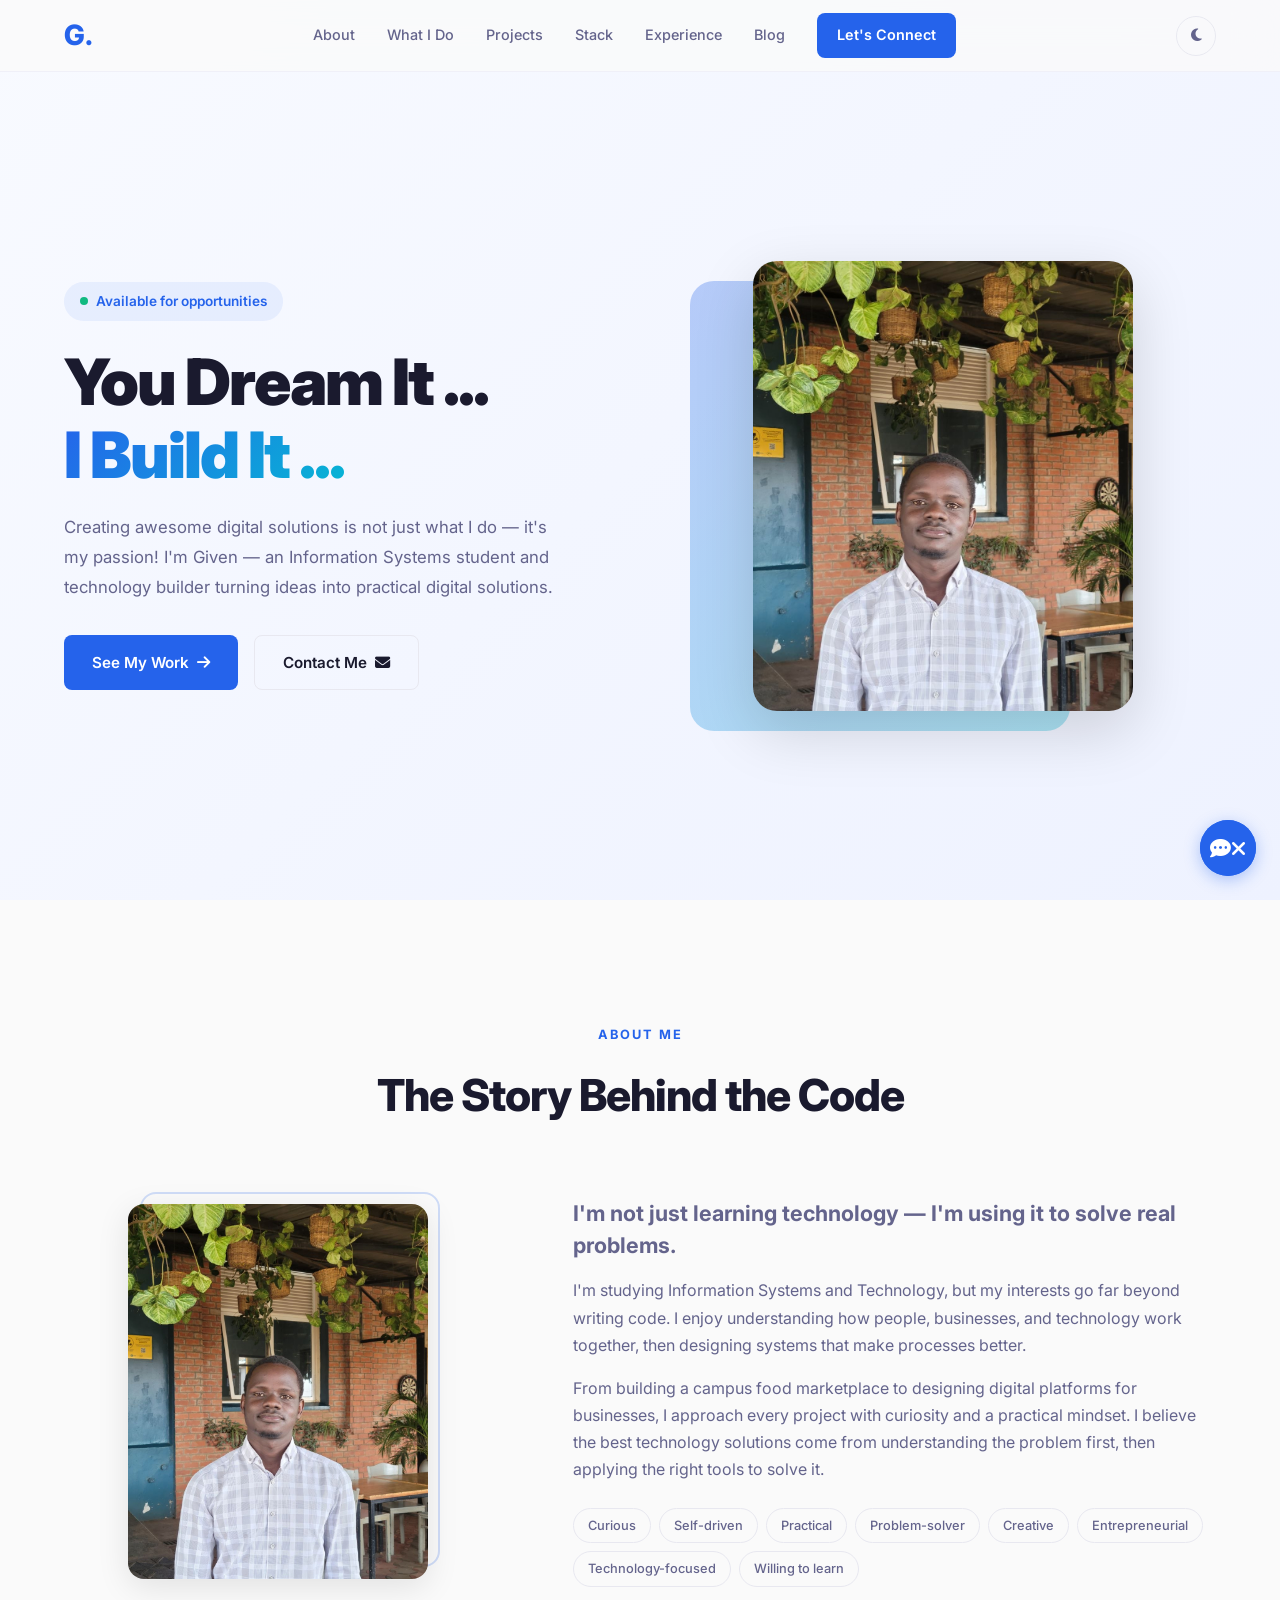
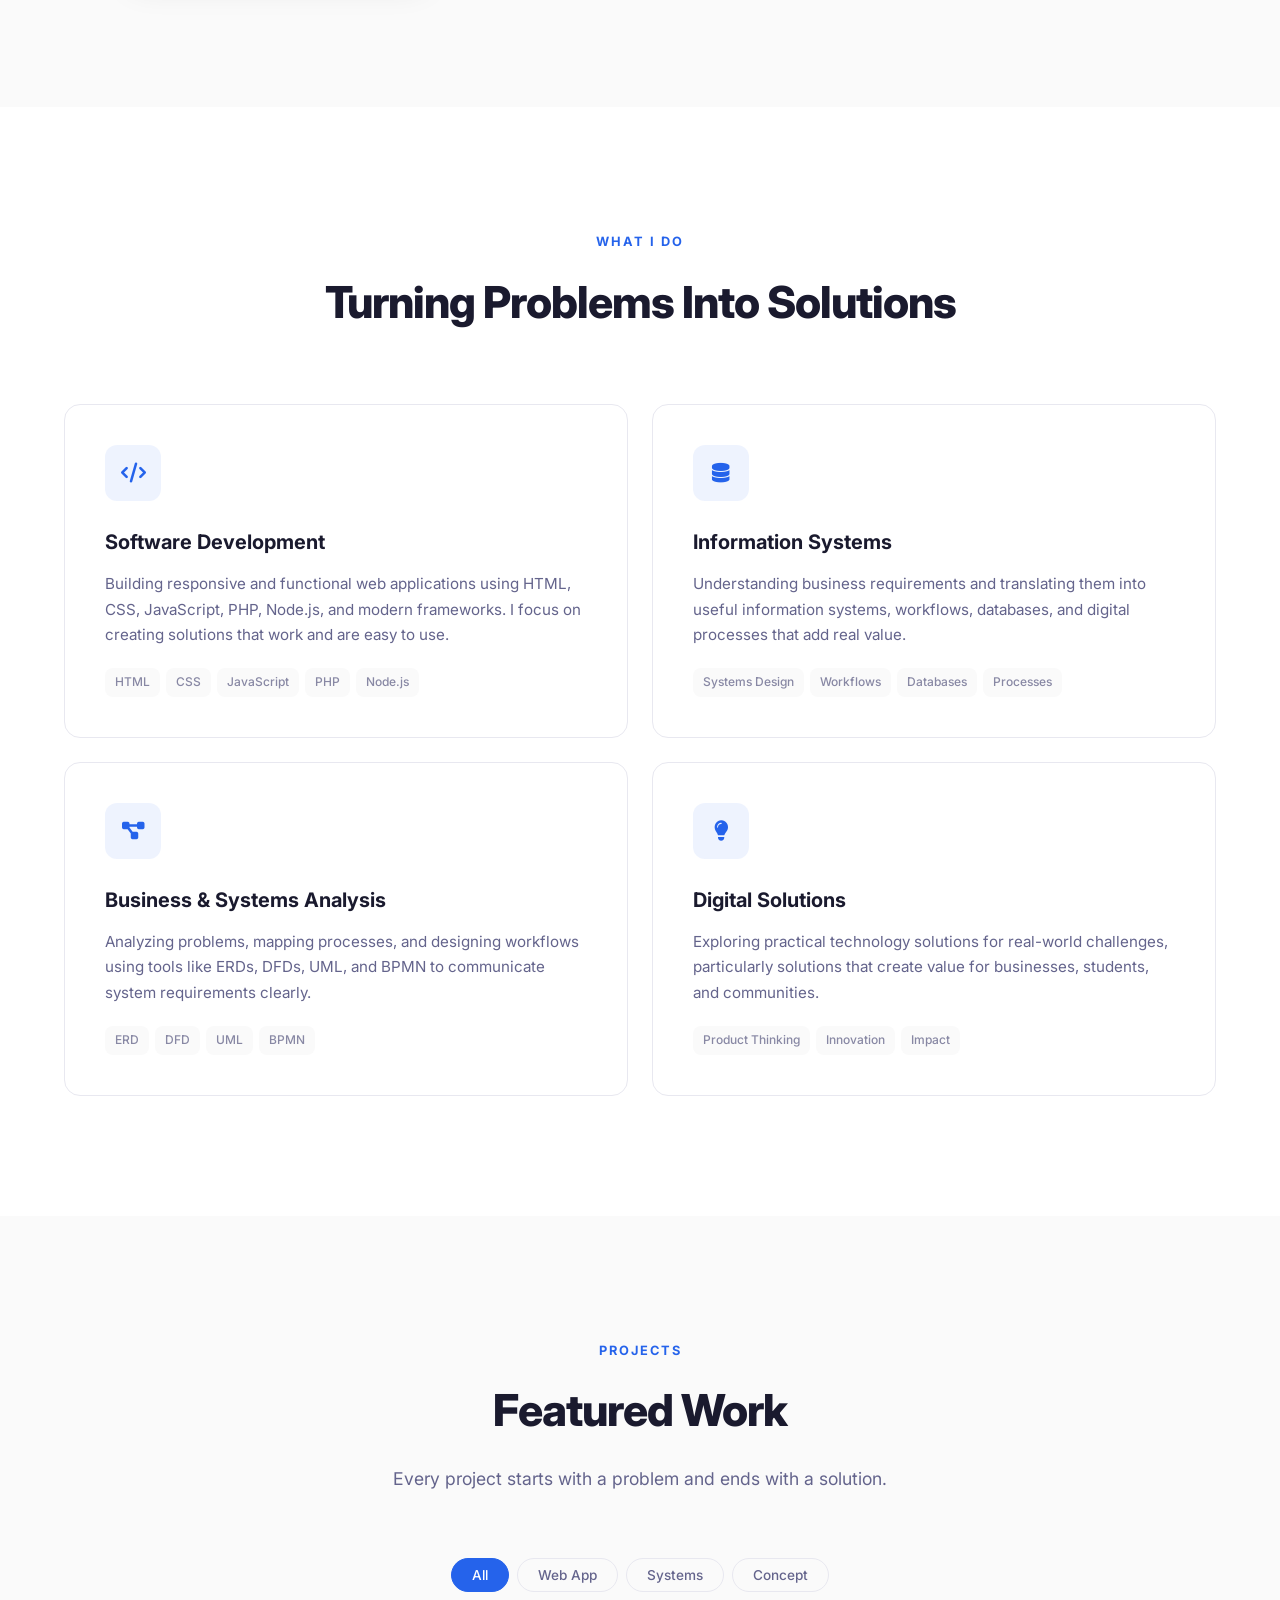
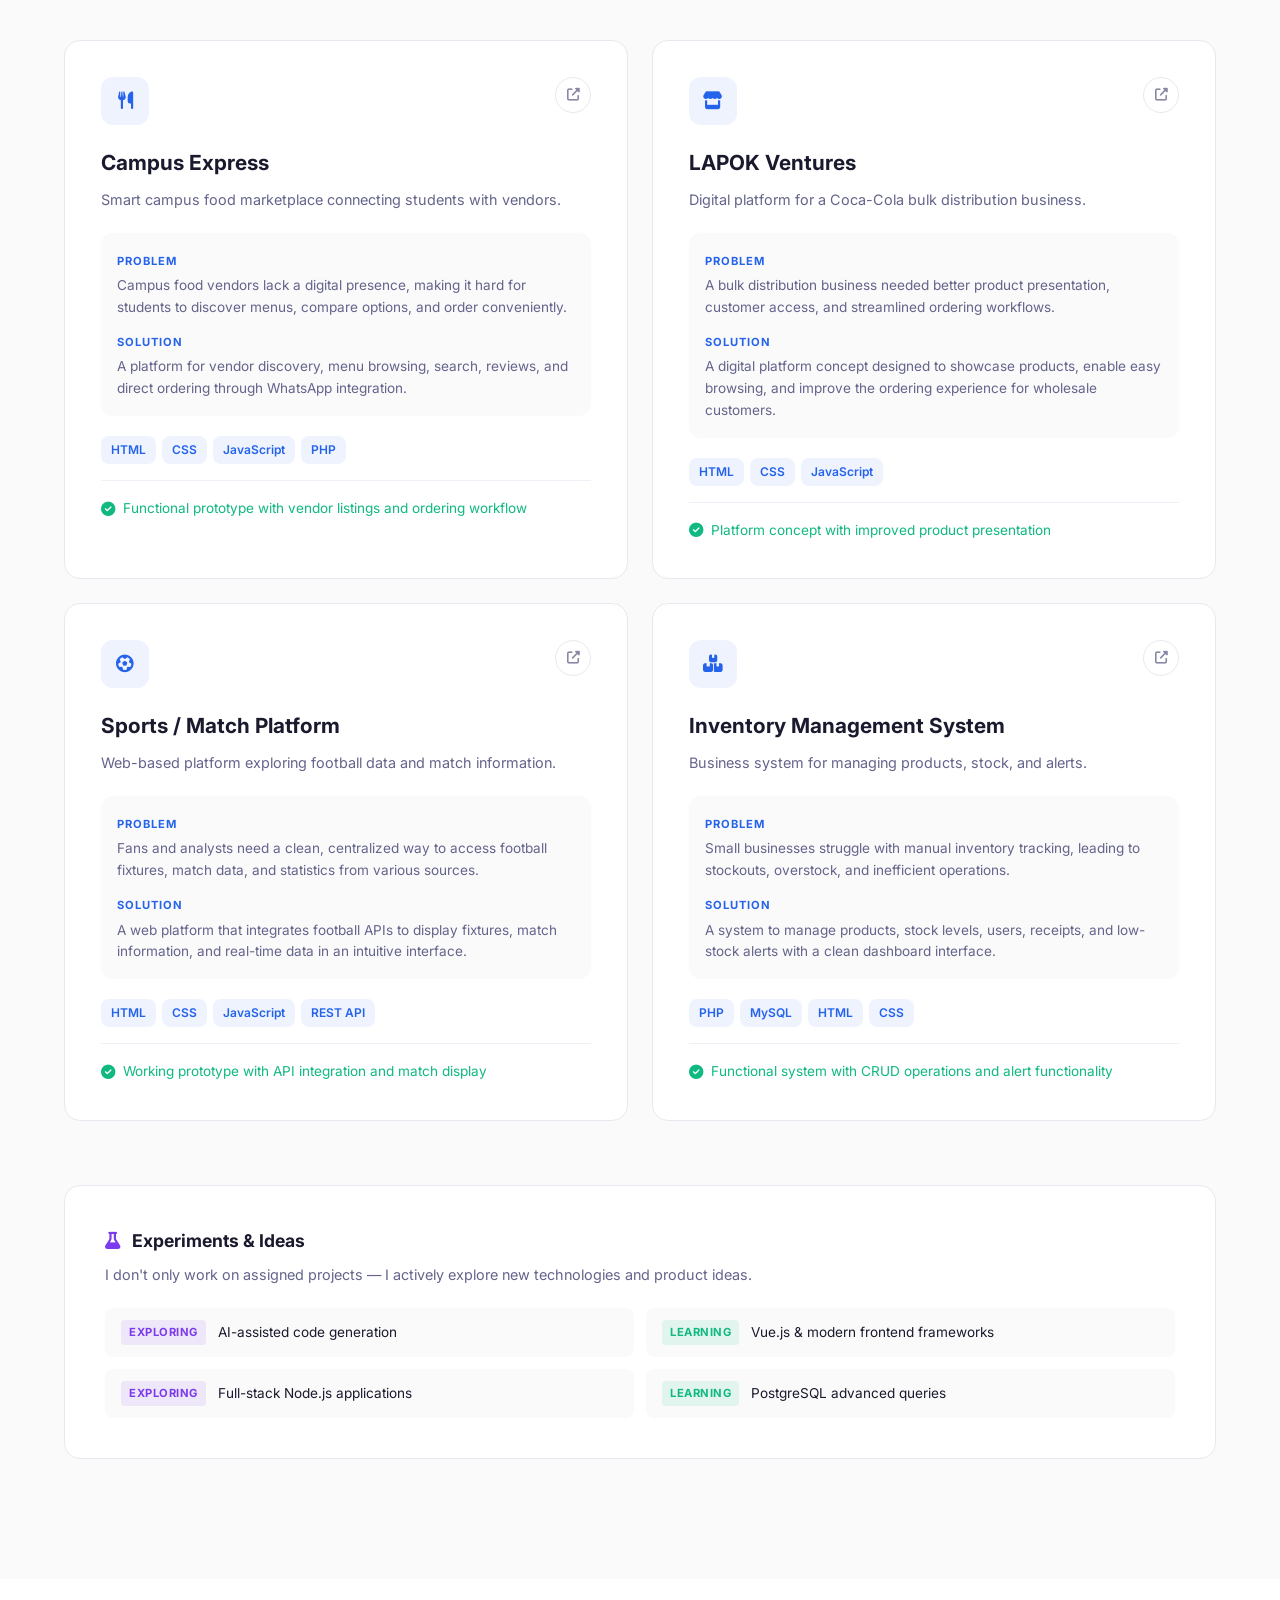
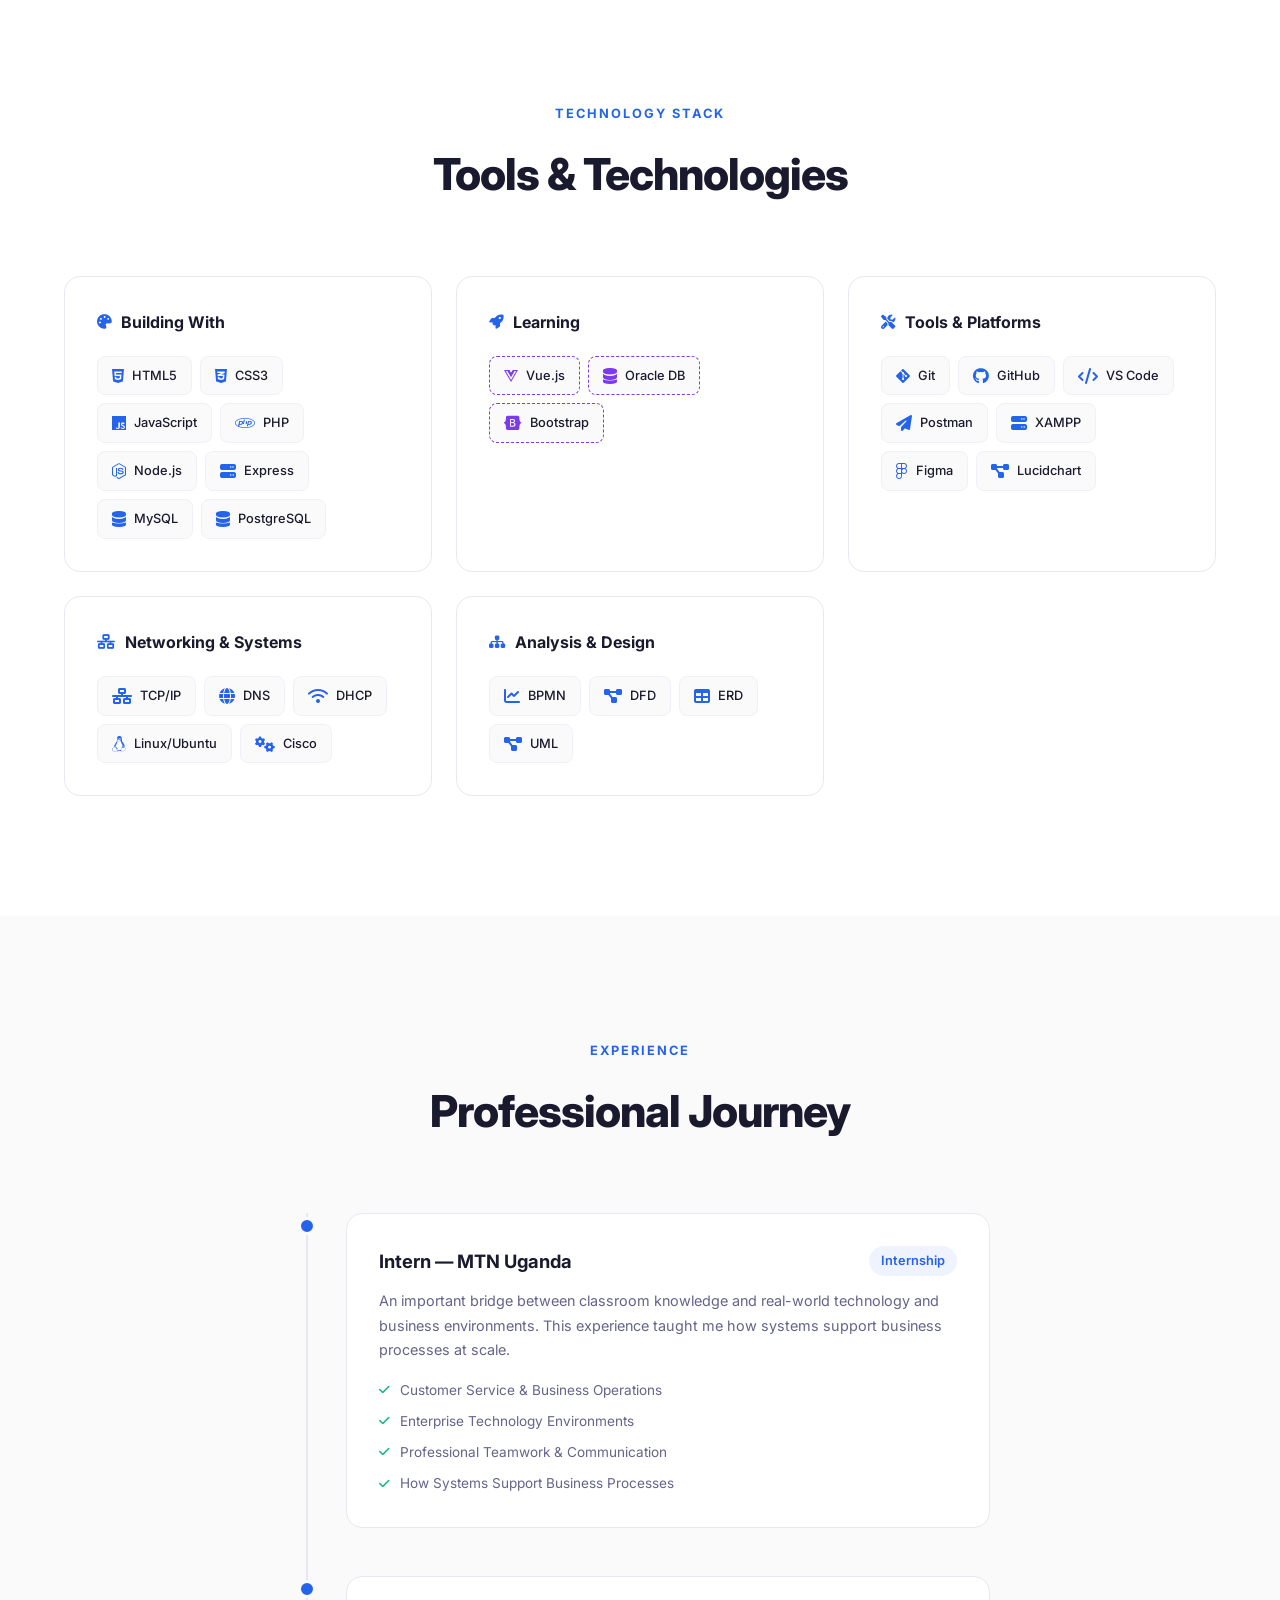
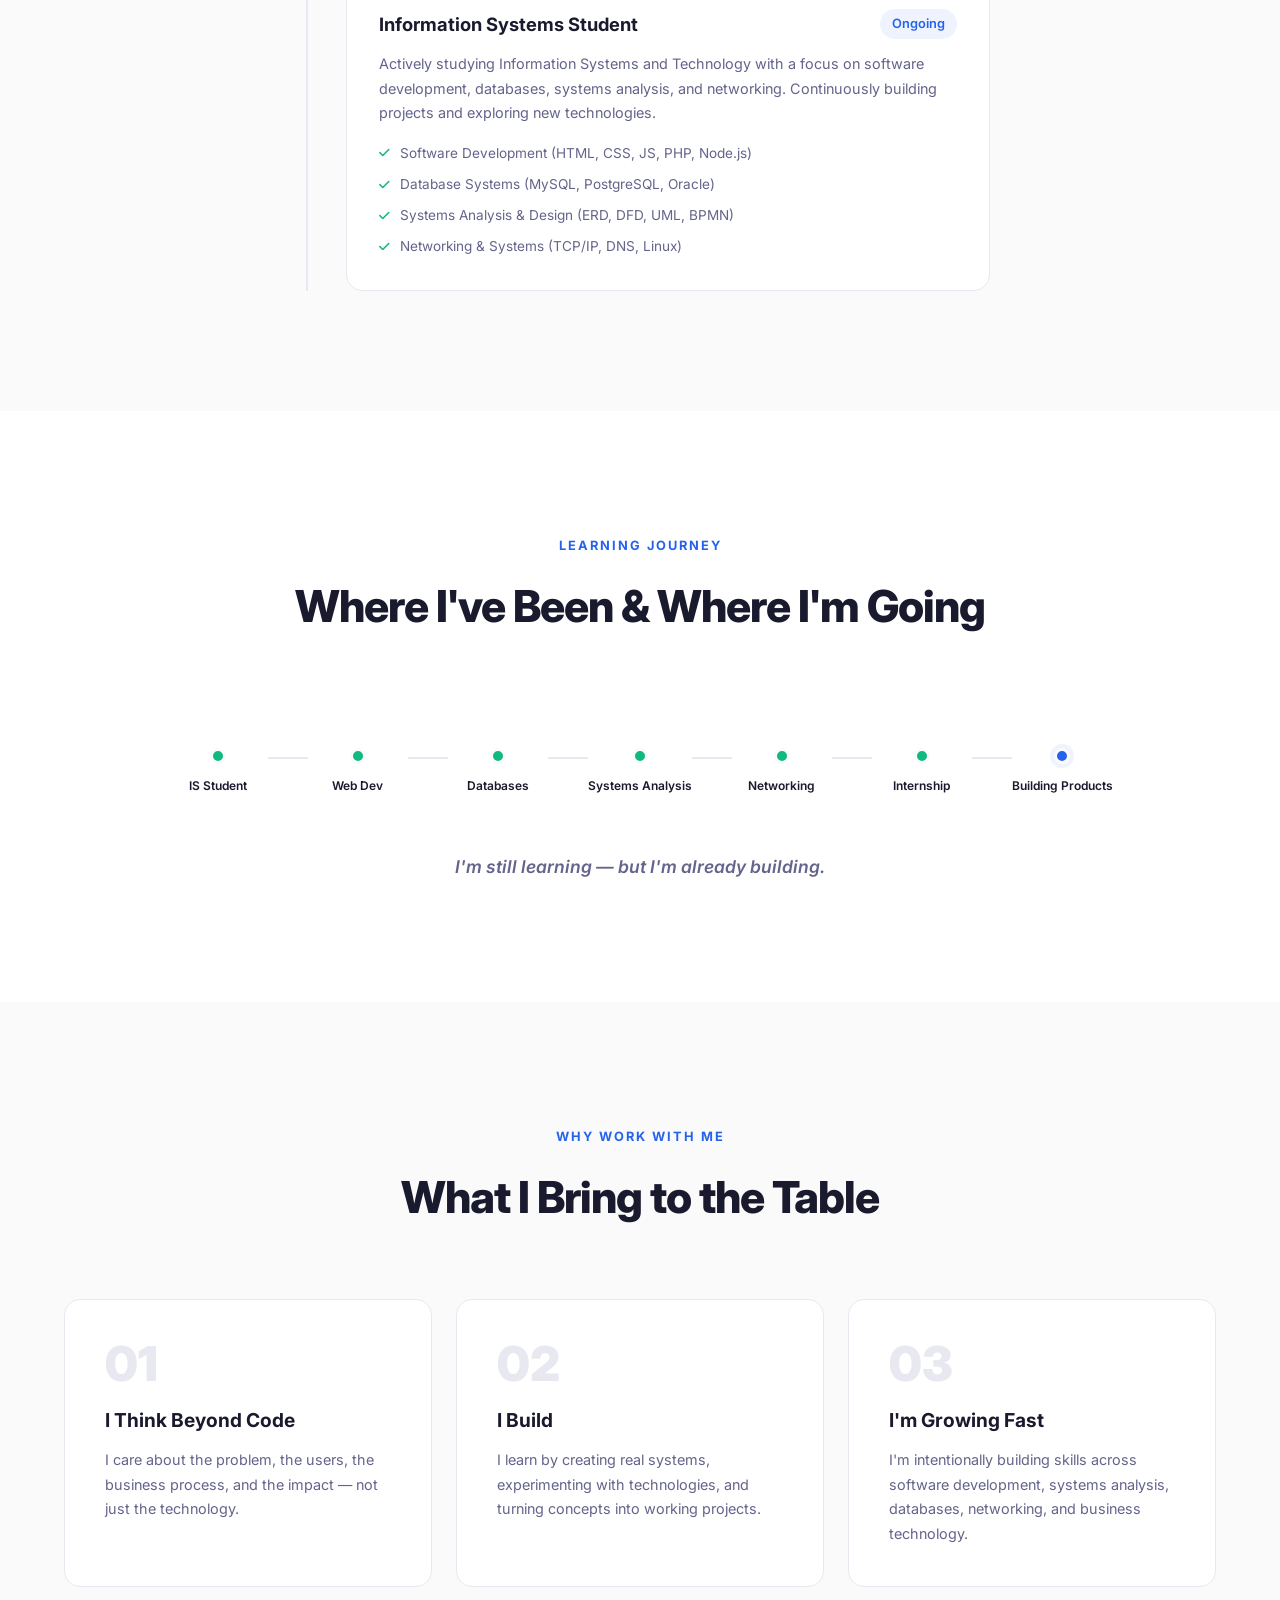
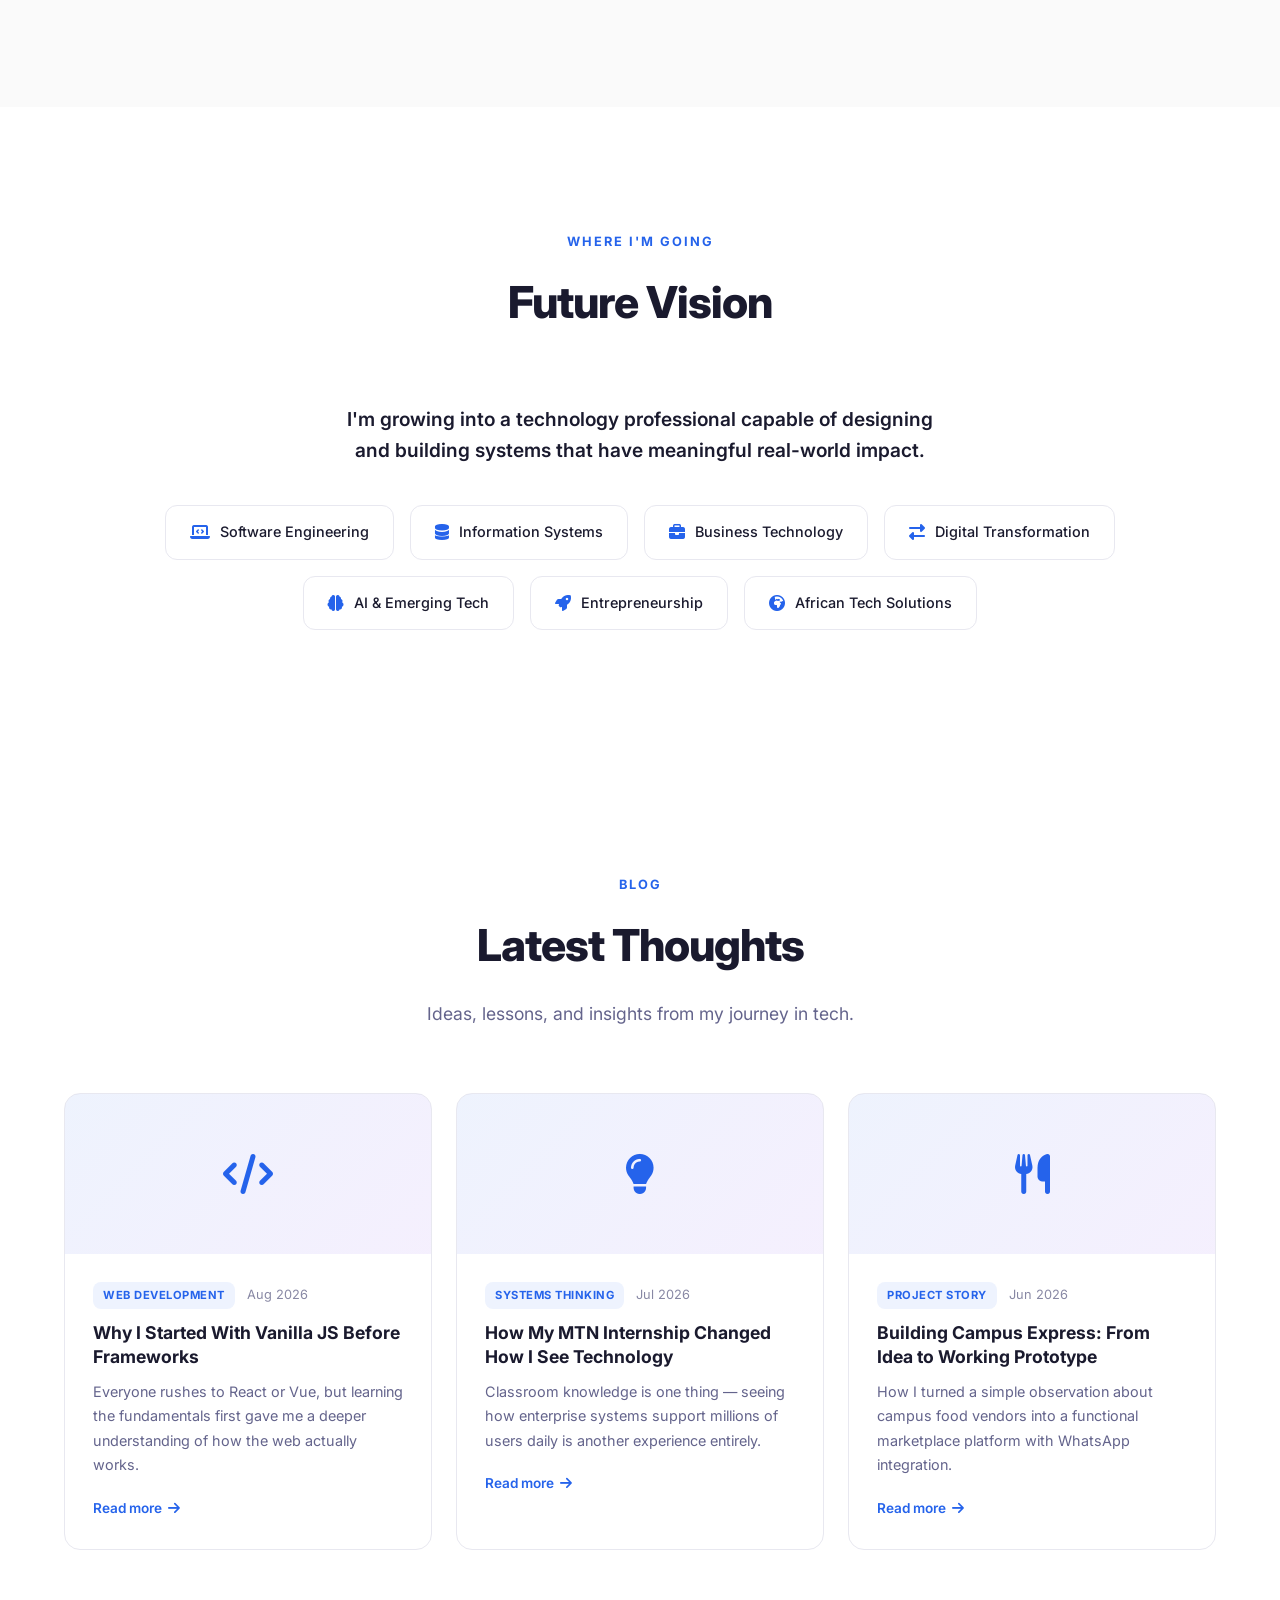
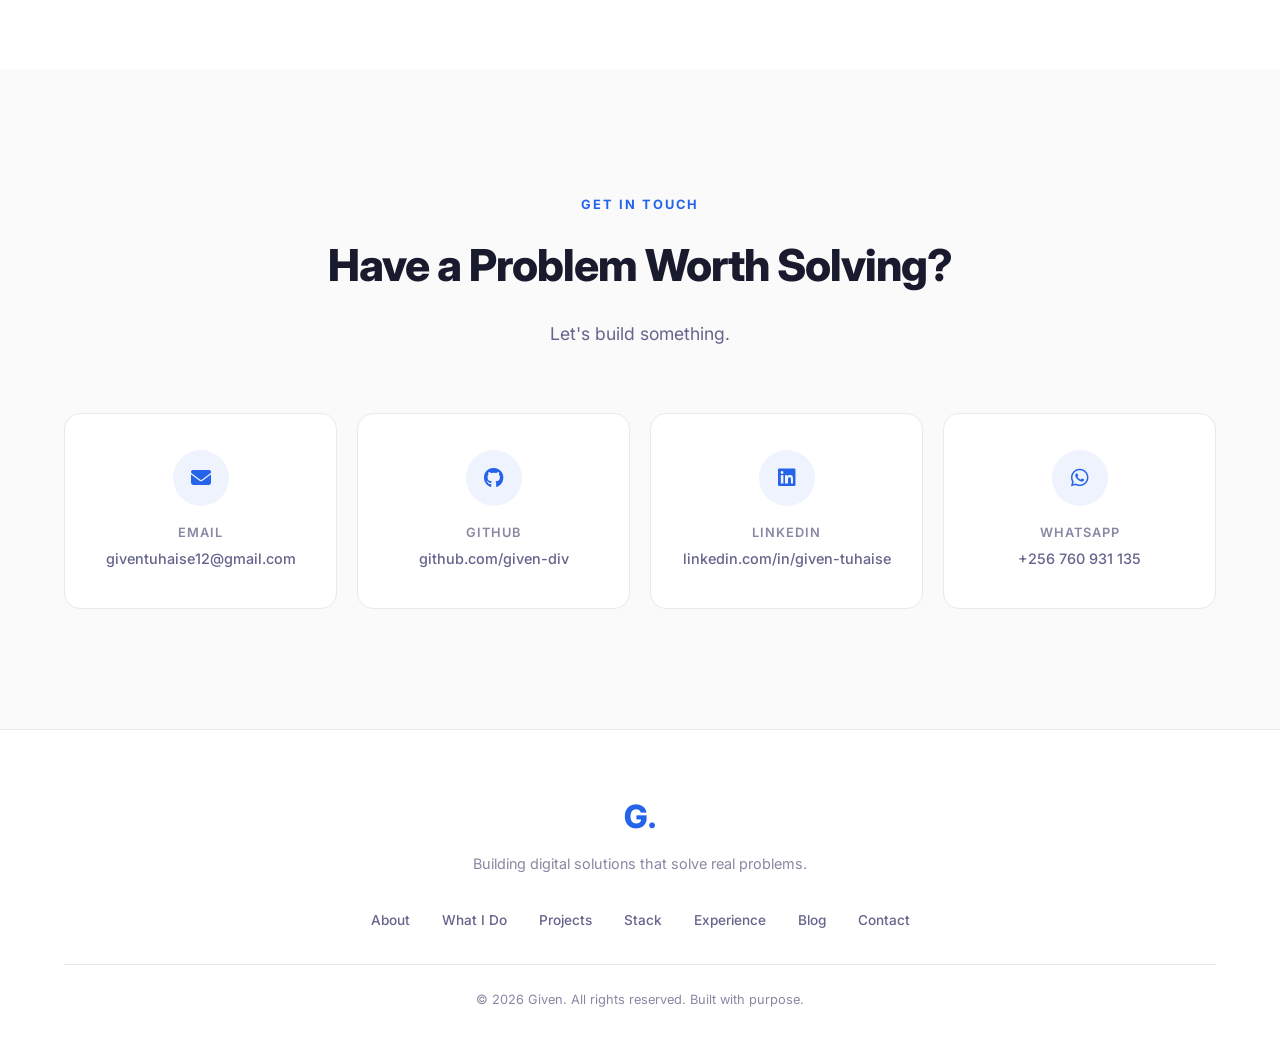
==== index.html @ a67cc923 "feat: optimize mobile layout for phones with touch-friendly improvements" ====
<!DOCTYPE html>
<html lang="en">
<head>
  <meta charset="UTF-8">
  <meta name="viewport" content="width=device-width, initial-scale=1.0, maximum-scale=5.0">
  <title>Given — Technology Builder & Digital Solutions Creator</title>
  <meta name="description" content="Given is an Information Systems student, aspiring software developer, and technology builder passionate about turning ideas into practical digital solutions.">
  <link rel="stylesheet" href="css/style.css">
  <link rel="preconnect" href="https://fonts.googleapis.com">
  <link rel="preconnect" href="https://fonts.gstatic.com" crossorigin>
  <link href="https://fonts.googleapis.com/css2?family=Inter:wght@300;400;500;600;700;800;900&display=swap" rel="stylesheet">
  <link rel="stylesheet" href="https://cdnjs.cloudflare.com/ajax/libs/font-awesome/6.5.0/css/all.min.css">
</head>
<body>

  <!-- Navigation -->
  <nav class="navbar" id="navbar">
    <div class="nav-container">
      <a href="#" class="nav-logo">G.</a>
      <div class="nav-links" id="nav-links">
        <a href="#about" class="nav-link">About</a>
        <a href="#capabilities" class="nav-link">What I Do</a>
        <a href="#projects" class="nav-link">Projects</a>
        <a href="#stack" class="nav-link">Stack</a>
        <a href="#experience" class="nav-link">Experience</a>
        <a href="#blog" class="nav-link">Blog</a>
        <a href="#contact" class="nav-link nav-link--cta">Let's Connect</a>
      </div>
      <button class="nav-toggle" id="nav-toggle" aria-label="Toggle navigation">
        <span></span><span></span><span></span>
      </button>
      <button class="theme-toggle" id="theme-toggle" aria-label="Toggle theme">
        <i class="fas fa-moon"></i>
      </button>
    </div>
  </nav>

  <!-- Hero Section -->
  <section class="hero" id="hero">
    <div class="container hero-container">
      <div class="hero-content">
        <div class="hero-badge">
          <span class="hero-badge-dot"></span>
          Available for opportunities
        </div>
        <h1 class="hero-title">
          You Dream It ...<br>
          <span class="hero-title-accent">I Build It ...</span>
        </h1>
        <p class="hero-subtitle">
          Creating awesome digital solutions is not just what I do — it's my passion!
          I'm Given — an Information Systems student and technology builder turning ideas
          into practical digital solutions.
        </p>
        <div class="hero-actions">
          <a href="#projects" class="btn btn-primary">
            See My Work
            <i class="fas fa-arrow-right"></i>
          </a>
          <a href="#contact" class="btn btn-outline">
            Contact Me
            <i class="fas fa-envelope"></i>
          </a>
        </div>
      </div>
      <div class="hero-image">
        <div class="hero-image-wrapper">
          <img src="images/profile.jpg" alt="Given - Technology Builder">
        </div>
        <div class="hero-image-bg"></div>
      </div>
    </div>
  </section>

  <!-- About Section -->
  <section class="section about" id="about">
    <div class="container">
      <div class="section-header">
        <span class="section-label">About Me</span>
        <h2 class="section-title">The Story Behind the Code</h2>
      </div>
      <div class="about-grid">
        <div class="about-image">
          <div class="about-image-wrapper">
            <img src="images/profile.jpg" alt="Given - Technology Builder" class="about-photo">
          </div>
          <div class="about-image-accent"></div>
        </div>
        <div class="about-content">
          <p class="about-lead">
            I'm not just learning technology — I'm using it to solve real problems.
          </p>
          <p>
            I'm studying Information Systems and Technology, but my interests go far beyond writing code.
            I enjoy understanding how people, businesses, and technology work together, then designing systems
            that make processes better.
          </p>
          <p>
            From building a campus food marketplace to designing digital platforms for businesses, I approach
            every project with curiosity and a practical mindset. I believe the best technology solutions come
            from understanding the problem first, then applying the right tools to solve it.
          </p>
          <div class="about-traits">
            <span class="trait">Curious</span>
            <span class="trait">Self-driven</span>
            <span class="trait">Practical</span>
            <span class="trait">Problem-solver</span>
            <span class="trait">Creative</span>
            <span class="trait">Entrepreneurial</span>
            <span class="trait">Technology-focused</span>
            <span class="trait">Willing to learn</span>
          </div>
        </div>
      </div>
    </div>
  </section>

  <!-- Capabilities Section -->
  <section class="section capabilities" id="capabilities">
    <div class="container">
      <div class="section-header">
        <span class="section-label">What I Do</span>
        <h2 class="section-title">Turning Problems Into Solutions</h2>
      </div>
      <div class="capabilities-grid">
        <div class="capability-card" data-aos="fade-up">
          <div class="capability-icon">
            <i class="fas fa-code"></i>
          </div>
          <h3 class="capability-title">Software Development</h3>
          <p class="capability-desc">
            Building responsive and functional web applications using HTML, CSS, JavaScript, PHP, Node.js,
            and modern frameworks. I focus on creating solutions that work and are easy to use.
          </p>
          <div class="capability-tags">
            <span>HTML</span>
            <span>CSS</span>
            <span>JavaScript</span>
            <span>PHP</span>
            <span>Node.js</span>
          </div>
        </div>

        <div class="capability-card" data-aos="fade-up">
          <div class="capability-icon">
            <i class="fas fa-database"></i>
          </div>
          <h3 class="capability-title">Information Systems</h3>
          <p class="capability-desc">
            Understanding business requirements and translating them into useful information systems, workflows,
            databases, and digital processes that add real value.
          </p>
          <div class="capability-tags">
            <span>Systems Design</span>
            <span>Workflows</span>
            <span>Databases</span>
            <span>Processes</span>
          </div>
        </div>

        <div class="capability-card" data-aos="fade-up">
          <div class="capability-icon">
            <i class="fas fa-project-diagram"></i>
          </div>
          <h3 class="capability-title">Business & Systems Analysis</h3>
          <p class="capability-desc">
            Analyzing problems, mapping processes, and designing workflows using tools like ERDs, DFDs, UML,
            and BPMN to communicate system requirements clearly.
          </p>
          <div class="capability-tags">
            <span>ERD</span>
            <span>DFD</span>
            <span>UML</span>
            <span>BPMN</span>
          </div>
        </div>

        <div class="capability-card" data-aos="fade-up">
          <div class="capability-icon">
            <i class="fas fa-lightbulb"></i>
          </div>
          <h3 class="capability-title">Digital Solutions</h3>
          <p class="capability-desc">
            Exploring practical technology solutions for real-world challenges, particularly solutions that
            create value for businesses, students, and communities.
          </p>
          <div class="capability-tags">
            <span>Product Thinking</span>
            <span>Innovation</span>
            <span>Impact</span>
          </div>
        </div>
      </div>
    </div>
  </section>

  <!-- Projects Section -->
  <section class="section projects" id="projects">
    <div class="container">
      <div class="section-header">
        <span class="section-label">Projects</span>
        <h2 class="section-title">Featured Work</h2>
        <p class="section-subtitle">Every project starts with a problem and ends with a solution.</p>
      </div>

      <div class="projects-filter">
        <button class="filter-btn active" data-filter="all">All</button>
        <button class="filter-btn" data-filter="web">Web App</button>
        <button class="filter-btn" data-filter="systems">Systems</button>
        <button class="filter-btn" data-filter="concept">Concept</button>
      </div>

      <div class="projects-grid">
        <!-- Project 1: Campus Express -->
        <article class="project-card" data-category="web">
          <div class="project-card-header">
            <div class="project-icon">
              <i class="fas fa-utensils"></i>
            </div>
            <div class="project-links">
              <a href="project-1.html" class="project-link" aria-label="View project"><i class="fas fa-external-link-alt"></i></a>
            </div>
          </div>
          <h3 class="project-title">Campus Express</h3>
          <p class="project-tagline">Smart campus food marketplace connecting students with vendors.</p>
          <div class="project-story">
            <div class="project-step">
              <span class="step-label">Problem</span>
              <p>Campus food vendors lack a digital presence, making it hard for students to discover menus, compare options, and order conveniently.</p>
            </div>
            <div class="project-step">
              <span class="step-label">Solution</span>
              <p>A platform for vendor discovery, menu browsing, search, reviews, and direct ordering through WhatsApp integration.</p>
            </div>
          </div>
          <div class="project-tech">
            <span>HTML</span>
            <span>CSS</span>
            <span>JavaScript</span>
            <span>PHP</span>
          </div>
          <div class="project-result">
            <i class="fas fa-check-circle"></i>
            <span>Functional prototype with vendor listings and ordering workflow</span>
          </div>
        </article>

        <!-- Project 2: LAPOK Ventures -->
        <article class="project-card" data-category="web">
          <div class="project-card-header">
            <div class="project-icon">
              <i class="fas fa-store"></i>
            </div>
            <div class="project-links">
              <a href="project-2.html" class="project-link" aria-label="View project"><i class="fas fa-external-link-alt"></i></a>
            </div>
          </div>
          <h3 class="project-title">LAPOK Ventures</h3>
          <p class="project-tagline">Digital platform for a Coca-Cola bulk distribution business.</p>
          <div class="project-story">
            <div class="project-step">
              <span class="step-label">Problem</span>
              <p>A bulk distribution business needed better product presentation, customer access, and streamlined ordering workflows.</p>
            </div>
            <div class="project-step">
              <span class="step-label">Solution</span>
              <p>A digital platform concept designed to showcase products, enable easy browsing, and improve the ordering experience for wholesale customers.</p>
            </div>
          </div>
          <div class="project-tech">
            <span>HTML</span>
            <span>CSS</span>
            <span>JavaScript</span>
          </div>
          <div class="project-result">
            <i class="fas fa-check-circle"></i>
            <span>Platform concept with improved product presentation</span>
          </div>
        </article>

        <!-- Project 3: Sports Platform -->
        <article class="project-card" data-category="web">
          <div class="project-card-header">
            <div class="project-icon">
              <i class="fas fa-futbol"></i>
            </div>
            <div class="project-links">
              <a href="project-3.html" class="project-link" aria-label="View project"><i class="fas fa-external-link-alt"></i></a>
            </div>
          </div>
          <h3 class="project-title">Sports / Match Platform</h3>
          <p class="project-tagline">Web-based platform exploring football data and match information.</p>
          <div class="project-story">
            <div class="project-step">
              <span class="step-label">Problem</span>
              <p>Fans and analysts need a clean, centralized way to access football fixtures, match data, and statistics from various sources.</p>
            </div>
            <div class="project-step">
              <span class="step-label">Solution</span>
              <p>A web platform that integrates football APIs to display fixtures, match information, and real-time data in an intuitive interface.</p>
            </div>
          </div>
          <div class="project-tech">
            <span>HTML</span>
            <span>CSS</span>
            <span>JavaScript</span>
            <span>REST API</span>
          </div>
          <div class="project-result">
            <i class="fas fa-check-circle"></i>
            <span>Working prototype with API integration and match display</span>
          </div>
        </article>

        <!-- Project 4: Inventory Management -->
        <article class="project-card" data-category="systems">
          <div class="project-card-header">
            <div class="project-icon">
              <i class="fas fa-boxes"></i>
            </div>
            <div class="project-links">
              <a href="project-4.html" class="project-link" aria-label="View project"><i class="fas fa-external-link-alt"></i></a>
            </div>
          </div>
          <h3 class="project-title">Inventory Management System</h3>
          <p class="project-tagline">Business system for managing products, stock, and alerts.</p>
          <div class="project-story">
            <div class="project-step">
              <span class="step-label">Problem</span>
              <p>Small businesses struggle with manual inventory tracking, leading to stockouts, overstock, and inefficient operations.</p>
            </div>
            <div class="project-step">
              <span class="step-label">Solution</span>
              <p>A system to manage products, stock levels, users, receipts, and low-stock alerts with a clean dashboard interface.</p>
            </div>
          </div>
          <div class="project-tech">
            <span>PHP</span>
            <span>MySQL</span>
            <span>HTML</span>
            <span>CSS</span>
          </div>
          <div class="project-result">
            <i class="fas fa-check-circle"></i>
            <span>Functional system with CRUD operations and alert functionality</span>
          </div>
        </article>
      </div>

      <!-- Experiments Section -->
      <div class="experiments">
        <div class="experiments-header">
          <i class="fas fa-flask"></i>
          <h3>Experiments & Ideas</h3>
        </div>
        <p>I don't only work on assigned projects — I actively explore new technologies and product ideas.</p>
        <div class="experiments-grid">
          <div class="experiment-item">
            <span class="experiment-status exploring">Exploring</span>
            <span>AI-assisted code generation</span>
          </div>
          <div class="experiment-item">
            <span class="experiment-status learning">Learning</span>
            <span>Vue.js & modern frontend frameworks</span>
          </div>
          <div class="experiment-item">
            <span class="experiment-status exploring">Exploring</span>
            <span>Full-stack Node.js applications</span>
          </div>
          <div class="experiment-item">
            <span class="experiment-status learning">Learning</span>
            <span>PostgreSQL advanced queries</span>
          </div>
        </div>
      </div>
    </div>
  </section>

  <!-- Technology Stack Section -->
  <section class="section stack" id="stack">
    <div class="container">
      <div class="section-header">
        <span class="section-label">Technology Stack</span>
        <h2 class="section-title">Tools & Technologies</h2>
      </div>
      <div class="stack-grid">
        <div class="stack-category">
          <h3 class="stack-category-title">
            <i class="fas fa-palette"></i>
            Building With
          </h3>
          <div class="stack-items">
            <div class="stack-item">
              <i class="fab fa-html5"></i>
              <span>HTML5</span>
            </div>
            <div class="stack-item">
              <i class="fab fa-css3-alt"></i>
              <span>CSS3</span>
            </div>
            <div class="stack-item">
              <i class="fab fa-js"></i>
              <span>JavaScript</span>
            </div>
            <div class="stack-item">
              <i class="fab fa-php"></i>
              <span>PHP</span>
            </div>
            <div class="stack-item">
              <i class="fab fa-node-js"></i>
              <span>Node.js</span>
            </div>
            <div class="stack-item">
              <i class="fas fa-server"></i>
              <span>Express</span>
            </div>
            <div class="stack-item">
              <i class="fas fa-database"></i>
              <span>MySQL</span>
            </div>
            <div class="stack-item">
              <i class="fas fa-database"></i>
              <span>PostgreSQL</span>
            </div>
          </div>
        </div>

        <div class="stack-category">
          <h3 class="stack-category-title">
            <i class="fas fa-rocket"></i>
            Learning
          </h3>
          <div class="stack-items">
            <div class="stack-item learning">
              <i class="fab fa-vuejs"></i>
              <span>Vue.js</span>
            </div>
            <div class="stack-item learning">
              <i class="fas fa-database"></i>
              <span>Oracle DB</span>
            </div>
            <div class="stack-item learning">
              <i class="fab fa-bootstrap"></i>
              <span>Bootstrap</span>
            </div>
          </div>
        </div>

        <div class="stack-category">
          <h3 class="stack-category-title">
            <i class="fas fa-tools"></i>
            Tools & Platforms
          </h3>
          <div class="stack-items">
            <div class="stack-item">
              <i class="fab fa-git-alt"></i>
              <span>Git</span>
            </div>
            <div class="stack-item">
              <i class="fab fa-github"></i>
              <span>GitHub</span>
            </div>
            <div class="stack-item">
              <i class="fas fa-code"></i>
              <span>VS Code</span>
            </div>
            <div class="stack-item">
              <i class="fas fa-paper-plane"></i>
              <span>Postman</span>
            </div>
            <div class="stack-item">
              <i class="fas fa-server"></i>
              <span>XAMPP</span>
            </div>
            <div class="stack-item">
              <i class="fab fa-figma"></i>
              <span>Figma</span>
            </div>
            <div class="stack-item">
              <i class="fas fa-project-diagram"></i>
              <span>Lucidchart</span>
            </div>
          </div>
        </div>

        <div class="stack-category">
          <h3 class="stack-category-title">
            <i class="fas fa-network-wired"></i>
            Networking & Systems
          </h3>
          <div class="stack-items">
            <div class="stack-item">
              <i class="fas fa-network-wired"></i>
              <span>TCP/IP</span>
            </div>
            <div class="stack-item">
              <i class="fas fa-globe"></i>
              <span>DNS</span>
            </div>
            <div class="stack-item">
              <i class="fas fa-wifi"></i>
              <span>DHCP</span>
            </div>
            <div class="stack-item">
              <i class="fab fa-linux"></i>
              <span>Linux/Ubuntu</span>
            </div>
            <div class="stack-item">
              <i class="fas fa-cogs"></i>
              <span>Cisco</span>
            </div>
          </div>
        </div>

        <div class="stack-category">
          <h3 class="stack-category-title">
            <i class="fas fa-sitemap"></i>
            Analysis & Design
          </h3>
          <div class="stack-items">
            <div class="stack-item">
              <i class="fas fa-chart-line"></i>
              <span>BPMN</span>
            </div>
            <div class="stack-item">
              <i class="fas fa-project-diagram"></i>
              <span>DFD</span>
            </div>
            <div class="stack-item">
              <i class="fas fa-table"></i>
              <span>ERD</span>
            </div>
            <div class="stack-item">
              <i class="fas fa-diagram-project"></i>
              <span>UML</span>
            </div>
          </div>
        </div>
      </div>
    </div>
  </section>

  <!-- Experience Section -->
  <section class="section experience" id="experience">
    <div class="container">
      <div class="section-header">
        <span class="section-label">Experience</span>
        <h2 class="section-title">Professional Journey</h2>
      </div>
      <div class="timeline">
        <div class="timeline-item">
          <div class="timeline-dot"></div>
          <div class="timeline-content">
            <div class="timeline-header">
              <h3>Intern — MTN Uganda</h3>
              <span class="timeline-date">Internship</span>
            </div>
            <p>
              An important bridge between classroom knowledge and real-world technology and business environments.
              This experience taught me how systems support business processes at scale.
            </p>
            <div class="timeline-learnings">
              <div class="learning-item">
                <i class="fas fa-check"></i>
                <span>Customer Service & Business Operations</span>
              </div>
              <div class="learning-item">
                <i class="fas fa-check"></i>
                <span>Enterprise Technology Environments</span>
              </div>
              <div class="learning-item">
                <i class="fas fa-check"></i>
                <span>Professional Teamwork & Communication</span>
              </div>
              <div class="learning-item">
                <i class="fas fa-check"></i>
                <span>How Systems Support Business Processes</span>
              </div>
            </div>
          </div>
        </div>

        <div class="timeline-item">
          <div class="timeline-dot"></div>
          <div class="timeline-content">
            <div class="timeline-header">
              <h3>Information Systems Student</h3>
              <span class="timeline-date">Ongoing</span>
            </div>
            <p>
              Actively studying Information Systems and Technology with a focus on software development, databases,
              systems analysis, and networking. Continuously building projects and exploring new technologies.
            </p>
            <div class="timeline-learnings">
              <div class="learning-item">
                <i class="fas fa-check"></i>
                <span>Software Development (HTML, CSS, JS, PHP, Node.js)</span>
              </div>
              <div class="learning-item">
                <i class="fas fa-check"></i>
                <span>Database Systems (MySQL, PostgreSQL, Oracle)</span>
              </div>
              <div class="learning-item">
                <i class="fas fa-check"></i>
                <span>Systems Analysis & Design (ERD, DFD, UML, BPMN)</span>
              </div>
              <div class="learning-item">
                <i class="fas fa-check"></i>
                <span>Networking & Systems (TCP/IP, DNS, Linux)</span>
              </div>
            </div>
          </div>
        </div>
      </div>
    </div>
  </section>

  <!-- Learning Journey Section -->
  <section class="section journey">
    <div class="container">
      <div class="section-header">
        <span class="section-label">Learning Journey</span>
        <h2 class="section-title">Where I've Been & Where I'm Going</h2>
      </div>
      <div class="journey-track">
        <div class="journey-step completed">
          <div class="journey-dot"></div>
          <span>IS Student</span>
        </div>
        <div class="journey-line"></div>
        <div class="journey-step completed">
          <div class="journey-dot"></div>
          <span>Web Dev</span>
        </div>
        <div class="journey-line"></div>
        <div class="journey-step completed">
          <div class="journey-dot"></div>
          <span>Databases</span>
        </div>
        <div class="journey-line"></div>
        <div class="journey-step completed">
          <div class="journey-dot"></div>
          <span>Systems Analysis</span>
        </div>
        <div class="journey-line"></div>
        <div class="journey-step completed">
          <div class="journey-dot"></div>
          <span>Networking</span>
        </div>
        <div class="journey-line"></div>
        <div class="journey-step completed">
          <div class="journey-dot"></div>
          <span>Internship</span>
        </div>
        <div class="journey-line"></div>
        <div class="journey-step active">
          <div class="journey-dot"></div>
          <span>Building Products</span>
        </div>
      </div>
      <p class="journey-message">I'm still learning — but I'm already building.</p>
    </div>
  </section>

  <!-- Why Work With Me Section -->
  <section class="section why-me" id="why-me">
    <div class="container">
      <div class="section-header">
        <span class="section-label">Why Work With Me</span>
        <h2 class="section-title">What I Bring to the Table</h2>
      </div>
      <div class="why-grid">
        <div class="why-card">
          <div class="why-number">01</div>
          <h3>I Think Beyond Code</h3>
          <p>I care about the problem, the users, the business process, and the impact — not just the technology.</p>
        </div>
        <div class="why-card">
          <div class="why-number">02</div>
          <h3>I Build</h3>
          <p>I learn by creating real systems, experimenting with technologies, and turning concepts into working projects.</p>
        </div>
        <div class="why-card">
          <div class="why-number">03</div>
          <h3>I'm Growing Fast</h3>
          <p>I'm intentionally building skills across software development, systems analysis, databases, networking, and business technology.</p>
        </div>
      </div>
    </div>
  </section>

  <!-- Future Vision Section -->
  <section class="section vision">
    <div class="container">
      <div class="section-header">
        <span class="section-label">Where I'm Going</span>
        <h2 class="section-title">Future Vision</h2>
      </div>
      <div class="vision-content">
        <p class="vision-lead">
          I'm growing into a technology professional capable of designing and building systems that have meaningful real-world impact.
        </p>
        <div class="vision-interests">
          <div class="vision-item">
            <i class="fas fa-laptop-code"></i>
            <span>Software Engineering</span>
          </div>
          <div class="vision-item">
            <i class="fas fa-database"></i>
            <span>Information Systems</span>
          </div>
          <div class="vision-item">
            <i class="fas fa-briefcase"></i>
            <span>Business Technology</span>
          </div>
          <div class="vision-item">
            <i class="fas fa-exchange-alt"></i>
            <span>Digital Transformation</span>
          </div>
          <div class="vision-item">
            <i class="fas fa-brain"></i>
            <span>AI & Emerging Tech</span>
          </div>
          <div class="vision-item">
            <i class="fas fa-rocket"></i>
            <span>Entrepreneurship</span>
          </div>
          <div class="vision-item">
            <i class="fas fa-globe-africa"></i>
            <span>African Tech Solutions</span>
          </div>
        </div>
      </div>
    </div>
  </section>

  <!-- Blog Section -->
  <section class="section blog" id="blog">
    <div class="container">
      <div class="section-header">
        <span class="section-label">Blog</span>
        <h2 class="section-title">Latest Thoughts</h2>
        <p class="section-subtitle">Ideas, lessons, and insights from my journey in tech.</p>
      </div>
      <div class="blog-grid">
        <article class="blog-card">
          <div class="blog-card-image">
            <i class="fas fa-code"></i>
          </div>
          <div class="blog-card-content">
            <div class="blog-card-meta">
              <span class="blog-card-category">Web Development</span>
              <span class="blog-card-date">Aug 2026</span>
            </div>
            <h3 class="blog-card-title">Why I Started With Vanilla JS Before Frameworks</h3>
            <p class="blog-card-excerpt">Everyone rushes to React or Vue, but learning the fundamentals first gave me a deeper understanding of how the web actually works.</p>
            <a href="#" class="blog-card-link">
              Read more <i class="fas fa-arrow-right"></i>
            </a>
          </div>
        </article>

        <article class="blog-card">
          <div class="blog-card-image">
            <i class="fas fa-lightbulb"></i>
          </div>
          <div class="blog-card-content">
            <div class="blog-card-meta">
              <span class="blog-card-category">Systems Thinking</span>
              <span class="blog-card-date">Jul 2026</span>
            </div>
            <h3 class="blog-card-title">How My MTN Internship Changed How I See Technology</h3>
            <p class="blog-card-excerpt">Classroom knowledge is one thing — seeing how enterprise systems support millions of users daily is another experience entirely.</p>
            <a href="#" class="blog-card-link">
              Read more <i class="fas fa-arrow-right"></i>
            </a>
          </div>
        </article>

        <article class="blog-card">
          <div class="blog-card-image">
            <i class="fas fa-utensils"></i>
          </div>
          <div class="blog-card-content">
            <div class="blog-card-meta">
              <span class="blog-card-category">Project Story</span>
              <span class="blog-card-date">Jun 2026</span>
            </div>
            <h3 class="blog-card-title">Building Campus Express: From Idea to Working Prototype</h3>
            <p class="blog-card-excerpt">How I turned a simple observation about campus food vendors into a functional marketplace platform with WhatsApp integration.</p>
            <a href="#" class="blog-card-link">
              Read more <i class="fas fa-arrow-right"></i>
            </a>
          </div>
        </article>
      </div>
    </div>
  </section>

  <!-- Contact Section -->
  <section class="section contact" id="contact">
    <div class="container">
      <div class="section-header">
        <span class="section-label">Get In Touch</span>
        <h2 class="section-title">Have a Problem Worth Solving?</h2>
        <p class="section-subtitle">Let's build something.</p>
      </div>
      <div class="contact-grid">
        <a href="mailto:giventuhaise12@gmail.com" class="contact-card">
          <div class="contact-icon">
            <i class="fas fa-envelope"></i>
          </div>
          <span class="contact-label">Email</span>
          <span class="contact-value">giventuhaise12@gmail.com</span>
        </a>
        <a href="https://github.com/given-div" target="_blank" class="contact-card">
          <div class="contact-icon">
            <i class="fab fa-github"></i>
          </div>
          <span class="contact-label">GitHub</span>
          <span class="contact-value">github.com/given-div</span>
        </a>
        <a href="https://linkedin.com/in/given-tuhaise" target="_blank" class="contact-card">
          <div class="contact-icon">
            <i class="fab fa-linkedin"></i>
          </div>
          <span class="contact-label">LinkedIn</span>
          <span class="contact-value">linkedin.com/in/given-tuhaise</span>
        </a>
        <a href="https://wa.me/256760931135" target="_blank" class="contact-card">
          <div class="contact-icon">
            <i class="fab fa-whatsapp"></i>
          </div>
          <span class="contact-label">WhatsApp</span>
          <span class="contact-value">+256 760 931 135</span>
        </a>
      </div>
    </div>
  </section>

  <!-- Footer -->
  <footer class="footer">
    <div class="container footer-content">
      <div class="footer-brand">
        <span class="footer-logo">G.</span>
        <p>Building digital solutions that solve real problems.</p>
      </div>
      <div class="footer-links">
        <a href="#about">About</a>
        <a href="#capabilities">What I Do</a>
        <a href="#projects">Projects</a>
        <a href="#stack">Stack</a>
        <a href="#experience">Experience</a>
        <a href="#blog">Blog</a>
        <a href="#contact">Contact</a>
      </div>
      <div class="footer-bottom">
        <p>&copy; 2026 Given. All rights reserved. Built with purpose.</p>
      </div>
    </div>
  </footer>

  <!-- Chatbot -->
  <div class="chatbot" id="chatbot">
    <button class="chatbot-toggle" id="chatbot-toggle" aria-label="Open chat">
      <i class="fas fa-comment-dots chatbot-icon-open"></i>
      <i class="fas fa-times chatbot-icon-close"></i>
    </button>
    <div class="chatbot-window" id="chatbot-window">
      <div class="chatbot-header">
        <div class="chatbot-header-info">
          <div class="chatbot-avatar">
            <span>G.</span>
          </div>
          <div>
            <h4>Given's Assistant</h4>
            <span class="chatbot-status">Ask me anything</span>
          </div>
        </div>
        <button class="chatbot-close" id="chatbot-close" aria-label="Close chat">
          <i class="fas fa-times"></i>
        </button>
      </div>
      <div class="chatbot-messages" id="chatbot-messages">
        <div class="chatbot-message bot">
          <div class="chatbot-message-avatar"><span>G.</span></div>
          <div class="chatbot-message-content">
            <p>Hi there! I'm Given's virtual assistant. Ask me about his skills, projects, experience, or how to get in touch.</p>
          </div>
        </div>
      </div>
      <div class="chatbot-suggestions" id="chatbot-suggestions">
        <button class="chatbot-suggestion" data-question="What are your skills?">Skills</button>
        <button class="chatbot-suggestion" data-question="Tell me about your projects">Projects</button>
        <button class="chatbot-suggestion" data-question="What is your experience?">Experience</button>
        <button class="chatbot-suggestion" data-question="How can I contact you?">Contact</button>
      </div>
      <form class="chatbot-input" id="chatbot-form">
        <input type="text" id="chatbot-input" placeholder="Type a message..." autocomplete="off">
        <button type="submit" aria-label="Send">
          <i class="fas fa-paper-plane"></i>
        </button>
      </form>
    </div>
  </div>

  <script src="js/main.js"></script>
</body>
</html>
---- css/style.css ----
/* ============================================
   GIVEN PORTFOLIO - Premium Modern Styles
   ============================================ */

/* CSS Variables */
:root {
  --color-bg: #fafafa;
  --color-bg-alt: #ffffff;
  --color-bg-card: #ffffff;
  --color-text: #1a1a2e;
  --color-text-secondary: #64648c;
  --color-text-muted: #8888a4;
  --color-primary: #2563eb;
  --color-primary-hover: #1d4ed8;
  --color-primary-light: rgba(37, 99, 235, 0.08);
  --color-accent: #7c3aed;
  --color-accent-light: rgba(124, 58, 237, 0.08);
  --color-border: #e8e8f0;
  --color-border-light: #f0f0f8;
  --color-success: #10b981;
  --color-warning: #f59e0b;
  --color-card-shadow: 0 1px 3px rgba(0,0,0,0.04), 0 4px 12px rgba(0,0,0,0.03);
  --color-card-shadow-hover: 0 4px 12px rgba(0,0,0,0.06), 0 12px 32px rgba(0,0,0,0.06);
  --radius-sm: 8px;
  --radius-md: 12px;
  --radius-lg: 16px;
  --radius-xl: 24px;
  --font-family: 'Inter', -apple-system, BlinkMacSystemFont, sans-serif;
  --transition: 0.3s cubic-bezier(0.4, 0, 0.2, 1);
  --transition-fast: 0.15s ease;
  --max-width: 1200px;
  --nav-height: 72px;
}

[data-theme="dark"] {
  --color-bg: #0a0a14;
  --color-bg-alt: #12121e;
  --color-bg-card: #16162a;
  --color-text: #e8e8f4;
  --color-text-secondary: #a0a0c0;
  --color-text-muted: #6a6a8c;
  --color-border: #1e1e36;
  --color-border-light: #1a1a30;
  --color-card-shadow: 0 1px 3px rgba(0,0,0,0.2), 0 4px 12px rgba(0,0,0,0.15);
  --color-card-shadow-hover: 0 4px 12px rgba(0,0,0,0.3), 0 12px 32px rgba(0,0,0,0.25);
}

/* Reset */
*, *::before, *::after {
  box-sizing: border-box;
  margin: 0;
  padding: 0;
}

html {
  scroll-behavior: smooth;
  scroll-padding-top: var(--nav-height);
}

body {
  font-family: var(--font-family);
  background-color: var(--color-bg);
  color: var(--color-text);
  line-height: 1.7;
  -webkit-font-smoothing: antialiased;
  transition: background-color var(--transition), color var(--transition);
}

.container {
  max-width: var(--max-width);
  margin: 0 auto;
  padding: 0 24px;
}

/* ============================================
   NAVIGATION
   ============================================ */
.navbar {
  position: fixed;
  top: 0;
  left: 0;
  right: 0;
  height: var(--nav-height);
  background: rgba(250, 250, 250, 0.8);
  backdrop-filter: blur(20px);
  -webkit-backdrop-filter: blur(20px);
  border-bottom: 1px solid var(--color-border-light);
  z-index: 1000;
  transition: background var(--transition), border-color var(--transition);
}

[data-theme="dark"] .navbar {
  background: rgba(10, 10, 20, 0.8);
}

.nav-container {
  max-width: var(--max-width);
  margin: 0 auto;
  padding: 0 24px;
  height: 100%;
  display: flex;
  align-items: center;
  justify-content: space-between;
}

.nav-logo {
  font-size: 1.75rem;
  font-weight: 800;
  color: var(--color-primary);
  text-decoration: none;
  letter-spacing: -0.5px;
}

.nav-links {
  display: flex;
  align-items: center;
  gap: 32px;
}

.nav-link {
  font-size: 0.9rem;
  font-weight: 500;
  color: var(--color-text-secondary);
  text-decoration: none;
  transition: color var(--transition-fast);
  position: relative;
}

.nav-link:hover {
  color: var(--color-text);
}

.nav-link::after {
  content: '';
  position: absolute;
  bottom: -4px;
  left: 0;
  width: 0;
  height: 2px;
  background: var(--color-primary);
  transition: width var(--transition);
}

.nav-link:hover::after {
  width: 100%;
}

.nav-link--cta {
  background: var(--color-primary);
  color: #ffffff !important;
  padding: 10px 20px;
  border-radius: var(--radius-sm);
  font-weight: 600;
}

.nav-link--cta::after {
  display: none;
}

.nav-link--cta:hover {
  background: var(--color-primary-hover);
  color: #ffffff !important;
}

.nav-toggle {
  display: none;
  flex-direction: column;
  gap: 5px;
  background: none;
  border: none;
  cursor: pointer;
  padding: 4px;
}

.nav-toggle span {
  width: 22px;
  height: 2px;
  background: var(--color-text);
  transition: var(--transition);
  border-radius: 2px;
}

.theme-toggle {
  background: none;
  border: 1px solid var(--color-border);
  border-radius: 50%;
  width: 40px;
  height: 40px;
  display: flex;
  align-items: center;
  justify-content: center;
  cursor: pointer;
  color: var(--color-text-secondary);
  transition: var(--transition);
  font-size: 0.9rem;
}

.theme-toggle:hover {
  border-color: var(--color-primary);
  color: var(--color-primary);
}

/* ============================================
   HERO SECTION
   ============================================ */
.hero {
  min-height: 100vh;
  display: flex;
  align-items: center;
  position: relative;
  overflow: hidden;
  padding-top: var(--nav-height);
  background: linear-gradient(135deg, #f8faff 0%, #eef2ff 100%);
}

[data-theme="dark"] .hero {
  background: linear-gradient(135deg, #0a0a14 0%, #0f1629 100%);
}

.hero-container {
  display: grid;
  grid-template-columns: 1fr 1fr;
  gap: 60px;
  align-items: center;
  width: 100%;
  padding: 60px 24px;
}

.hero-content {
  position: relative;
  z-index: 2;
}

.hero-badge {
  display: inline-flex;
  align-items: center;
  gap: 8px;
  background: var(--color-primary-light);
  color: var(--color-primary);
  padding: 8px 16px;
  border-radius: 100px;
  font-size: 0.85rem;
  font-weight: 600;
  margin-bottom: 24px;
}

.hero-badge-dot {
  width: 8px;
  height: 8px;
  background: var(--color-success);
  border-radius: 50%;
  animation: pulse 2s ease-in-out infinite;
}

@keyframes pulse {
  0%, 100% { opacity: 1; }
  50% { opacity: 0.4; }
}

.hero-title {
  font-size: clamp(2.5rem, 5vw, 4rem);
  font-weight: 900;
  line-height: 1.15;
  letter-spacing: -2px;
  margin-bottom: 20px;
  color: var(--color-text);
}

.hero-title-accent {
  background: linear-gradient(135deg, var(--color-primary), #06b6d4);
  -webkit-background-clip: text;
  -webkit-text-fill-color: transparent;
  background-clip: text;
}

.hero-subtitle {
  font-size: 1.05rem;
  color: var(--color-text-secondary);
  max-width: 500px;
  line-height: 1.8;
  margin-bottom: 32px;
}

.hero-actions {
  display: flex;
  gap: 16px;
  flex-wrap: wrap;
}

.btn {
  display: inline-flex;
  align-items: center;
  gap: 8px;
  padding: 14px 28px;
  border-radius: var(--radius-sm);
  font-size: 0.95rem;
  font-weight: 600;
  text-decoration: none;
  transition: var(--transition);
  border: none;
  cursor: pointer;
}

.btn-primary {
  background: var(--color-primary);
  color: #ffffff;
}

.btn-primary:hover {
  background: var(--color-primary-hover);
  transform: translateY(-2px);
  box-shadow: 0 8px 24px rgba(37, 99, 235, 0.3);
}

.btn-outline {
  background: transparent;
  color: var(--color-text);
  border: 1.5px solid var(--color-border);
}

.btn-outline:hover {
  border-color: var(--color-primary);
  color: var(--color-primary);
  transform: translateY(-2px);
}

.hero-image {
  position: relative;
  display: flex;
  justify-content: center;
  align-items: center;
  z-index: 2;
}

.hero-image-wrapper {
  position: relative;
  width: 380px;
  height: 450px;
  border-radius: var(--radius-xl);
  overflow: hidden;
  box-shadow: 0 20px 60px rgba(0, 0, 0, 0.15);
  z-index: 2;
}

.hero-image-wrapper img {
  width: 100%;
  height: 100%;
  object-fit: cover;
  object-position: center top;
}

.hero-image-bg {
  position: absolute;
  top: 20px;
  left: 20px;
  width: 380px;
  height: 450px;
  border-radius: var(--radius-xl);
  background: linear-gradient(135deg, var(--color-primary), #06b6d4);
  opacity: 0.3;
  z-index: 1;
}

/* ============================================
   SECTIONS
   ============================================ */
.section {
  padding: 120px 0;
}

.section-header {
  text-align: center;
  margin-bottom: 64px;
}

.section-label {
  display: inline-block;
  font-size: 0.8rem;
  font-weight: 700;
  text-transform: uppercase;
  letter-spacing: 2px;
  color: var(--color-primary);
  margin-bottom: 12px;
}

.section-title {
  font-size: clamp(2rem, 4vw, 2.75rem);
  font-weight: 800;
  letter-spacing: -1px;
  margin-bottom: 16px;
}

.section-subtitle {
  font-size: 1.1rem;
  color: var(--color-text-secondary);
  max-width: 500px;
  margin: 0 auto;
}

/* ============================================
   ABOUT SECTION
   ============================================ */
.about-grid {
  display: grid;
  grid-template-columns: 1fr 1.5fr;
  gap: 80px;
  align-items: center;
}

.about-image {
  position: relative;
  max-width: 300px;
  margin: 0 auto;
}

.about-image-wrapper {
  position: relative;
  z-index: 1;
  border-radius: var(--radius-lg);
  overflow: hidden;
  aspect-ratio: 4/5;
  box-shadow: 0 8px 32px rgba(0,0,0,0.1);
}

.about-photo {
  width: 100%;
  height: 100%;
  object-fit: cover;
  object-position: center top;
  display: block;
}

.about-image-placeholder {
  width: 100%;
  height: 100%;
  background: linear-gradient(135deg, var(--color-primary-light), var(--color-accent-light));
  display: flex;
  align-items: center;
  justify-content: center;
  font-size: 4rem;
  color: var(--color-primary);
}

.about-image-accent {
  position: absolute;
  top: -12px;
  right: -12px;
  width: 100%;
  height: 100%;
  border: 2px solid var(--color-primary);
  border-radius: var(--radius-lg);
  opacity: 0.2;
}

.about-lead {
  font-size: 1.35rem;
  font-weight: 700;
  color: var(--color-text);
  margin-bottom: 20px;
  line-height: 1.5;
}

.about-content p {
  color: var(--color-text-secondary);
  margin-bottom: 16px;
}

.about-traits {
  display: flex;
  flex-wrap: wrap;
  gap: 8px;
  margin-top: 24px;
}

.trait {
  padding: 6px 14px;
  background: var(--color-bg);
  border: 1px solid var(--color-border);
  border-radius: 100px;
  font-size: 0.8rem;
  font-weight: 500;
  color: var(--color-text-secondary);
}

/* ============================================
   CAPABILITIES SECTION
   ============================================ */
.capabilities {
  background: var(--color-bg-alt);
}

.capabilities-grid {
  display: grid;
  grid-template-columns: repeat(2, 1fr);
  gap: 24px;
}

.capability-card {
  background: var(--color-bg-card);
  border: 1px solid var(--color-border);
  border-radius: var(--radius-lg);
  padding: 40px;
  transition: var(--transition);
}

.capability-card:hover {
  transform: translateY(-4px);
  box-shadow: var(--color-card-shadow-hover);
  border-color: var(--color-primary);
}

.capability-icon {
  width: 56px;
  height: 56px;
  border-radius: var(--radius-md);
  background: var(--color-primary-light);
  display: flex;
  align-items: center;
  justify-content: center;
  font-size: 1.25rem;
  color: var(--color-primary);
  margin-bottom: 24px;
}

.capability-title {
  font-size: 1.25rem;
  font-weight: 700;
  margin-bottom: 12px;
}

.capability-desc {
  color: var(--color-text-secondary);
  font-size: 0.95rem;
  margin-bottom: 20px;
  line-height: 1.7;
}

.capability-tags {
  display: flex;
  flex-wrap: wrap;
  gap: 6px;
}

.capability-tags span {
  padding: 4px 10px;
  background: var(--color-bg);
  border-radius: var(--radius-sm);
  font-size: 0.75rem;
  font-weight: 500;
  color: var(--color-text-muted);
}

/* ============================================
   PROJECTS SECTION
   ============================================ */
.projects-filter {
  display: flex;
  justify-content: center;
  gap: 8px;
  margin-bottom: 48px;
}

.filter-btn {
  padding: 8px 20px;
  border: 1px solid var(--color-border);
  border-radius: 100px;
  background: transparent;
  color: var(--color-text-secondary);
  font-size: 0.85rem;
  font-weight: 500;
  cursor: pointer;
  transition: var(--transition);
  font-family: var(--font-family);
}

.filter-btn:hover,
.filter-btn.active {
  background: var(--color-primary);
  color: #ffffff;
  border-color: var(--color-primary);
}

.projects-grid {
  display: grid;
  grid-template-columns: repeat(2, 1fr);
  gap: 24px;
}

.project-card {
  background: var(--color-bg-card);
  border: 1px solid var(--color-border);
  border-radius: var(--radius-lg);
  padding: 36px;
  transition: var(--transition);
  display: flex;
  flex-direction: column;
}

.project-card:hover {
  transform: translateY(-4px);
  box-shadow: var(--color-card-shadow-hover);
}

.project-card-header {
  display: flex;
  justify-content: space-between;
  align-items: flex-start;
  margin-bottom: 20px;
}

.project-icon {
  width: 48px;
  height: 48px;
  border-radius: var(--radius-md);
  background: var(--color-primary-light);
  display: flex;
  align-items: center;
  justify-content: center;
  font-size: 1.1rem;
  color: var(--color-primary);
}

.project-links {
  display: flex;
  gap: 8px;
}

.project-link {
  width: 36px;
  height: 36px;
  border-radius: 50%;
  border: 1px solid var(--color-border);
  display: flex;
  align-items: center;
  justify-content: center;
  color: var(--color-text-muted);
  text-decoration: none;
  transition: var(--transition);
  font-size: 0.8rem;
}

.project-link:hover {
  border-color: var(--color-primary);
  color: var(--color-primary);
}

.project-title {
  font-size: 1.3rem;
  font-weight: 700;
  margin-bottom: 8px;
}

.project-tagline {
  color: var(--color-text-secondary);
  font-size: 0.9rem;
  margin-bottom: 20px;
}

.project-story {
  display: flex;
  flex-direction: column;
  gap: 12px;
  margin-bottom: 20px;
  padding: 16px;
  background: var(--color-bg);
  border-radius: var(--radius-md);
}

.project-step {
  font-size: 0.85rem;
}

.step-label {
  display: inline-block;
  font-size: 0.7rem;
  font-weight: 700;
  text-transform: uppercase;
  letter-spacing: 1px;
  color: var(--color-primary);
  margin-bottom: 4px;
}

.project-step p {
  color: var(--color-text-secondary);
  font-size: 0.85rem;
  line-height: 1.6;
}

.project-tech {
  display: flex;
  flex-wrap: wrap;
  gap: 6px;
  margin-bottom: 16px;
}

.project-tech span {
  padding: 4px 10px;
  background: var(--color-primary-light);
  border-radius: var(--radius-sm);
  font-size: 0.75rem;
  font-weight: 600;
  color: var(--color-primary);
}

.project-result {
  display: flex;
  align-items: center;
  gap: 8px;
  padding-top: 16px;
  border-top: 1px solid var(--color-border-light);
  font-size: 0.85rem;
  color: var(--color-success);
}

.project-result i {
  font-size: 0.9rem;
}

/* Experiments */
.experiments {
  margin-top: 64px;
  padding: 40px;
  background: var(--color-bg-card);
  border: 1px solid var(--color-border);
  border-radius: var(--radius-lg);
}

.experiments-header {
  display: flex;
  align-items: center;
  gap: 12px;
  margin-bottom: 8px;
}

.experiments-header i {
  color: var(--color-accent);
  font-size: 1.1rem;
}

.experiments-header h3 {
  font-size: 1.1rem;
  font-weight: 700;
}

.experiments > p {
  color: var(--color-text-secondary);
  margin-bottom: 20px;
  font-size: 0.9rem;
}

.experiments-grid {
  display: grid;
  grid-template-columns: repeat(2, 1fr);
  gap: 12px;
}

.experiment-item {
  display: flex;
  align-items: center;
  gap: 12px;
  padding: 12px 16px;
  background: var(--color-bg);
  border-radius: var(--radius-sm);
  font-size: 0.85rem;
}

.experiment-status {
  padding: 3px 8px;
  border-radius: 4px;
  font-size: 0.7rem;
  font-weight: 700;
  text-transform: uppercase;
  letter-spacing: 0.5px;
  white-space: nowrap;
}

.experiment-status.exploring {
  background: rgba(124, 58, 237, 0.1);
  color: var(--color-accent);
}

.experiment-status.learning {
  background: rgba(16, 185, 129, 0.1);
  color: var(--color-success);
}

/* ============================================
   TECHNOLOGY STACK
   ============================================ */
.stack {
  background: var(--color-bg-alt);
}

.stack-grid {
  display: grid;
  grid-template-columns: repeat(3, 1fr);
  gap: 24px;
}

.stack-category {
  background: var(--color-bg-card);
  border: 1px solid var(--color-border);
  border-radius: var(--radius-lg);
  padding: 32px;
}

.stack-category-title {
  display: flex;
  align-items: center;
  gap: 10px;
  font-size: 1rem;
  font-weight: 700;
  margin-bottom: 20px;
  color: var(--color-text);
}

.stack-category-title i {
  color: var(--color-primary);
  font-size: 0.9rem;
}

.stack-items {
  display: flex;
  flex-wrap: wrap;
  gap: 8px;
}

.stack-item {
  display: flex;
  align-items: center;
  gap: 8px;
  padding: 8px 14px;
  background: var(--color-bg);
  border: 1px solid var(--color-border-light);
  border-radius: var(--radius-sm);
  font-size: 0.8rem;
  font-weight: 500;
  transition: var(--transition);
}

.stack-item i {
  font-size: 1rem;
  color: var(--color-primary);
}

.stack-item.learning {
  border-style: dashed;
  border-color: var(--color-accent);
}

.stack-item.learning i {
  color: var(--color-accent);
}

.stack-item:hover {
  border-color: var(--color-primary);
  transform: translateY(-2px);
}

/* ============================================
   EXPERIENCE / TIMELINE
   ============================================ */
.timeline {
  max-width: 700px;
  margin: 0 auto;
  position: relative;
}

.timeline::before {
  content: '';
  position: absolute;
  left: 16px;
  top: 0;
  bottom: 0;
  width: 2px;
  background: var(--color-border);
}

.timeline-item {
  position: relative;
  padding-left: 56px;
  padding-bottom: 48px;
}

.timeline-item:last-child {
  padding-bottom: 0;
}

.timeline-dot {
  position: absolute;
  left: 8px;
  top: 4px;
  width: 18px;
  height: 18px;
  border-radius: 50%;
  background: var(--color-primary);
  border: 3px solid var(--color-bg);
  z-index: 1;
}

.timeline-content {
  background: var(--color-bg-card);
  border: 1px solid var(--color-border);
  border-radius: var(--radius-lg);
  padding: 32px;
}

.timeline-header {
  display: flex;
  justify-content: space-between;
  align-items: flex-start;
  margin-bottom: 12px;
  flex-wrap: wrap;
  gap: 8px;
}

.timeline-header h3 {
  font-size: 1.15rem;
  font-weight: 700;
}

.timeline-date {
  font-size: 0.8rem;
  font-weight: 600;
  color: var(--color-primary);
  background: var(--color-primary-light);
  padding: 4px 12px;
  border-radius: 100px;
}

.timeline-content > p {
  color: var(--color-text-secondary);
  font-size: 0.9rem;
  margin-bottom: 16px;
}

.timeline-learnings {
  display: flex;
  flex-direction: column;
  gap: 8px;
}

.learning-item {
  display: flex;
  align-items: center;
  gap: 10px;
  font-size: 0.85rem;
  color: var(--color-text-secondary);
}

.learning-item i {
  color: var(--color-success);
  font-size: 0.75rem;
}

/* ============================================
   LEARNING JOURNEY
   ============================================ */
.journey {
  background: var(--color-bg-alt);
}

.journey-track {
  display: flex;
  align-items: center;
  justify-content: center;
  gap: 0;
  padding: 40px 0;
  overflow-x: auto;
}

.journey-step {
  display: flex;
  flex-direction: column;
  align-items: center;
  gap: 12px;
  min-width: 100px;
}

.journey-dot {
  width: 16px;
  height: 16px;
  border-radius: 50%;
  background: var(--color-border);
  border: 3px solid var(--color-bg);
  transition: var(--transition);
}

.journey-step.completed .journey-dot {
  background: var(--color-success);
}

.journey-step.active .journey-dot {
  background: var(--color-primary);
  box-shadow: 0 0 0 4px var(--color-primary-light);
}

.journey-step span {
  font-size: 0.75rem;
  font-weight: 600;
  color: var(--color-text-muted);
  text-align: center;
}

.journey-step.completed span,
.journey-step.active span {
  color: var(--color-text);
}

.journey-line {
  width: 40px;
  height: 2px;
  background: var(--color-border);
  margin-bottom: 28px;
}

.journey-message {
  text-align: center;
  font-size: 1.1rem;
  font-weight: 600;
  color: var(--color-text-secondary);
  margin-top: 16px;
  font-style: italic;
}

/* ============================================
   WHY WORK WITH ME
   ============================================ */
.why-grid {
  display: grid;
  grid-template-columns: repeat(3, 1fr);
  gap: 24px;
}

.why-card {
  background: var(--color-bg-card);
  border: 1px solid var(--color-border);
  border-radius: var(--radius-lg);
  padding: 40px;
  transition: var(--transition);
}

.why-card:hover {
  transform: translateY(-4px);
  box-shadow: var(--color-card-shadow-hover);
}

.why-number {
  font-size: 3rem;
  font-weight: 900;
  color: var(--color-border);
  line-height: 1;
  margin-bottom: 16px;
}

.why-card:hover .why-number {
  color: var(--color-primary);
}

.why-card h3 {
  font-size: 1.2rem;
  font-weight: 700;
  margin-bottom: 12px;
}

.why-card p {
  color: var(--color-text-secondary);
  font-size: 0.9rem;
  line-height: 1.7;
}

/* ============================================
   FUTURE VISION
   ============================================ */
.vision {
  background: var(--color-bg-alt);
}

.vision-lead {
  text-align: center;
  font-size: 1.2rem;
  font-weight: 600;
  color: var(--color-text);
  max-width: 600px;
  margin: 0 auto 40px;
  line-height: 1.6;
}

.vision-interests {
  display: flex;
  flex-wrap: wrap;
  justify-content: center;
  gap: 16px;
}

.vision-item {
  display: flex;
  align-items: center;
  gap: 10px;
  padding: 14px 24px;
  background: var(--color-bg-card);
  border: 1px solid var(--color-border);
  border-radius: var(--radius-md);
  font-size: 0.9rem;
  font-weight: 500;
  transition: var(--transition);
}

.vision-item:hover {
  border-color: var(--color-primary);
  transform: translateY(-2px);
}

.vision-item i {
  color: var(--color-primary);
  font-size: 1rem;
}

/* ============================================
   BLOG SECTION
   ============================================ */
.blog {
  background: var(--color-bg-alt);
}

.blog-grid {
  display: grid;
  grid-template-columns: repeat(3, 1fr);
  gap: 24px;
}

.blog-card {
  background: var(--color-bg-card);
  border: 1px solid var(--color-border);
  border-radius: var(--radius-lg);
  overflow: hidden;
  transition: var(--transition);
}

.blog-card:hover {
  transform: translateY(-4px);
  box-shadow: var(--color-card-shadow-hover);
}

.blog-card-image {
  height: 160px;
  background: linear-gradient(135deg, var(--color-primary-light), var(--color-accent-light));
  display: flex;
  align-items: center;
  justify-content: center;
  font-size: 2.5rem;
  color: var(--color-primary);
}

.blog-card-content {
  padding: 28px;
}

.blog-card-meta {
  display: flex;
  align-items: center;
  gap: 12px;
  margin-bottom: 12px;
}

.blog-card-category {
  padding: 4px 10px;
  background: var(--color-primary-light);
  border-radius: var(--radius-sm);
  font-size: 0.7rem;
  font-weight: 700;
  color: var(--color-primary);
  text-transform: uppercase;
  letter-spacing: 0.5px;
}

.blog-card-date {
  font-size: 0.8rem;
  color: var(--color-text-muted);
}

.blog-card-title {
  font-size: 1.1rem;
  font-weight: 700;
  margin-bottom: 10px;
  line-height: 1.4;
}

.blog-card-excerpt {
  font-size: 0.9rem;
  color: var(--color-text-secondary);
  line-height: 1.7;
  margin-bottom: 16px;
}

.blog-card-link {
  display: inline-flex;
  align-items: center;
  gap: 6px;
  font-size: 0.85rem;
  font-weight: 600;
  color: var(--color-primary);
  text-decoration: none;
  transition: var(--transition-fast);
}

.blog-card-link:hover {
  gap: 10px;
}

/* ============================================
   CONTACT SECTION
   ============================================ */
.contact-grid {
  display: grid;
  grid-template-columns: repeat(4, 1fr);
  gap: 20px;
}

.contact-card {
  display: flex;
  flex-direction: column;
  align-items: center;
  text-align: center;
  padding: 36px 24px;
  background: var(--color-bg-card);
  border: 1px solid var(--color-border);
  border-radius: var(--radius-lg);
  text-decoration: none;
  color: var(--color-text);
  transition: var(--transition);
}

.contact-card:hover {
  transform: translateY(-4px);
  box-shadow: var(--color-card-shadow-hover);
  border-color: var(--color-primary);
}

.contact-icon {
  width: 56px;
  height: 56px;
  border-radius: 50%;
  background: var(--color-primary-light);
  display: flex;
  align-items: center;
  justify-content: center;
  font-size: 1.25rem;
  color: var(--color-primary);
  margin-bottom: 16px;
}

.contact-label {
  font-size: 0.8rem;
  font-weight: 600;
  color: var(--color-text-muted);
  text-transform: uppercase;
  letter-spacing: 1px;
  margin-bottom: 4px;
}

.contact-value {
  font-size: 0.9rem;
  font-weight: 500;
  color: var(--color-text-secondary);
}

/* ============================================
   FOOTER
   ============================================ */
.footer {
  background: var(--color-bg-alt);
  border-top: 1px solid var(--color-border);
  padding: 60px 0 32px;
}

.footer-content {
  display: flex;
  flex-direction: column;
  align-items: center;
  gap: 32px;
}

.footer-brand {
  text-align: center;
}

.footer-logo {
  font-size: 2rem;
  font-weight: 800;
  color: var(--color-primary);
}

.footer-brand p {
  color: var(--color-text-muted);
  font-size: 0.9rem;
  margin-top: 8px;
}

.footer-links {
  display: flex;
  gap: 32px;
  flex-wrap: wrap;
  justify-content: center;
}

.footer-links a {
  color: var(--color-text-secondary);
  text-decoration: none;
  font-size: 0.85rem;
  font-weight: 500;
  transition: color var(--transition-fast);
}

.footer-links a:hover {
  color: var(--color-primary);
}

.footer-bottom {
  padding-top: 24px;
  border-top: 1px solid var(--color-border);
  width: 100%;
  text-align: center;
}

.footer-bottom p {
  font-size: 0.8rem;
  color: var(--color-text-muted);
}

/* ============================================
   PROJECT PAGES
   ============================================ */
.project-back {
  display: inline-flex;
  align-items: center;
  gap: 8px;
  color: var(--color-text-secondary);
  text-decoration: none;
  font-size: 0.9rem;
  font-weight: 500;
  margin-bottom: 48px;
  transition: var(--transition);
}

.project-back:hover {
  color: var(--color-primary);
}

.project-hero {
  padding-top: calc(var(--nav-height) + 48px);
  text-align: center;
}

.project-hero-content {
  max-width: 600px;
  margin: 0 auto;
}

.project-icon-large {
  width: 80px;
  height: 80px;
  border-radius: var(--radius-lg);
  background: var(--color-primary-light);
  display: flex;
  align-items: center;
  justify-content: center;
  font-size: 2rem;
  color: var(--color-primary);
  margin: 0 auto 32px;
}

.project-hero-title {
  font-size: clamp(2rem, 5vw, 3rem);
  font-weight: 800;
  letter-spacing: -1.5px;
  margin-bottom: 16px;
}

.project-hero-tagline {
  font-size: 1.15rem;
  color: var(--color-text-secondary);
  margin-bottom: 24px;
}

.project-hero-tech {
  display: flex;
  justify-content: center;
  flex-wrap: wrap;
  gap: 8px;
}

.project-hero-tech span {
  padding: 6px 14px;
  background: var(--color-primary-light);
  border-radius: var(--radius-sm);
  font-size: 0.8rem;
  font-weight: 600;
  color: var(--color-primary);
}

.project-details {
  padding-top: 0;
}

.project-detail-grid {
  display: grid;
  grid-template-columns: repeat(2, 1fr);
  gap: 24px;
  margin-bottom: 64px;
}

.project-detail-card {
  background: var(--color-bg-card);
  border: 1px solid var(--color-border);
  border-radius: var(--radius-lg);
  padding: 36px;
}

.project-detail-header {
  display: flex;
  align-items: center;
  gap: 12px;
  margin-bottom: 20px;
}

.project-detail-header i {
  font-size: 1.25rem;
  color: var(--color-primary);
}

.project-detail-header h2 {
  font-size: 1.3rem;
  font-weight: 700;
}

.project-detail-card > p {
  color: var(--color-text-secondary);
  font-size: 0.95rem;
  margin-bottom: 24px;
  line-height: 1.7;
}

.problem-points,
.solution-points {
  display: flex;
  flex-direction: column;
  gap: 12px;
}

.problem-point,
.solution-point {
  display: flex;
  align-items: center;
  gap: 10px;
  font-size: 0.9rem;
}

.problem-point i {
  color: #ef4444;
  font-size: 0.8rem;
}

.solution-point i {
  color: var(--color-success);
  font-size: 0.8rem;
}

.project-features {
  margin-bottom: 64px;
}

.project-features h2,
.project-tech-section h2 {
  font-size: 1.5rem;
  font-weight: 700;
  margin-bottom: 32px;
  text-align: center;
}

.features-grid {
  display: grid;
  grid-template-columns: repeat(2, 1fr);
  gap: 24px;
}

.feature-card {
  background: var(--color-bg-card);
  border: 1px solid var(--color-border);
  border-radius: var(--radius-lg);
  padding: 32px;
  transition: var(--transition);
}

.feature-card:hover {
  transform: translateY(-4px);
  box-shadow: var(--color-card-shadow-hover);
}

.feature-icon {
  width: 48px;
  height: 48px;
  border-radius: var(--radius-md);
  background: var(--color-primary-light);
  display: flex;
  align-items: center;
  justify-content: center;
  font-size: 1.1rem;
  color: var(--color-primary);
  margin-bottom: 20px;
}

.feature-card h3 {
  font-size: 1.1rem;
  font-weight: 700;
  margin-bottom: 8px;
}

.feature-card p {
  color: var(--color-text-secondary);
  font-size: 0.9rem;
  line-height: 1.6;
}

.project-tech-section {
  margin-bottom: 64px;
}

.tech-stack-grid {
  display: flex;
  justify-content: center;
  flex-wrap: wrap;
  gap: 16px;
}

.tech-item {
  display: flex;
  align-items: center;
  gap: 10px;
  padding: 12px 20px;
  background: var(--color-bg-card);
  border: 1px solid var(--color-border);
  border-radius: var(--radius-md);
  font-size: 0.9rem;
  font-weight: 500;
  transition: var(--transition);
}

.tech-item:hover {
  border-color: var(--color-primary);
  transform: translateY(-2px);
}

.tech-item i {
  font-size: 1.2rem;
  color: var(--color-primary);
}

.project-result-section {
  margin-bottom: 48px;
}

.result-card {
  background: var(--color-bg-card);
  border: 1px solid var(--color-border);
  border-radius: var(--radius-lg);
  padding: 40px;
  text-align: center;
  max-width: 600px;
  margin: 0 auto;
}

.result-card i {
  font-size: 2rem;
  color: var(--color-success);
  margin-bottom: 16px;
}

.result-card h3 {
  font-size: 1.2rem;
  font-weight: 700;
  margin-bottom: 12px;
}

.result-card p {
  color: var(--color-text-secondary);
  font-size: 0.95rem;
  line-height: 1.7;
}

/* ============================================
   ANIMATIONS
   ============================================ */
.fade-in {
  opacity: 0;
  transform: translateY(20px);
  transition: opacity 0.6s ease, transform 0.6s ease;
}

.fade-in.visible {
  opacity: 1;
  transform: translateY(0);
}

/* ============================================
   CHATBOT
   ============================================ */
.chatbot {
  position: fixed;
  bottom: 24px;
  right: 24px;
  z-index: 999;
  font-family: var(--font-family);
}

.chatbot-toggle {
  width: 56px;
  height: 56px;
  border-radius: 50%;
  background: var(--color-primary);
  color: #fff;
  border: none;
  cursor: pointer;
  display: flex;
  align-items: center;
  justify-content: center;
  font-size: 1.3rem;
  box-shadow: 0 4px 16px rgba(37, 99, 235, 0.35);
  transition: var(--transition);
  position: relative;
  z-index: 10;
}

.chatbot-toggle::before {
  content: '';
  position: absolute;
  width: 100%;
  height: 100%;
  border-radius: 50%;
  background: var(--color-primary);
  animation: chatbotPulse 2s ease-in-out infinite;
  z-index: -1;
}

@keyframes chatbotPulse {
  0%, 100% { transform: scale(1); opacity: 0.4; }
  50% { transform: scale(1.25); opacity: 0; }
}

.chatbot-toggle:hover {
  transform: scale(1.08);
  box-shadow: 0 6px 24px rgba(37, 99, 235, 0.45);
}

.chatbot-icon-close {
  display: none;
}

.chatbot.open .chatbot-icon-open {
  display: none;
}

.chatbot.open .chatbot-icon-close {
  display: inline;
}

.chatbot-window {
  position: absolute;
  bottom: 72px;
  right: 0;
  width: 380px;
  max-height: 520px;
  background: var(--color-bg-card);
  border: 1px solid var(--color-border);
  border-radius: var(--radius-lg);
  box-shadow: 0 12px 48px rgba(0, 0, 0, 0.15);
  display: flex;
  flex-direction: column;
  overflow: hidden;
  opacity: 0;
  visibility: hidden;
  transform: translateY(12px) scale(0.96);
  transition: var(--transition);
}

.chatbot.open .chatbot-window {
  opacity: 1;
  visibility: visible;
  transform: translateY(0) scale(1);
}

.chatbot-header {
  display: flex;
  align-items: center;
  justify-content: space-between;
  padding: 16px 20px;
  background: var(--color-primary);
  color: #fff;
}

.chatbot-header-info {
  display: flex;
  align-items: center;
  gap: 12px;
}

.chatbot-avatar {
  width: 36px;
  height: 36px;
  border-radius: 50%;
  background: rgba(255, 255, 255, 0.2);
  display: flex;
  align-items: center;
  justify-content: center;
  font-weight: 800;
  font-size: 0.85rem;
}

.chatbot-header h4 {
  font-size: 0.95rem;
  font-weight: 700;
}

.chatbot-status {
  font-size: 0.75rem;
  opacity: 0.85;
}

.chatbot-close {
  background: none;
  border: none;
  color: #fff;
  font-size: 1rem;
  cursor: pointer;
  opacity: 0.8;
  transition: var(--transition-fast);
  padding: 4px;
}

.chatbot-close:hover {
  opacity: 1;
}

.chatbot-messages {
  flex: 1;
  overflow-y: auto;
  padding: 20px;
  display: flex;
  flex-direction: column;
  gap: 16px;
  min-height: 280px;
  max-height: 320px;
}

.chatbot-messages::-webkit-scrollbar {
  width: 4px;
}

.chatbot-messages::-webkit-scrollbar-thumb {
  background: var(--color-border);
  border-radius: 4px;
}

.chatbot-message {
  display: flex;
  gap: 10px;
  max-width: 88%;
  animation: chatFadeIn 0.3s ease;
}

@keyframes chatFadeIn {
  from { opacity: 0; transform: translateY(8px); }
  to { opacity: 1; transform: translateY(0); }
}

.chatbot-message.user {
  align-self: flex-end;
  flex-direction: row-reverse;
}

.chatbot-message-avatar {
  width: 28px;
  height: 28px;
  min-width: 28px;
  border-radius: 50%;
  background: var(--color-primary-light);
  display: flex;
  align-items: center;
  justify-content: center;
  font-size: 0.65rem;
  font-weight: 800;
  color: var(--color-primary);
}

.chatbot-message.user .chatbot-message-avatar {
  background: var(--color-accent-light);
  color: var(--color-accent);
}

.chatbot-message-content {
  padding: 10px 14px;
  border-radius: var(--radius-md);
  font-size: 0.875rem;
  line-height: 1.6;
}

.chatbot-message.bot .chatbot-message-content {
  background: var(--color-bg);
  border: 1px solid var(--color-border-light);
  color: var(--color-text);
}

.chatbot-message.user .chatbot-message-content {
  background: var(--color-primary);
  color: #fff;
}

.chatbot-message-content p {
  margin: 0;
}

.chatbot-message-content ul {
  margin: 8px 0 0;
  padding-left: 16px;
}

.chatbot-message-content li {
  margin-bottom: 4px;
  font-size: 0.85rem;
}

.chatbot-message-content a {
  color: var(--color-primary);
  text-decoration: underline;
  text-underline-offset: 2px;
}

.chatbot-message-content a:hover {
  opacity: 0.8;
}

.chatbot-suggestions {
  display: flex;
  gap: 6px;
  padding: 0 20px 12px;
  flex-wrap: wrap;
}

.chatbot-suggestion {
  padding: 6px 14px;
  border: 1px solid var(--color-border);
  border-radius: 100px;
  background: var(--color-bg);
  color: var(--color-text-secondary);
  font-size: 0.78rem;
  font-weight: 500;
  cursor: pointer;
  transition: var(--transition-fast);
  font-family: var(--font-family);
}

.chatbot-suggestion:hover {
  border-color: var(--color-primary);
  color: var(--color-primary);
  background: var(--color-primary-light);
}

.chatbot-input {
  display: flex;
  gap: 8px;
  padding: 12px 16px;
  border-top: 1px solid var(--color-border-light);
}

.chatbot-input input {
  flex: 1;
  padding: 10px 14px;
  border: 1px solid var(--color-border);
  border-radius: var(--radius-sm);
  background: var(--color-bg);
  color: var(--color-text);
  font-size: 0.875rem;
  font-family: var(--font-family);
  outline: none;
  transition: border-color var(--transition-fast);
}

.chatbot-input input::placeholder {
  color: var(--color-text-muted);
}

.chatbot-input input:focus {
  border-color: var(--color-primary);
}

.chatbot-input button {
  width: 40px;
  height: 40px;
  border-radius: var(--radius-sm);
  background: var(--color-primary);
  color: #fff;
  border: none;
  cursor: pointer;
  display: flex;
  align-items: center;
  justify-content: center;
  font-size: 0.85rem;
  transition: var(--transition-fast);
}

.chatbot-input button:hover {
  background: var(--color-primary-hover);
}

/* ============================================
   RESPONSIVE DESIGN
   ============================================ */
@media (max-width: 1024px) {
  .about-grid {
    gap: 48px;
  }

  .stack-grid {
    grid-template-columns: repeat(2, 1fr);
  }

  .why-grid {
    grid-template-columns: repeat(2, 1fr);
  }

  .blog-grid {
    grid-template-columns: repeat(2, 1fr);
  }

  .hero-container {
    gap: 40px;
  }

  .hero-image-wrapper {
    width: 320px;
    height: 380px;
  }

  .hero-image-bg {
    width: 320px;
    height: 380px;
  }
}

@media (max-width: 768px) {
  .nav-links {
    position: fixed;
    top: var(--nav-height);
    left: 0;
    right: 0;
    background: var(--color-bg);
    border-bottom: 1px solid var(--color-border);
    flex-direction: column;
    padding: 24px;
    gap: 16px;
    transform: translateY(-100%);
    opacity: 0;
    pointer-events: none;
    transition: var(--transition);
    z-index: 999;
  }

  .nav-links.active {
    transform: translateY(0);
    opacity: 1;
    pointer-events: all;
  }

  .nav-toggle {
    display: flex;
  }

  .hero-container {
    grid-template-columns: 1fr;
    text-align: center;
    padding: 40px 20px;
  }

  .hero-content {
    order: 2;
  }

  .hero-image {
    order: 1;
  }

  .hero-subtitle {
    margin-left: auto;
    margin-right: auto;
  }

  .hero-actions {
    justify-content: center;
  }

  .hero-image-wrapper {
    width: 240px;
    height: 280px;
  }

  .hero-image-bg {
    width: 240px;
    height: 280px;
  }

  .about-grid {
    grid-template-columns: 1fr;
    gap: 40px;
  }

  .about-image {
    max-width: 280px;
    margin: 0 auto;
  }

  .capabilities-grid {
    grid-template-columns: 1fr;
  }

  .capability-card {
    padding: 32px;
  }

  .projects-grid {
    grid-template-columns: 1fr;
  }

  .stack-grid {
    grid-template-columns: 1fr;
  }

  .why-grid {
    grid-template-columns: 1fr;
  }

  .blog-grid {
    grid-template-columns: 1fr;
  }

  .contact-grid {
    grid-template-columns: repeat(2, 1fr);
    gap: 16px;
  }

  .experiments-grid {
    grid-template-columns: 1fr;
  }

  .project-detail-grid {
    grid-template-columns: 1fr;
  }

  .features-grid {
    grid-template-columns: 1fr;
  }

  .hero-actions {
    flex-direction: column;
    align-items: center;
  }

  .hero-actions .btn {
    width: 100%;
    max-width: 280px;
    justify-content: center;
  }
}

@media (max-width: 480px) {
  .section {
    padding: 64px 0;
  }

  .section-header {
    margin-bottom: 40px;
  }

  .section-title {
    font-size: 1.6rem;
  }

  .section-subtitle {
    font-size: 0.95rem;
  }

  .container {
    padding: 0 16px;
  }

  /* Hero Mobile */
  .hero {
    min-height: auto;
    padding-top: 100px;
    padding-bottom: 48px;
  }

  .hero-container {
    padding: 0 16px;
    gap: 32px;
  }

  .hero-badge {
    font-size: 0.75rem;
    padding: 6px 12px;
    margin-bottom: 20px;
  }

  .hero-title {
    font-size: 1.8rem;
    letter-spacing: -1px;
    margin-bottom: 16px;
  }

  .hero-subtitle {
    font-size: 0.95rem;
    line-height: 1.7;
    margin-bottom: 28px;
  }

  .hero-actions {
    flex-direction: column;
    gap: 12px;
  }

  .hero-actions .btn {
    width: 100%;
    justify-content: center;
    padding: 16px;
  }

  .hero-image-wrapper {
    width: 200px;
    height: 240px;
  }

  .hero-image-bg {
    width: 200px;
    height: 240px;
  }

  /* About Mobile */
  .about-lead {
    font-size: 1.15rem;
  }

  .about-traits {
    justify-content: center;
  }

  /* Capabilities Mobile */
  .capability-card {
    padding: 28px;
  }

  /* Projects Mobile */
  .project-card {
    padding: 24px;
  }

  .projects-filter {
    flex-wrap: wrap;
    gap: 6px;
  }

  .filter-btn {
    padding: 6px 14px;
    font-size: 0.8rem;
  }

  /* Stack Mobile */
  .stack-category {
    padding: 24px;
  }

  /* Timeline Mobile */
  .timeline-item {
    padding-left: 48px;
  }

  .timeline-content {
    padding: 24px;
  }

  /* Journey Mobile */
  .journey-track {
    padding: 24px 0;
    justify-content: flex-start;
    overflow-x: auto;
    -webkit-overflow-scrolling: touch;
    scrollbar-width: none;
  }

  .journey-track::-webkit-scrollbar {
    display: none;
  }

  .journey-step {
    min-width: 80px;
  }

  .journey-step span {
    font-size: 0.65rem;
  }

  /* Why Cards Mobile */
  .why-card {
    padding: 28px;
  }

  .why-number {
    font-size: 2.5rem;
  }

  /* Blog Mobile */
  .blog-card-image {
    height: 140px;
  }

  .blog-card-content {
    padding: 20px;
  }

  .blog-card-title {
    font-size: 1rem;
  }

  /* Vision Mobile */
  .vision-interests {
    gap: 10px;
  }

  .vision-item {
    padding: 10px 16px;
    font-size: 0.8rem;
  }

  /* Contact Mobile */
  .contact-card {
    padding: 24px 16px;
  }

  .contact-icon {
    width: 48px;
    height: 48px;
    font-size: 1.1rem;
  }

  .contact-value {
    font-size: 0.8rem;
  }

  /* Footer Mobile */
  .footer {
    padding: 40px 0 24px;
  }

  .footer-links {
    flex-direction: column;
    gap: 12px;
    text-align: center;
  }

  .footer-links a {
    font-size: 0.8rem;
  }

  .footer-bottom p {
    font-size: 0.7rem;
  }

  /* Chatbot Mobile */
  .chatbot {
    bottom: 16px;
    right: 16px;
  }

  .chatbot-toggle {
    width: 50px;
    height: 50px;
    font-size: 1.1rem;
  }

  .chatbot-window {
    position: fixed;
    bottom: 0;
    left: 0;
    right: 0;
    width: 100%;
    max-height: 85vh;
    border-radius: var(--radius-lg) var(--radius-lg) 0 0;
  }

  .chatbot-messages {
    min-height: 250px;
    max-height: 55vh;
    padding: 16px;
  }

  .chatbot-suggestions {
    padding: 0 16px 10px;
  }

  .chatbot-suggestion {
    font-size: 0.72rem;
    padding: 5px 10px;
  }

  .chatbot-input {
    padding: 10px 12px;
  }

  .chatbot-input input {
    padding: 10px 12px;
    font-size: 0.85rem;
  }

  /* Experiments Mobile */
  .experiments {
    padding: 24px;
  }

  .experiment-item {
    padding: 10px 12px;
    font-size: 0.8rem;
  }

  /* Project Pages Mobile */
  .project-hero {
    padding-top: 100px;
  }

  .project-hero-title {
    font-size: 1.8rem;
  }

  .project-detail-card {
    padding: 24px;
  }

  .feature-card {
    padding: 24px;
  }

  .result-card {
    padding: 28px;
  }
}
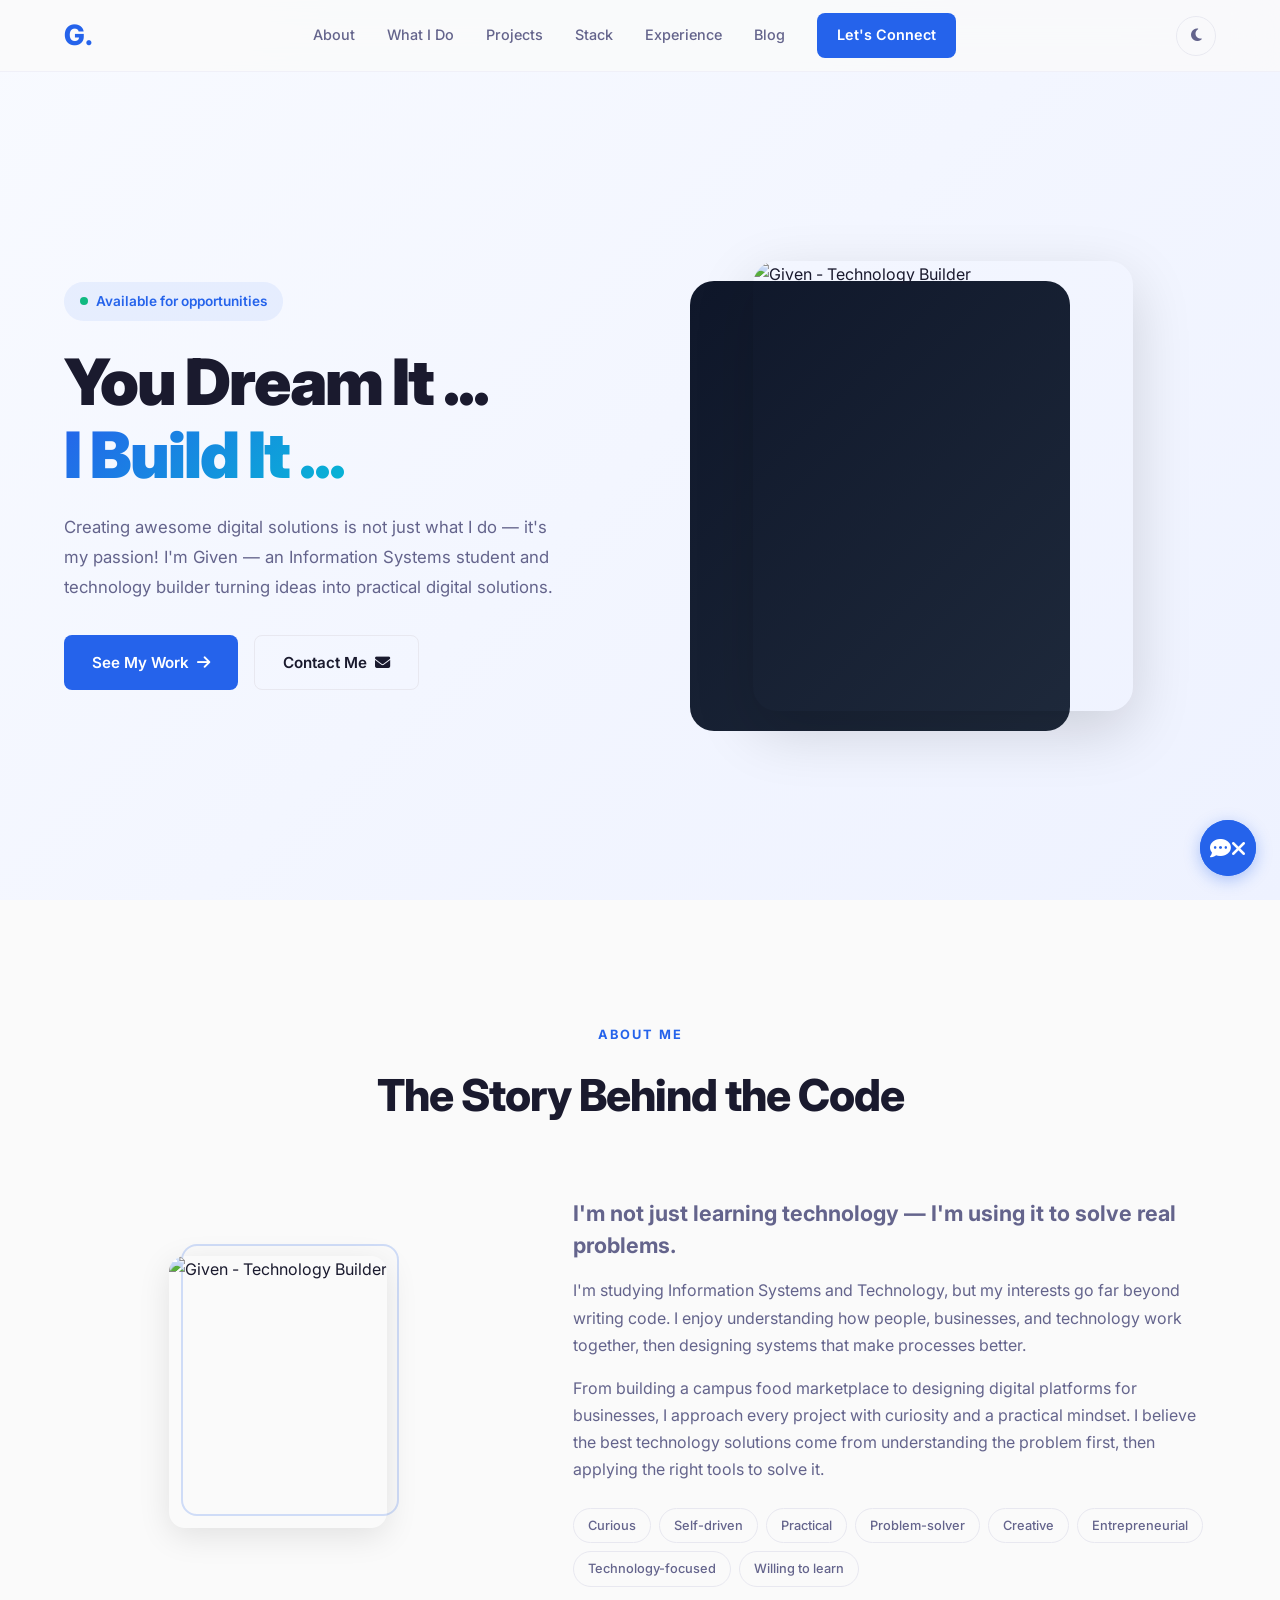
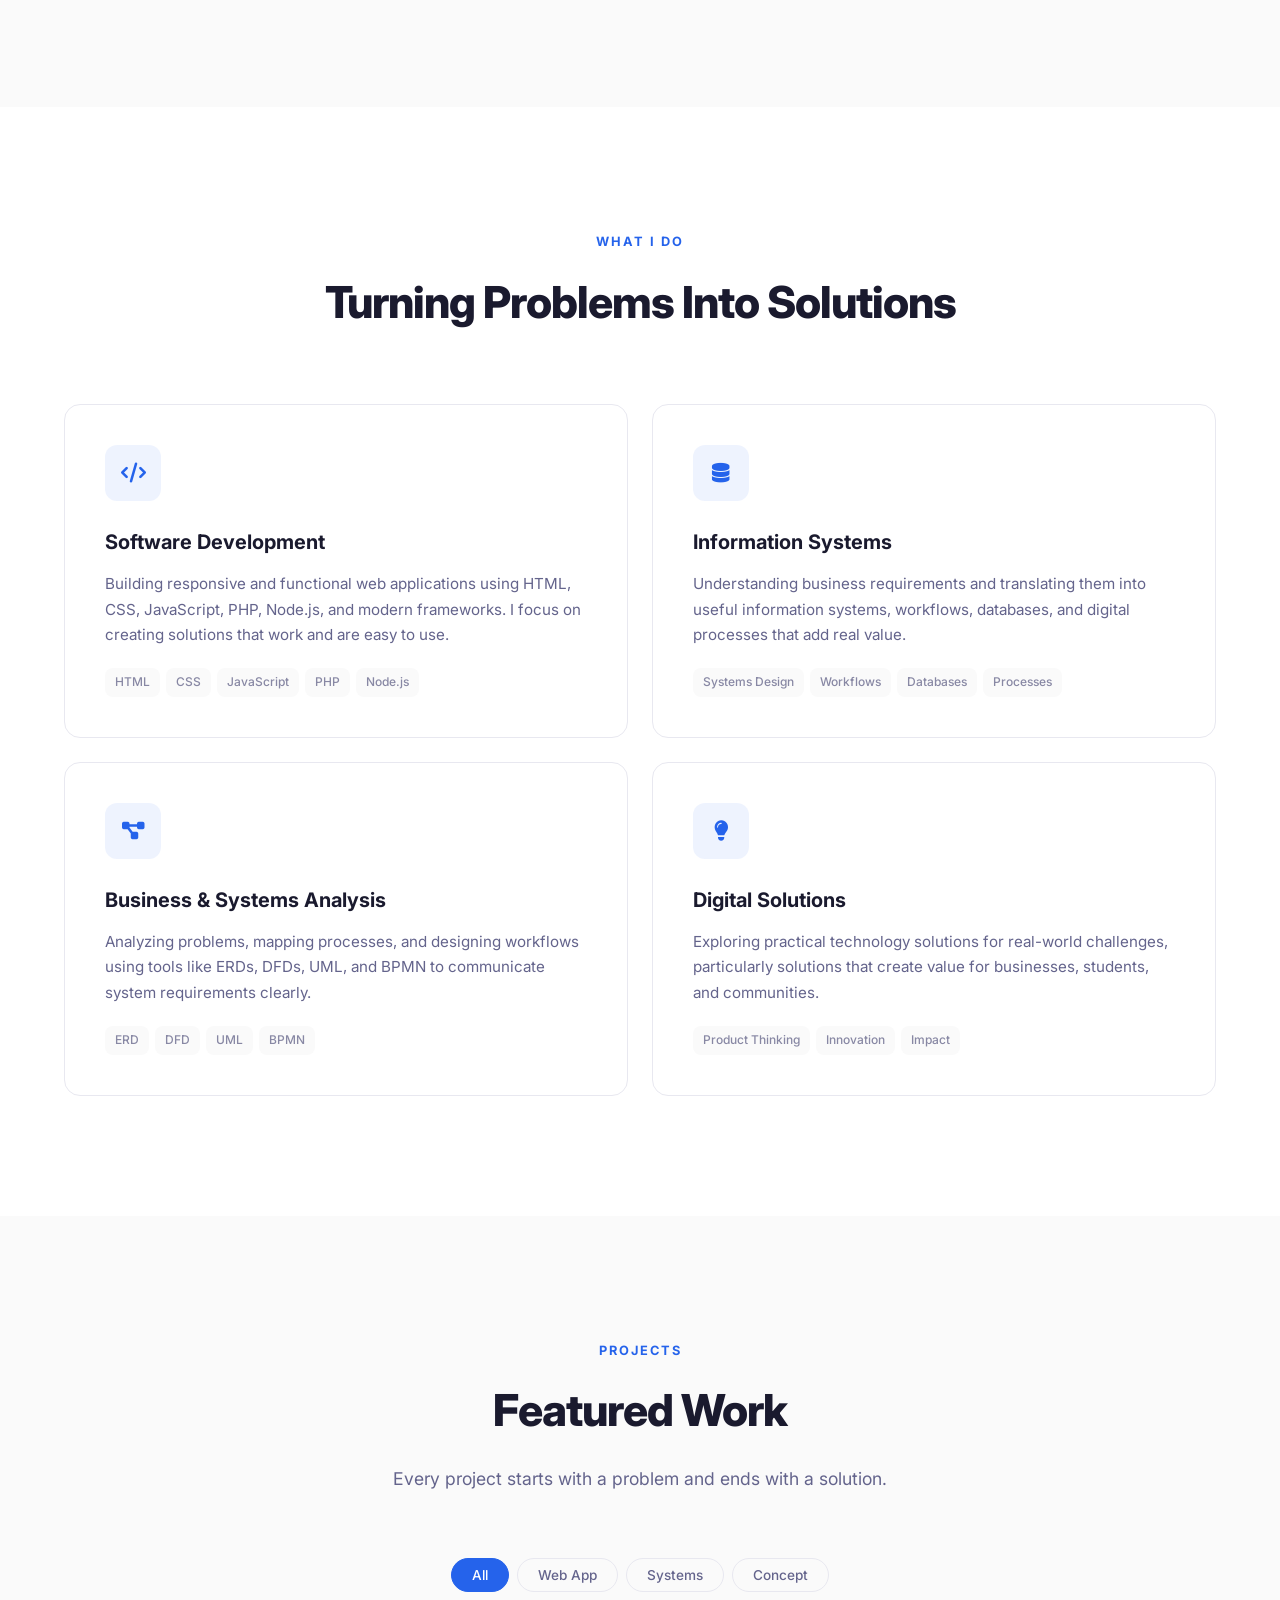
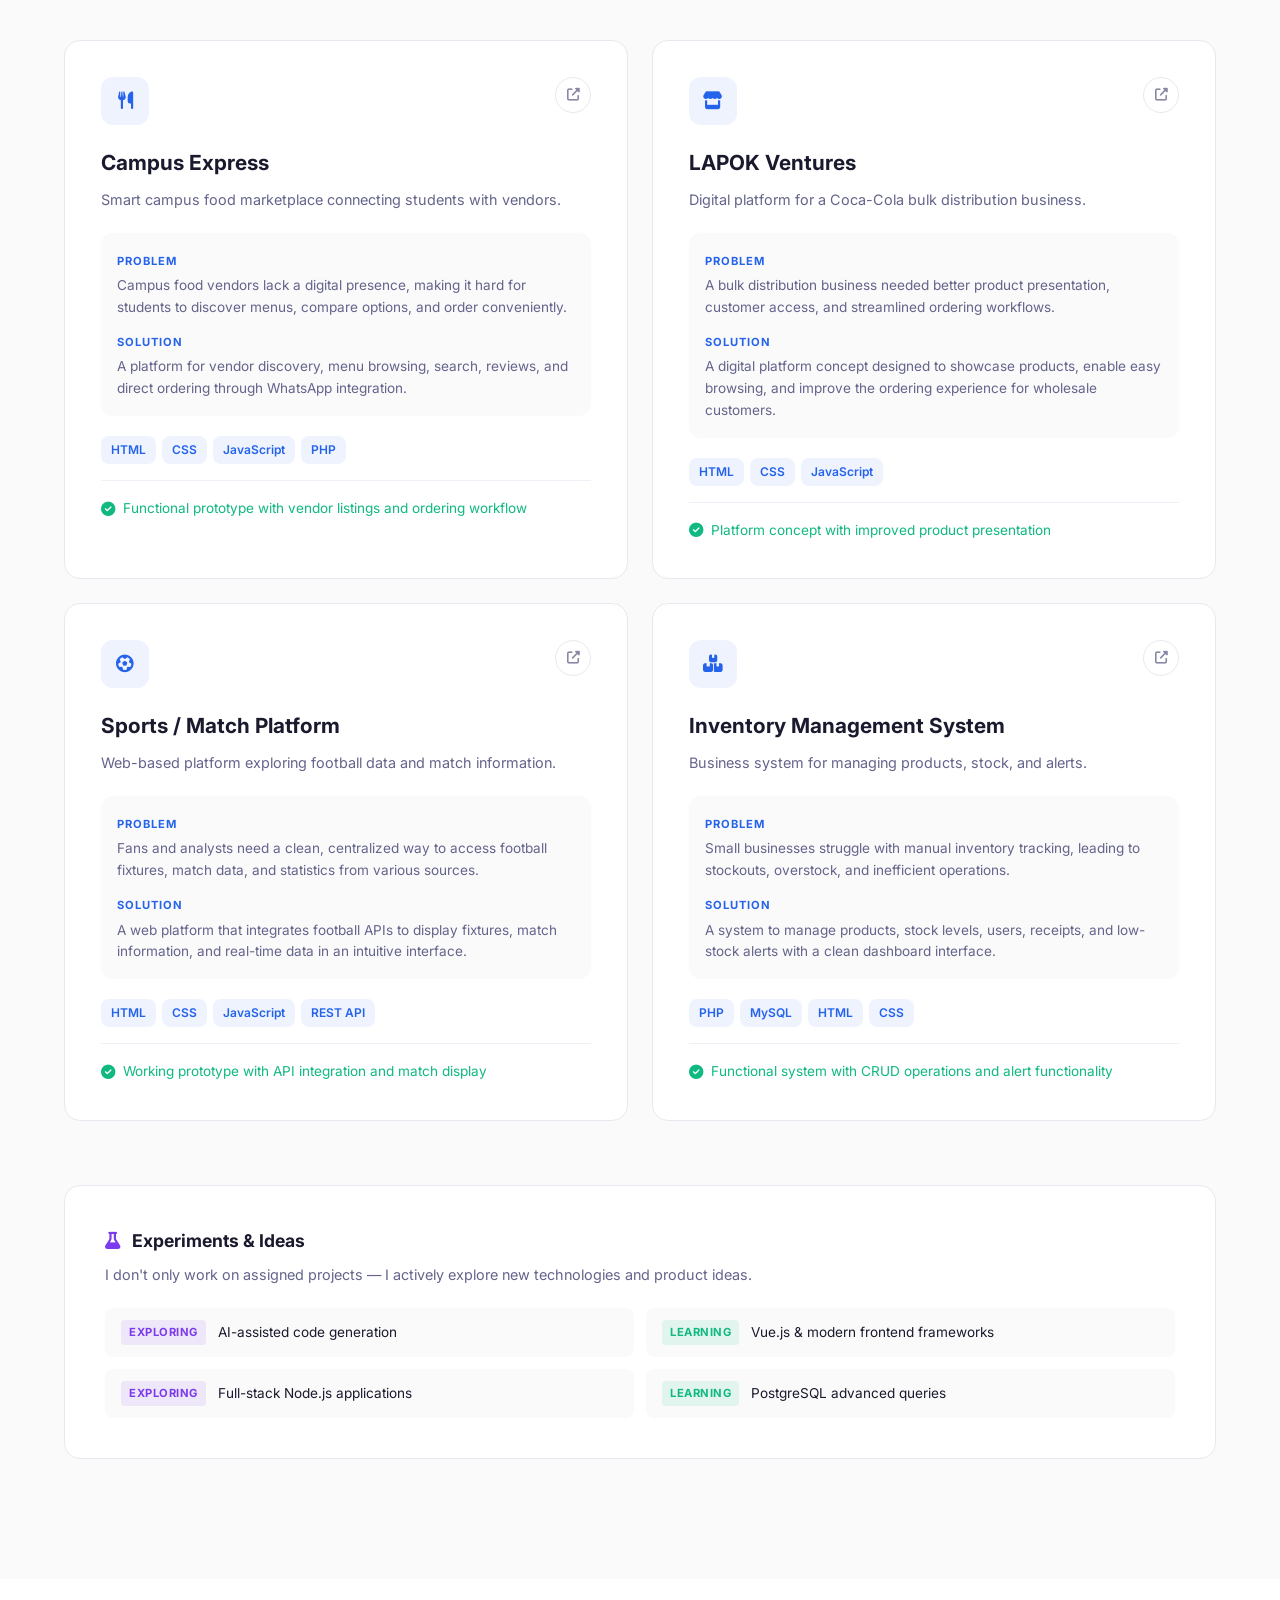
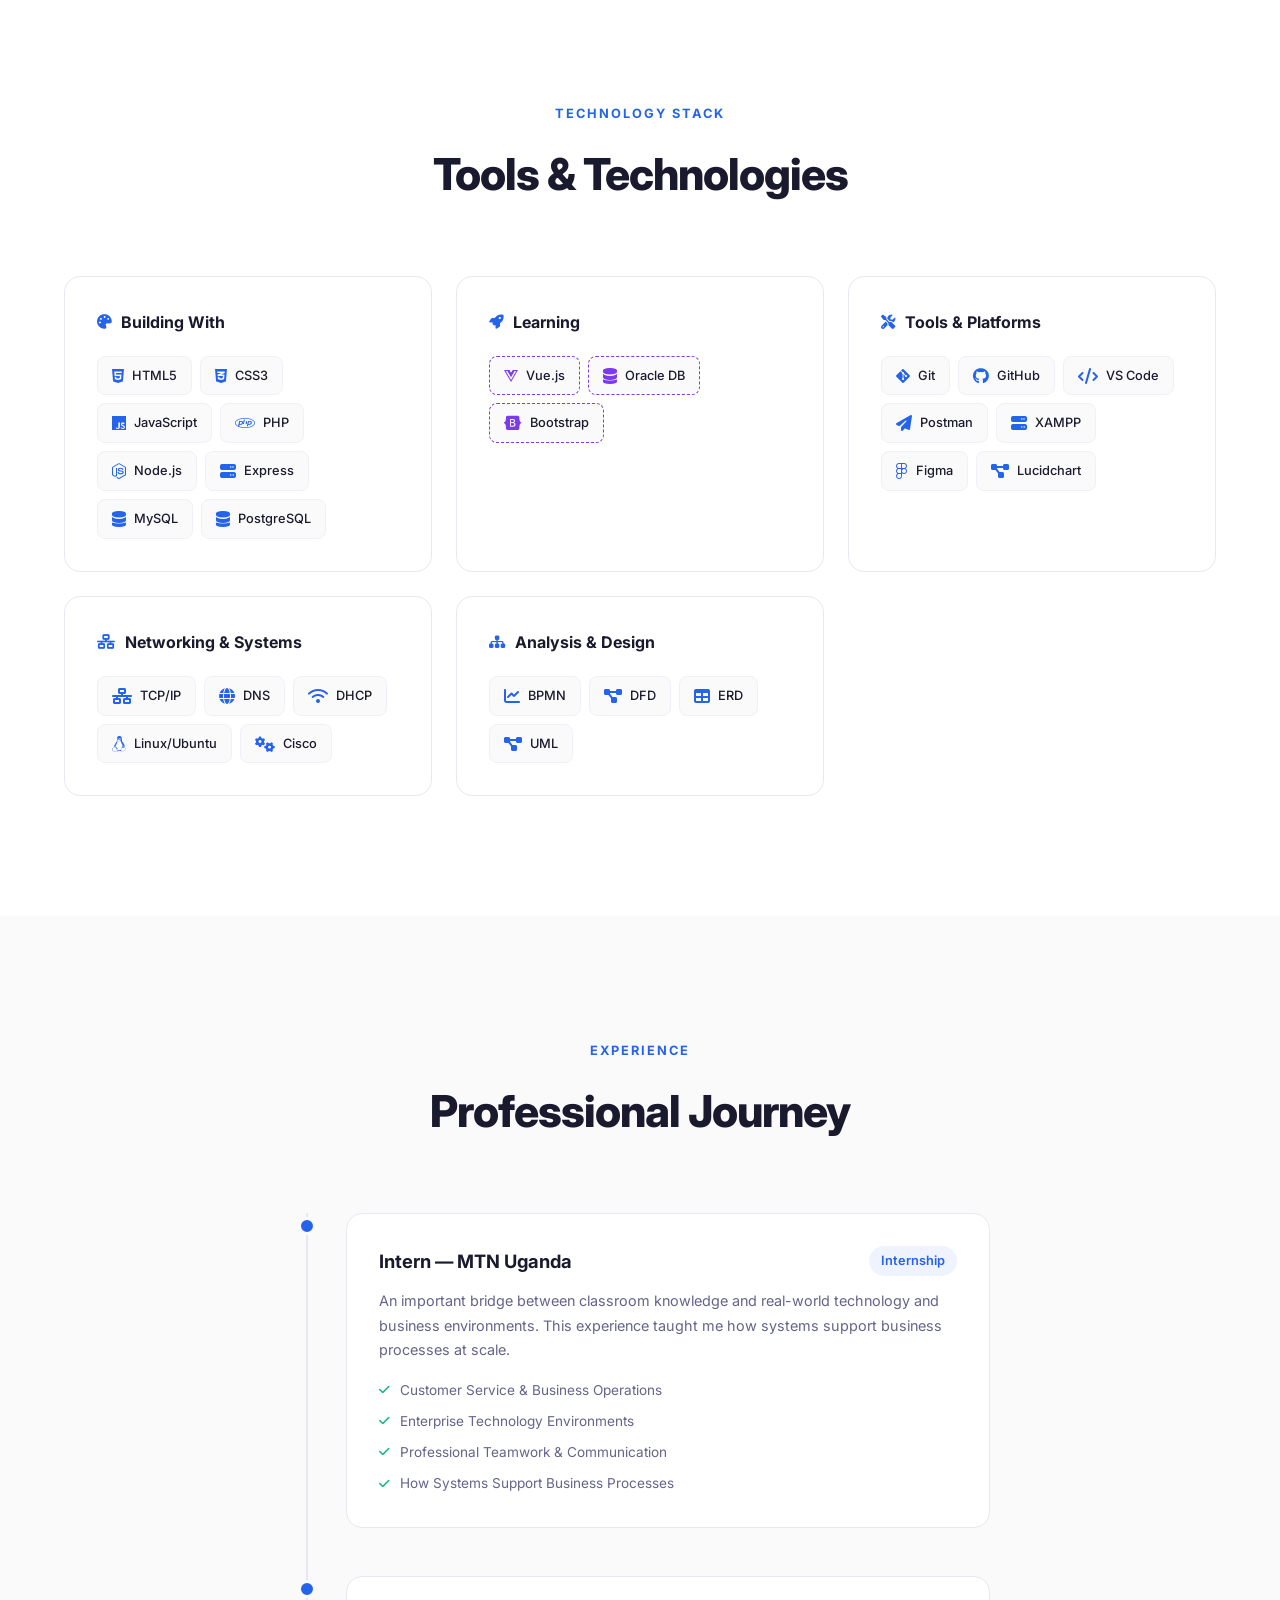
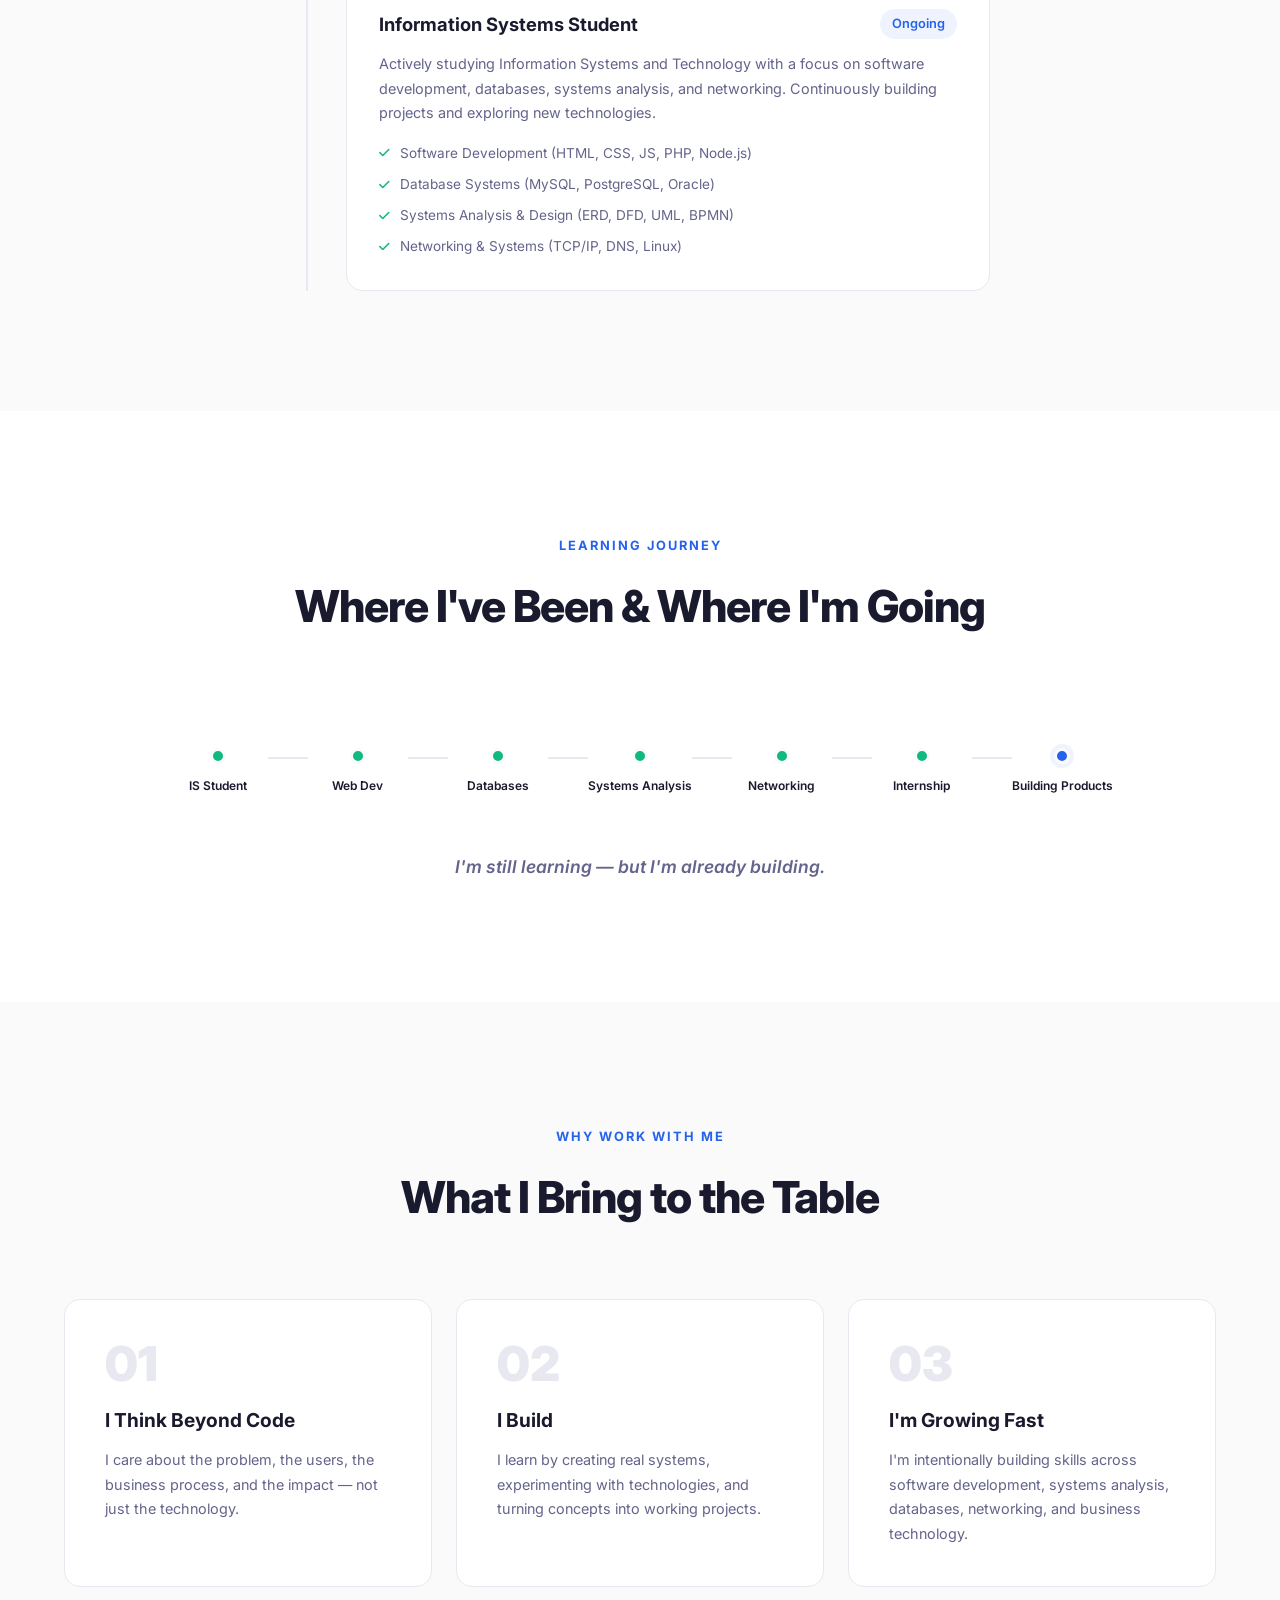
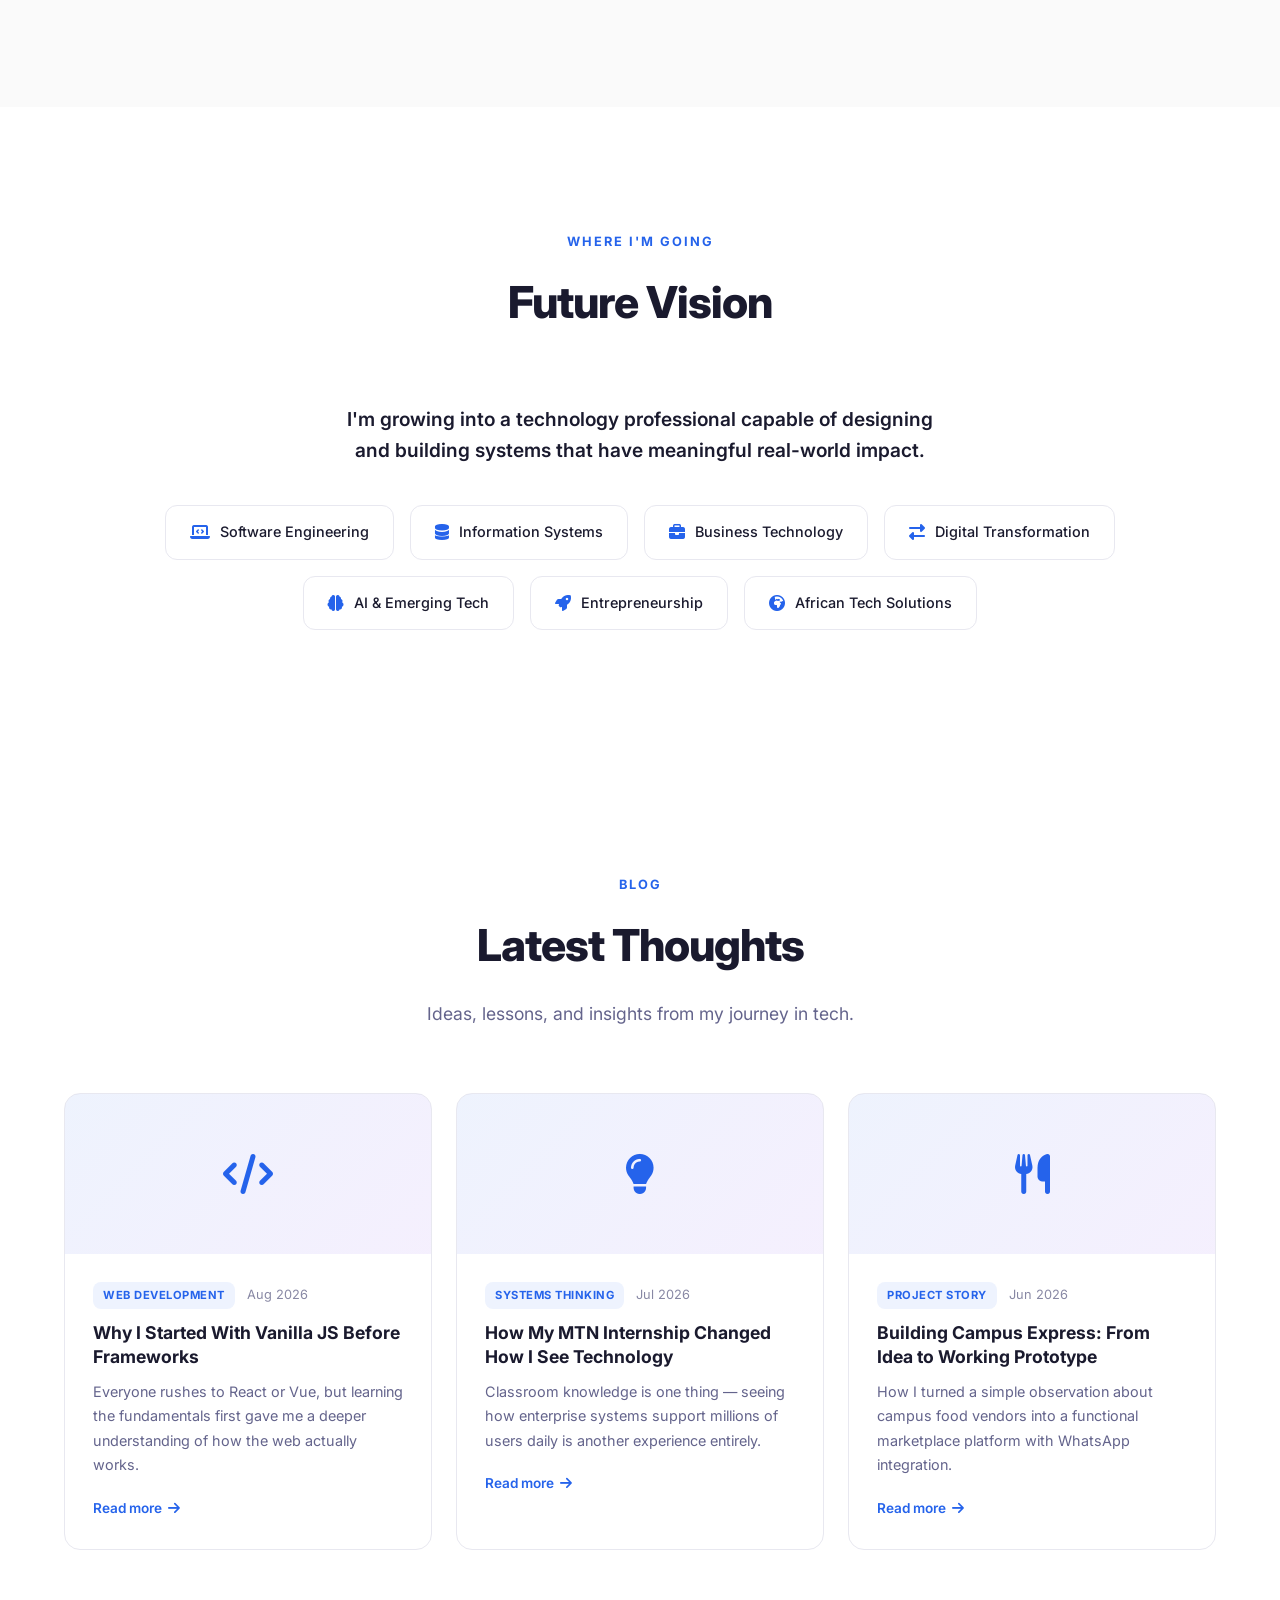
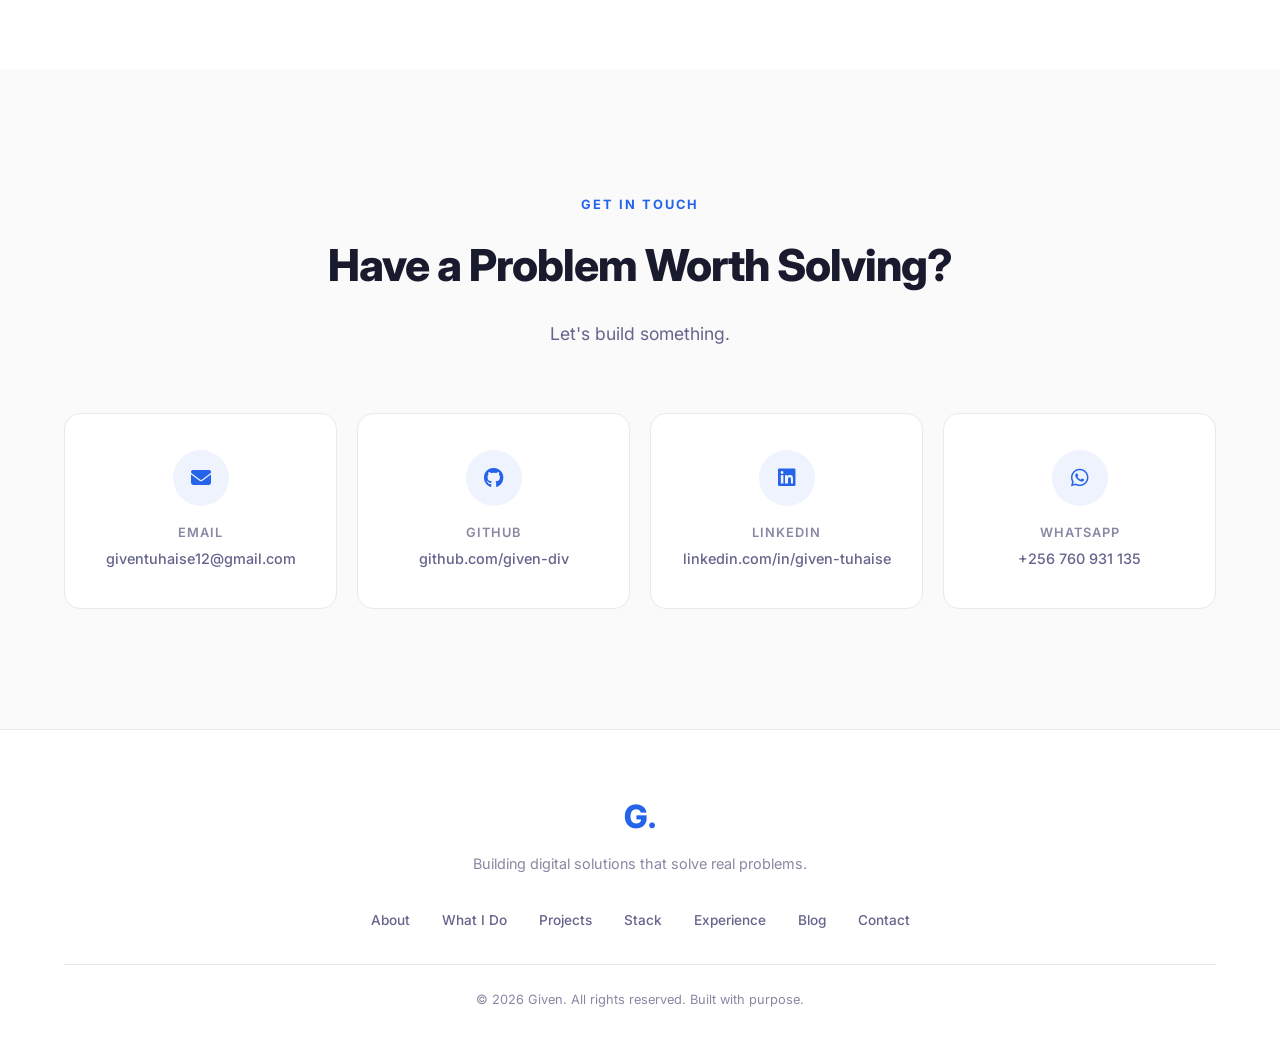
==== commit 1f2edf4d: "chore: update profile image to PNG format" ====
--- a/index.html
+++ b/index.html
@@ -65,7 +65,7 @@
       </div>
       <div class="hero-image">
         <div class="hero-image-wrapper">
-          <img src="images/profile.jpg" alt="Given - Technology Builder">
+          <img src="images/profile.png" alt="Given - Technology Builder">
         </div>
         <div class="hero-image-bg"></div>
       </div>
@@ -82,7 +82,7 @@
       <div class="about-grid">
         <div class="about-image">
           <div class="about-image-wrapper">
-            <img src="images/profile.jpg" alt="Given - Technology Builder" class="about-photo">
+            <img src="images/profile.png" alt="Given - Technology Builder" class="about-photo">
           </div>
           <div class="about-image-accent"></div>
         </div>
--- a/css/style.css
+++ b/css/style.css
@@ -356,8 +356,7 @@
   width: 380px;
   height: 450px;
   border-radius: var(--radius-xl);
-  background: linear-gradient(135deg, var(--color-primary), #06b6d4);
-  opacity: 0.3;
+  background: linear-gradient(135deg, #0f172a, #1e293b);
   z-index: 1;
 }
 
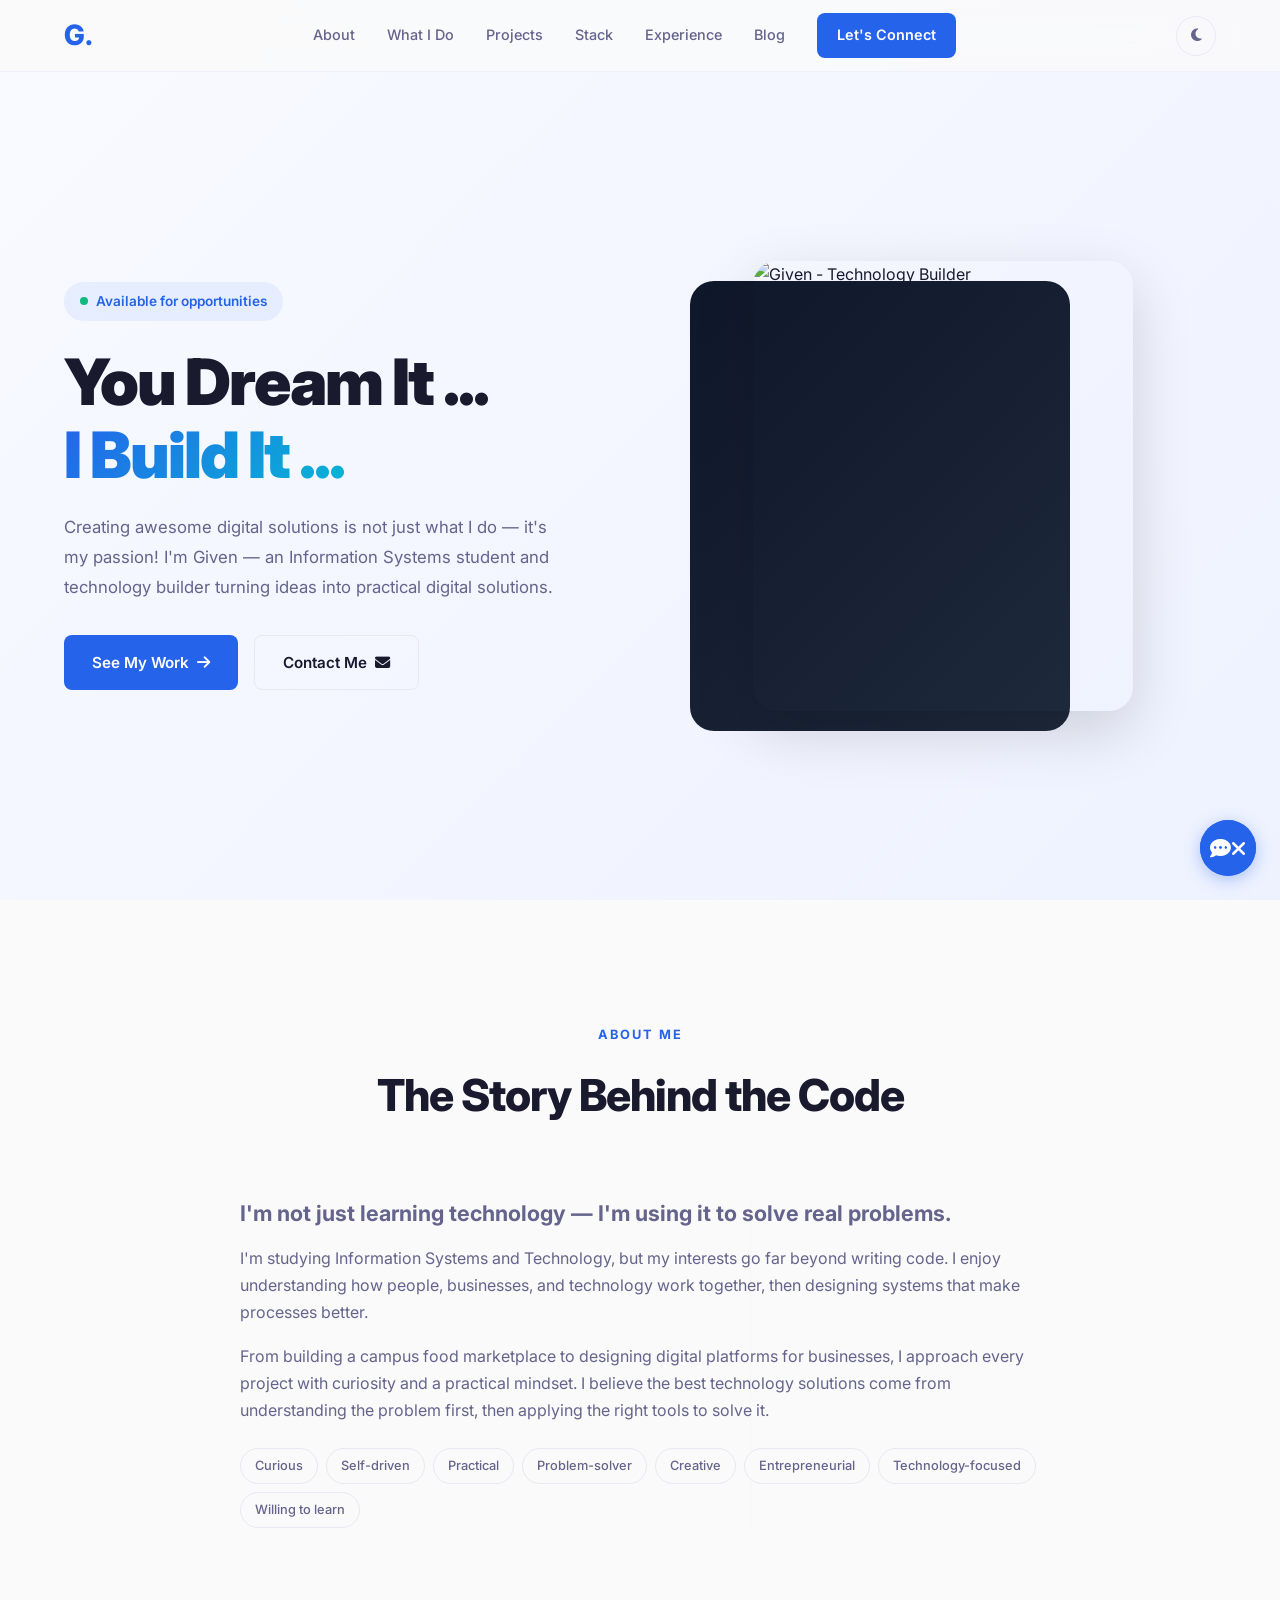
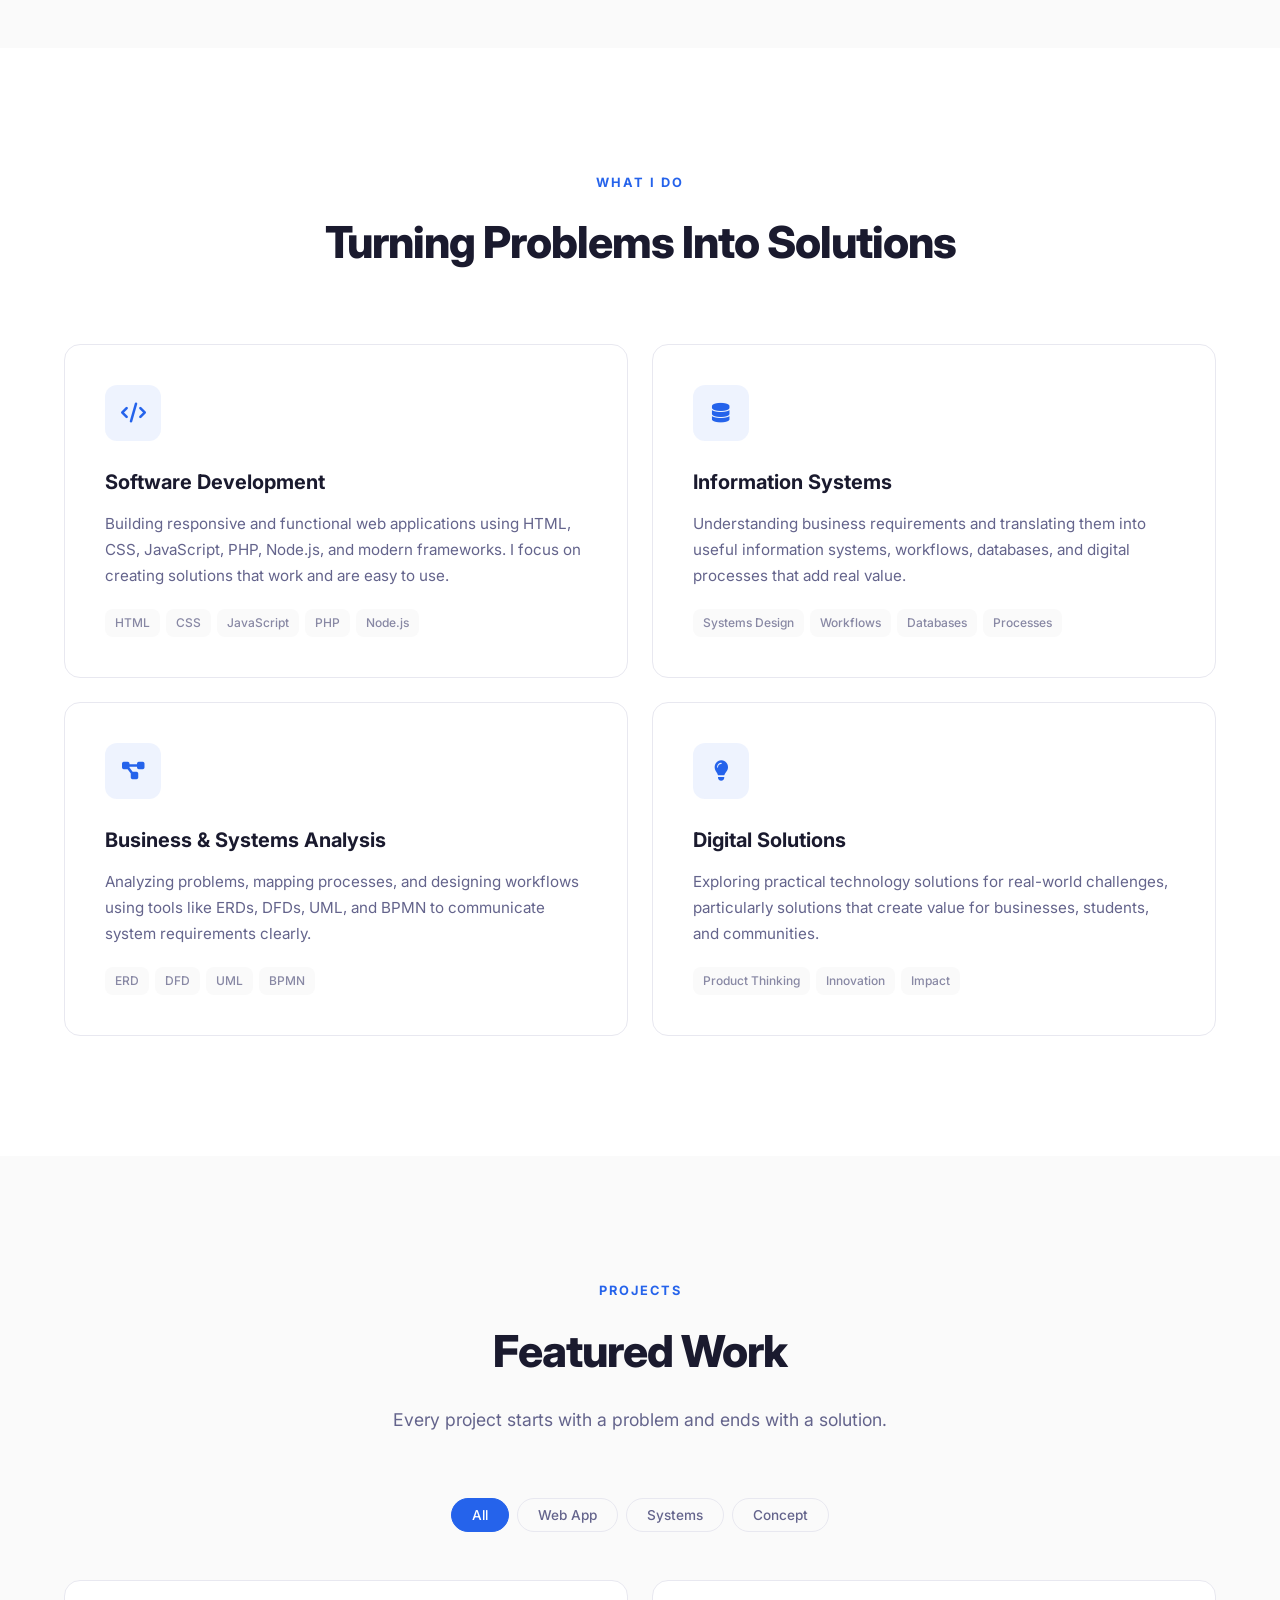
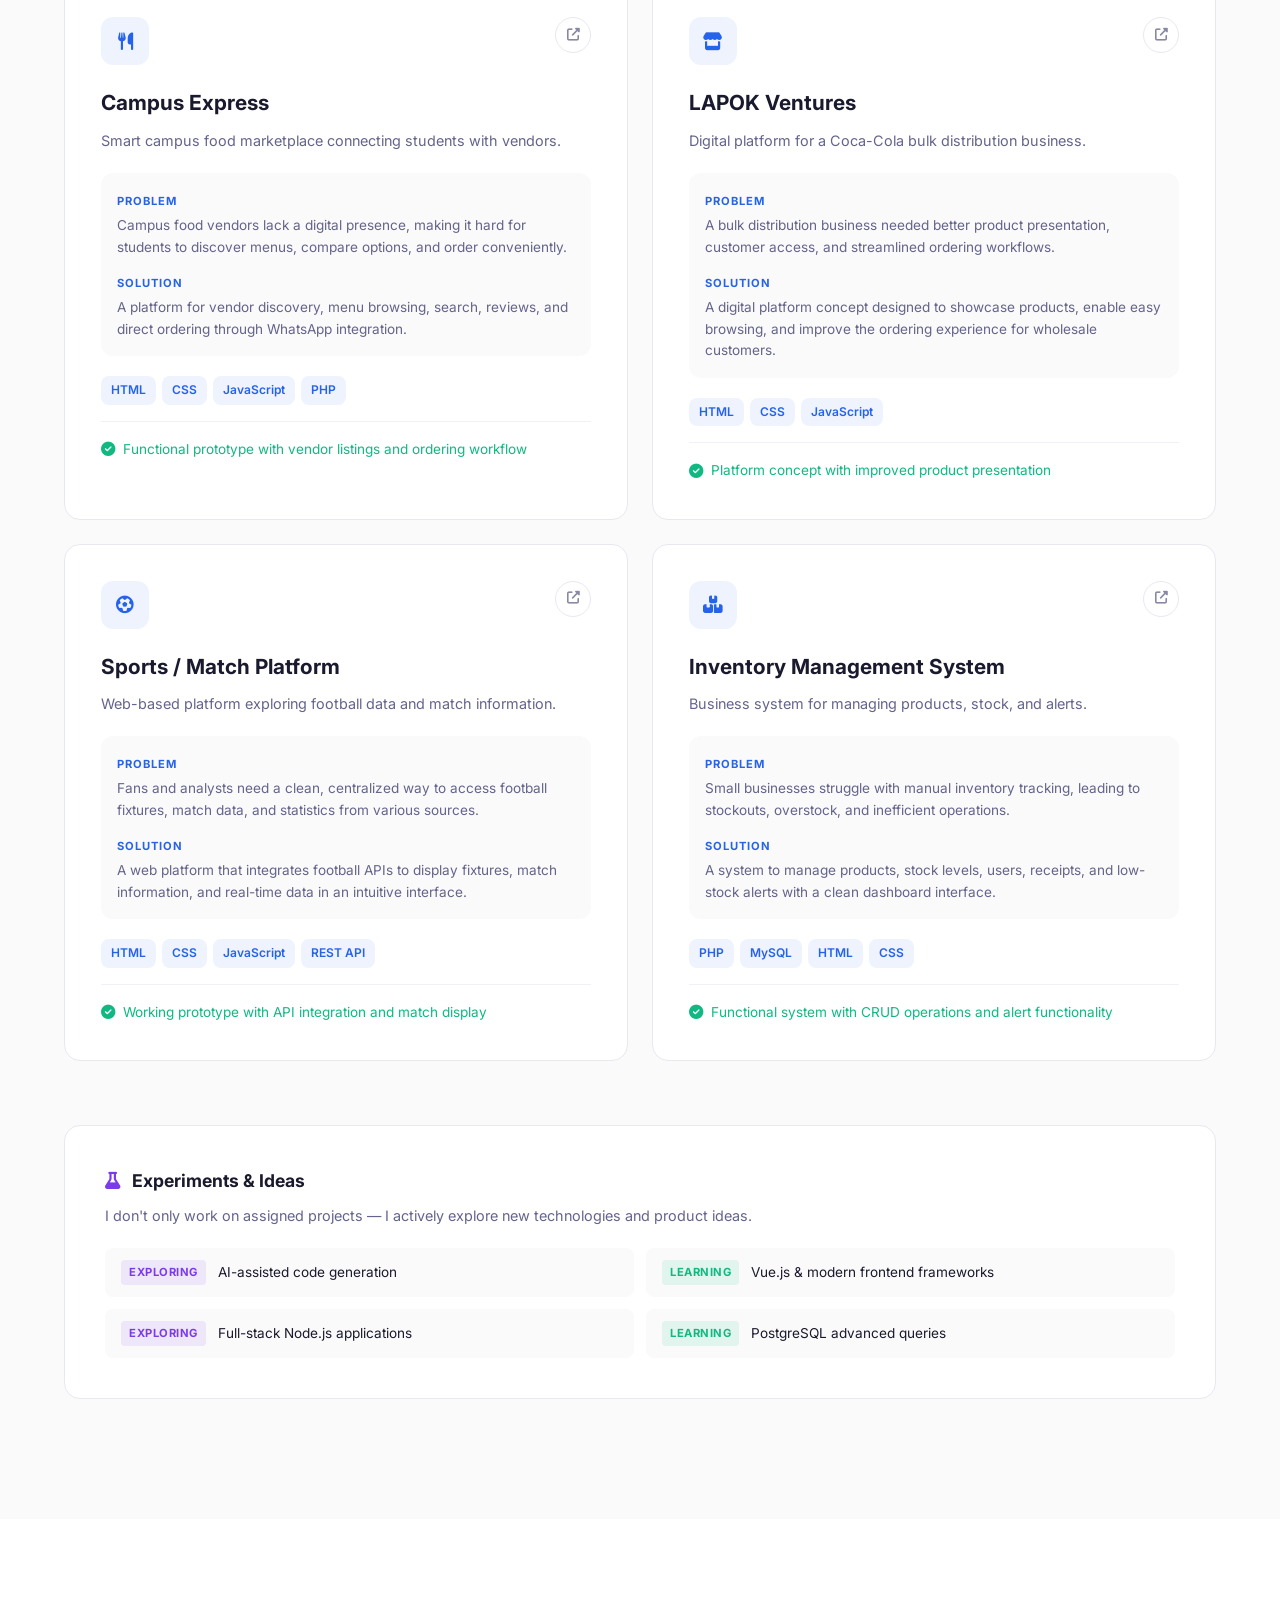
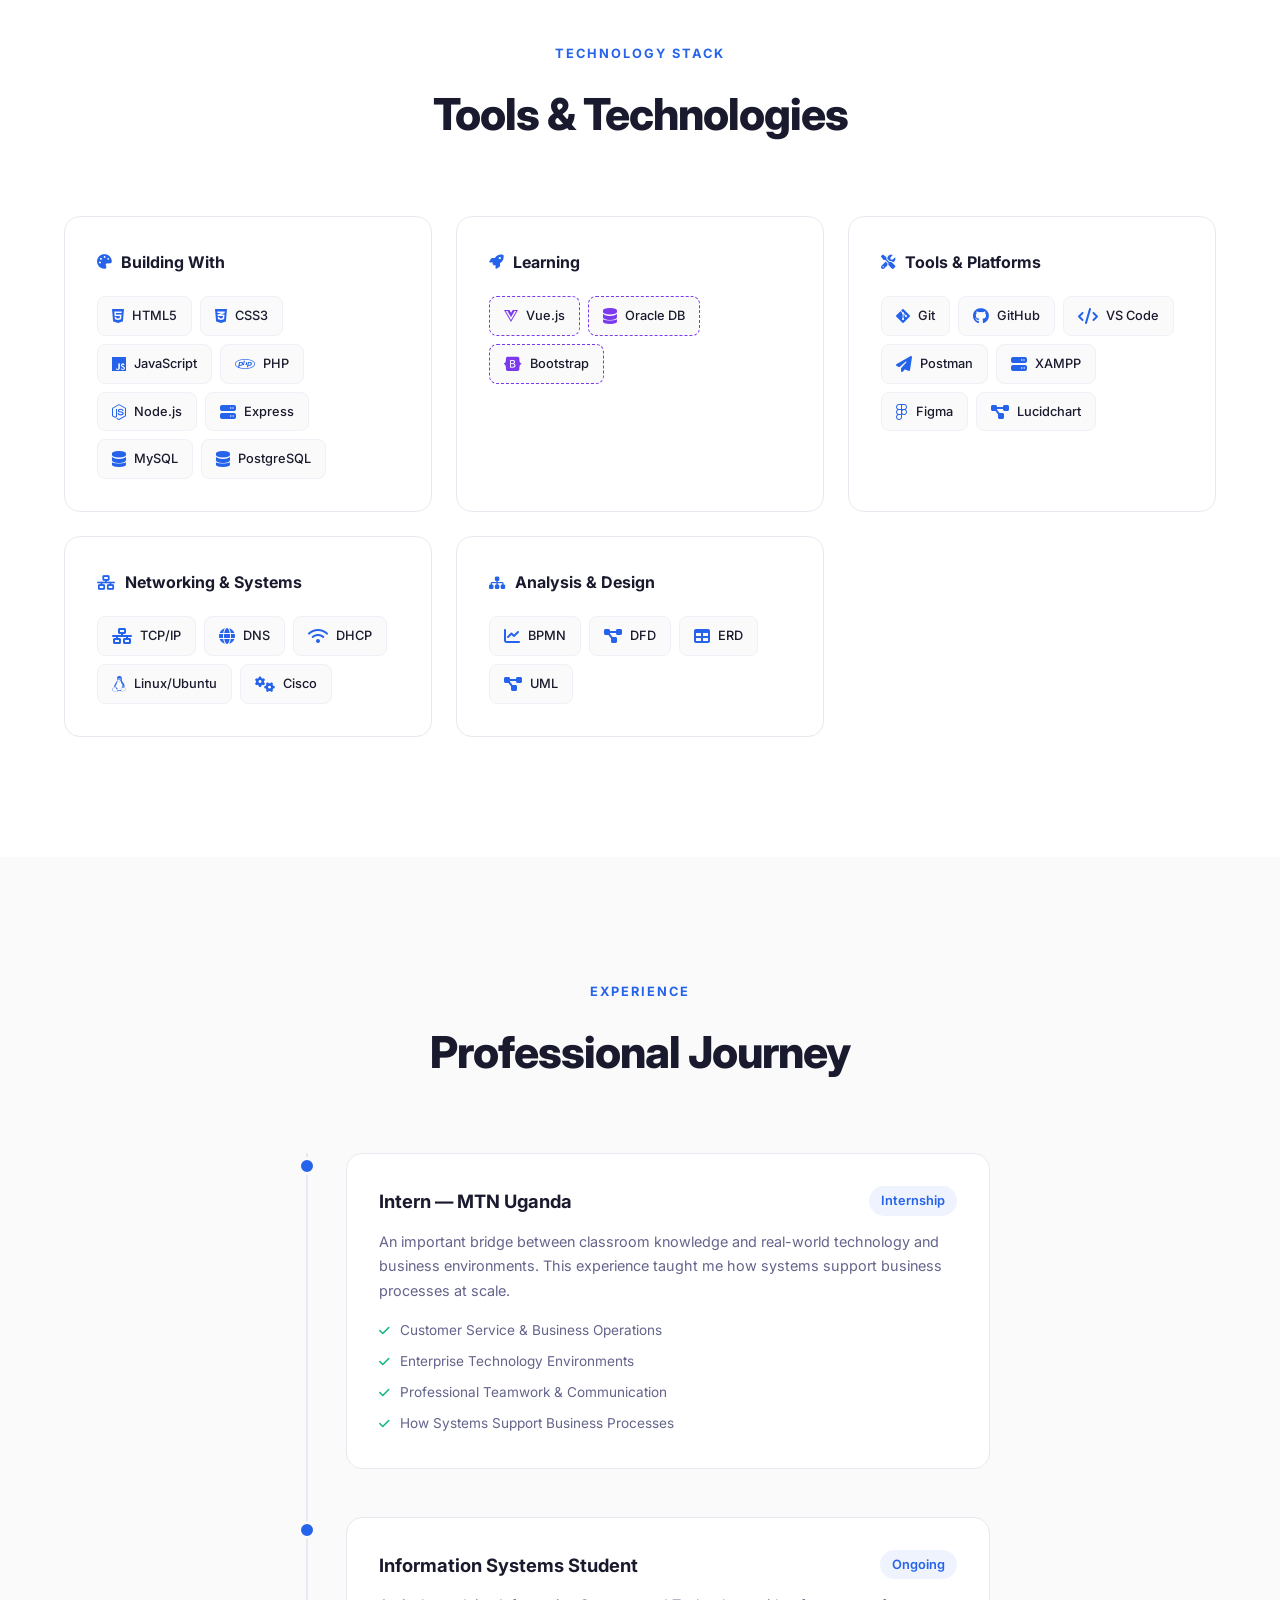
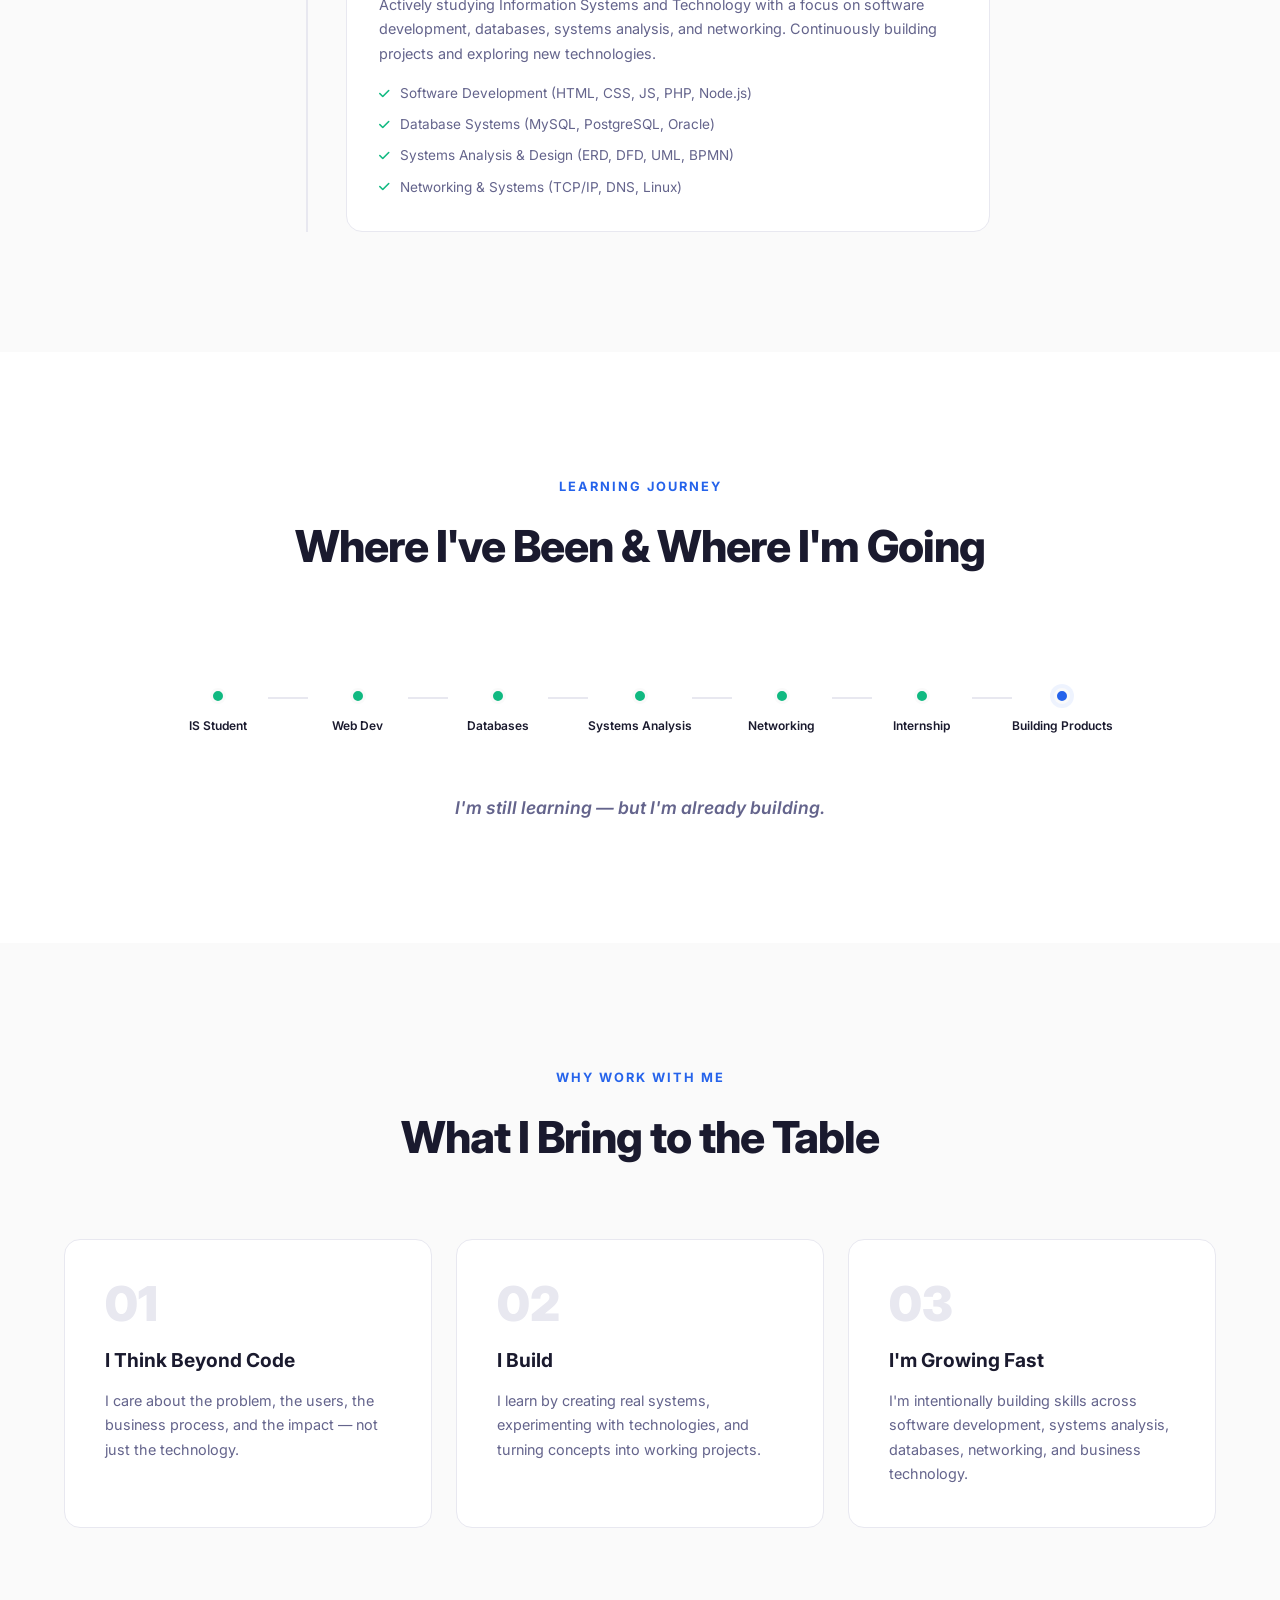
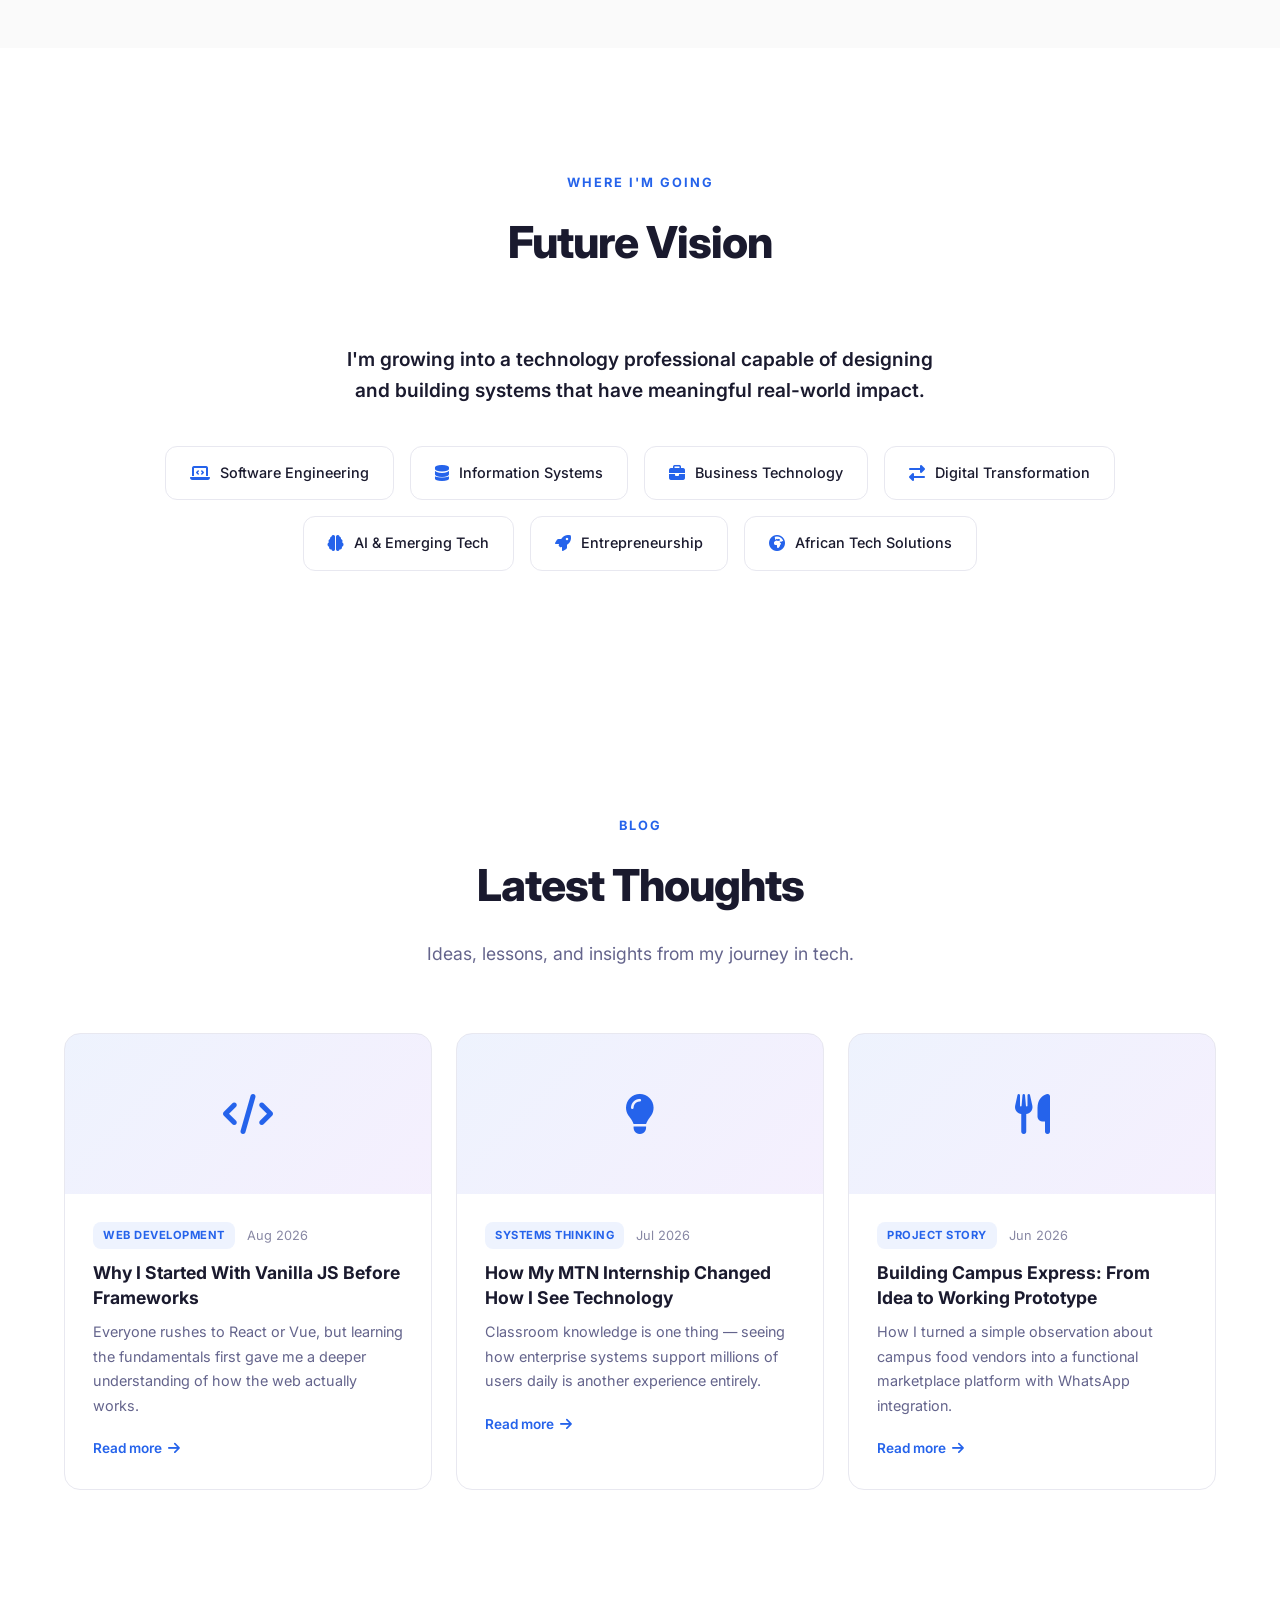
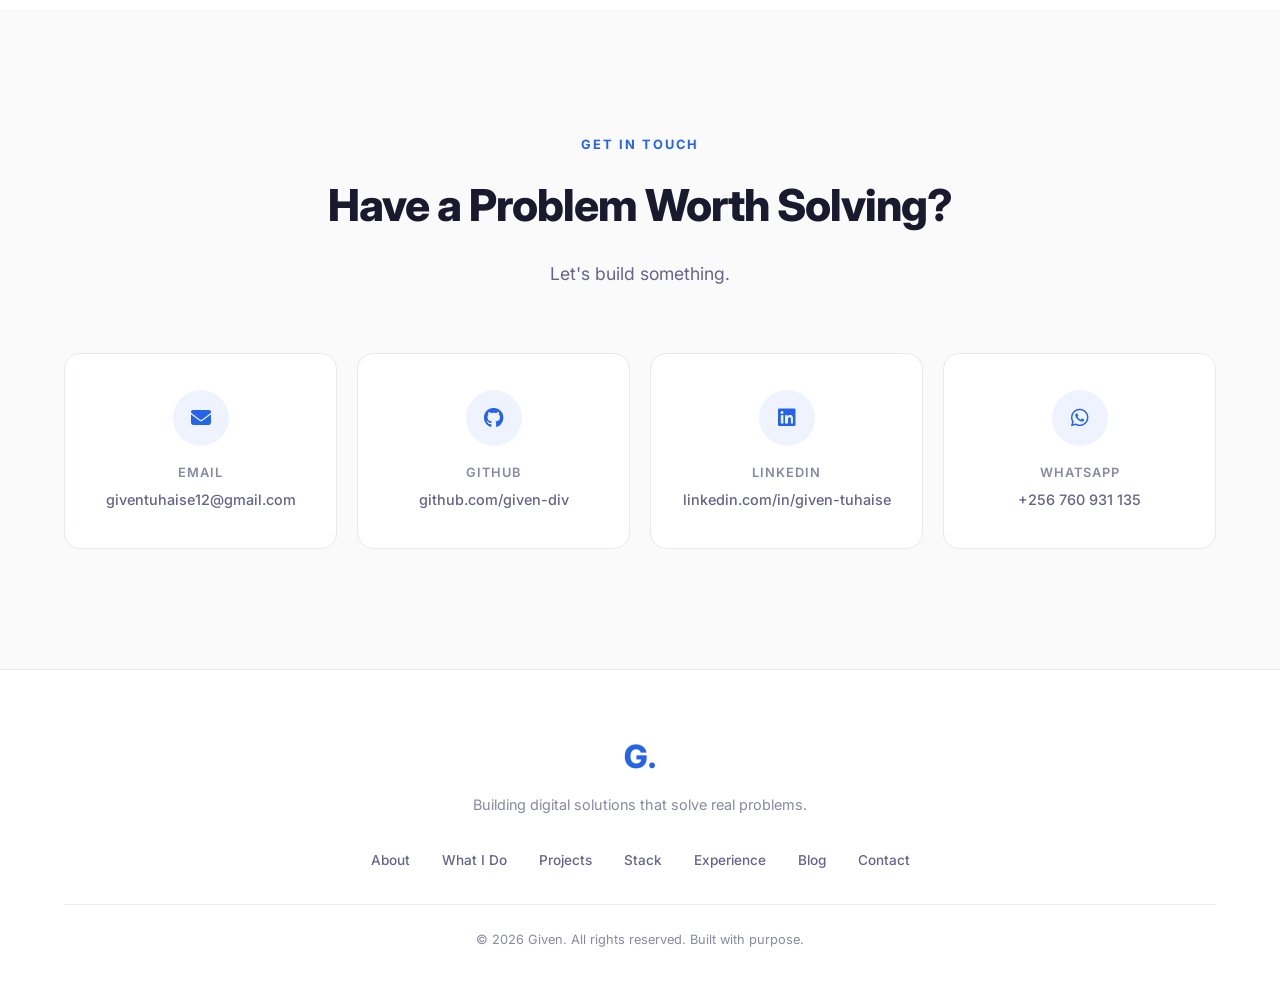
==== commit c14c0234: "style: replace about photo with transparent watermark background" ====
--- a/index.html
+++ b/index.html
@@ -79,12 +79,9 @@
         <span class="section-label">About Me</span>
         <h2 class="section-title">The Story Behind the Code</h2>
       </div>
-      <div class="about-grid">
-        <div class="about-image">
-          <div class="about-image-wrapper">
-            <img src="images/profile.png" alt="Given - Technology Builder" class="about-photo">
-          </div>
-          <div class="about-image-accent"></div>
+      <div class="about-content-wrapper">
+        <div class="about-watermark">
+          <img src="images/profile.png" alt="" aria-hidden="true">
         </div>
         <div class="about-content">
           <p class="about-lead">
--- a/css/style.css
+++ b/css/style.css
@@ -399,56 +399,39 @@
 /* ============================================
    ABOUT SECTION
    ============================================ */
-.about-grid {
-  display: grid;
-  grid-template-columns: 1fr 1.5fr;
-  gap: 80px;
-  align-items: center;
-}
-
-.about-image {
+.about-content-wrapper {
   position: relative;
-  max-width: 300px;
+  max-width: 800px;
   margin: 0 auto;
-}
-
-.about-image-wrapper {
-  position: relative;
-  z-index: 1;
-  border-radius: var(--radius-lg);
   overflow: hidden;
-  aspect-ratio: 4/5;
-  box-shadow: 0 8px 32px rgba(0,0,0,0.1);
-}
-
-.about-photo {
+}
+
+.about-watermark {
+  position: absolute;
+  right: -60px;
+  top: 50%;
+  transform: translateY(-50%);
+  width: 350px;
+  height: 420px;
+  opacity: 0.06;
+  pointer-events: none;
+  z-index: 0;
+}
+
+.about-watermark img {
   width: 100%;
   height: 100%;
   object-fit: cover;
   object-position: center top;
-  display: block;
-}
-
-.about-image-placeholder {
-  width: 100%;
-  height: 100%;
-  background: linear-gradient(135deg, var(--color-primary-light), var(--color-accent-light));
-  display: flex;
-  align-items: center;
-  justify-content: center;
-  font-size: 4rem;
-  color: var(--color-primary);
-}
-
-.about-image-accent {
-  position: absolute;
-  top: -12px;
-  right: -12px;
-  width: 100%;
-  height: 100%;
-  border: 2px solid var(--color-primary);
-  border-radius: var(--radius-lg);
-  opacity: 0.2;
+}
+
+[data-theme="dark"] .about-watermark {
+  opacity: 0.08;
+}
+
+.about-content {
+  position: relative;
+  z-index: 1;
 }
 
 .about-lead {
@@ -1915,10 +1898,6 @@
    RESPONSIVE DESIGN
    ============================================ */
 @media (max-width: 1024px) {
-  .about-grid {
-    gap: 48px;
-  }
-
   .stack-grid {
     grid-template-columns: repeat(2, 1fr);
   }
@@ -2007,14 +1986,11 @@
     height: 280px;
   }
 
-  .about-grid {
-    grid-template-columns: 1fr;
-    gap: 40px;
-  }
-
-  .about-image {
-    max-width: 280px;
-    margin: 0 auto;
+  .about-watermark {
+    width: 250px;
+    height: 300px;
+    right: -40px;
+    opacity: 0.05;
   }
 
   .capabilities-grid {
@@ -2145,6 +2121,13 @@
   /* About Mobile */
   .about-lead {
     font-size: 1.15rem;
+  }
+
+  .about-watermark {
+    width: 200px;
+    height: 240px;
+    right: -30px;
+    opacity: 0.04;
   }
 
   .about-traits {
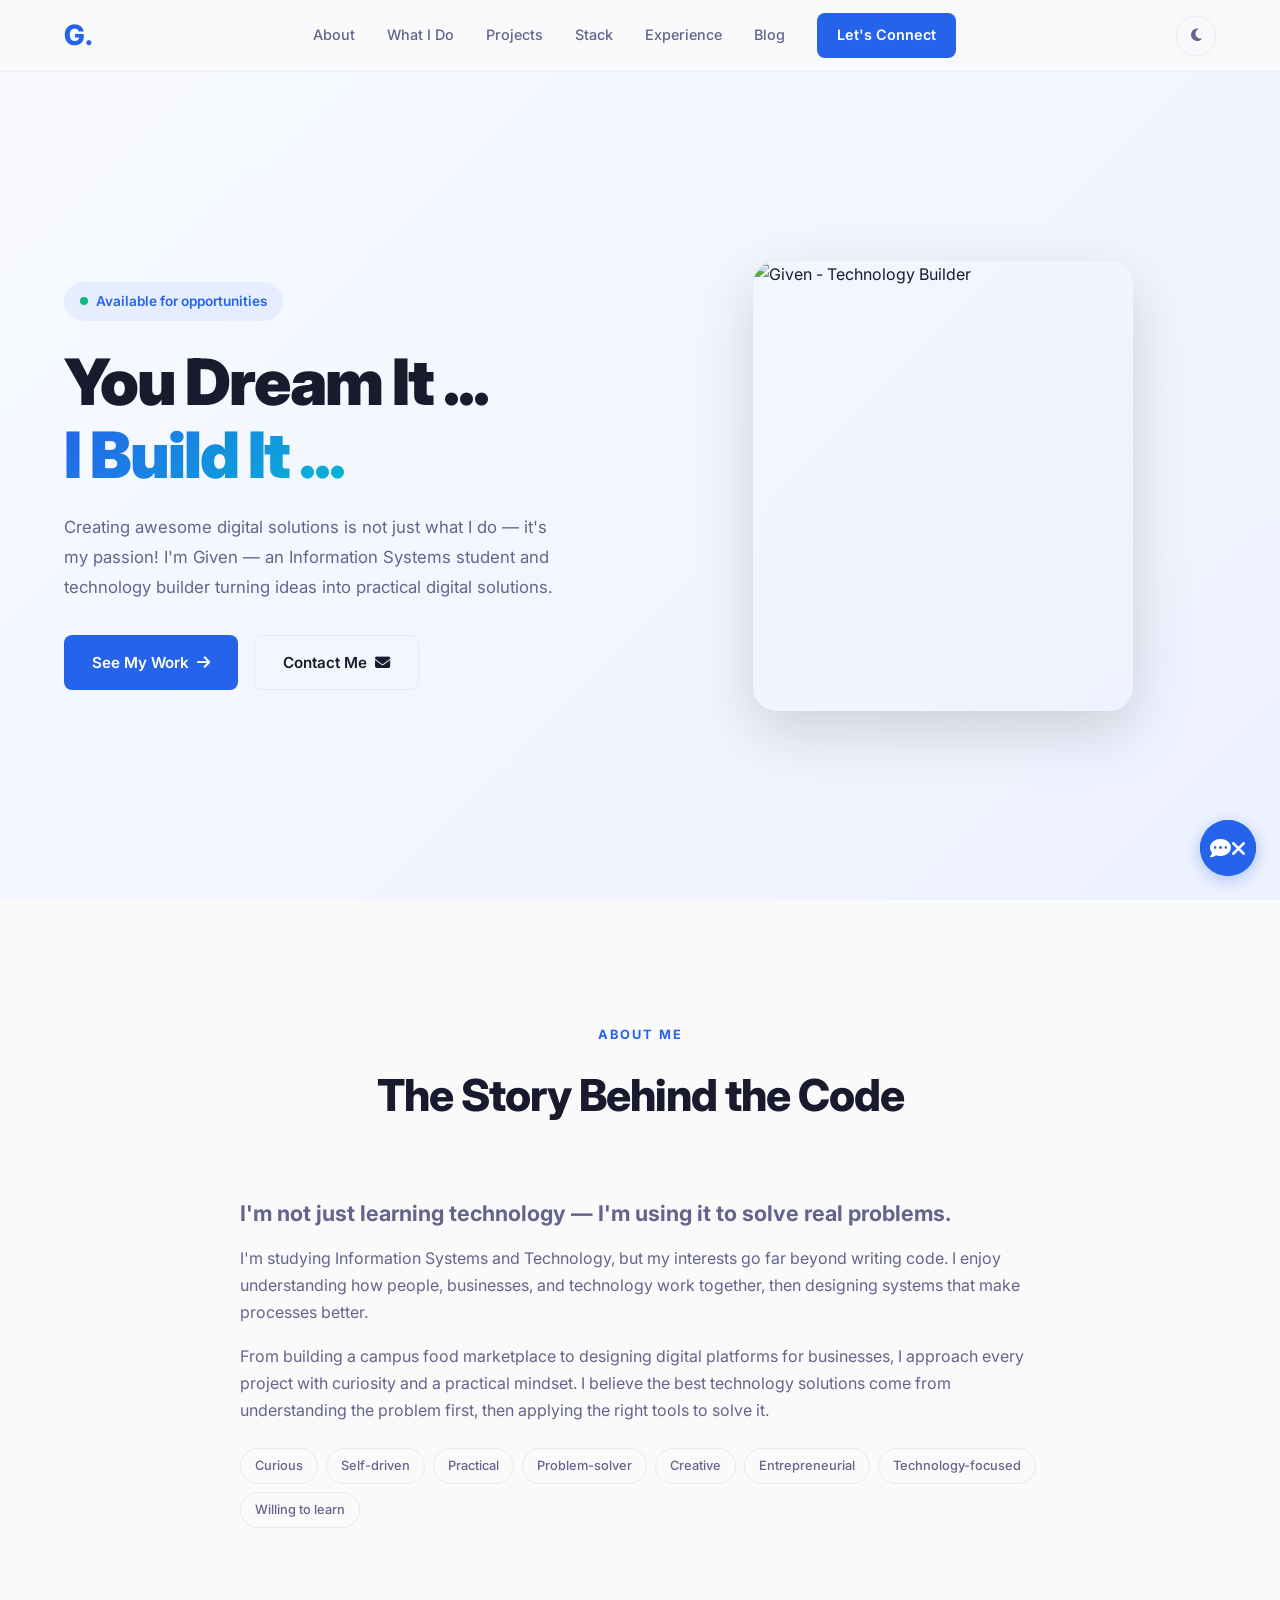
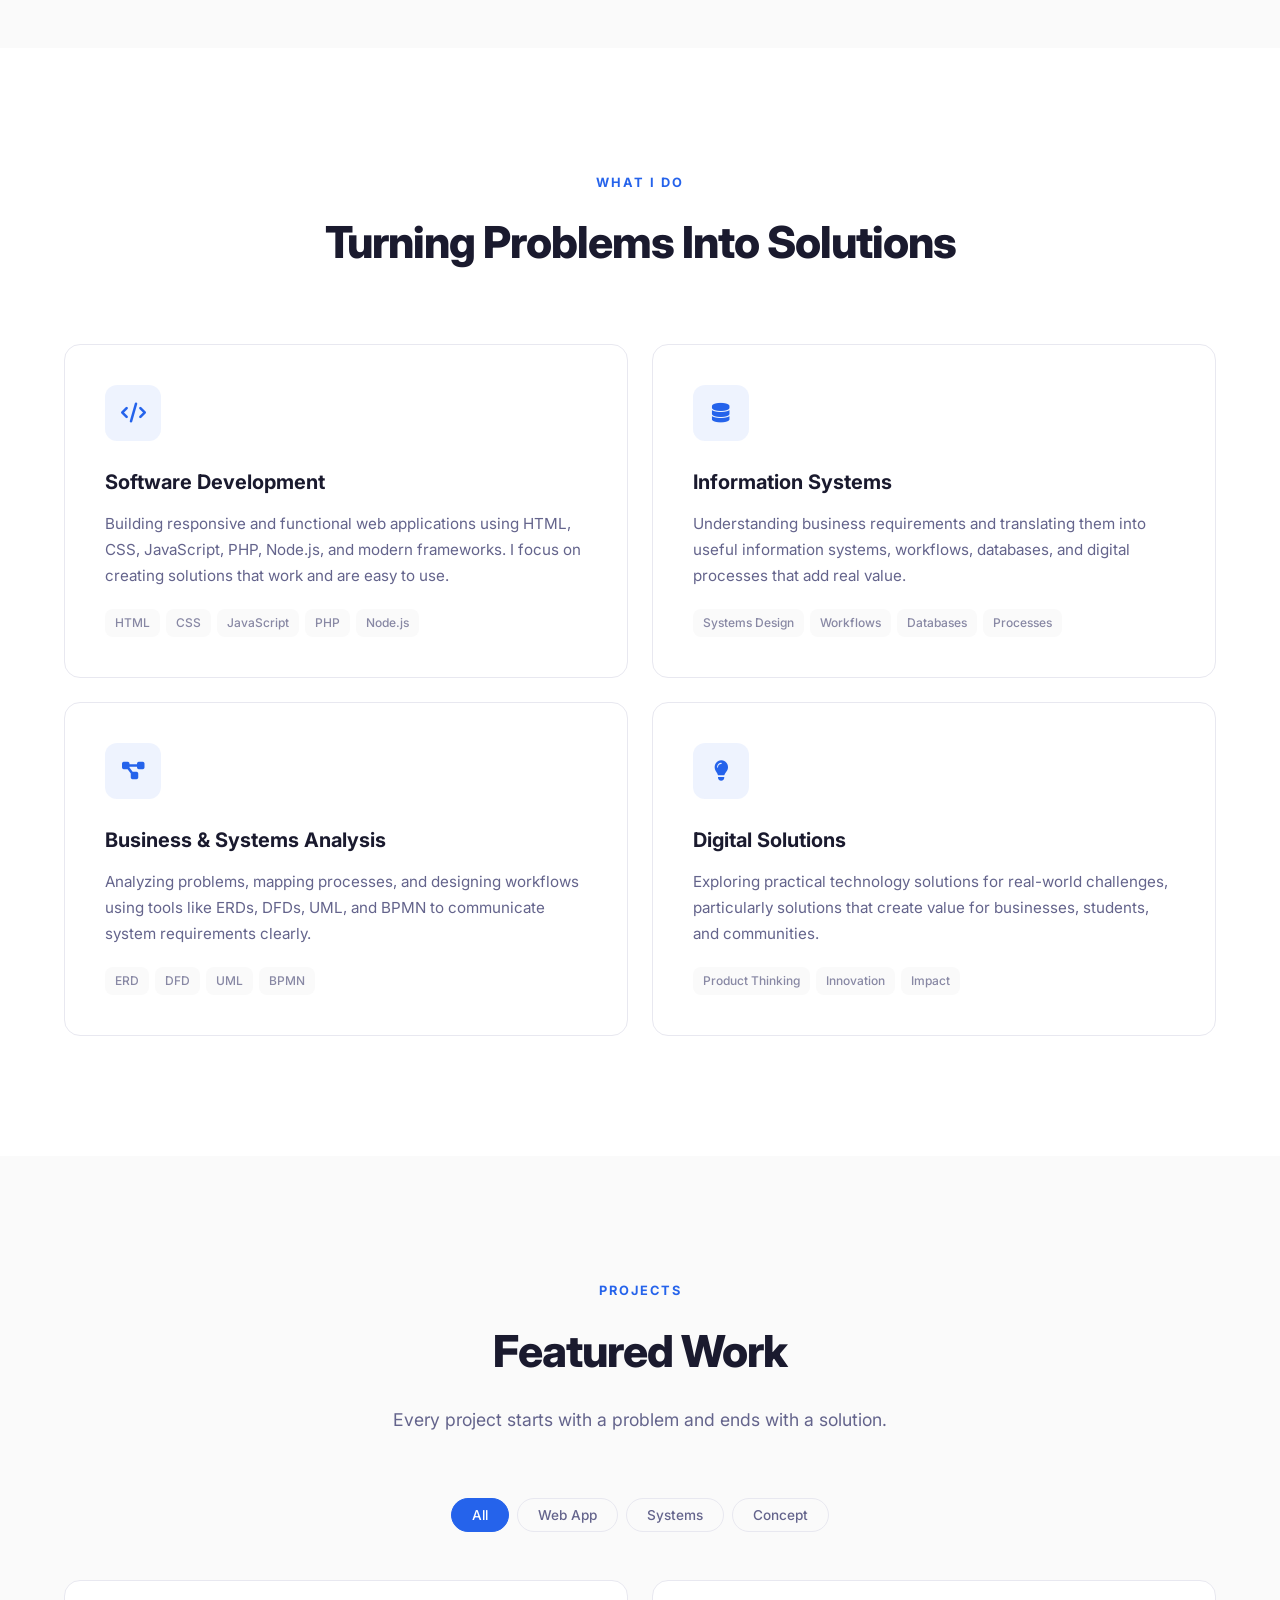
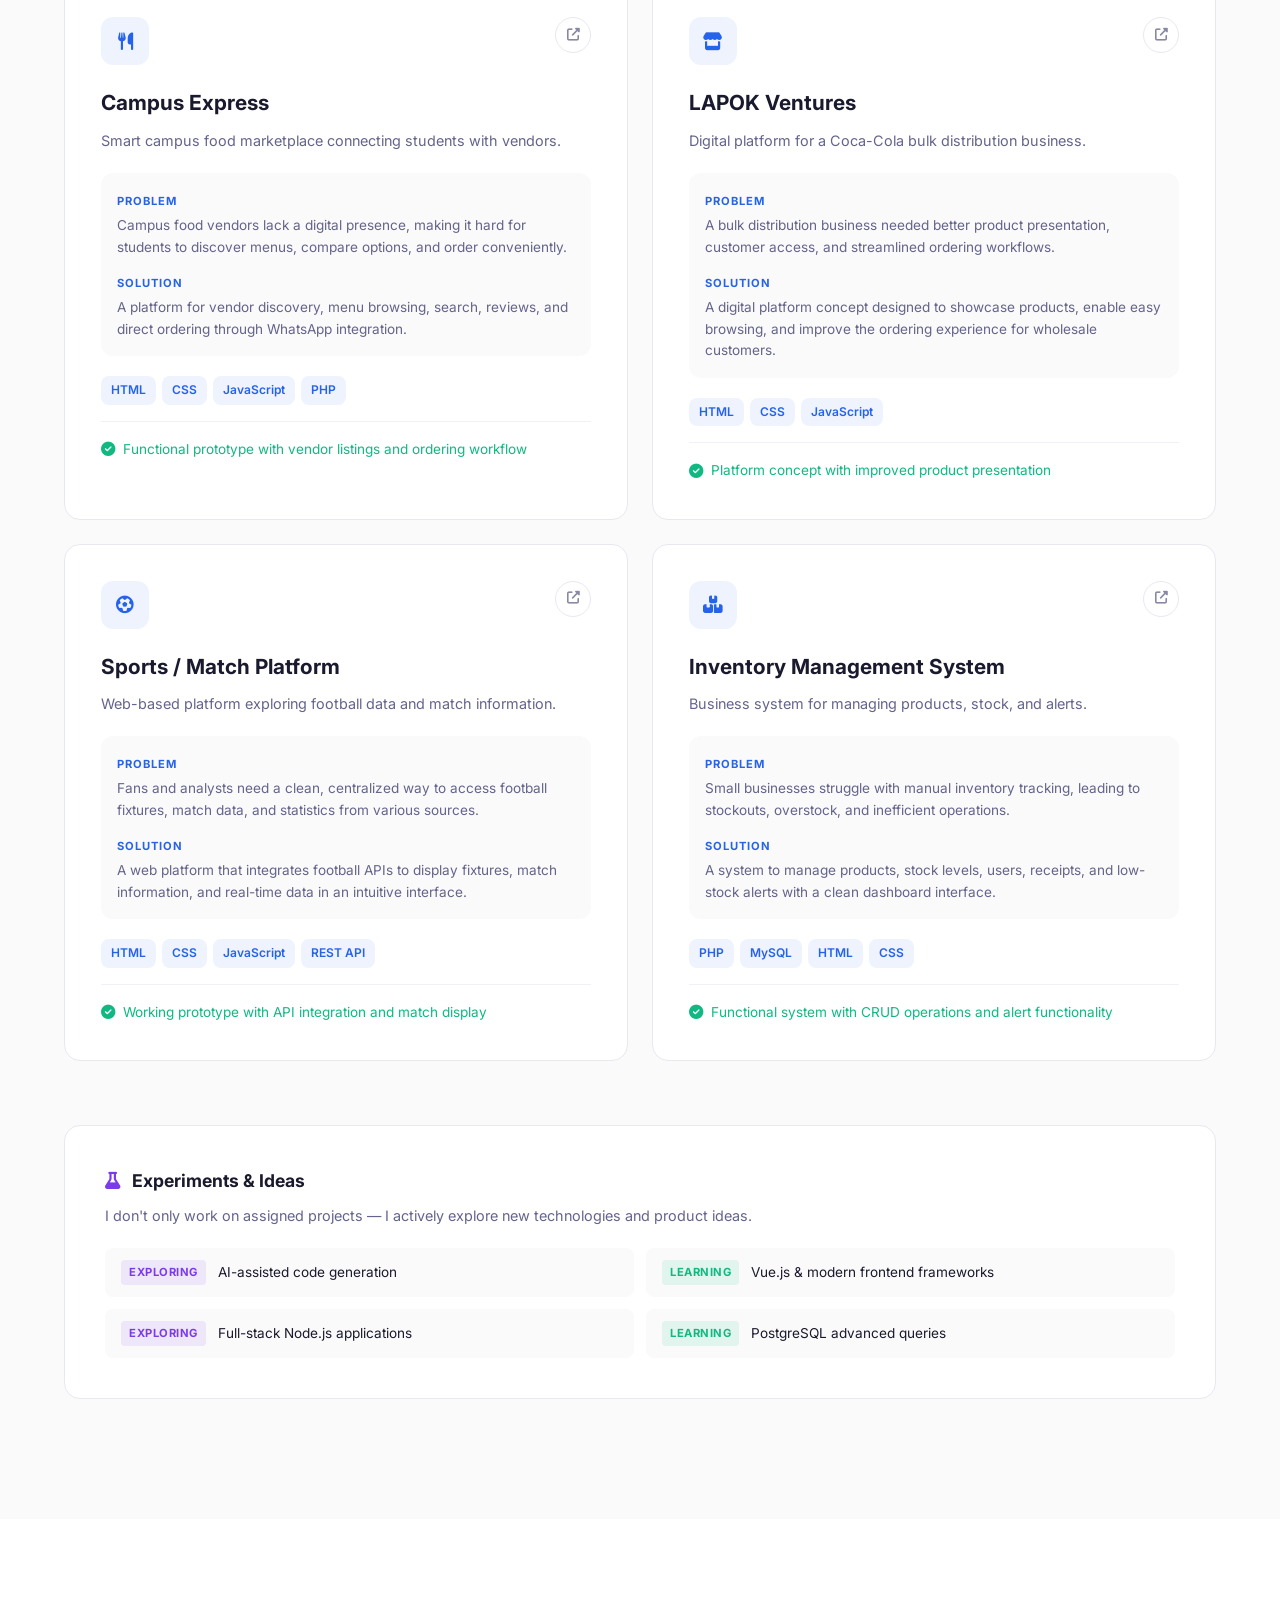
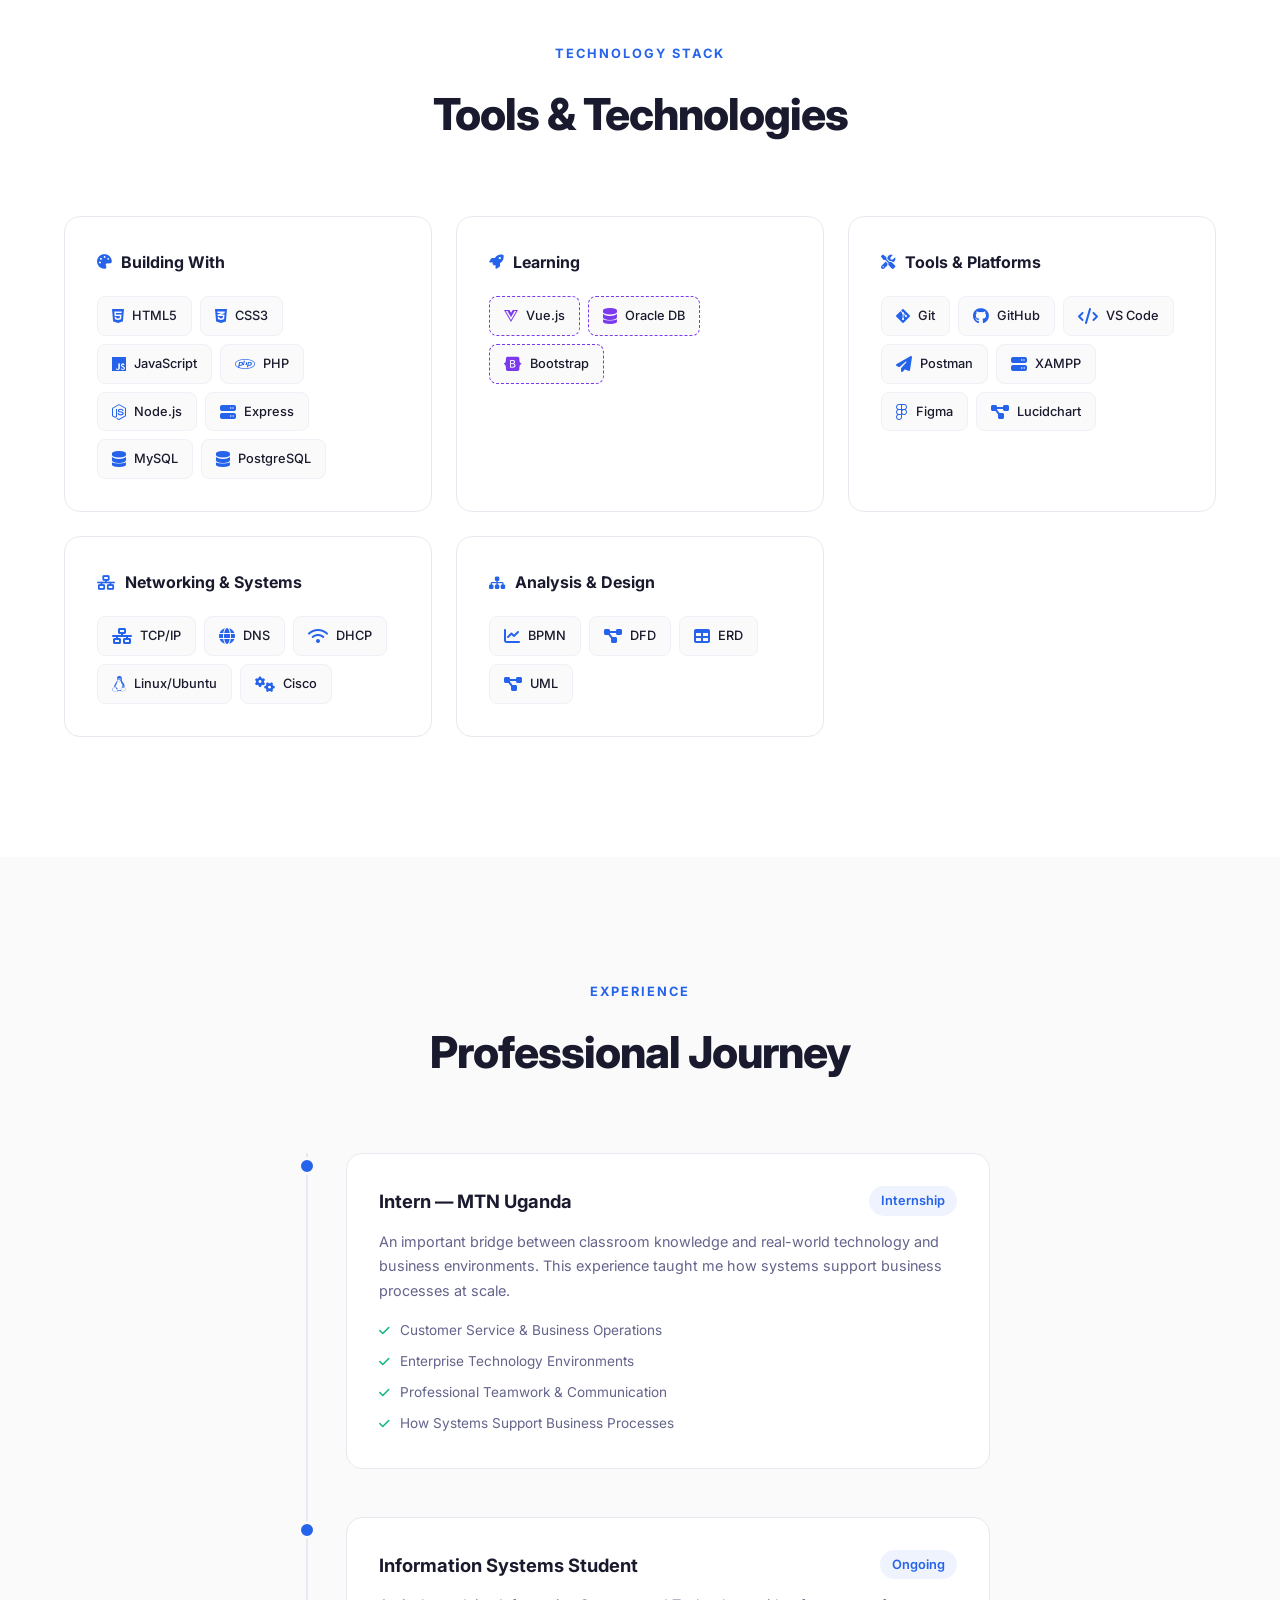
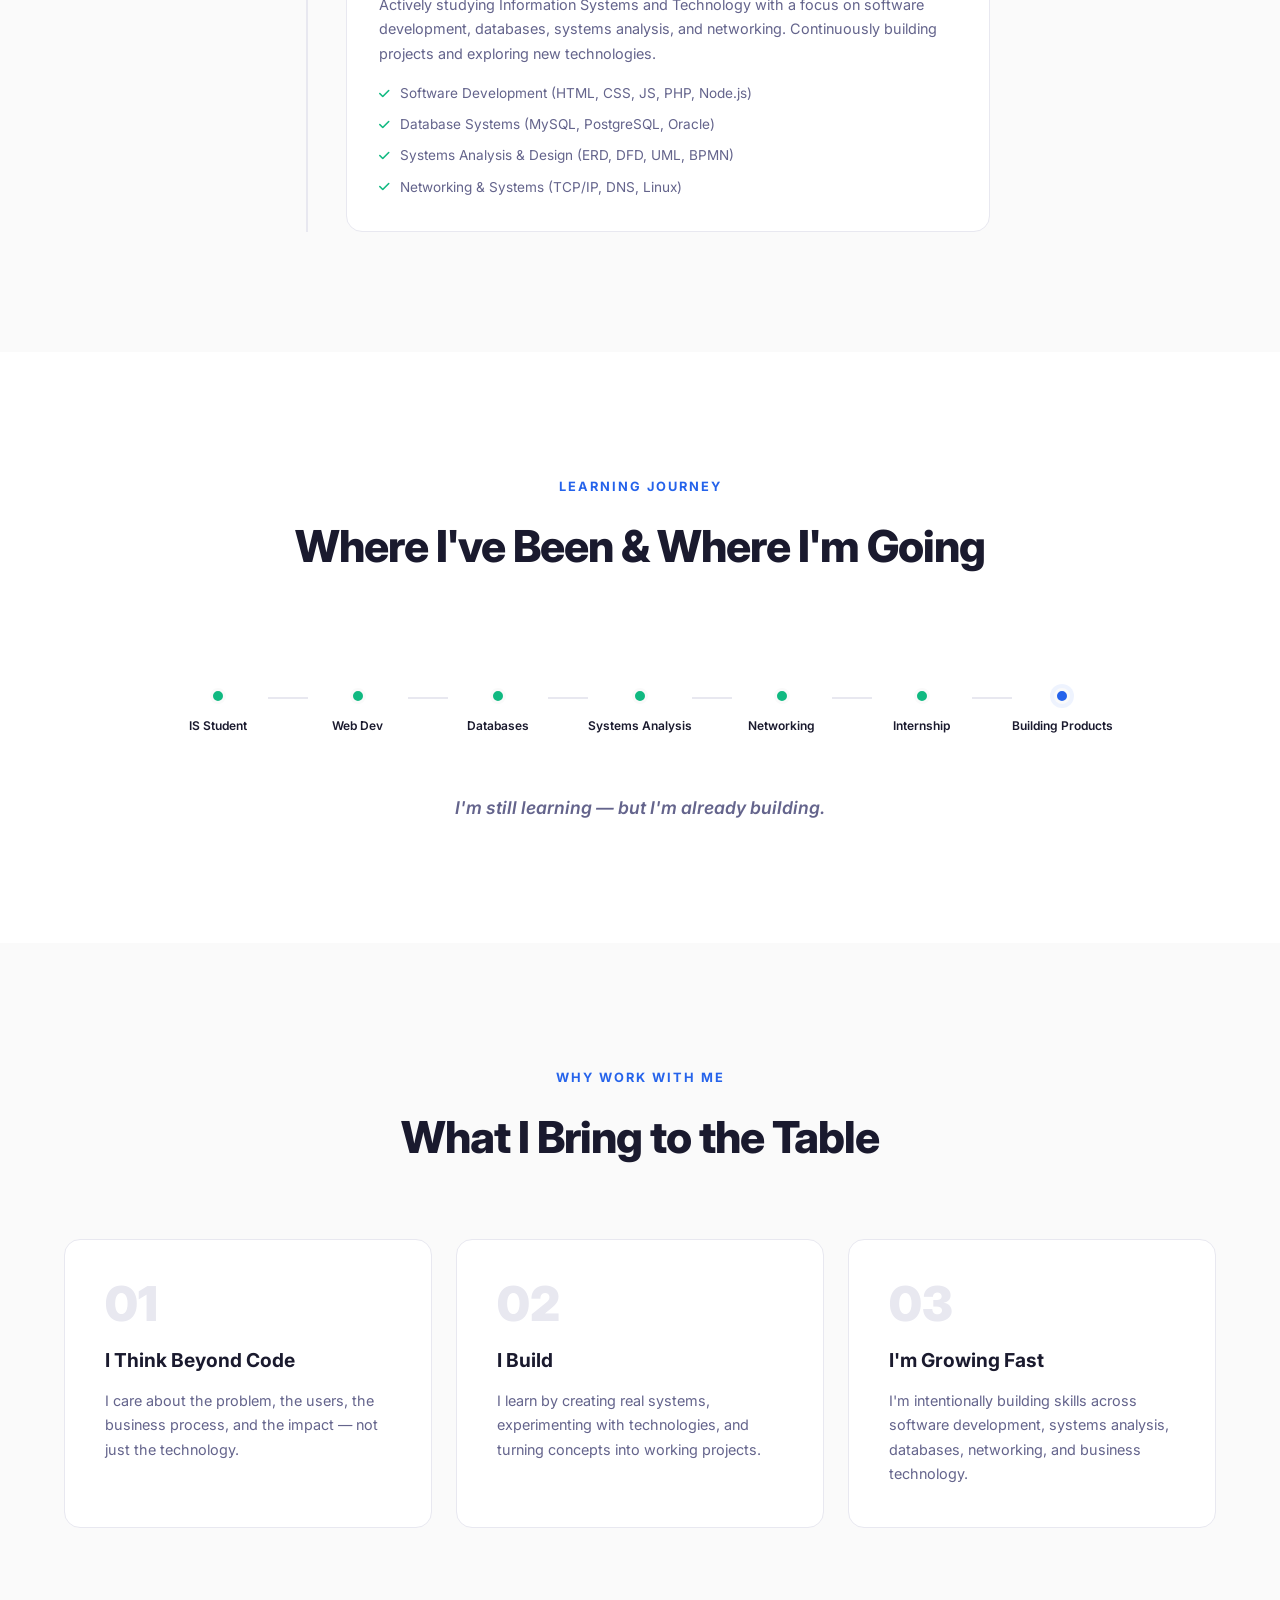
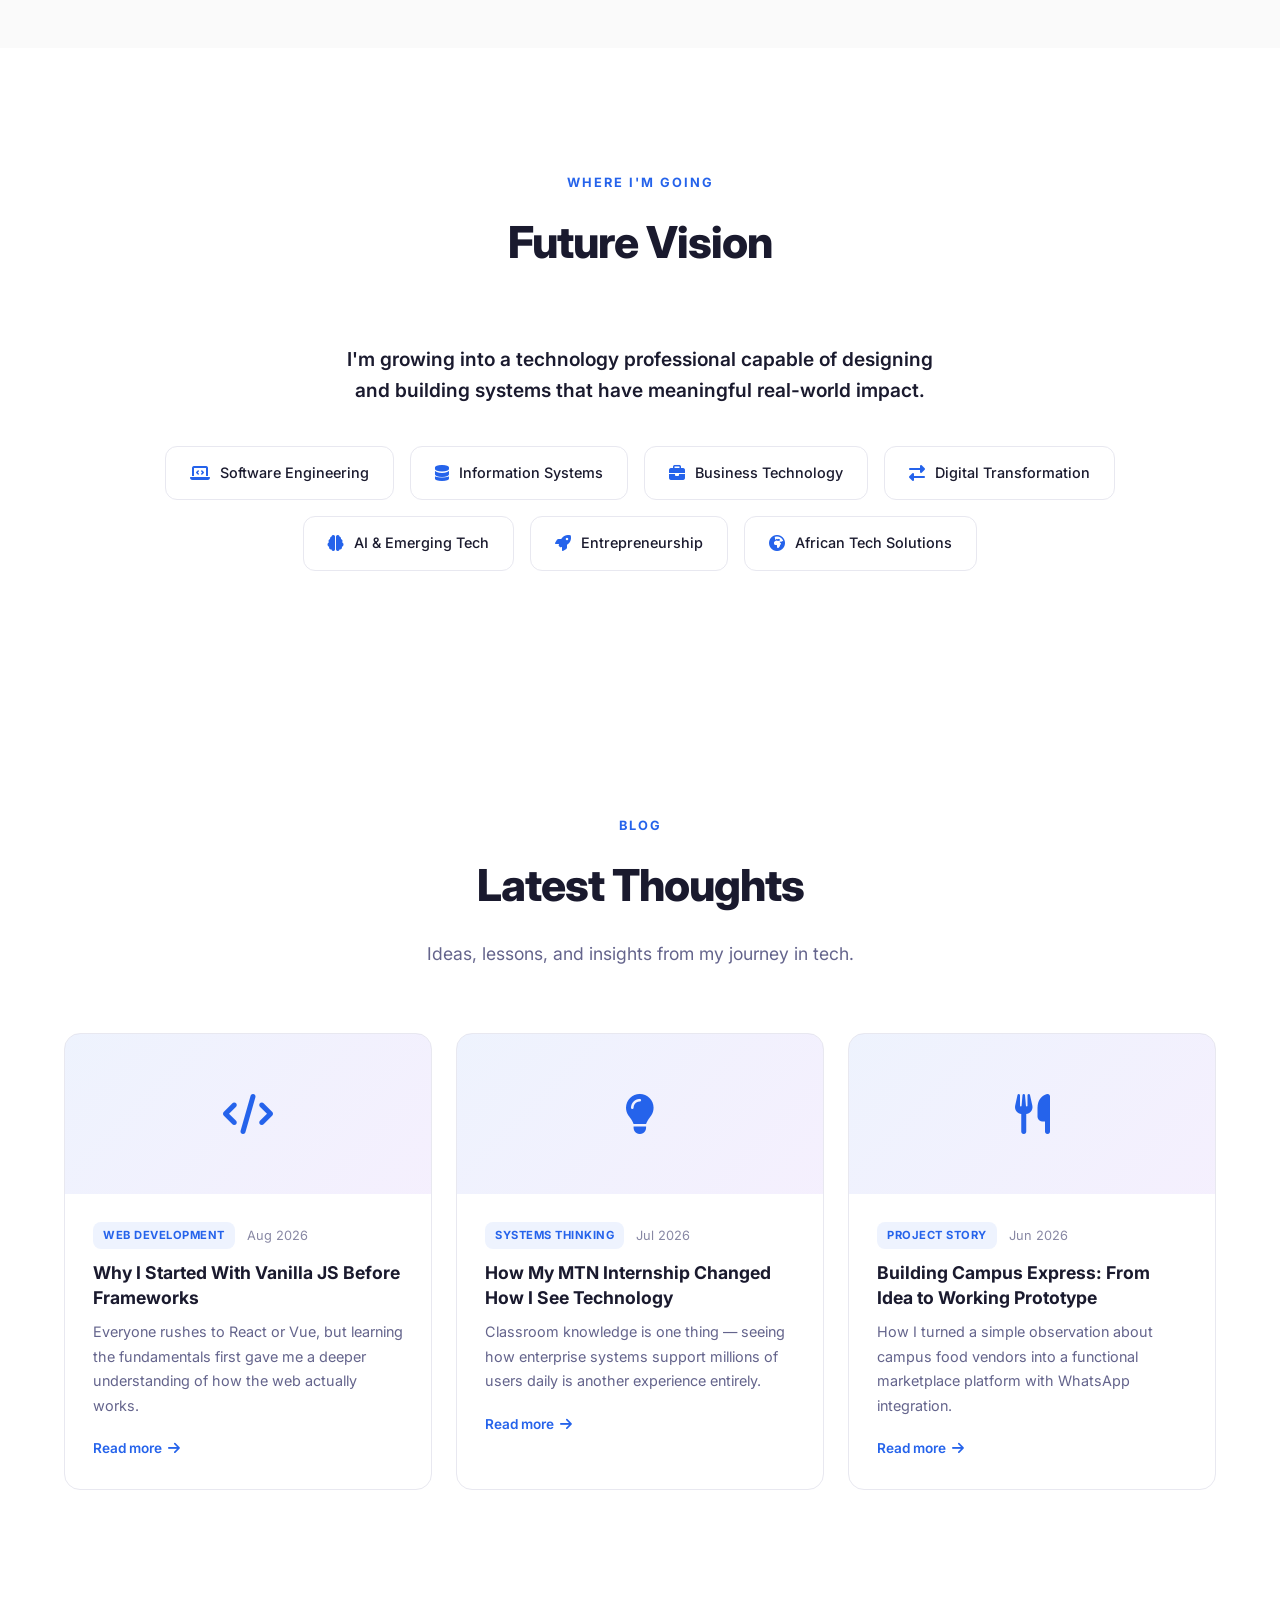
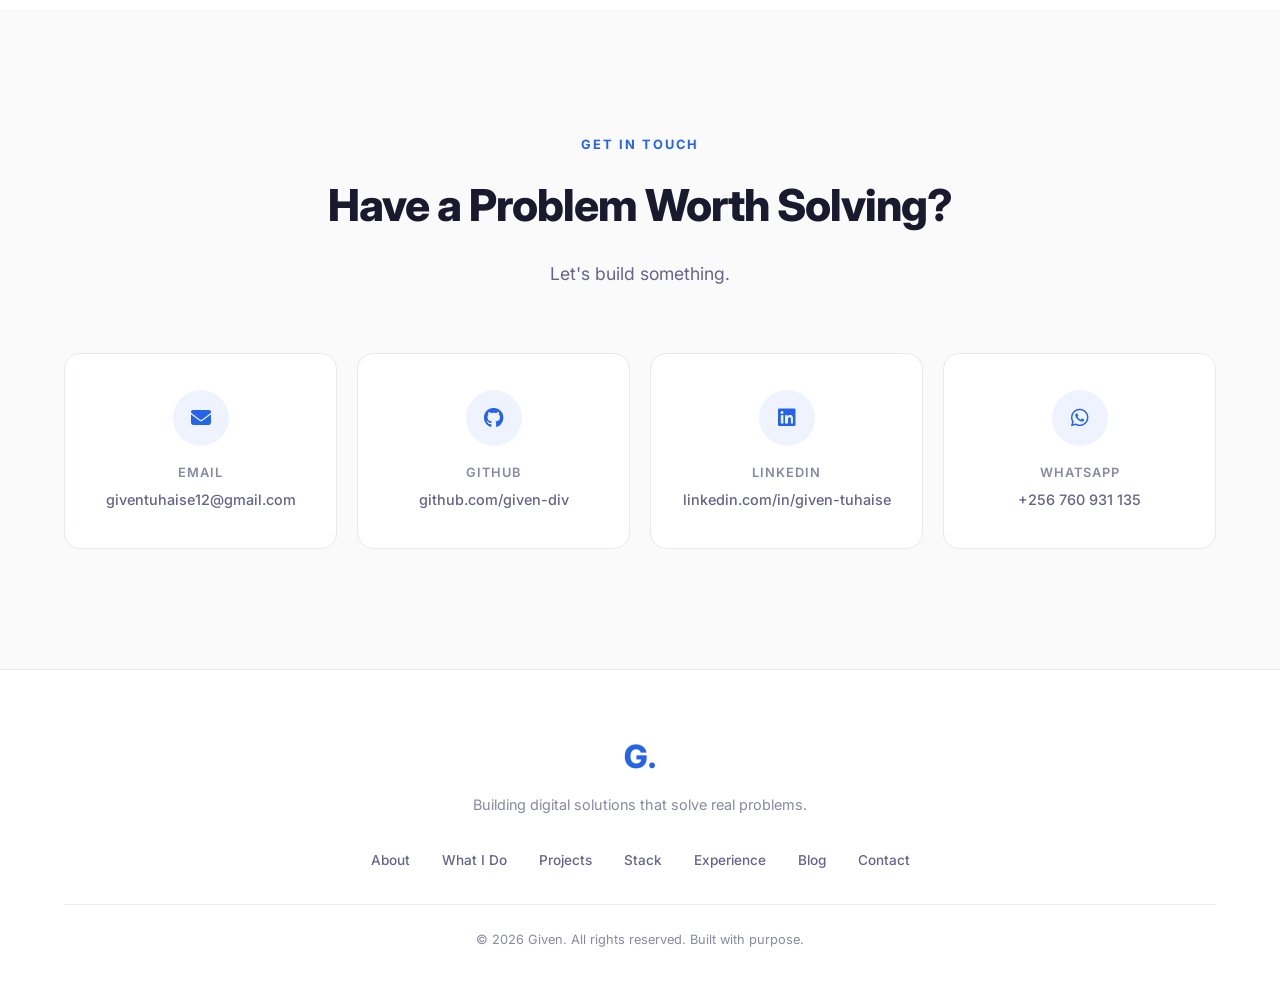
==== commit 48ba9e9f: "style: remove dark background from hero profile photo" ====
--- a/index.html
+++ b/index.html
@@ -67,7 +67,6 @@
         <div class="hero-image-wrapper">
           <img src="images/profile.png" alt="Given - Technology Builder">
         </div>
-        <div class="hero-image-bg"></div>
       </div>
     </div>
   </section>
--- a/css/style.css
+++ b/css/style.css
@@ -349,17 +349,6 @@
   object-position: center top;
 }
 
-.hero-image-bg {
-  position: absolute;
-  top: 20px;
-  left: 20px;
-  width: 380px;
-  height: 450px;
-  border-radius: var(--radius-xl);
-  background: linear-gradient(135deg, #0f172a, #1e293b);
-  z-index: 1;
-}
-
 /* ============================================
    SECTIONS
    ============================================ */
@@ -1915,11 +1904,6 @@
   }
 
   .hero-image-wrapper {
-    width: 320px;
-    height: 380px;
-  }
-
-  .hero-image-bg {
     width: 320px;
     height: 380px;
   }
@@ -1981,11 +1965,6 @@
     height: 280px;
   }
 
-  .hero-image-bg {
-    width: 240px;
-    height: 280px;
-  }
-
   .about-watermark {
     width: 250px;
     height: 300px;
@@ -2109,11 +2088,6 @@
   }
 
   .hero-image-wrapper {
-    width: 200px;
-    height: 240px;
-  }
-
-  .hero-image-bg {
     width: 200px;
     height: 240px;
   }
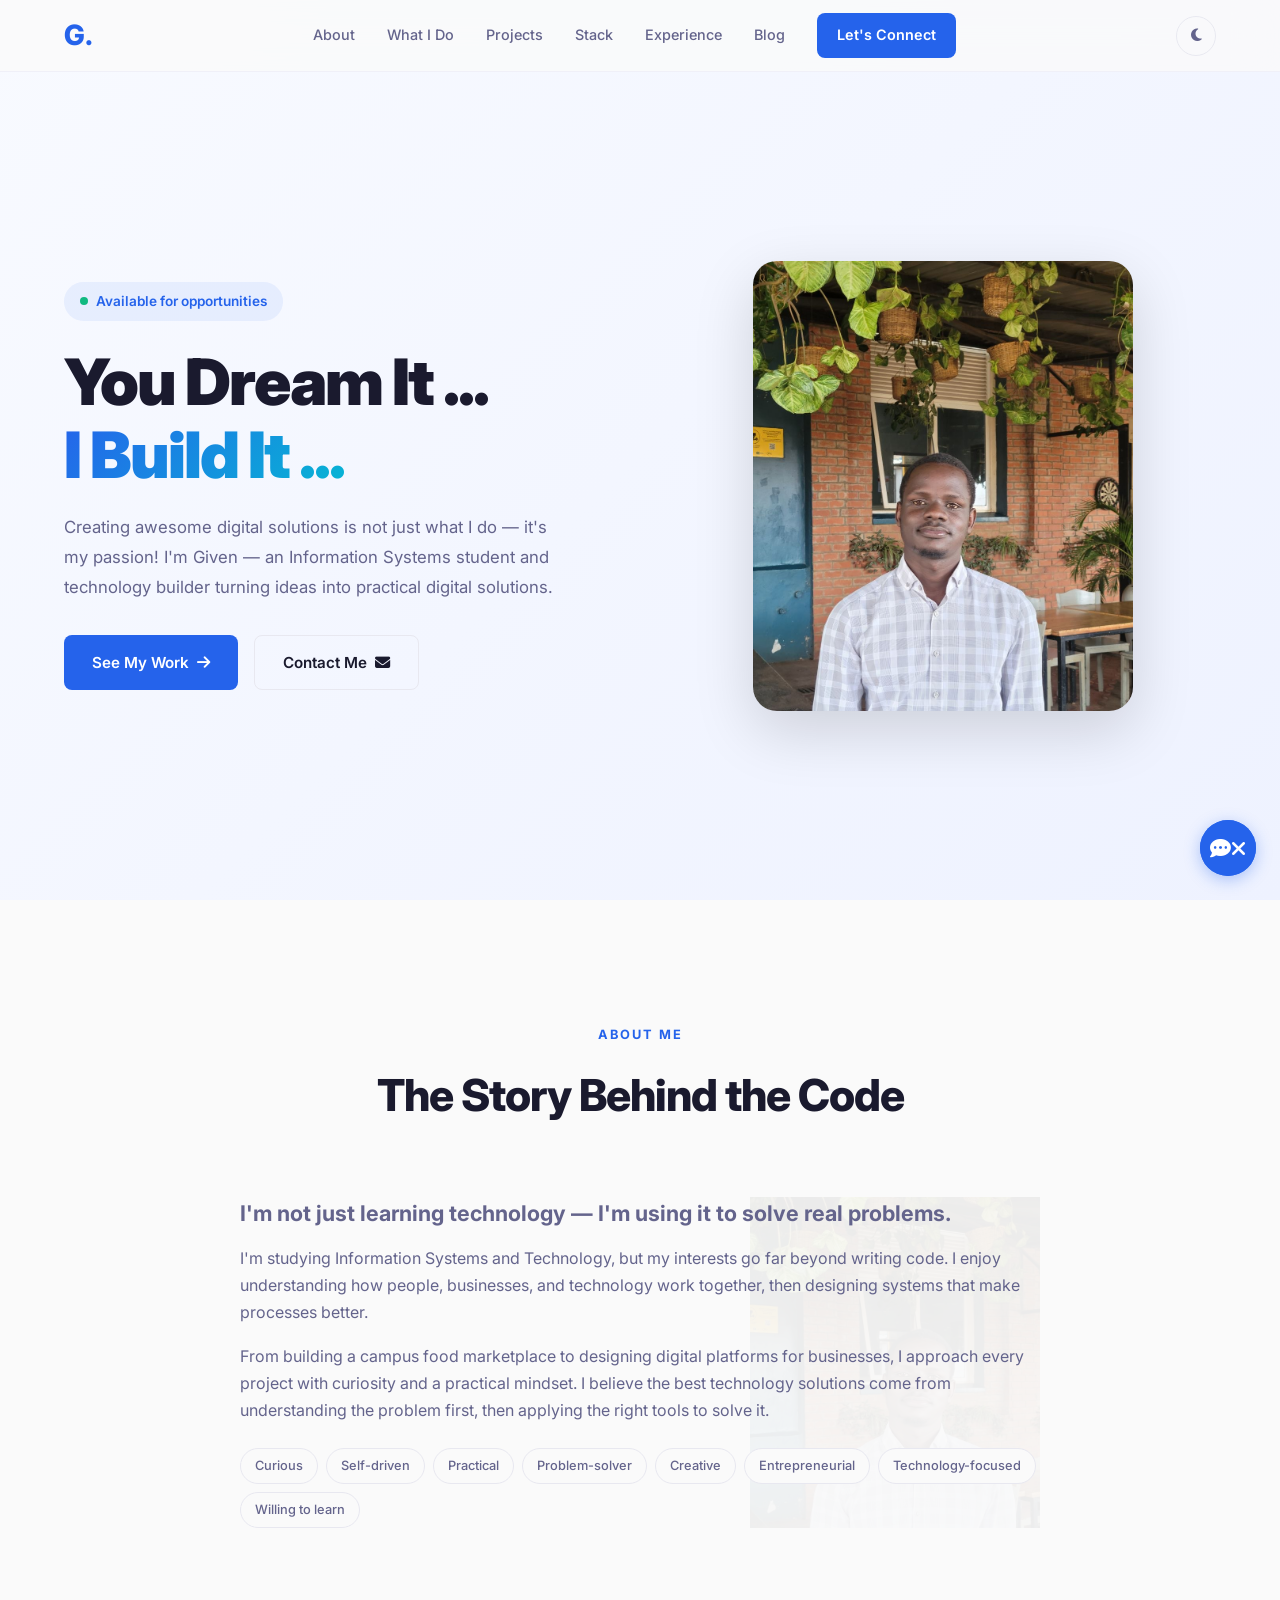
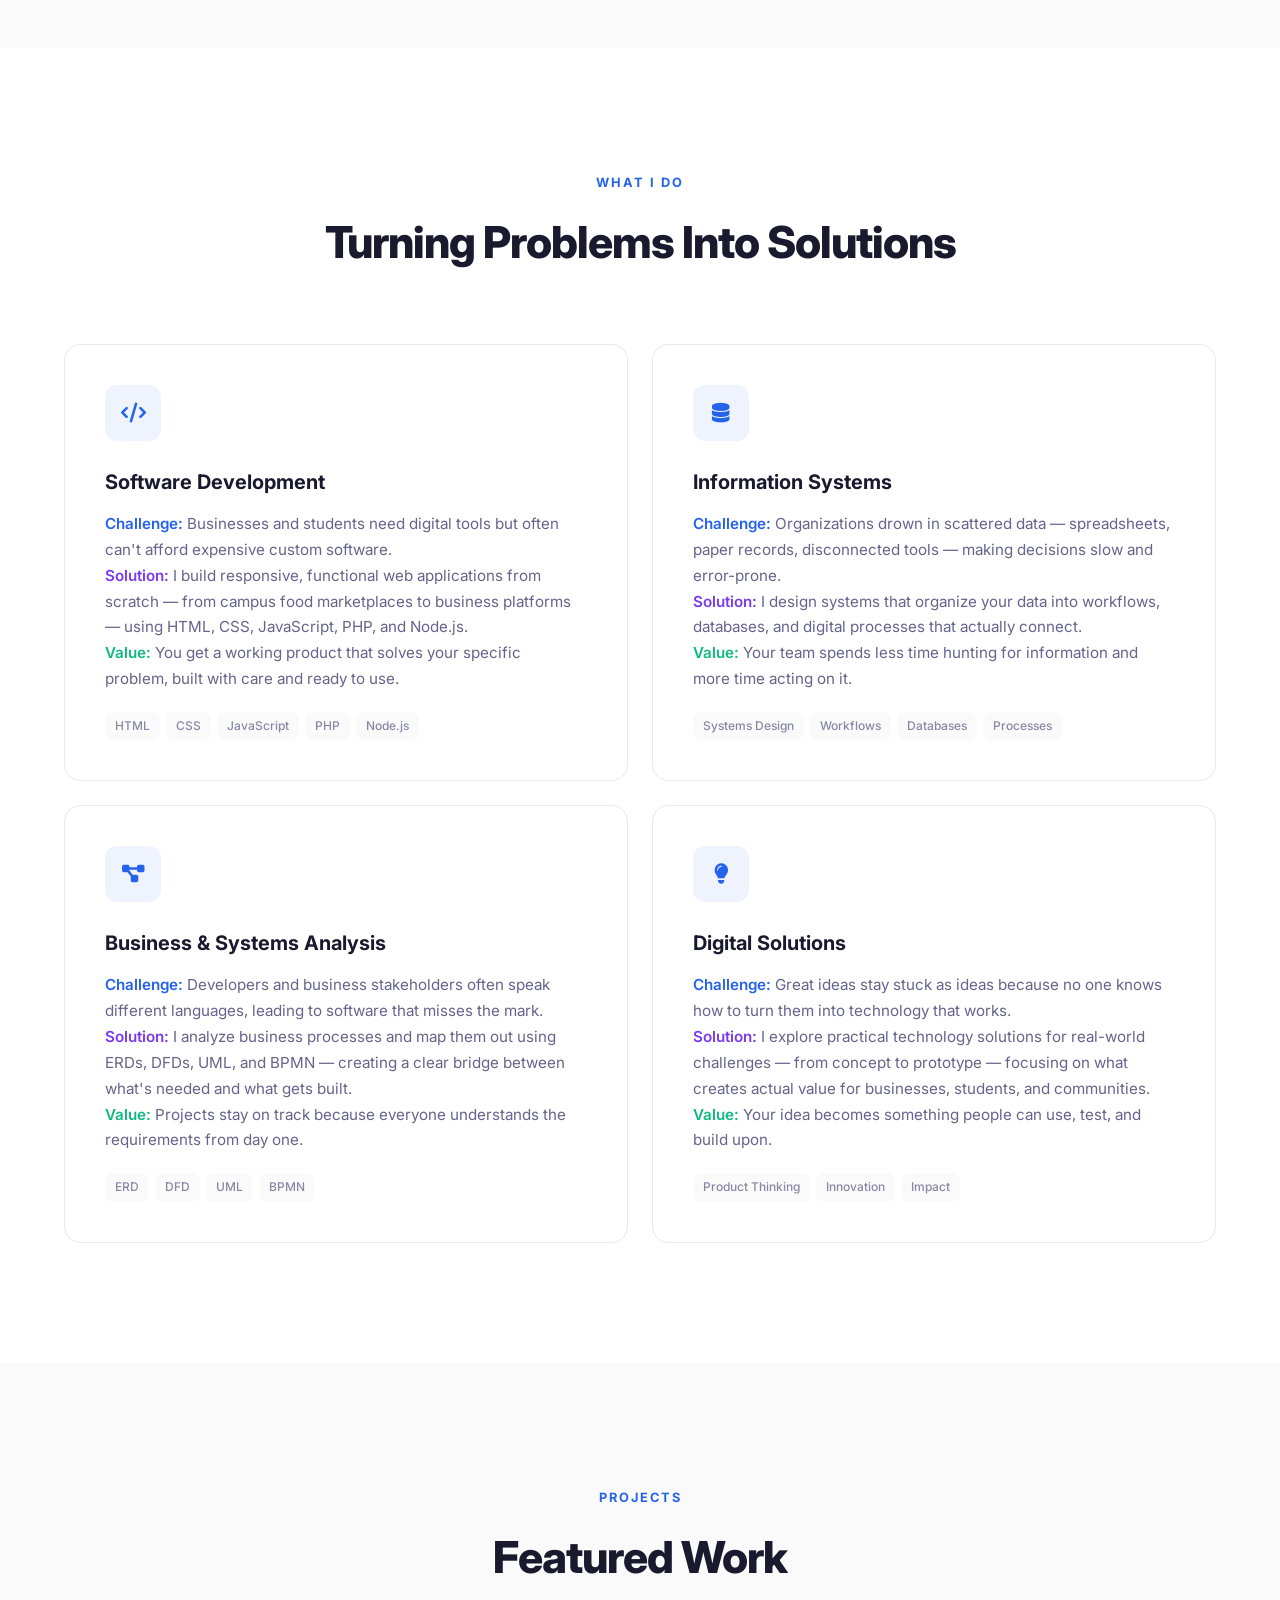
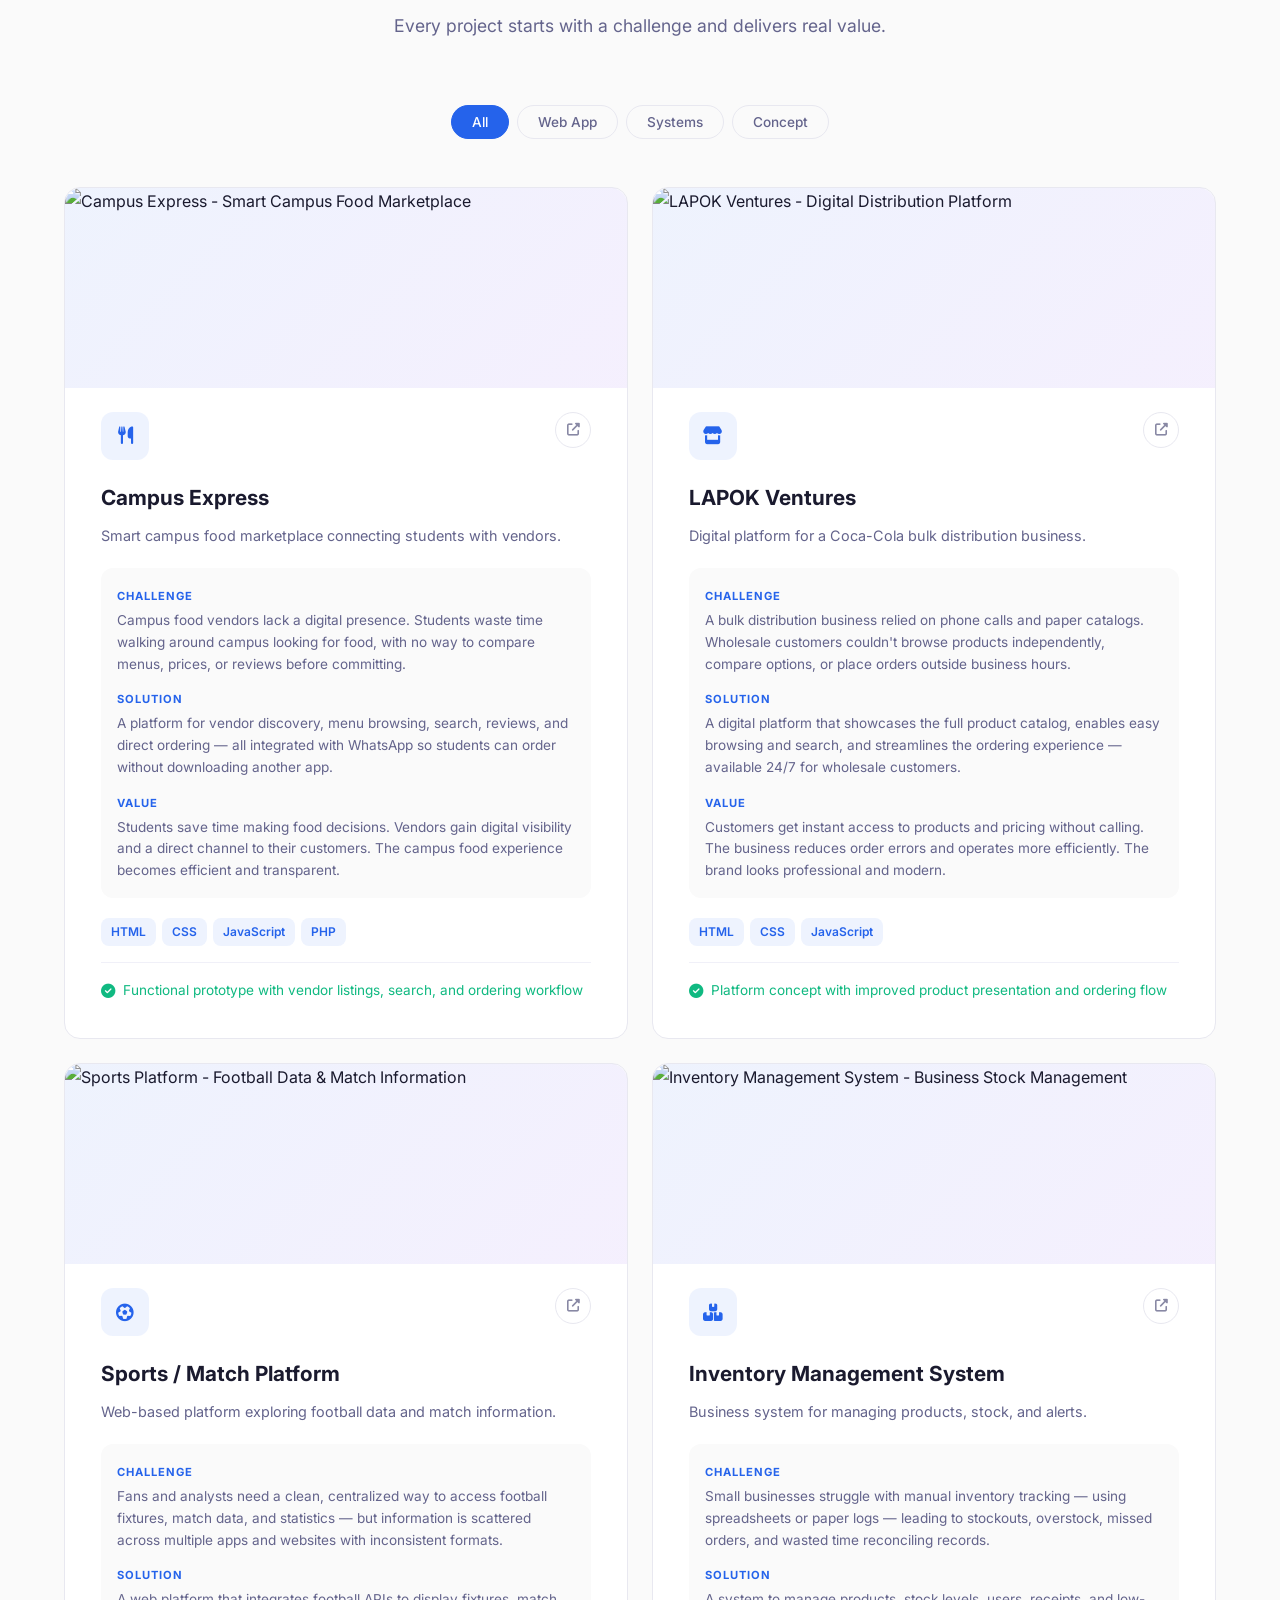
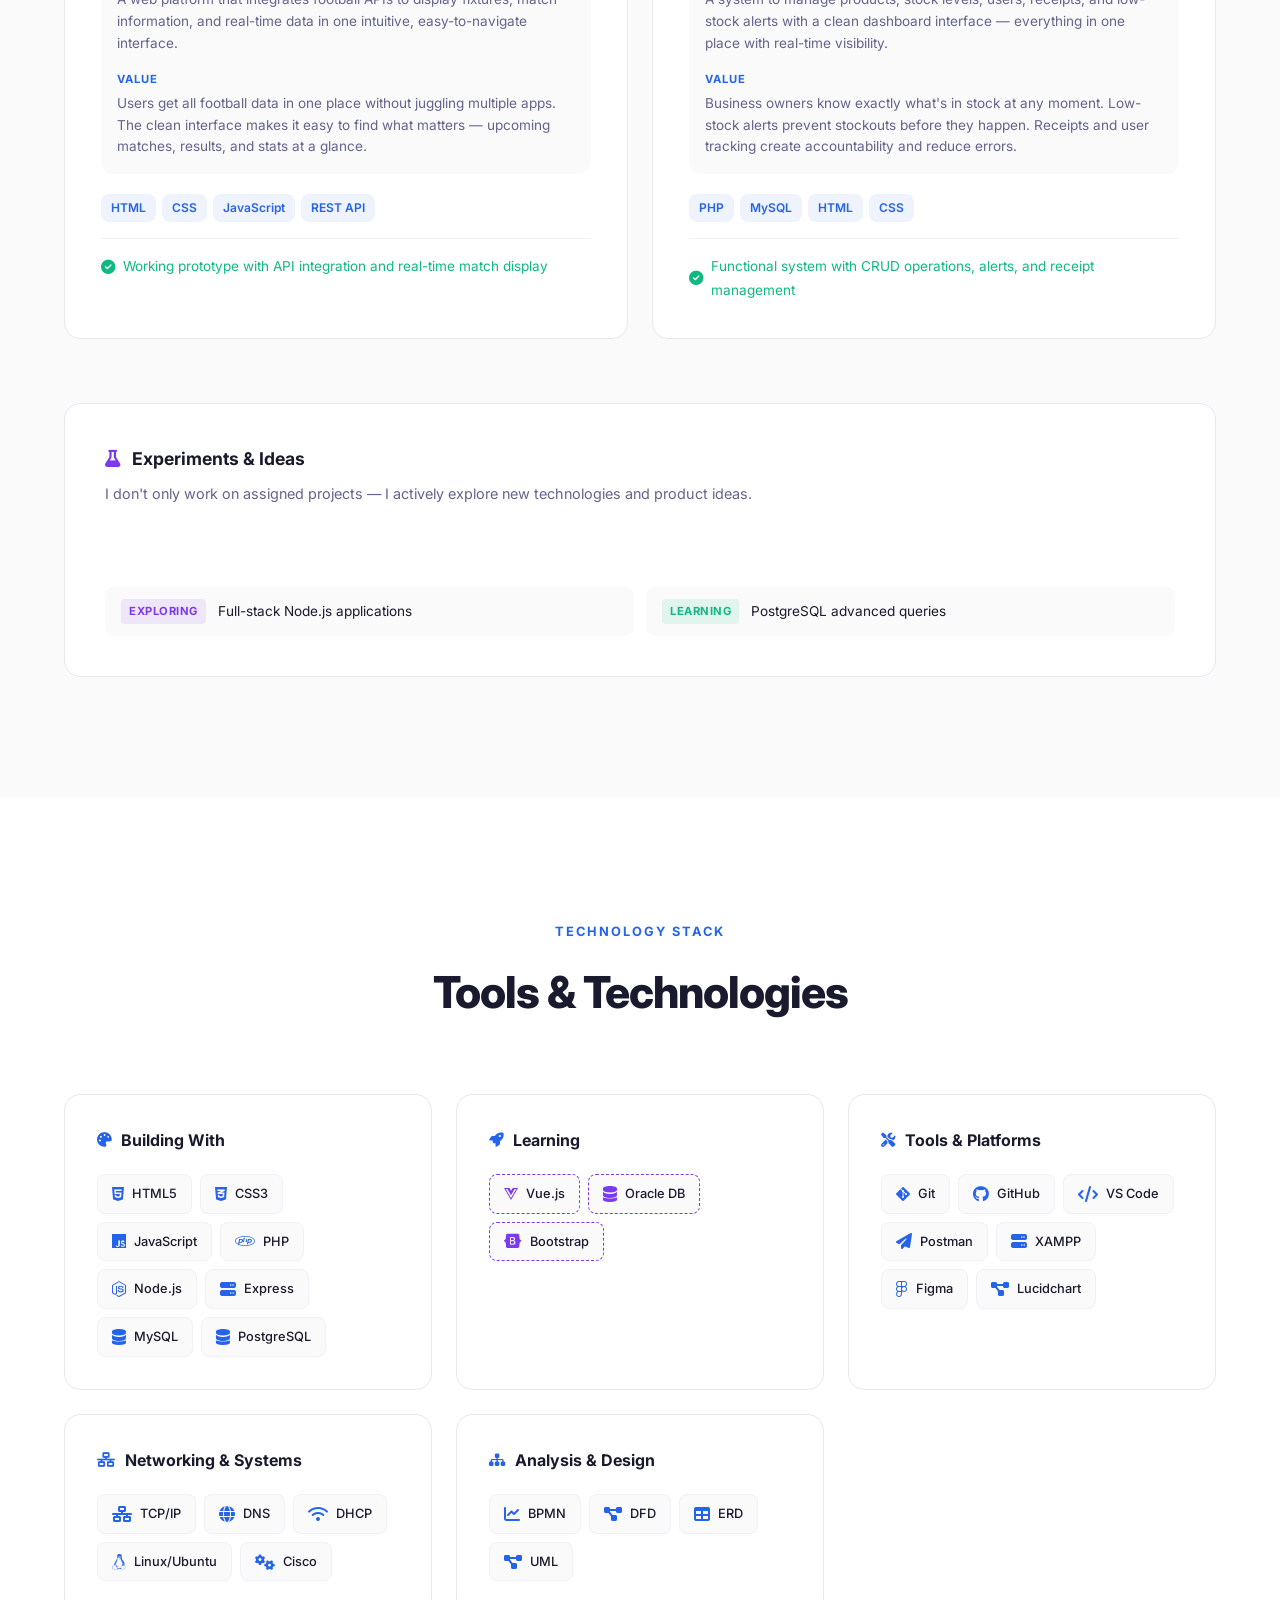
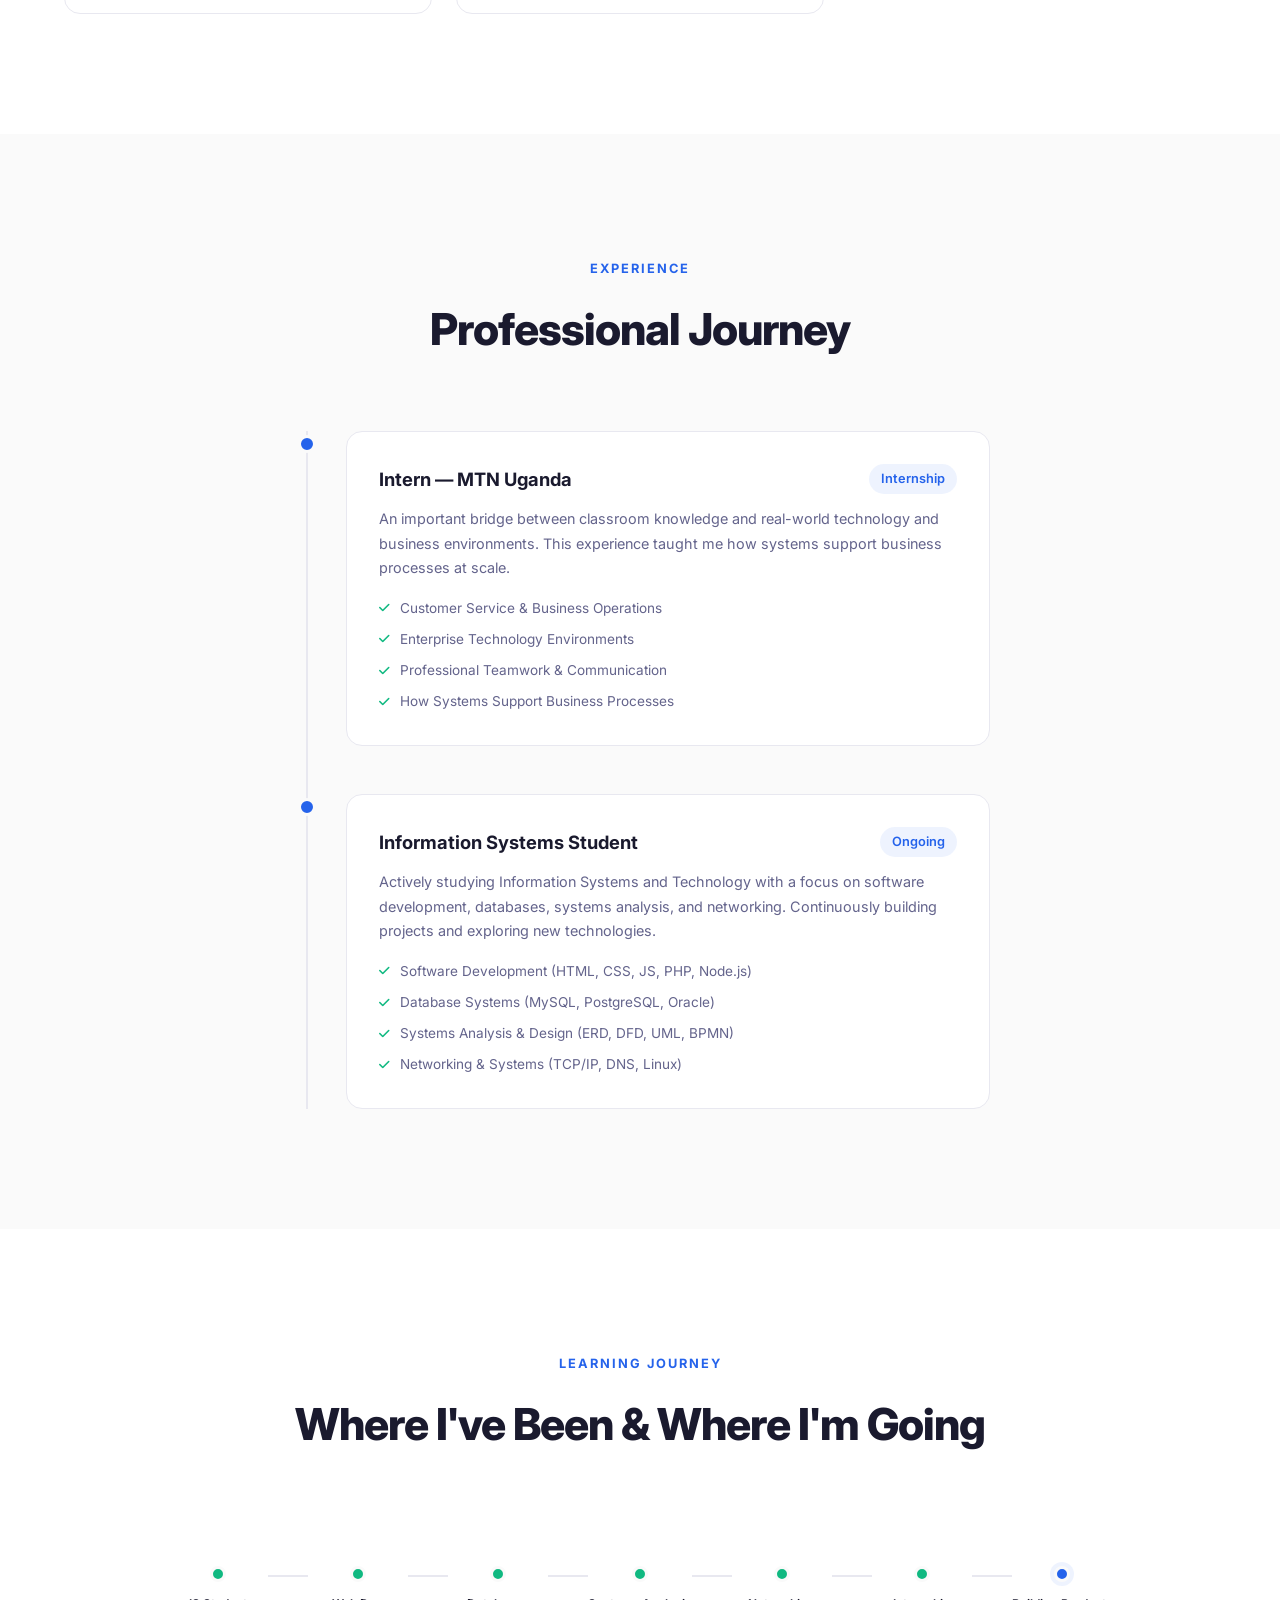
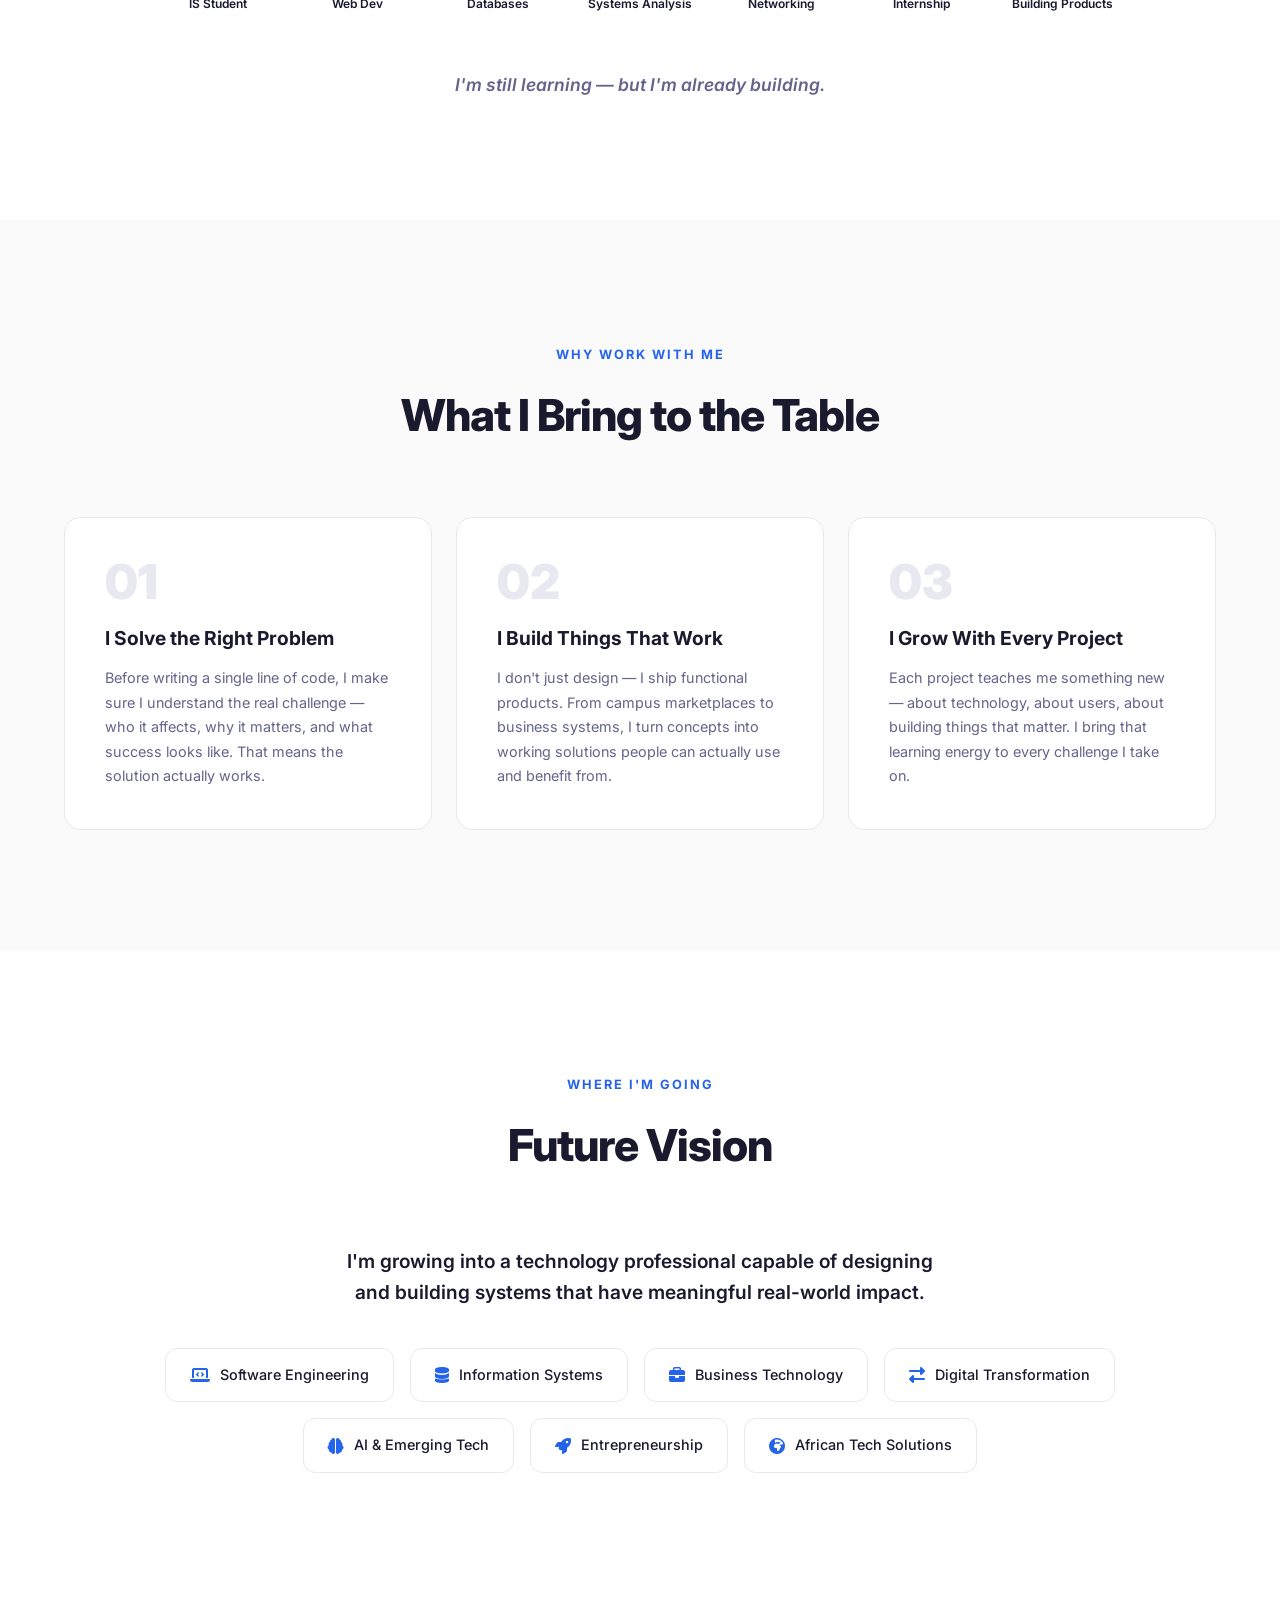
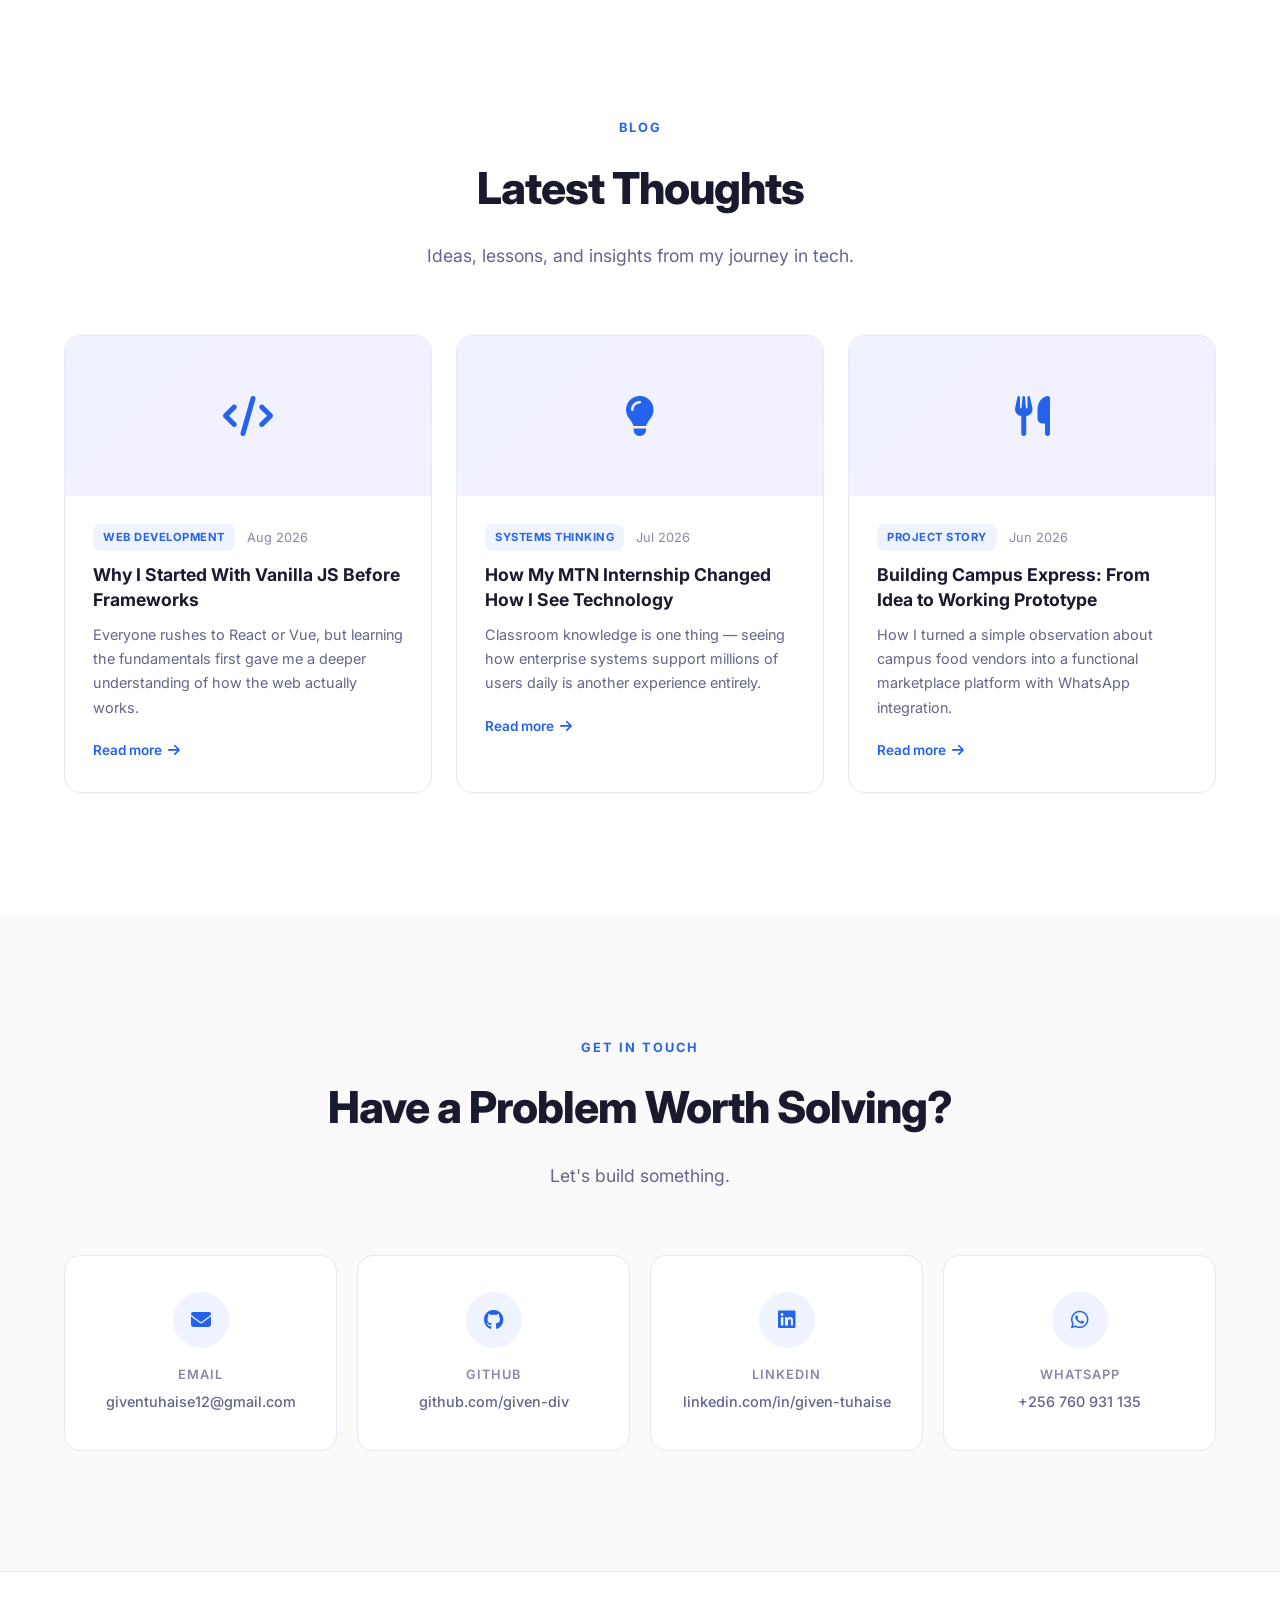
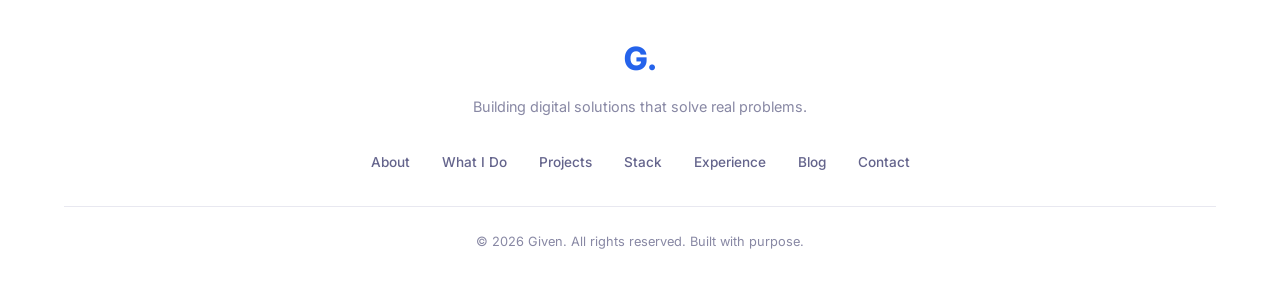
==== commit ca64a405: "Redesign portfolio with value-driven content and image support - Rename profile.jpg to profile.png (" ====
--- a/index.html
+++ b/index.html
@@ -119,71 +119,83 @@
         <h2 class="section-title">Turning Problems Into Solutions</h2>
       </div>
       <div class="capabilities-grid">
-        <div class="capability-card" data-aos="fade-up">
-          <div class="capability-icon">
-            <i class="fas fa-code"></i>
-          </div>
-          <h3 class="capability-title">Software Development</h3>
-          <p class="capability-desc">
-            Building responsive and functional web applications using HTML, CSS, JavaScript, PHP, Node.js,
-            and modern frameworks. I focus on creating solutions that work and are easy to use.
-          </p>
-          <div class="capability-tags">
-            <span>HTML</span>
-            <span>CSS</span>
-            <span>JavaScript</span>
-            <span>PHP</span>
-            <span>Node.js</span>
-          </div>
-        </div>
-
-        <div class="capability-card" data-aos="fade-up">
-          <div class="capability-icon">
-            <i class="fas fa-database"></i>
-          </div>
-          <h3 class="capability-title">Information Systems</h3>
-          <p class="capability-desc">
-            Understanding business requirements and translating them into useful information systems, workflows,
-            databases, and digital processes that add real value.
-          </p>
-          <div class="capability-tags">
-            <span>Systems Design</span>
-            <span>Workflows</span>
-            <span>Databases</span>
-            <span>Processes</span>
-          </div>
-        </div>
-
-        <div class="capability-card" data-aos="fade-up">
-          <div class="capability-icon">
-            <i class="fas fa-project-diagram"></i>
-          </div>
-          <h3 class="capability-title">Business & Systems Analysis</h3>
-          <p class="capability-desc">
-            Analyzing problems, mapping processes, and designing workflows using tools like ERDs, DFDs, UML,
-            and BPMN to communicate system requirements clearly.
-          </p>
-          <div class="capability-tags">
-            <span>ERD</span>
-            <span>DFD</span>
-            <span>UML</span>
-            <span>BPMN</span>
-          </div>
-        </div>
-
-        <div class="capability-card" data-aos="fade-up">
-          <div class="capability-icon">
-            <i class="fas fa-lightbulb"></i>
-          </div>
-          <h3 class="capability-title">Digital Solutions</h3>
-          <p class="capability-desc">
-            Exploring practical technology solutions for real-world challenges, particularly solutions that
-            create value for businesses, students, and communities.
-          </p>
-          <div class="capability-tags">
-            <span>Product Thinking</span>
-            <span>Innovation</span>
-            <span>Impact</span>
+        <div class="capability-card">
+          <div class="capability-card-content">
+            <div class="capability-icon">
+              <i class="fas fa-code"></i>
+            </div>
+            <h3 class="capability-title">Software Development</h3>
+            <p class="capability-desc">
+              <strong>Challenge:</strong> Businesses and students need digital tools but often can't afford expensive custom software.<br>
+              <strong>Solution:</strong> I build responsive, functional web applications from scratch — from campus food marketplaces to business platforms — using HTML, CSS, JavaScript, PHP, and Node.js.<br>
+              <strong>Value:</strong> You get a working product that solves your specific problem, built with care and ready to use.
+            </p>
+            <div class="capability-tags">
+              <span>HTML</span>
+              <span>CSS</span>
+              <span>JavaScript</span>
+              <span>PHP</span>
+              <span>Node.js</span>
+            </div>
+          </div>
+        </div>
+
+        <div class="capability-card">
+          <div class="capability-card-content">
+            <div class="capability-icon">
+              <i class="fas fa-database"></i>
+            </div>
+            <h3 class="capability-title">Information Systems</h3>
+            <p class="capability-desc">
+              <strong>Challenge:</strong> Organizations drown in scattered data — spreadsheets, paper records, disconnected tools — making decisions slow and error-prone.<br>
+              <strong>Solution:</strong> I design systems that organize your data into workflows, databases, and digital processes that actually connect.<br>
+              <strong>Value:</strong> Your team spends less time hunting for information and more time acting on it.
+            </p>
+            <div class="capability-tags">
+              <span>Systems Design</span>
+              <span>Workflows</span>
+              <span>Databases</span>
+              <span>Processes</span>
+            </div>
+          </div>
+        </div>
+
+        <div class="capability-card">
+          <div class="capability-card-content">
+            <div class="capability-icon">
+              <i class="fas fa-project-diagram"></i>
+            </div>
+            <h3 class="capability-title">Business & Systems Analysis</h3>
+            <p class="capability-desc">
+              <strong>Challenge:</strong> Developers and business stakeholders often speak different languages, leading to software that misses the mark.<br>
+              <strong>Solution:</strong> I analyze business processes and map them out using ERDs, DFDs, UML, and BPMN — creating a clear bridge between what's needed and what gets built.<br>
+              <strong>Value:</strong> Projects stay on track because everyone understands the requirements from day one.
+            </p>
+            <div class="capability-tags">
+              <span>ERD</span>
+              <span>DFD</span>
+              <span>UML</span>
+              <span>BPMN</span>
+            </div>
+          </div>
+        </div>
+
+        <div class="capability-card">
+          <div class="capability-card-content">
+            <div class="capability-icon">
+              <i class="fas fa-lightbulb"></i>
+            </div>
+            <h3 class="capability-title">Digital Solutions</h3>
+            <p class="capability-desc">
+              <strong>Challenge:</strong> Great ideas stay stuck as ideas because no one knows how to turn them into technology that works.<br>
+              <strong>Solution:</strong> I explore practical technology solutions for real-world challenges — from concept to prototype — focusing on what creates actual value for businesses, students, and communities.<br>
+              <strong>Value:</strong> Your idea becomes something people can use, test, and build upon.
+            </p>
+            <div class="capability-tags">
+              <span>Product Thinking</span>
+              <span>Innovation</span>
+              <span>Impact</span>
+            </div>
           </div>
         </div>
       </div>
@@ -196,7 +208,7 @@
       <div class="section-header">
         <span class="section-label">Projects</span>
         <h2 class="section-title">Featured Work</h2>
-        <p class="section-subtitle">Every project starts with a problem and ends with a solution.</p>
+        <p class="section-subtitle">Every project starts with a challenge and delivers real value.</p>
       </div>
 
       <div class="projects-filter">
@@ -209,6 +221,9 @@
       <div class="projects-grid">
         <!-- Project 1: Campus Express -->
         <article class="project-card" data-category="web">
+          <div class="project-card-image">
+            <img src="images/project-campus-express.png" alt="Campus Express - Smart Campus Food Marketplace">
+          </div>
           <div class="project-card-header">
             <div class="project-icon">
               <i class="fas fa-utensils"></i>
@@ -221,12 +236,16 @@
           <p class="project-tagline">Smart campus food marketplace connecting students with vendors.</p>
           <div class="project-story">
             <div class="project-step">
-              <span class="step-label">Problem</span>
-              <p>Campus food vendors lack a digital presence, making it hard for students to discover menus, compare options, and order conveniently.</p>
+              <span class="step-label">Challenge</span>
+              <p>Campus food vendors lack a digital presence. Students waste time walking around campus looking for food, with no way to compare menus, prices, or reviews before committing.</p>
             </div>
             <div class="project-step">
               <span class="step-label">Solution</span>
-              <p>A platform for vendor discovery, menu browsing, search, reviews, and direct ordering through WhatsApp integration.</p>
+              <p>A platform for vendor discovery, menu browsing, search, reviews, and direct ordering — all integrated with WhatsApp so students can order without downloading another app.</p>
+            </div>
+            <div class="project-step">
+              <span class="step-label">Value</span>
+              <p>Students save time making food decisions. Vendors gain digital visibility and a direct channel to their customers. The campus food experience becomes efficient and transparent.</p>
             </div>
           </div>
           <div class="project-tech">
@@ -237,12 +256,15 @@
           </div>
           <div class="project-result">
             <i class="fas fa-check-circle"></i>
-            <span>Functional prototype with vendor listings and ordering workflow</span>
+            <span>Functional prototype with vendor listings, search, and ordering workflow</span>
           </div>
         </article>
 
         <!-- Project 2: LAPOK Ventures -->
         <article class="project-card" data-category="web">
+          <div class="project-card-image">
+            <img src="images/project-lapok-ventures.png" alt="LAPOK Ventures - Digital Distribution Platform">
+          </div>
           <div class="project-card-header">
             <div class="project-icon">
               <i class="fas fa-store"></i>
@@ -255,12 +277,16 @@
           <p class="project-tagline">Digital platform for a Coca-Cola bulk distribution business.</p>
           <div class="project-story">
             <div class="project-step">
-              <span class="step-label">Problem</span>
-              <p>A bulk distribution business needed better product presentation, customer access, and streamlined ordering workflows.</p>
+              <span class="step-label">Challenge</span>
+              <p>A bulk distribution business relied on phone calls and paper catalogs. Wholesale customers couldn't browse products independently, compare options, or place orders outside business hours.</p>
             </div>
             <div class="project-step">
               <span class="step-label">Solution</span>
-              <p>A digital platform concept designed to showcase products, enable easy browsing, and improve the ordering experience for wholesale customers.</p>
+              <p>A digital platform that showcases the full product catalog, enables easy browsing and search, and streamlines the ordering experience — available 24/7 for wholesale customers.</p>
+            </div>
+            <div class="project-step">
+              <span class="step-label">Value</span>
+              <p>Customers get instant access to products and pricing without calling. The business reduces order errors and operates more efficiently. The brand looks professional and modern.</p>
             </div>
           </div>
           <div class="project-tech">
@@ -270,12 +296,15 @@
           </div>
           <div class="project-result">
             <i class="fas fa-check-circle"></i>
-            <span>Platform concept with improved product presentation</span>
+            <span>Platform concept with improved product presentation and ordering flow</span>
           </div>
         </article>
 
         <!-- Project 3: Sports Platform -->
         <article class="project-card" data-category="web">
+          <div class="project-card-image">
+            <img src="images/project-sports-platform.png" alt="Sports Platform - Football Data & Match Information">
+          </div>
           <div class="project-card-header">
             <div class="project-icon">
               <i class="fas fa-futbol"></i>
@@ -288,12 +317,16 @@
           <p class="project-tagline">Web-based platform exploring football data and match information.</p>
           <div class="project-story">
             <div class="project-step">
-              <span class="step-label">Problem</span>
-              <p>Fans and analysts need a clean, centralized way to access football fixtures, match data, and statistics from various sources.</p>
+              <span class="step-label">Challenge</span>
+              <p>Fans and analysts need a clean, centralized way to access football fixtures, match data, and statistics — but information is scattered across multiple apps and websites with inconsistent formats.</p>
             </div>
             <div class="project-step">
               <span class="step-label">Solution</span>
-              <p>A web platform that integrates football APIs to display fixtures, match information, and real-time data in an intuitive interface.</p>
+              <p>A web platform that integrates football APIs to display fixtures, match information, and real-time data in one intuitive, easy-to-navigate interface.</p>
+            </div>
+            <div class="project-step">
+              <span class="step-label">Value</span>
+              <p>Users get all football data in one place without juggling multiple apps. The clean interface makes it easy to find what matters — upcoming matches, results, and stats at a glance.</p>
             </div>
           </div>
           <div class="project-tech">
@@ -304,12 +337,15 @@
           </div>
           <div class="project-result">
             <i class="fas fa-check-circle"></i>
-            <span>Working prototype with API integration and match display</span>
+            <span>Working prototype with API integration and real-time match display</span>
           </div>
         </article>
 
         <!-- Project 4: Inventory Management -->
         <article class="project-card" data-category="systems">
+          <div class="project-card-image">
+            <img src="images/project-inventory-system.png" alt="Inventory Management System - Business Stock Management">
+          </div>
           <div class="project-card-header">
             <div class="project-icon">
               <i class="fas fa-boxes"></i>
@@ -322,12 +358,16 @@
           <p class="project-tagline">Business system for managing products, stock, and alerts.</p>
           <div class="project-story">
             <div class="project-step">
-              <span class="step-label">Problem</span>
-              <p>Small businesses struggle with manual inventory tracking, leading to stockouts, overstock, and inefficient operations.</p>
+              <span class="step-label">Challenge</span>
+              <p>Small businesses struggle with manual inventory tracking — using spreadsheets or paper logs — leading to stockouts, overstock, missed orders, and wasted time reconciling records.</p>
             </div>
             <div class="project-step">
               <span class="step-label">Solution</span>
-              <p>A system to manage products, stock levels, users, receipts, and low-stock alerts with a clean dashboard interface.</p>
+              <p>A system to manage products, stock levels, users, receipts, and low-stock alerts with a clean dashboard interface — everything in one place with real-time visibility.</p>
+            </div>
+            <div class="project-step">
+              <span class="step-label">Value</span>
+              <p>Business owners know exactly what's in stock at any moment. Low-stock alerts prevent stockouts before they happen. Receipts and user tracking create accountability and reduce errors.</p>
             </div>
           </div>
           <div class="project-tech">
@@ -338,7 +378,7 @@
           </div>
           <div class="project-result">
             <i class="fas fa-check-circle"></i>
-            <span>Functional system with CRUD operations and alert functionality</span>
+            <span>Functional system with CRUD operations, alerts, and receipt management</span>
           </div>
         </article>
       </div>
@@ -668,18 +708,18 @@
       <div class="why-grid">
         <div class="why-card">
           <div class="why-number">01</div>
-          <h3>I Think Beyond Code</h3>
-          <p>I care about the problem, the users, the business process, and the impact — not just the technology.</p>
+          <h3>I Solve the Right Problem</h3>
+          <p>Before writing a single line of code, I make sure I understand the real challenge — who it affects, why it matters, and what success looks like. That means the solution actually works.</p>
         </div>
         <div class="why-card">
           <div class="why-number">02</div>
-          <h3>I Build</h3>
-          <p>I learn by creating real systems, experimenting with technologies, and turning concepts into working projects.</p>
+          <h3>I Build Things That Work</h3>
+          <p>I don't just design — I ship functional products. From campus marketplaces to business systems, I turn concepts into working solutions people can actually use and benefit from.</p>
         </div>
         <div class="why-card">
           <div class="why-number">03</div>
-          <h3>I'm Growing Fast</h3>
-          <p>I'm intentionally building skills across software development, systems analysis, databases, networking, and business technology.</p>
+          <h3>I Grow With Every Project</h3>
+          <p>Each project teaches me something new — about technology, about users, about building things that matter. I bring that learning energy to every challenge I take on.</p>
         </div>
       </div>
     </div>
--- a/css/style.css
+++ b/css/style.css
@@ -521,6 +521,27 @@
   color: var(--color-text-muted);
 }
 
+.capability-card-content {
+  position: relative;
+}
+
+.capability-desc strong {
+  color: var(--color-text);
+  font-weight: 600;
+}
+
+.capability-desc strong:first-child {
+  color: var(--color-primary);
+}
+
+.capability-desc strong:nth-of-type(2) {
+  color: var(--color-accent);
+}
+
+.capability-desc strong:last-child {
+  color: var(--color-success);
+}
+
 /* ============================================
    PROJECTS SECTION
    ============================================ */
@@ -572,6 +593,26 @@
   box-shadow: var(--color-card-shadow-hover);
 }
 
+.project-card-image {
+  width: calc(100% + 72px);
+  margin: -36px -36px 24px -36px;
+  height: 200px;
+  overflow: hidden;
+  border-radius: var(--radius-lg) var(--radius-lg) 0 0;
+  background: linear-gradient(135deg, var(--color-primary-light), var(--color-accent-light));
+}
+
+.project-card-image img {
+  width: 100%;
+  height: 100%;
+  object-fit: cover;
+  transition: transform 0.5s ease;
+}
+
+.project-card:hover .project-card-image img {
+  transform: scale(1.05);
+}
+
 .project-card-header {
   display: flex;
   justify-content: space-between;
@@ -1324,8 +1365,24 @@
 }
 
 .project-hero-content {
+  max-width: 700px;
+  margin: 0 auto;
+}
+
+.project-hero-image {
+  width: 100%;
   max-width: 600px;
-  margin: 0 auto;
+  height: 300px;
+  margin: 0 auto 32px;
+  border-radius: var(--radius-xl);
+  overflow: hidden;
+  box-shadow: 0 12px 40px rgba(0, 0, 0, 0.12);
+}
+
+.project-hero-image img {
+  width: 100%;
+  height: 100%;
+  object-fit: cover;
 }
 
 .project-icon-large {
@@ -1379,6 +1436,19 @@
   grid-template-columns: repeat(2, 1fr);
   gap: 24px;
   margin-bottom: 64px;
+}
+
+.project-value-section {
+  margin-bottom: 64px;
+}
+
+.project-value-card {
+  border-color: var(--color-success);
+  border-width: 2px;
+}
+
+.project-value-card .project-detail-header i {
+  color: var(--color-success);
 }
 
 .project-detail-card {
@@ -2009,6 +2079,17 @@
     grid-template-columns: 1fr;
   }
 
+  .project-card-image {
+    width: calc(100% + 64px);
+    margin: -32px -32px 24px -32px;
+    height: 160px;
+  }
+
+  .project-hero-image {
+    height: 200px;
+    border-radius: var(--radius-lg);
+  }
+
   .features-grid {
     grid-template-columns: 1fr;
   }
@@ -2116,6 +2197,17 @@
   /* Projects Mobile */
   .project-card {
     padding: 24px;
+  }
+
+  .project-card-image {
+    width: calc(100% + 48px);
+    margin: -24px -24px 20px -24px;
+    height: 140px;
+  }
+
+  .project-hero-image {
+    height: 160px;
+    margin-bottom: 24px;
   }
 
   .projects-filter {
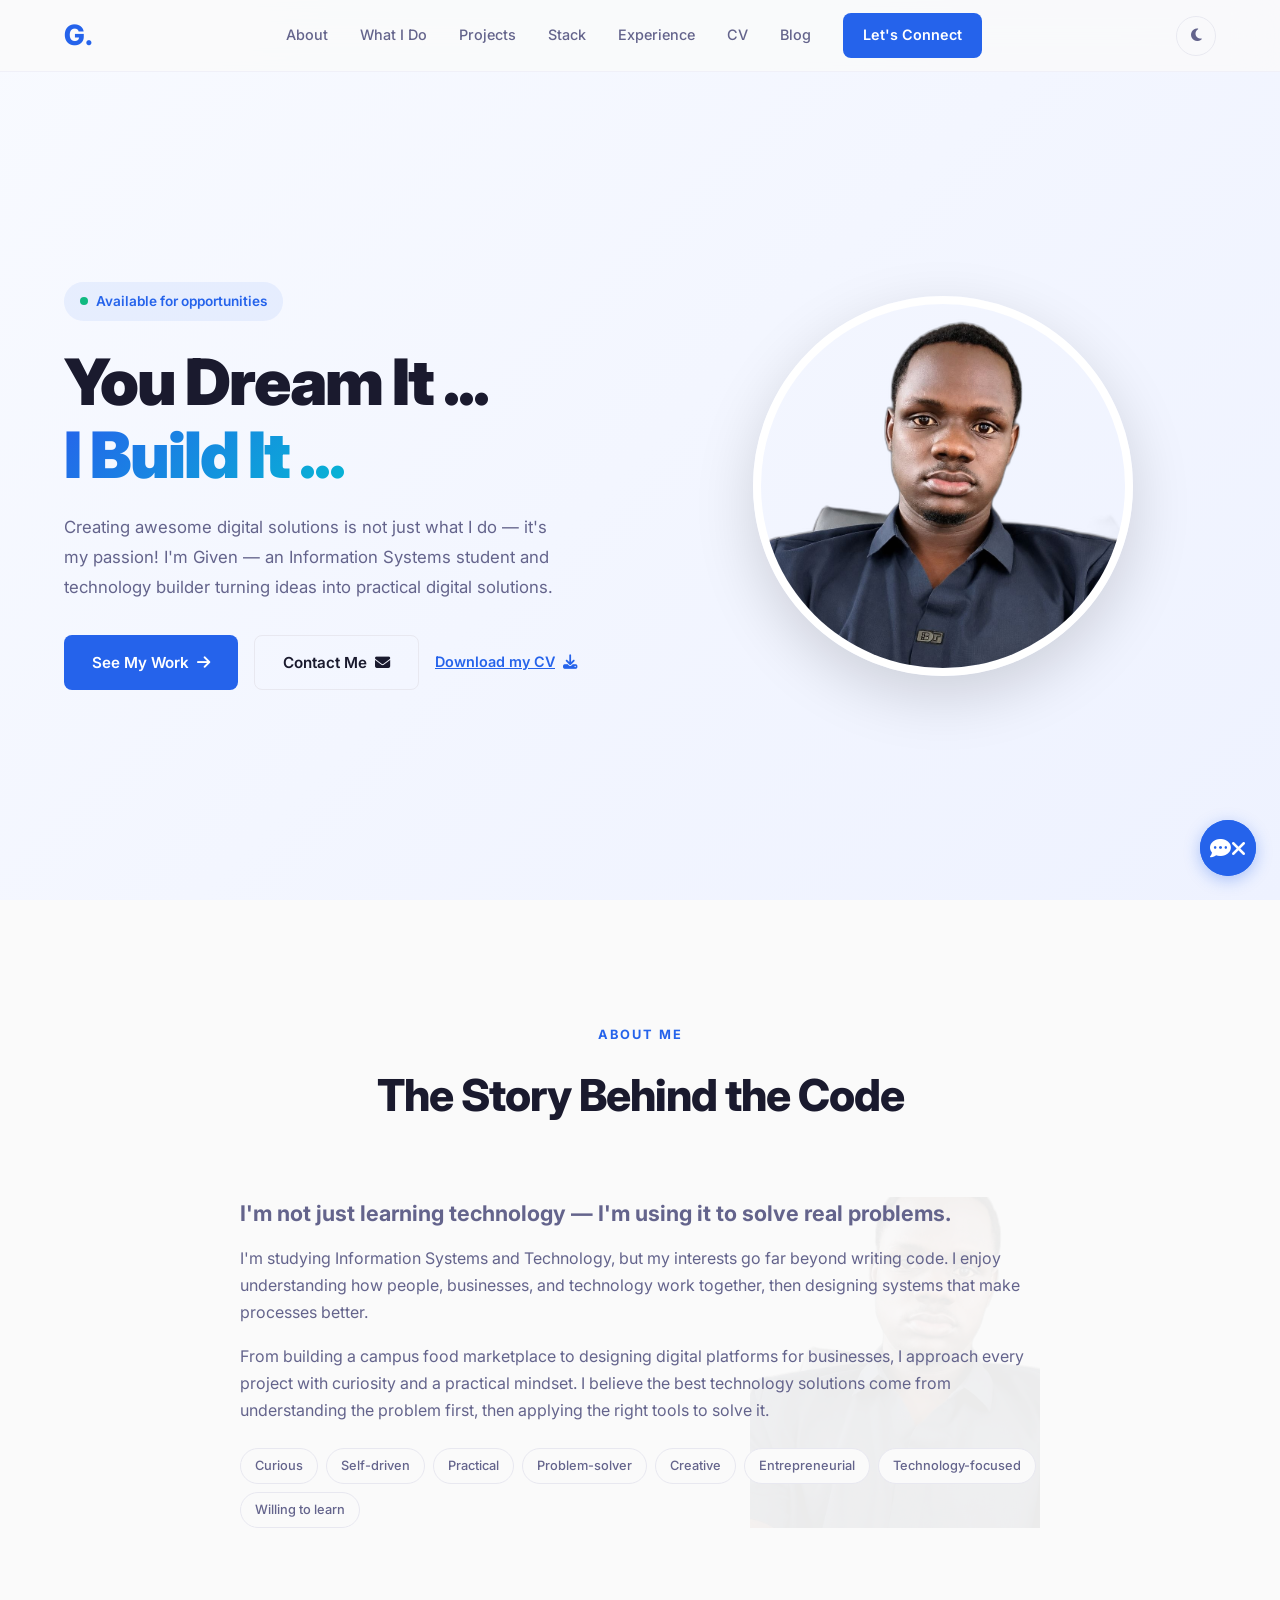
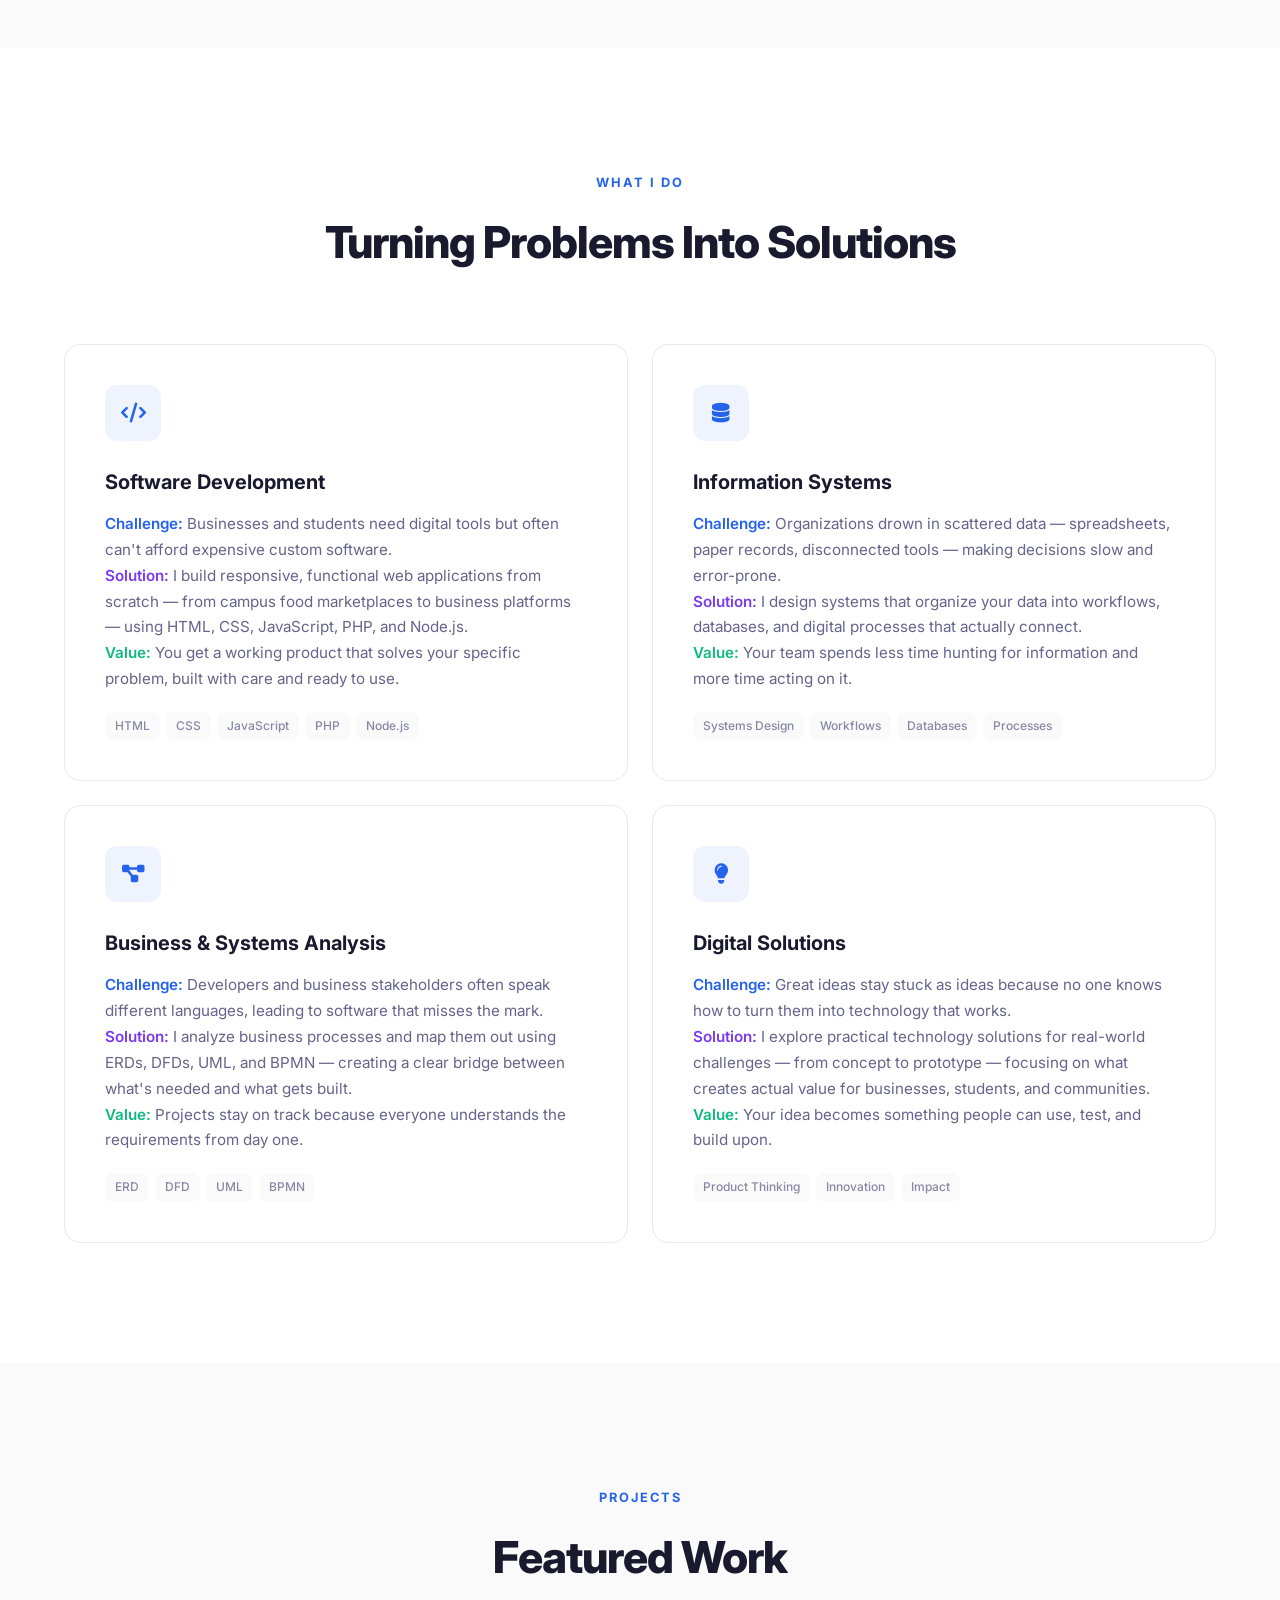
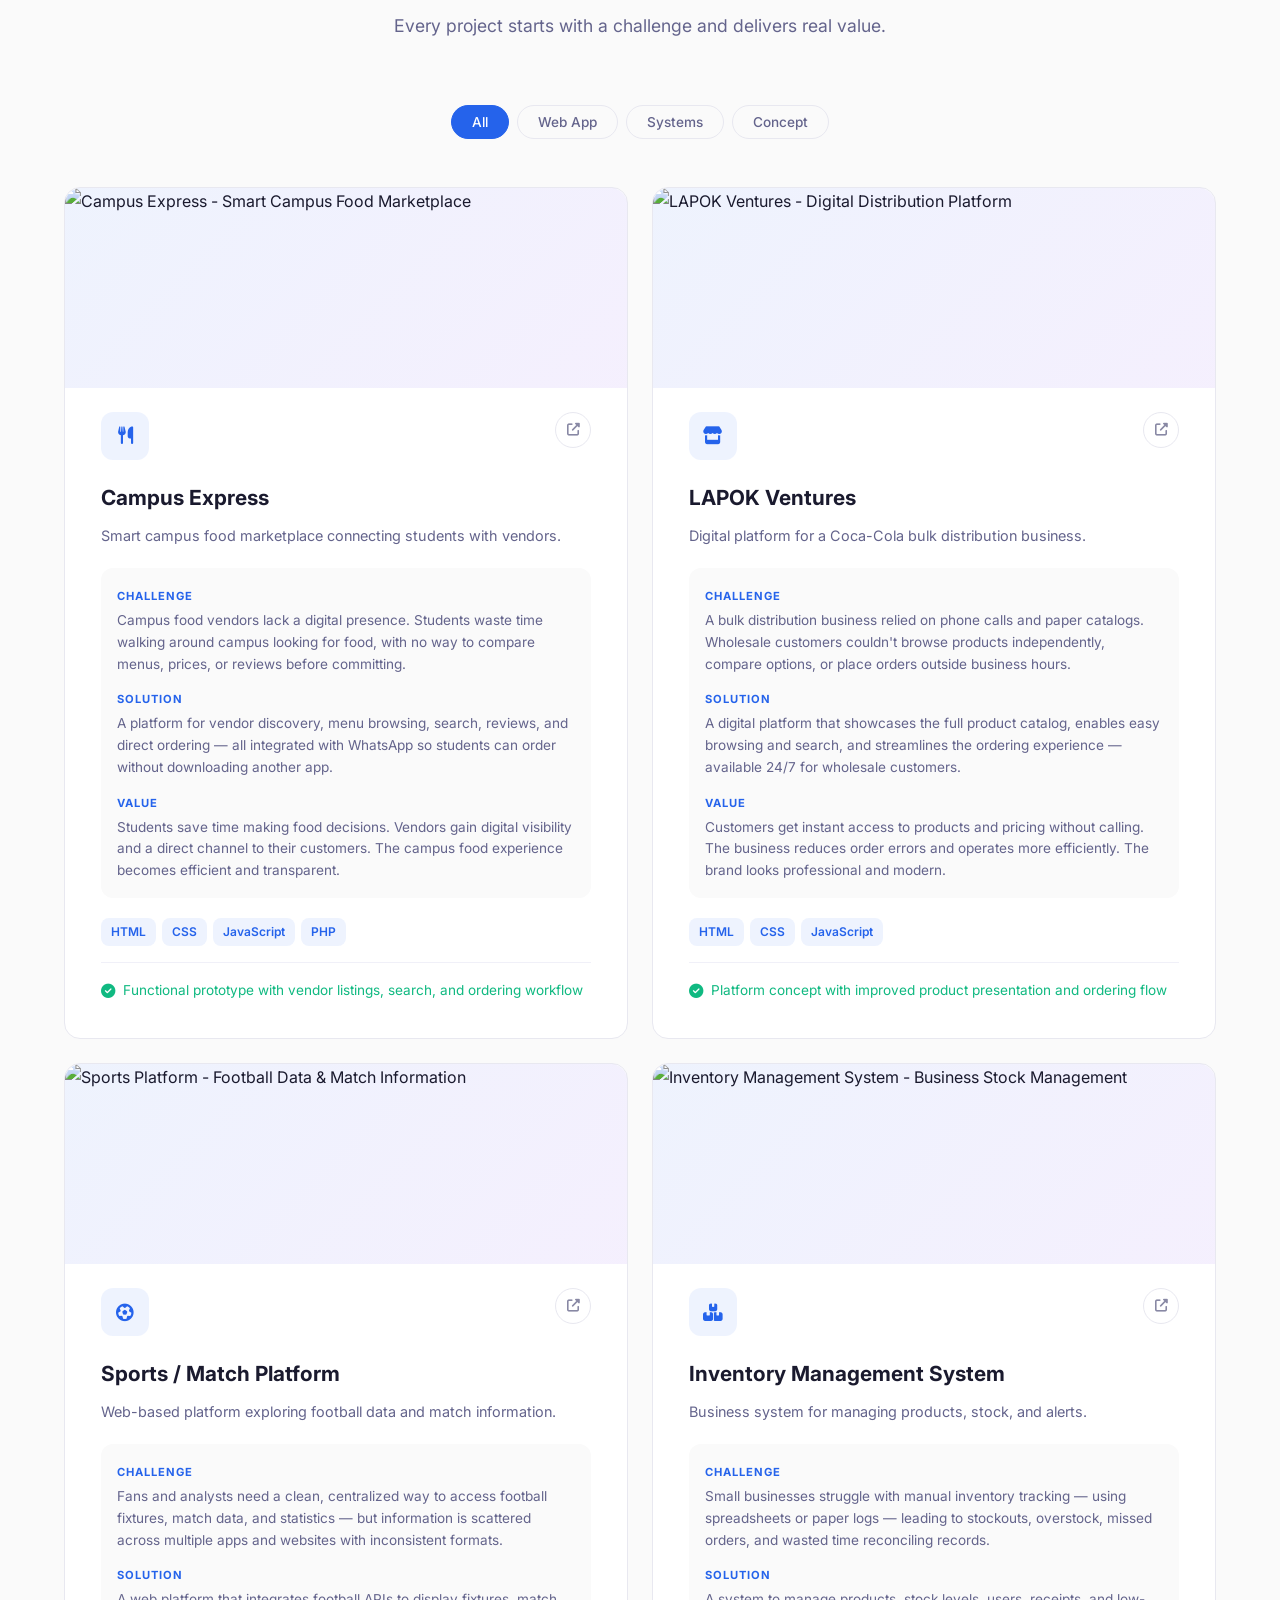
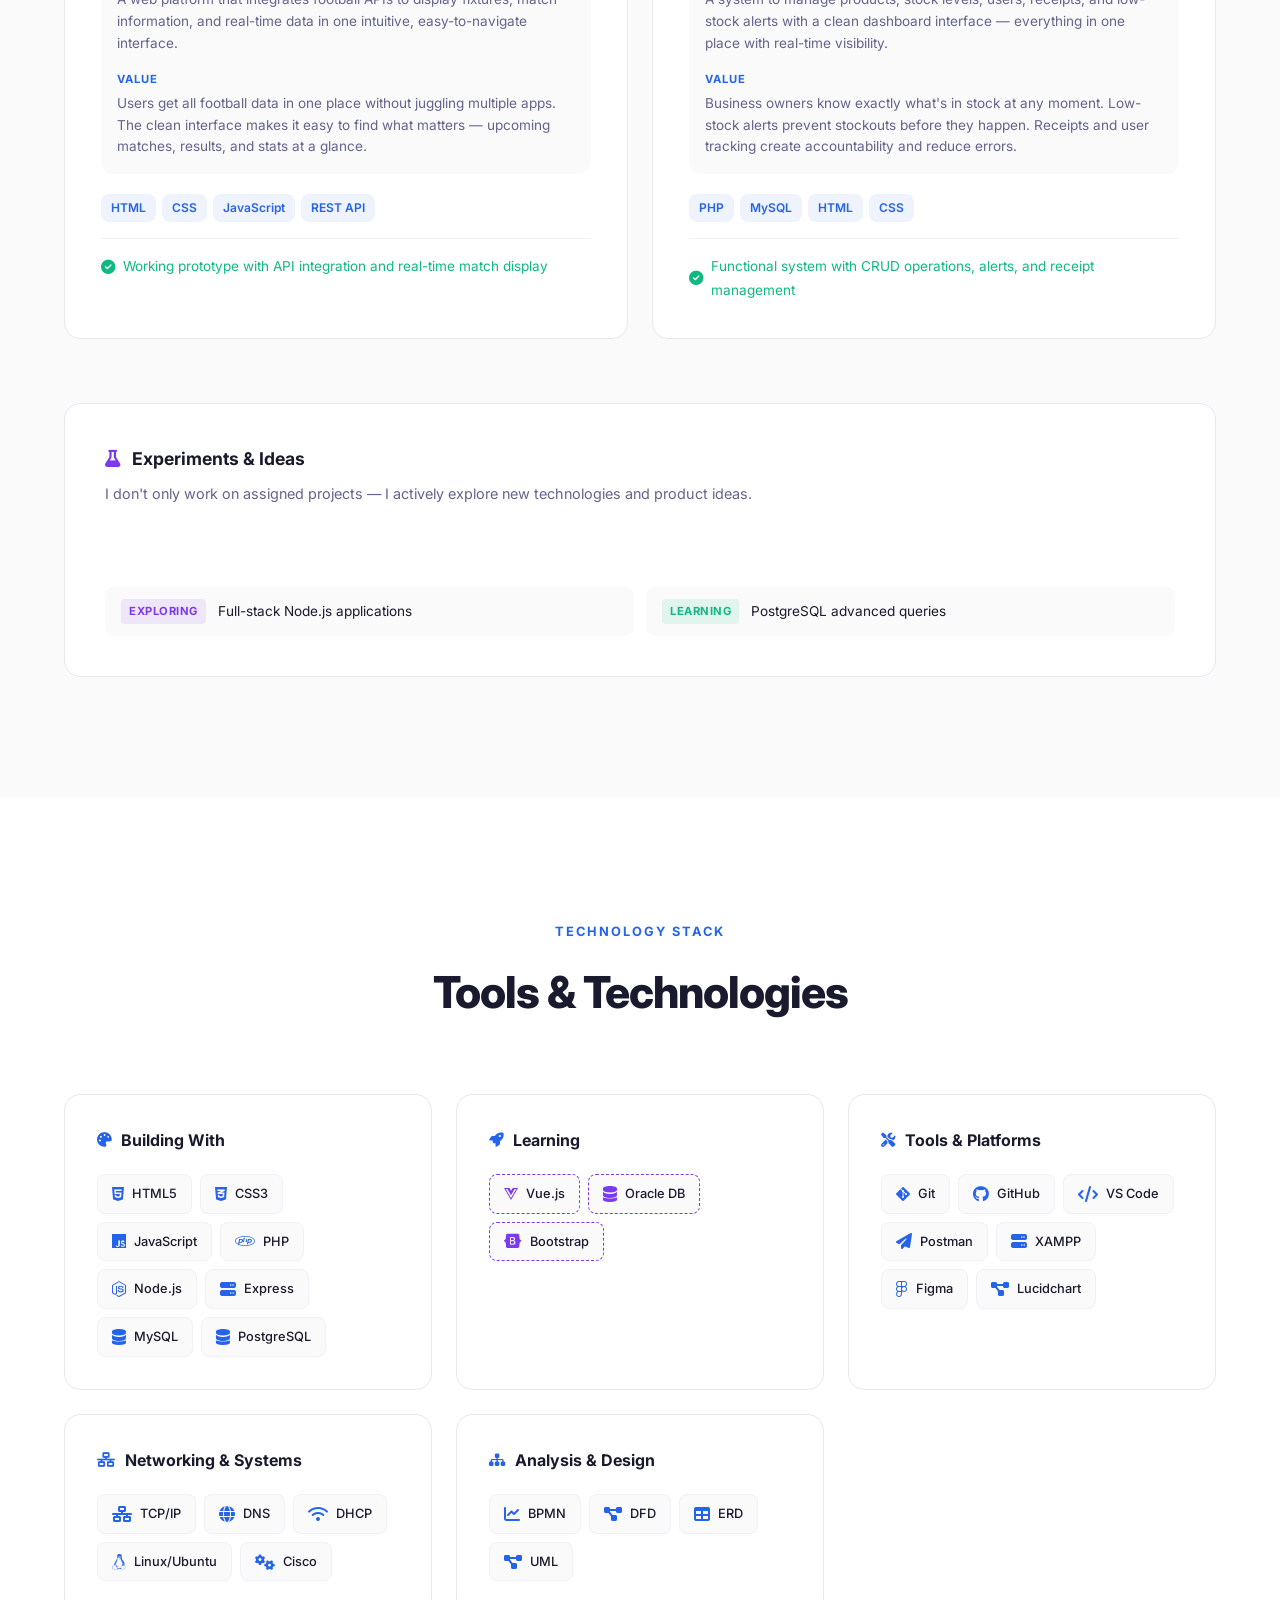
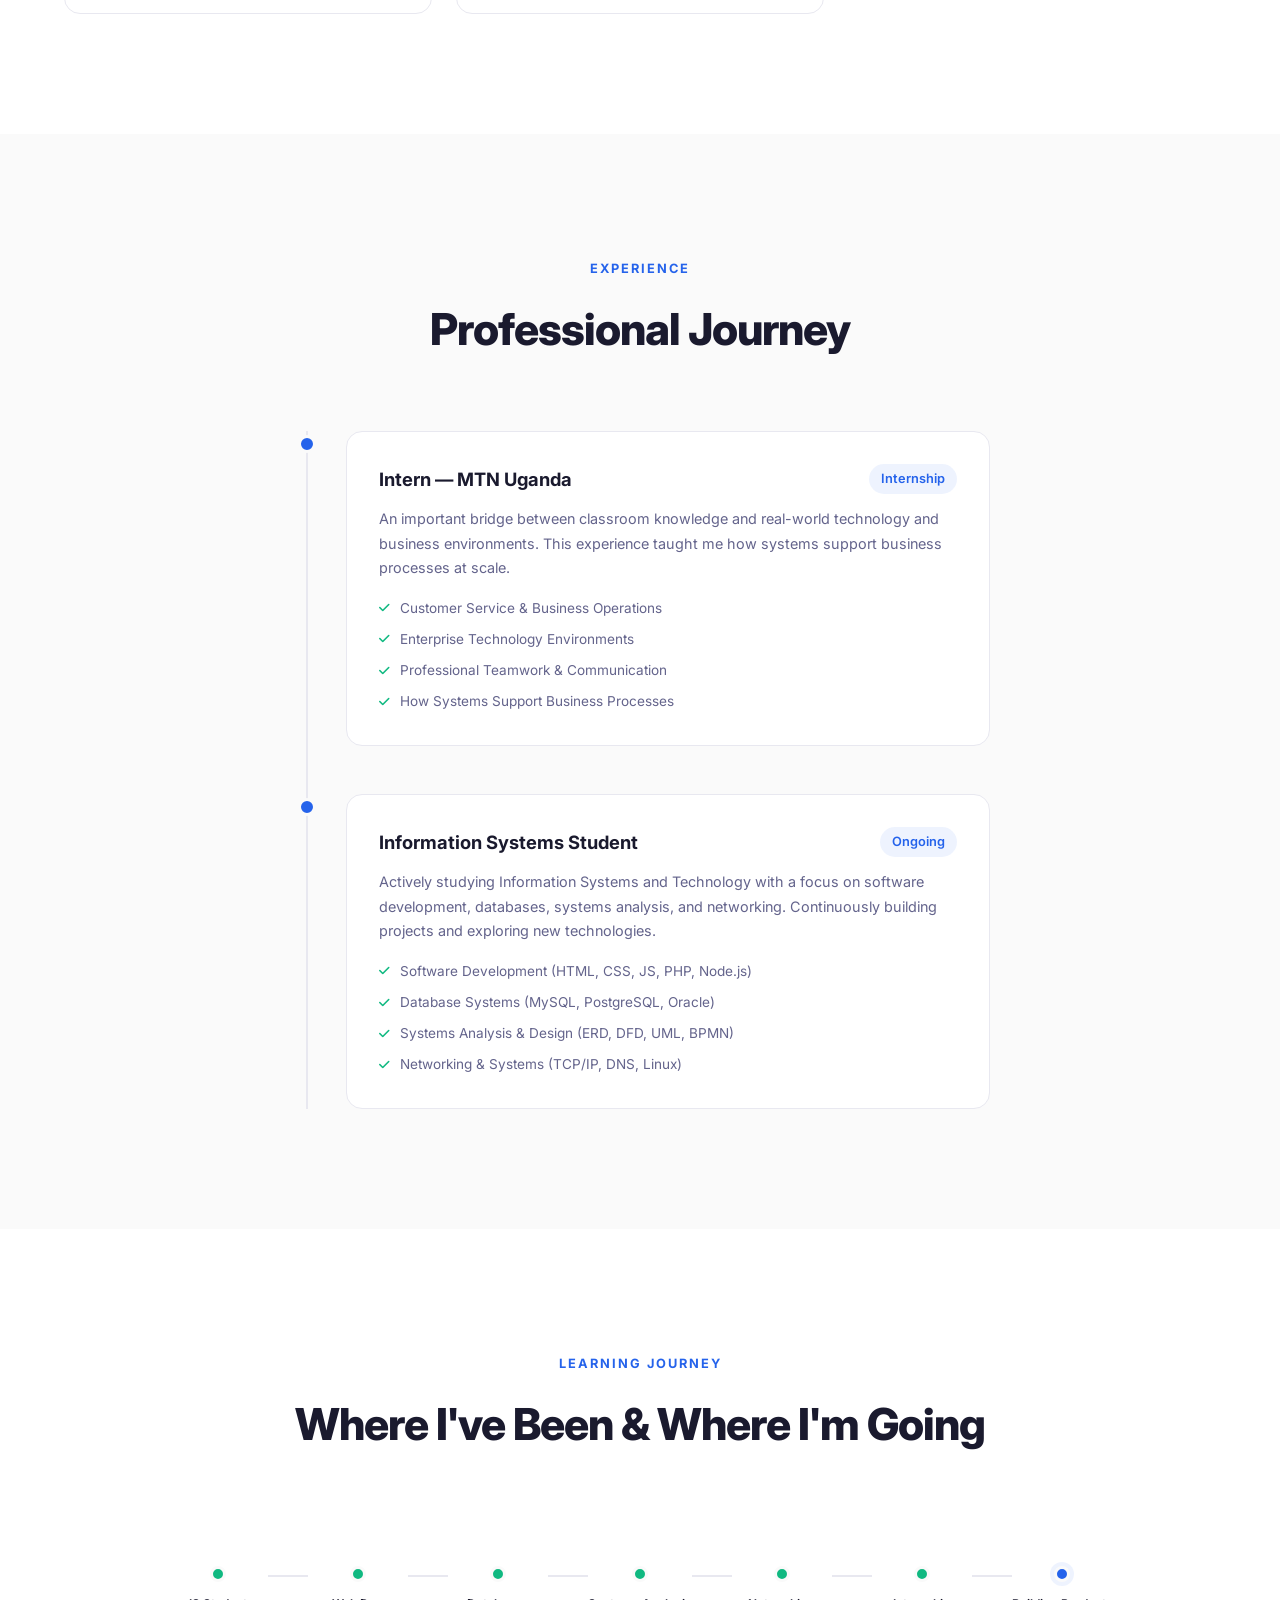
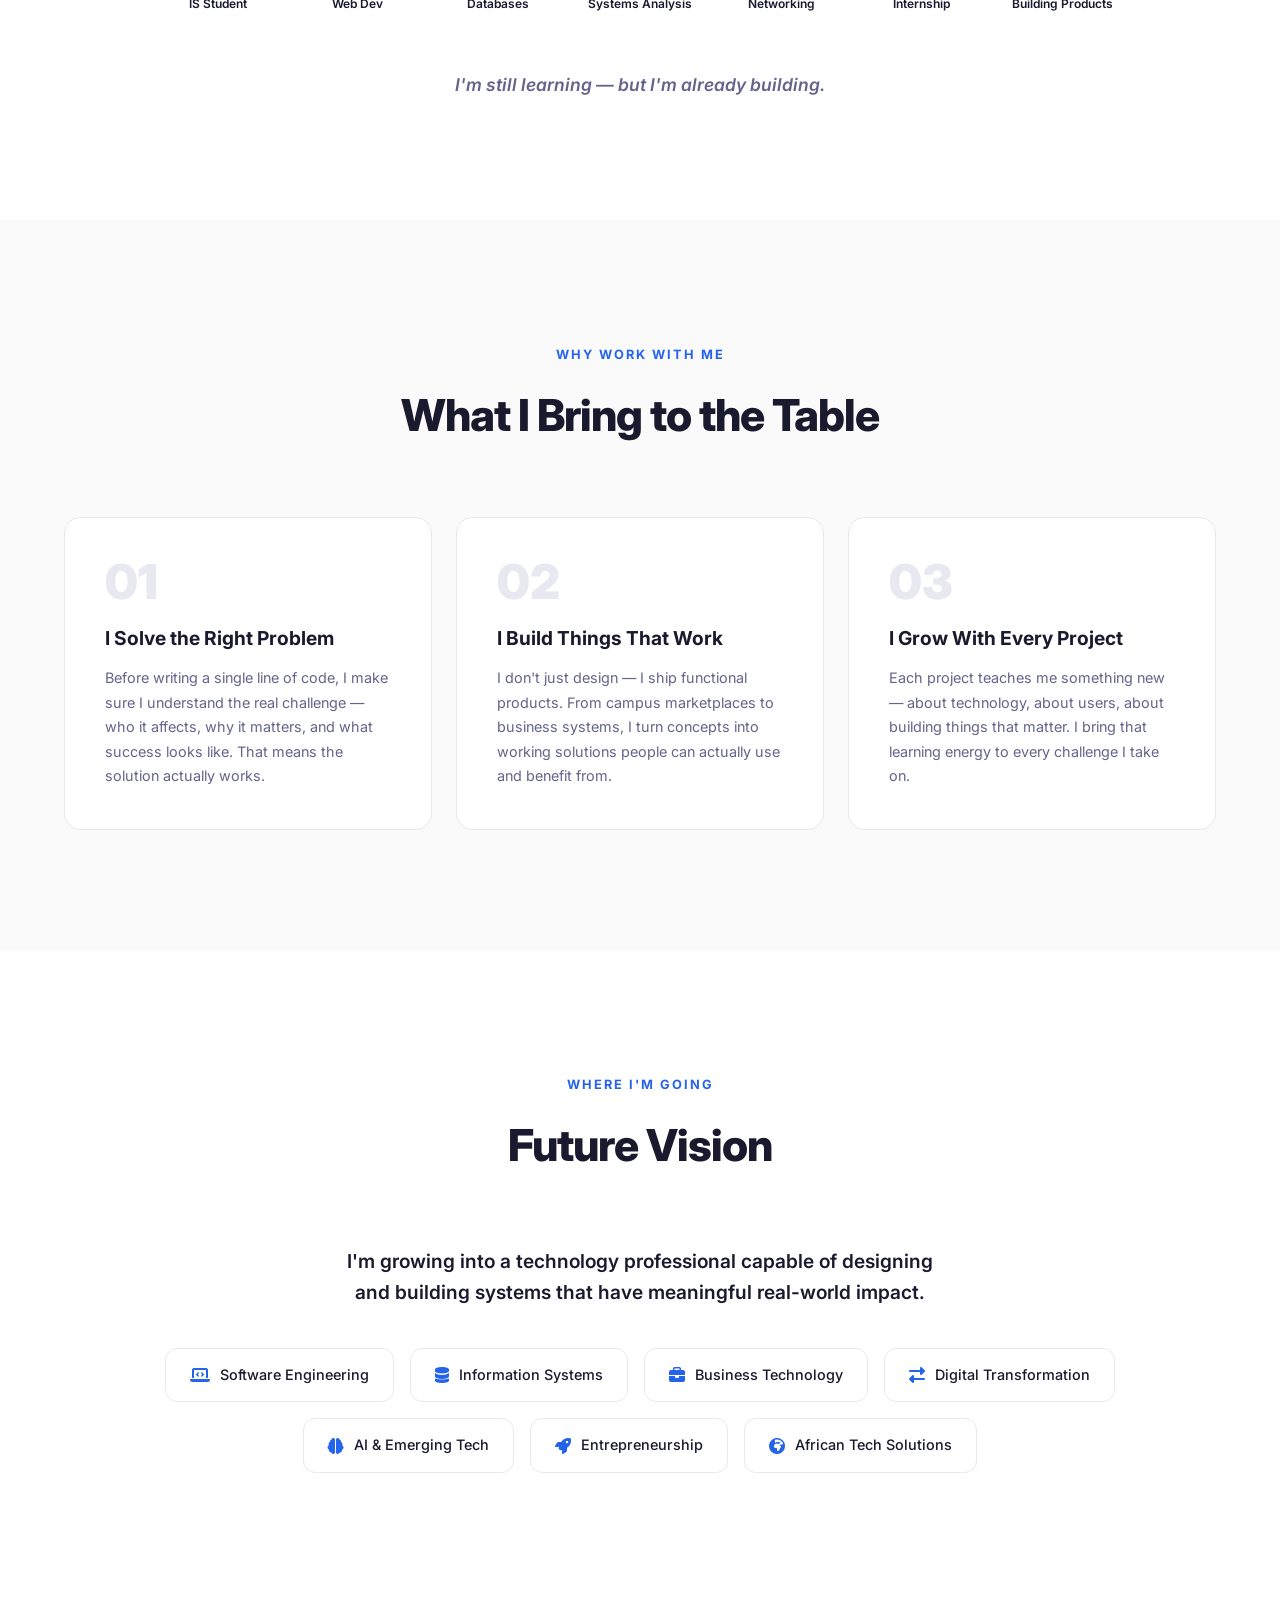
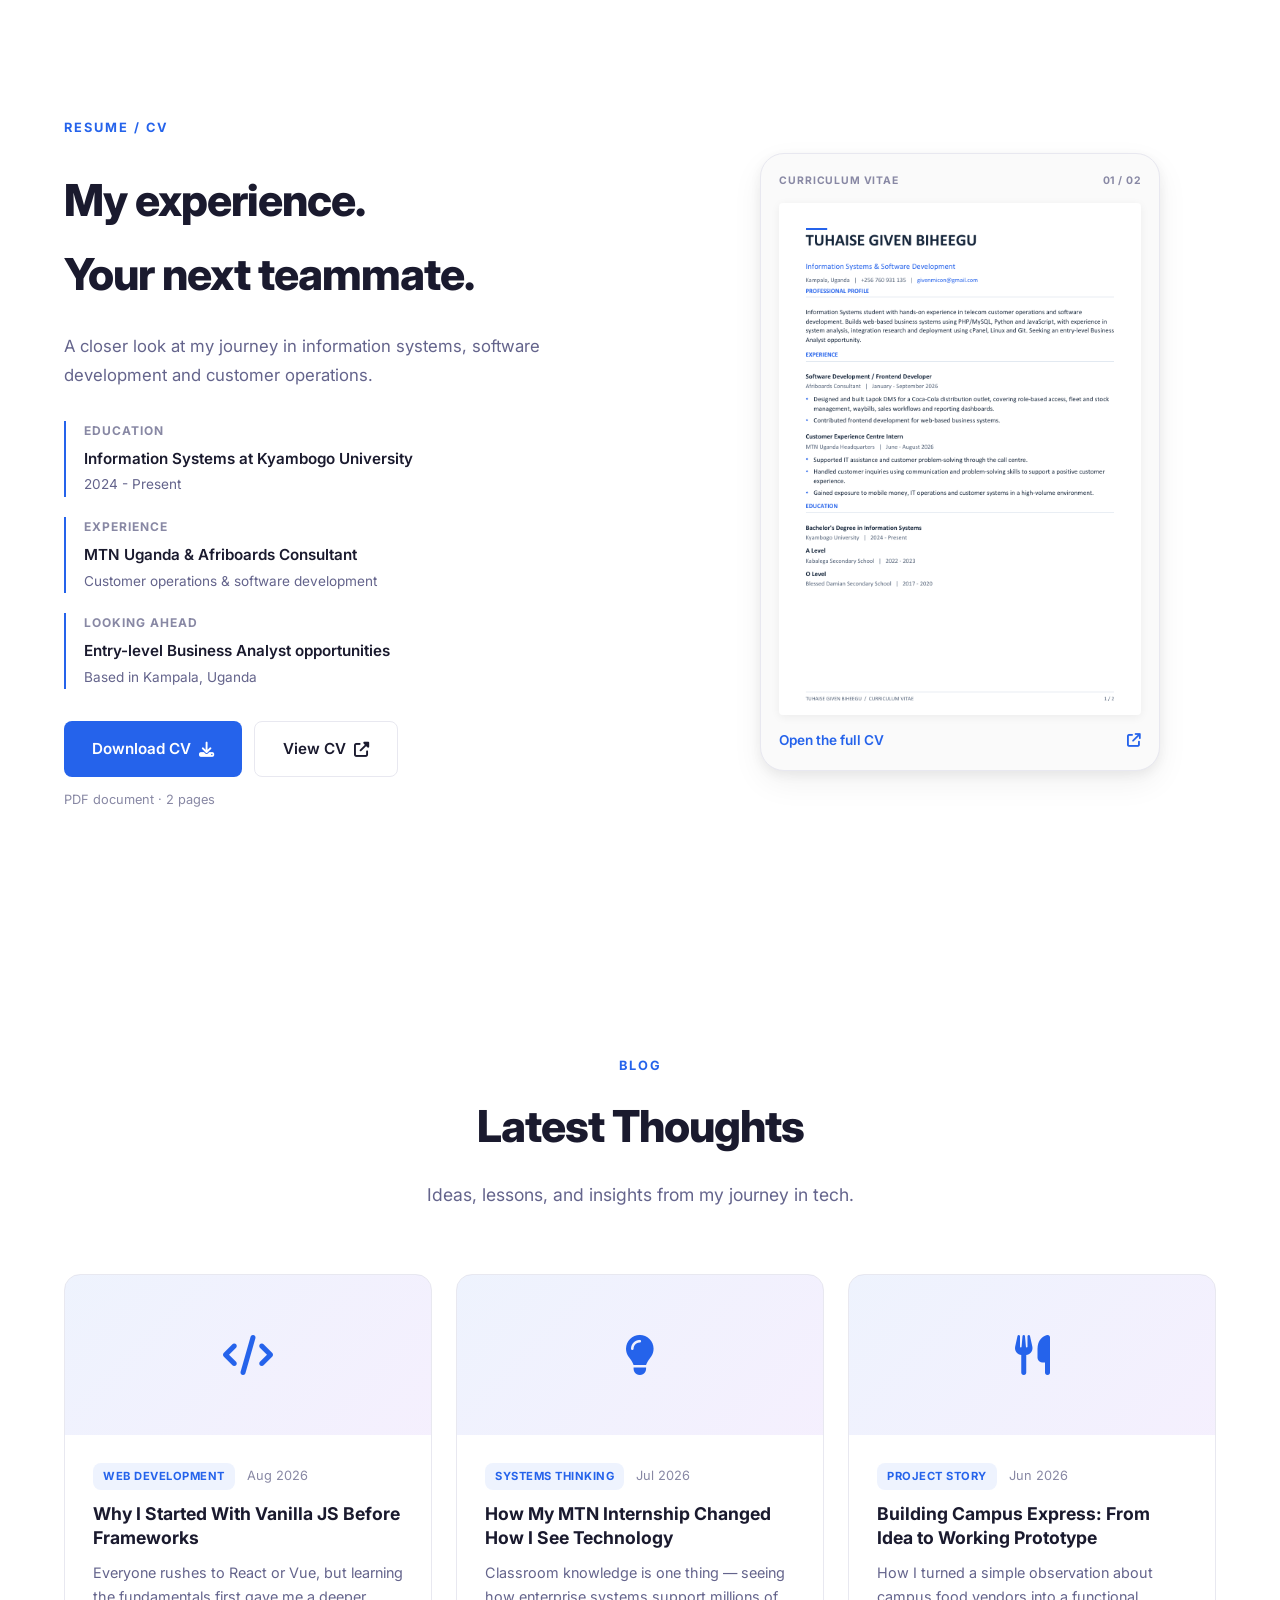
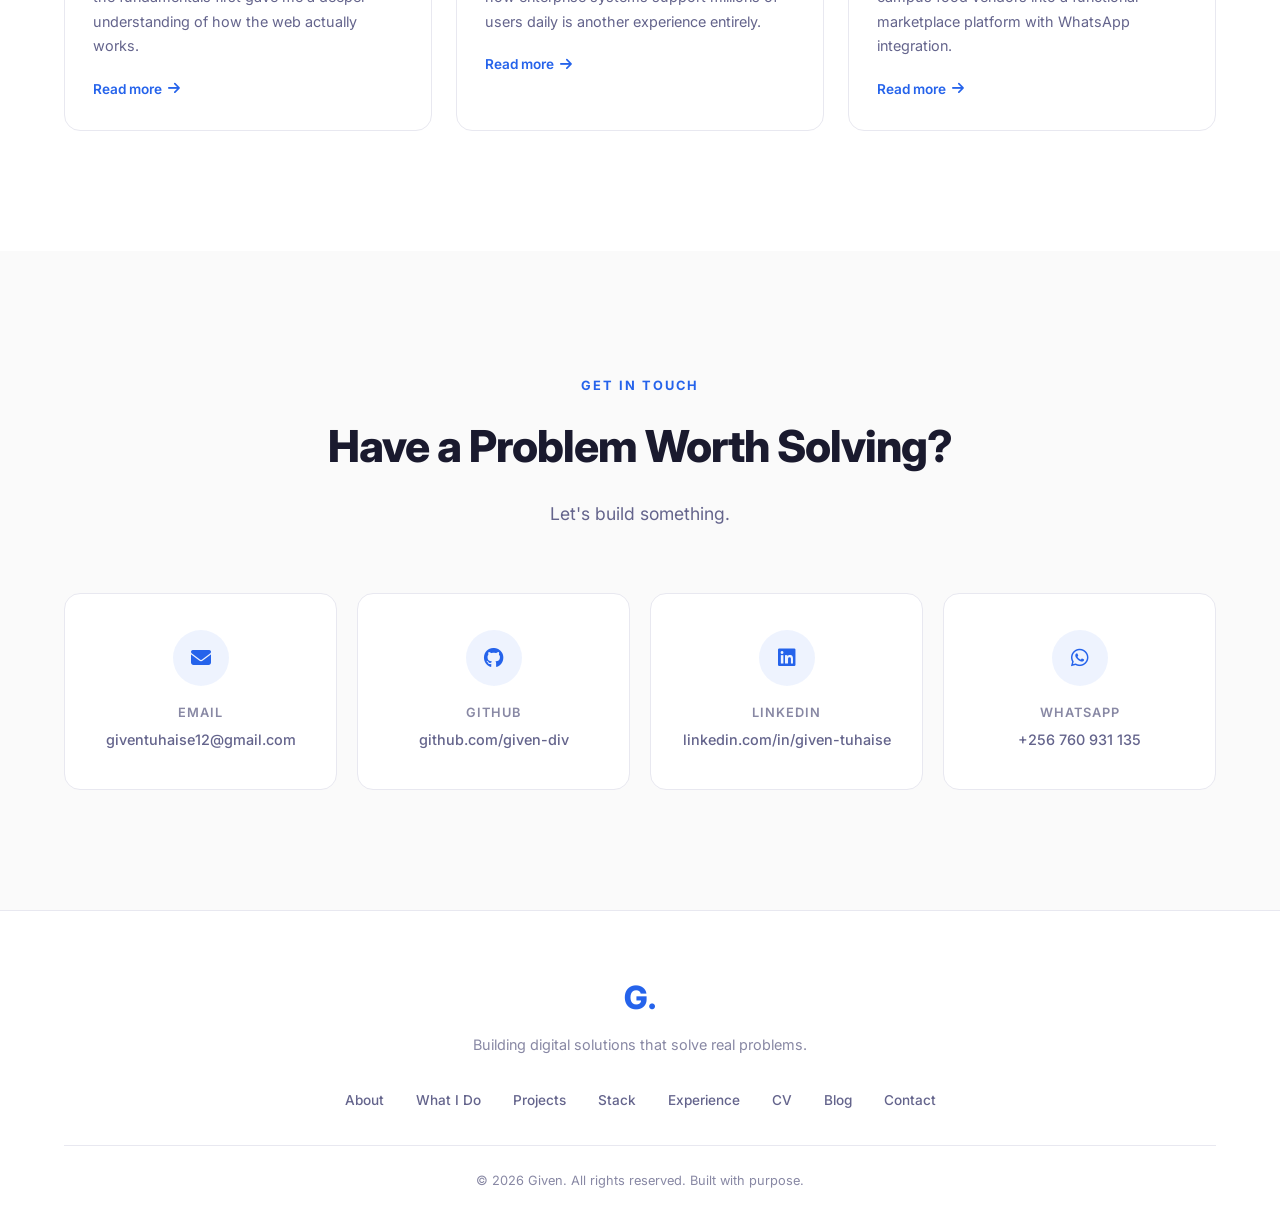
==== commit 9772af24: "Add a polished downloadable CV and source-grounded portfolio assistant" ====
--- a/index.html
+++ b/index.html
@@ -23,6 +23,7 @@
         <a href="#projects" class="nav-link">Projects</a>
         <a href="#stack" class="nav-link">Stack</a>
         <a href="#experience" class="nav-link">Experience</a>
+        <a href="#resume" class="nav-link">CV</a>
         <a href="#blog" class="nav-link">Blog</a>
         <a href="#contact" class="nav-link nav-link--cta">Let's Connect</a>
       </div>
@@ -61,6 +62,7 @@
             Contact Me
             <i class="fas fa-envelope"></i>
           </a>
+          <a href="documents/Tuhaise-Given-CV.pdf" class="hero-cv-link" download>Download my CV <i class="fas fa-download" aria-hidden="true"></i></a>
         </div>
       </div>
       <div class="hero-image">
@@ -770,6 +772,32 @@
     </div>
   </section>
 
+  <!-- Resume -->
+  <section class="section resume" id="resume" aria-labelledby="resume-title">
+    <div class="container resume-grid">
+      <div class="resume-content">
+        <span class="section-label">RESUME / CV</span>
+        <h2 class="section-title" id="resume-title">My experience.<br>Your next teammate.</h2>
+        <p class="resume-intro">A closer look at my journey in information systems, software development and customer operations.</p>
+        <dl class="resume-highlights">
+          <div><dt>Education</dt><dd>Information Systems at Kyambogo University<br><span>2024 - Present</span></dd></div>
+          <div><dt>Experience</dt><dd>MTN Uganda &amp; Afriboards Consultant<br><span>Customer operations &amp; software development</span></dd></div>
+          <div><dt>Looking ahead</dt><dd>Entry-level Business Analyst opportunities<br><span>Based in Kampala, Uganda</span></dd></div>
+        </dl>
+        <div class="resume-actions">
+          <a href="documents/Tuhaise-Given-CV.pdf" class="btn btn-primary" download="Tuhaise-Given-CV.pdf">Download CV <i class="fas fa-download" aria-hidden="true"></i></a>
+          <a href="documents/Tuhaise-Given-CV.pdf" class="btn btn-outline" target="_blank" rel="noopener">View CV <i class="fas fa-external-link-alt" aria-hidden="true"></i></a>
+        </div>
+        <p class="resume-file-note">PDF document &middot; 2 pages</p>
+      </div>
+      <a class="resume-preview" href="documents/Tuhaise-Given-CV.pdf" target="_blank" rel="noopener" aria-label="Preview Tuhaise Given's two-page CV (opens in a new tab)">
+        <div class="resume-preview-label"><span>CURRICULUM VITAE</span><span>01 / 02</span></div>
+        <img src="documents/cv-preview.png" width="495" height="700" loading="lazy" alt="First page of Tuhaise Given Biheegu's CV, with his professional profile, experience and education">
+        <span class="resume-preview-caption">Open the full CV <i class="fas fa-arrow-up-right-from-square" aria-hidden="true"></i></span>
+      </a>
+    </div>
+  </section>
+
   <!-- Blog Section -->
   <section class="section blog" id="blog">
     <div class="container">
@@ -887,6 +915,7 @@
         <a href="#projects">Projects</a>
         <a href="#stack">Stack</a>
         <a href="#experience">Experience</a>
+        <a href="#resume">CV</a>
         <a href="#blog">Blog</a>
         <a href="#contact">Contact</a>
       </div>
@@ -898,7 +927,7 @@
 
   <!-- Chatbot -->
   <div class="chatbot" id="chatbot">
-    <button class="chatbot-toggle" id="chatbot-toggle" aria-label="Open chat">
+    <button class="chatbot-toggle" id="chatbot-toggle" aria-label="Open chat" aria-expanded="false" aria-controls="chatbot-window">
       <i class="fas fa-comment-dots chatbot-icon-open"></i>
       <i class="fas fa-times chatbot-icon-close"></i>
     </button>
@@ -910,18 +939,18 @@
           </div>
           <div>
             <h4>Given's Assistant</h4>
-            <span class="chatbot-status">Ask me anything</span>
+            <span class="chatbot-status">Portfolio &amp; CV guide</span>
           </div>
         </div>
         <button class="chatbot-close" id="chatbot-close" aria-label="Close chat">
           <i class="fas fa-times"></i>
         </button>
       </div>
-      <div class="chatbot-messages" id="chatbot-messages">
+      <div class="chatbot-messages" id="chatbot-messages" role="log" aria-live="polite" aria-label="Conversation">
         <div class="chatbot-message bot">
           <div class="chatbot-message-avatar"><span>G.</span></div>
           <div class="chatbot-message-content">
-            <p>Hi there! I'm Given's virtual assistant. Ask me about his skills, projects, experience, or how to get in touch.</p>
+            <p>Hi! I can help you explore Given's portfolio and CV. Ask about a specific project, his skills, education, experience or certifications.</p>
           </div>
         </div>
       </div>
@@ -929,10 +958,11 @@
         <button class="chatbot-suggestion" data-question="What are your skills?">Skills</button>
         <button class="chatbot-suggestion" data-question="Tell me about your projects">Projects</button>
         <button class="chatbot-suggestion" data-question="What is your experience?">Experience</button>
+        <button class="chatbot-suggestion" data-question="Can I download your CV?">CV</button>
         <button class="chatbot-suggestion" data-question="How can I contact you?">Contact</button>
       </div>
       <form class="chatbot-input" id="chatbot-form">
-        <input type="text" id="chatbot-input" placeholder="Type a message..." autocomplete="off">
+        <input type="text" id="chatbot-input" placeholder="Ask about Given..." aria-label="Message to Given's assistant" maxlength="500" autocomplete="off">
         <button type="submit" aria-label="Send">
           <i class="fas fa-paper-plane"></i>
         </button>
@@ -940,6 +970,7 @@
     </div>
   </div>
 
+  <script src="js/assistant.js"></script>
   <script src="js/main.js"></script>
 </body>
 </html>
--- a/css/style.css
+++ b/css/style.css
@@ -1,6 +1,42 @@
 /* ============================================
    GIVEN PORTFOLIO - Premium Modern Styles
    ============================================ */
+
+/* Resume */
+.hero-cv-link {
+  display: inline-flex;
+  align-items: center;
+  gap: 8px;
+  color: var(--color-primary);
+  font-size: 0.9rem;
+  font-weight: 600;
+}
+.hero-actions { flex-wrap: wrap; }
+.resume { background: var(--color-bg-alt); }
+.resume-grid { display: grid; grid-template-columns: 1.15fr 0.85fr; align-items: center; gap: 80px; }
+.resume-content .section-title { margin: 12px 0 20px; }
+.resume-intro { max-width: 490px; color: var(--color-text-secondary); font-size: 1.05rem; }
+.resume-highlights { margin: 32px 0; display: grid; gap: 20px; }
+.resume-highlights > div { padding-left: 18px; border-left: 2px solid var(--color-primary); }
+.resume-highlights dt { font-size: 0.75rem; font-weight: 700; color: var(--color-text-muted); text-transform: uppercase; letter-spacing: 0.08em; }
+.resume-highlights dd { margin-top: 4px; font-weight: 600; font-size: 0.95rem; }
+.resume-highlights dd span { font-weight: 400; font-size: 0.85rem; color: var(--color-text-secondary); }
+.resume-actions { display: flex; flex-wrap: wrap; gap: 12px; }
+.resume-file-note { margin-top: 12px; color: var(--color-text-muted); font-size: 0.8rem; }
+.resume-preview { display: block; width: 100%; max-width: 400px; padding: 18px; border: 1px solid var(--color-border); border-radius: var(--radius-xl); background: var(--color-bg); box-shadow: var(--color-card-shadow-hover); text-decoration: none; }
+.resume-preview-label { display: flex; justify-content: space-between; margin-bottom: 14px; color: var(--color-text-muted); font-size: 0.65rem; font-weight: 700; letter-spacing: 0.08em; }
+.resume-preview img { display: block; width: 100%; height: auto; border-radius: 4px; box-shadow: 0 2px 10px rgba(0,0,0,0.06); }
+.resume-preview-caption { display: flex; justify-content: space-between; align-items: center; padding-top: 14px; font-size: 0.85rem; font-weight: 600; color: var(--color-primary); }
+.resume-preview:focus-visible, .hero-cv-link:focus-visible { outline: 3px solid var(--color-primary); outline-offset: 5px; }
+.chatbot-message-content .chatbot-source { display: block; margin: 8px 0 12px; font-size: 0.75rem; font-weight: 600; }
+.chatbot-message-content strong { display: block; margin-bottom: 6px; }
+.chatbot-suggestions { flex-wrap: wrap; }
+@media (max-width: 1024px) { .resume-grid { gap: 40px; } }
+@media (max-width: 768px) {
+  .resume-grid { grid-template-columns: 1fr; gap: 40px; }
+  .resume-preview { margin: 0 auto; }
+  .hero-cv-link { justify-content: center; }
+}
 
 /* CSS Variables */
 :root {
@@ -33,9 +69,9 @@
 }
 
 [data-theme="dark"] {
-  --color-bg: #0a0a14;
-  --color-bg-alt: #12121e;
-  --color-bg-card: #16162a;
+  --color-bg: #000000;
+  --color-bg-alt: #000000;
+  --color-bg-card: #000000;
   --color-text: #e8e8f4;
   --color-text-secondary: #a0a0c0;
   --color-text-muted: #6a6a8c;
@@ -90,7 +126,7 @@
 }
 
 [data-theme="dark"] .navbar {
-  background: rgba(10, 10, 20, 0.8);
+  background: rgba(0, 0, 0, 0.8);
 }
 
 .nav-container {
@@ -214,7 +250,7 @@
 }
 
 [data-theme="dark"] .hero {
-  background: linear-gradient(135deg, #0a0a14 0%, #0f1629 100%);
+  background: linear-gradient(135deg, #000000 0%, #000000 100%);
 }
 
 .hero-container {
@@ -335,9 +371,10 @@
 .hero-image-wrapper {
   position: relative;
   width: 380px;
-  height: 450px;
-  border-radius: var(--radius-xl);
+  height: 380px;
+  border-radius: 50%;
   overflow: hidden;
+  border: 8px solid #ffffff;
   box-shadow: 0 20px 60px rgba(0, 0, 0, 0.15);
   z-index: 2;
 }
@@ -346,6 +383,7 @@
   width: 100%;
   height: 100%;
   object-fit: cover;
+  /* Keep the full head visible inside the circular crop at every size. */
   object-position: center top;
 }
 
@@ -1975,7 +2013,8 @@
 
   .hero-image-wrapper {
     width: 320px;
-    height: 380px;
+    height: 320px;
+    border-width: 7px;
   }
 }
 
@@ -2032,7 +2071,8 @@
 
   .hero-image-wrapper {
     width: 240px;
-    height: 280px;
+    height: 240px;
+    border-width: 6px;
   }
 
   .about-watermark {
@@ -2170,7 +2210,8 @@
 
   .hero-image-wrapper {
     width: 200px;
-    height: 240px;
+    height: 200px;
+    border-width: 5px;
   }
 
   /* About Mobile */
@@ -2322,6 +2363,10 @@
   }
 
   /* Chatbot Mobile */
+  .chatbot.open .chatbot-toggle {
+    visibility: hidden;
+  }
+
   .chatbot {
     bottom: 16px;
     right: 16px;
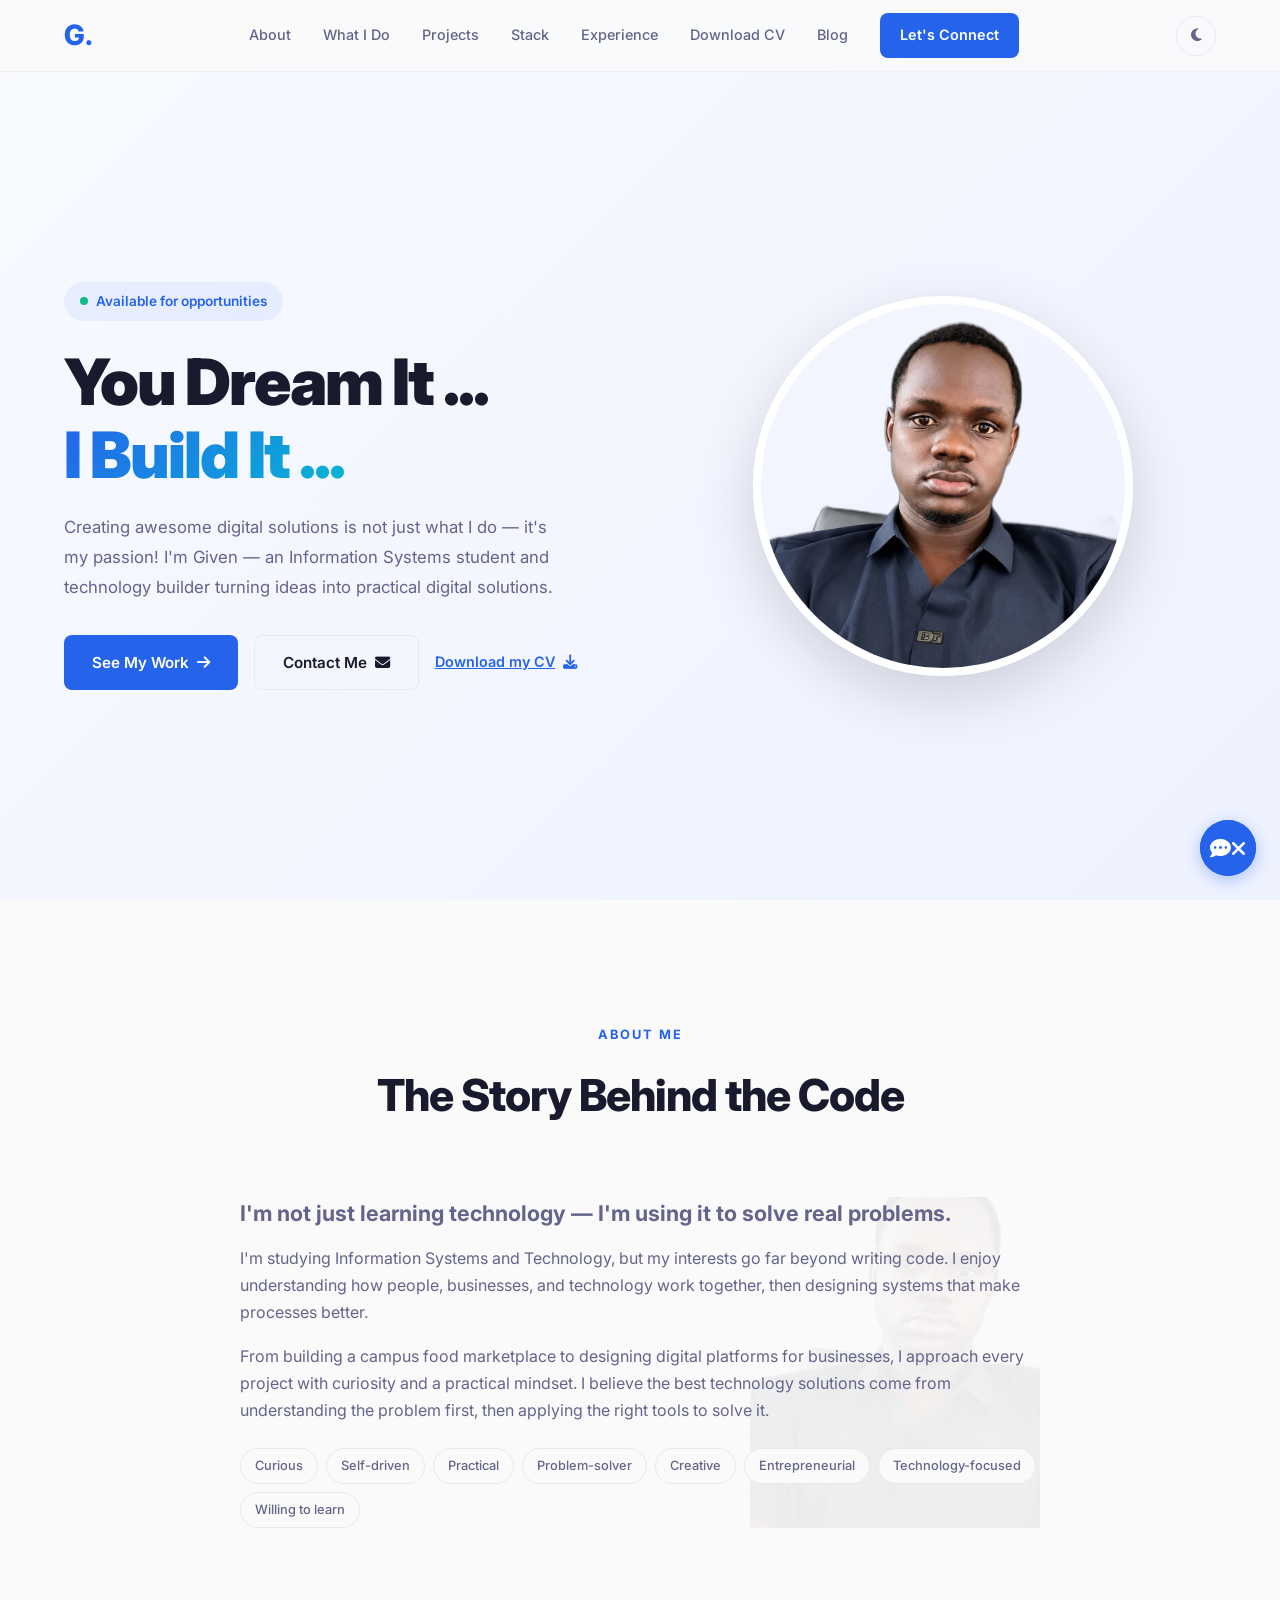
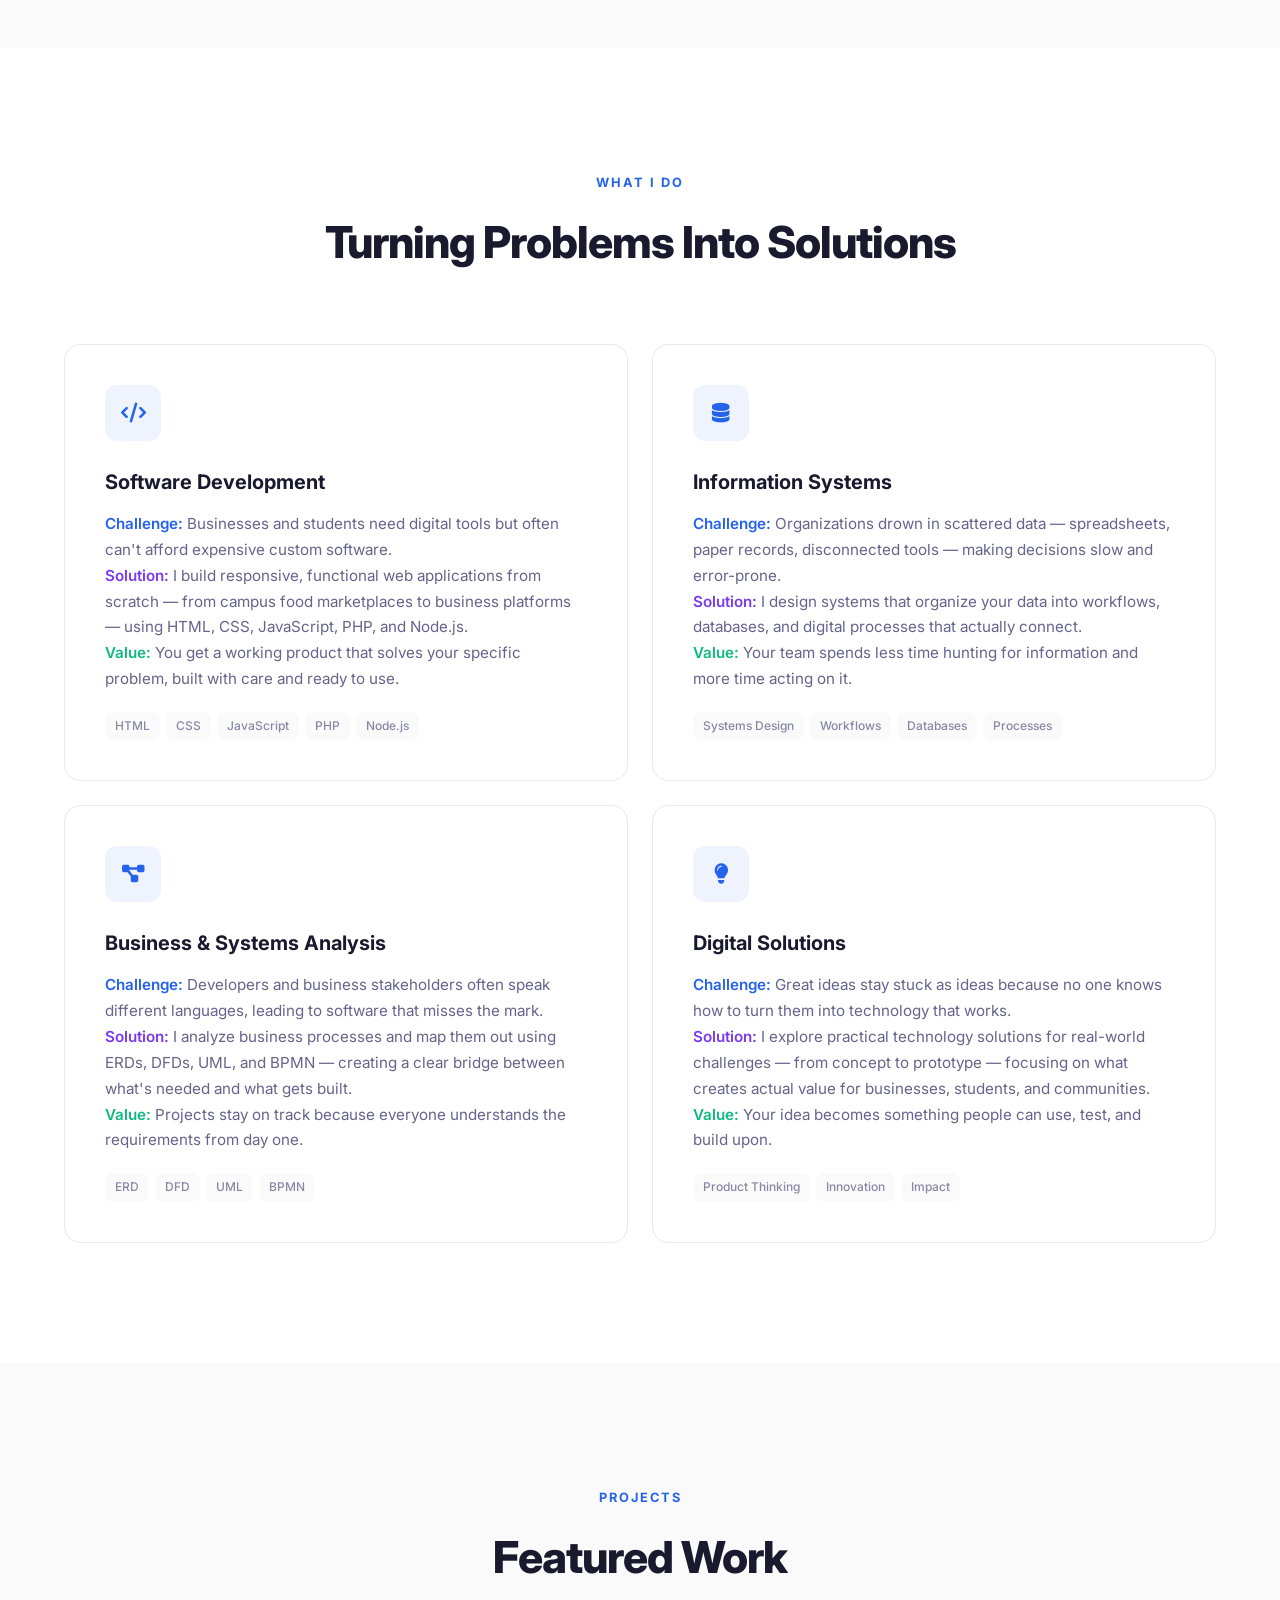
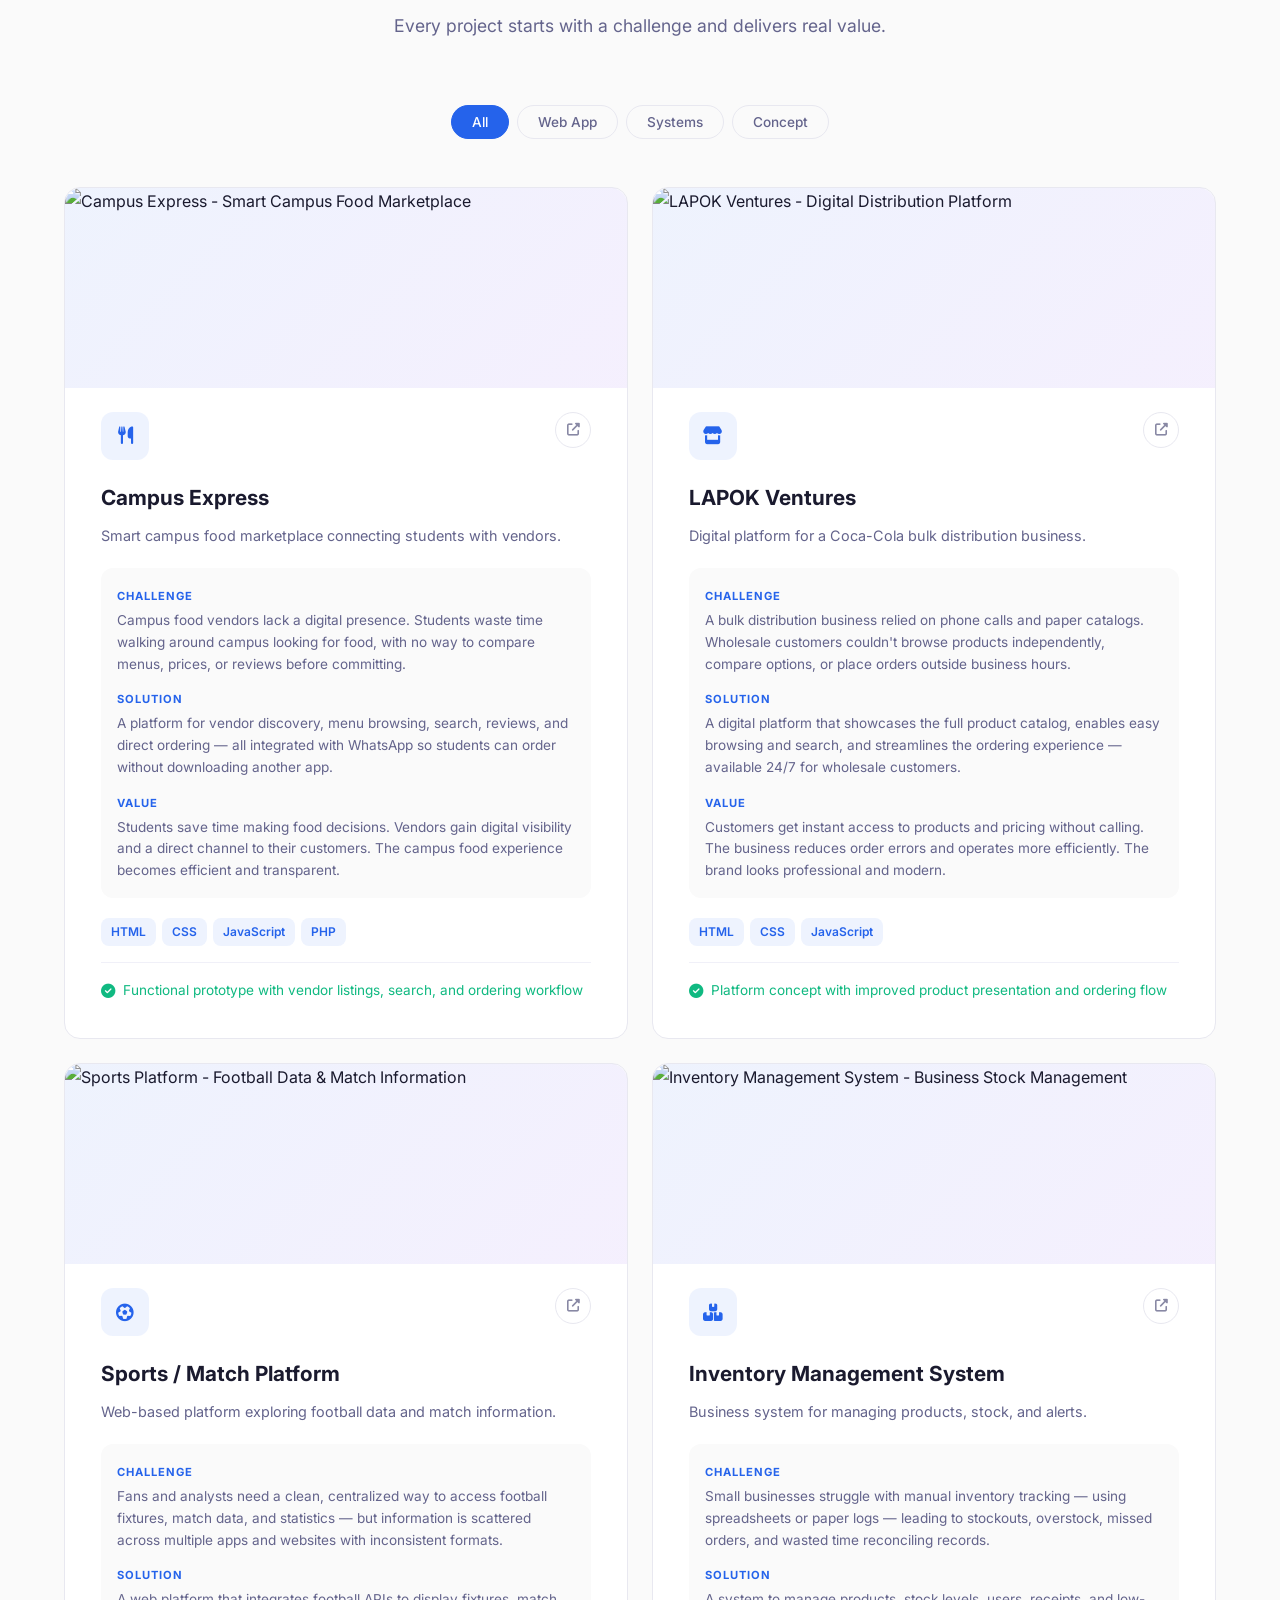
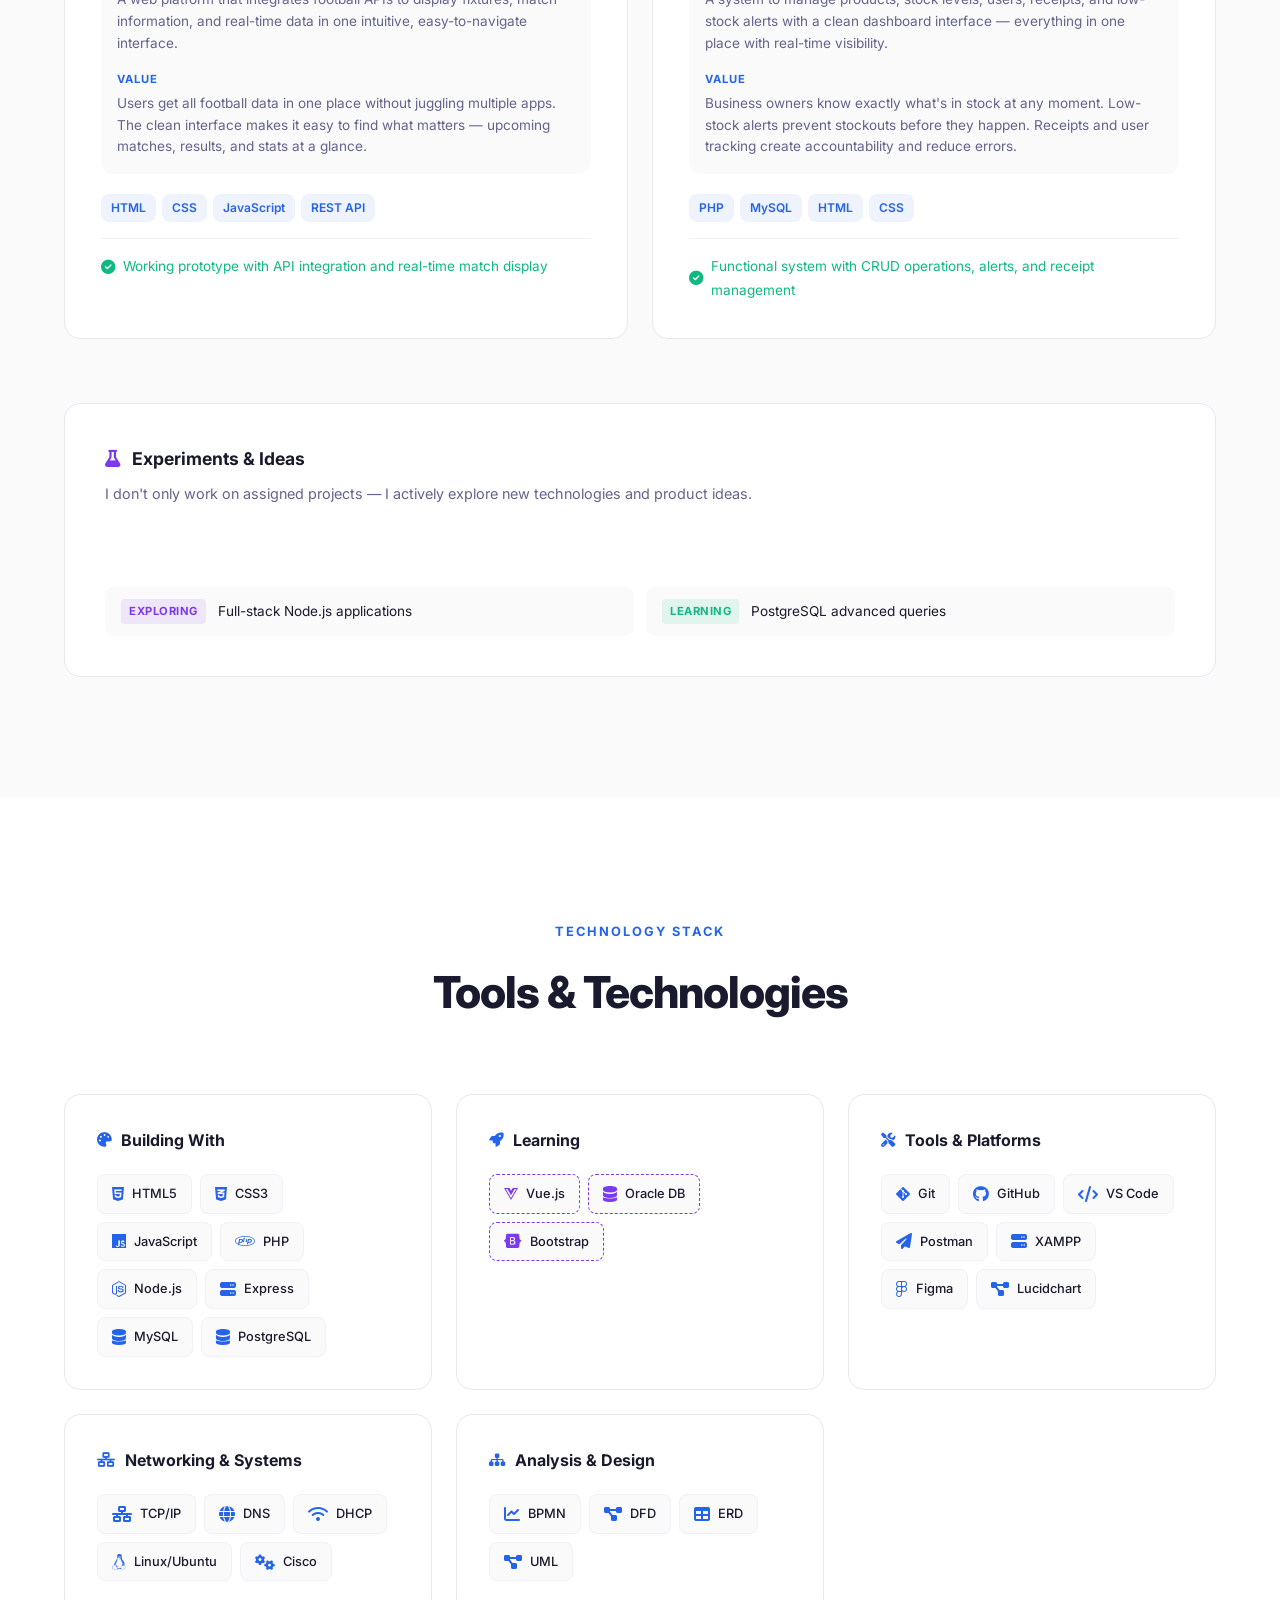
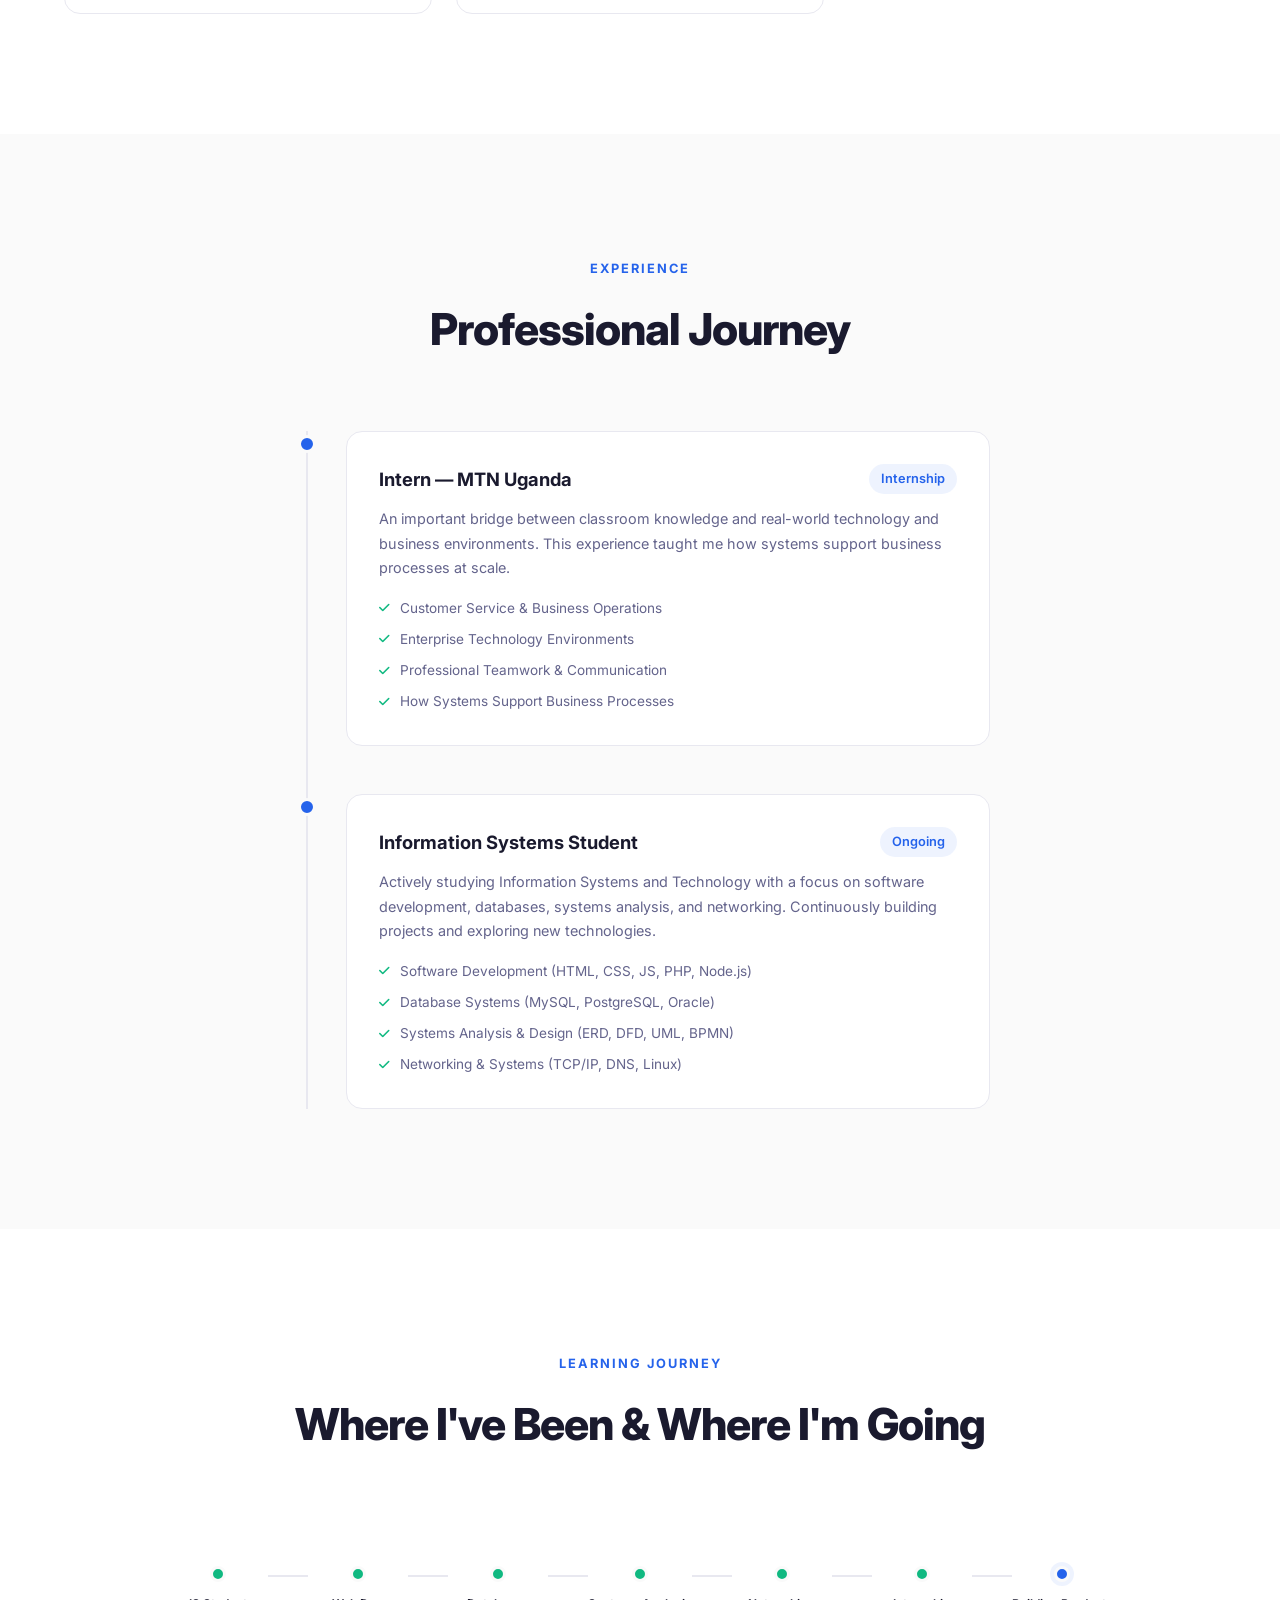
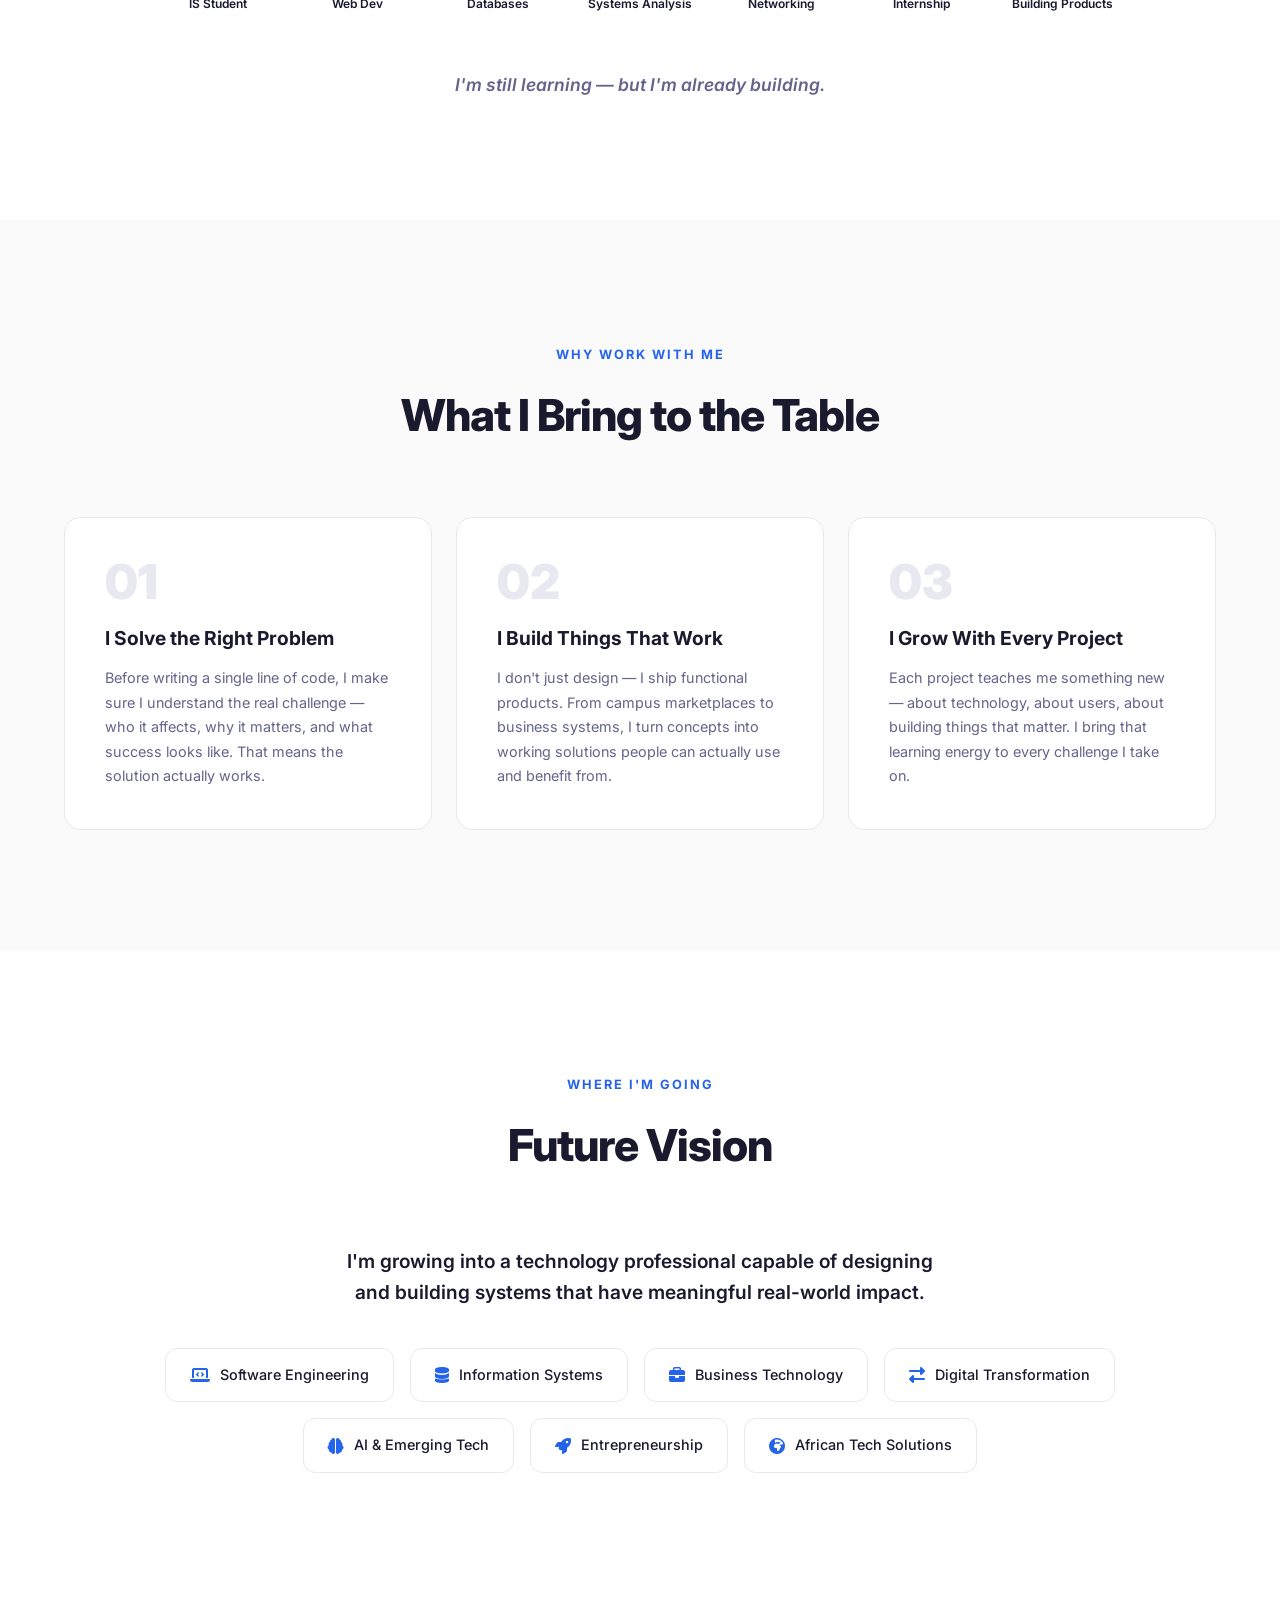
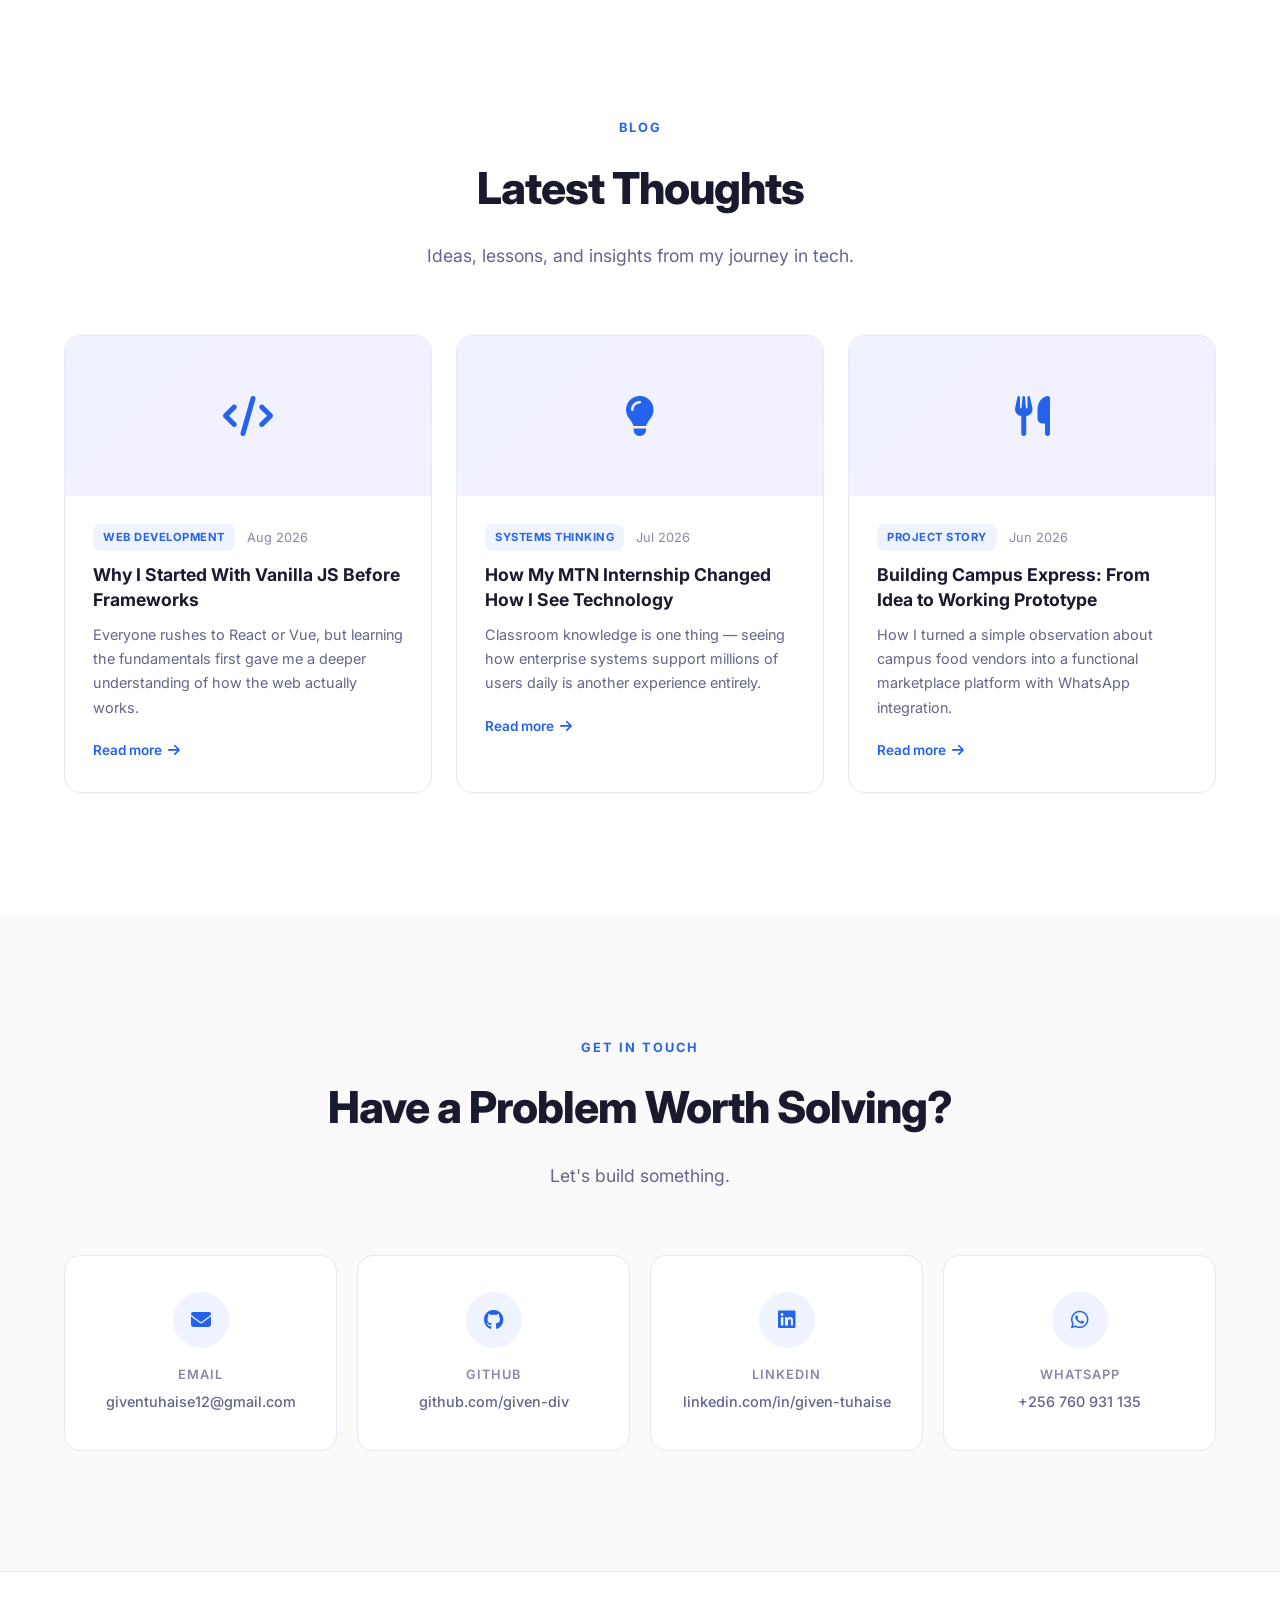
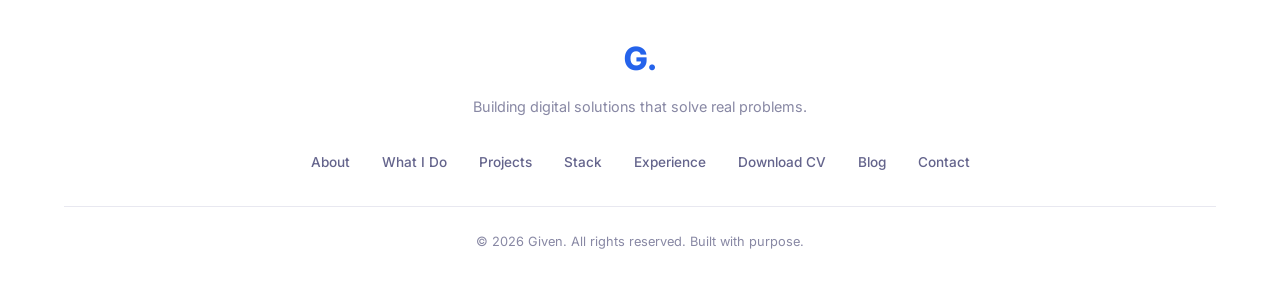
==== commit 9d4f96d5: "Remove the resume preview section and retain direct CV download links" ====
--- a/index.html
+++ b/index.html
@@ -23,7 +23,7 @@
         <a href="#projects" class="nav-link">Projects</a>
         <a href="#stack" class="nav-link">Stack</a>
         <a href="#experience" class="nav-link">Experience</a>
-        <a href="#resume" class="nav-link">CV</a>
+        <a href="documents/Tuhaise-Given-CV.pdf" class="nav-link" download="Tuhaise-Given-CV.pdf">Download CV</a>
         <a href="#blog" class="nav-link">Blog</a>
         <a href="#contact" class="nav-link nav-link--cta">Let's Connect</a>
       </div>
@@ -772,32 +772,6 @@
     </div>
   </section>
 
-  <!-- Resume -->
-  <section class="section resume" id="resume" aria-labelledby="resume-title">
-    <div class="container resume-grid">
-      <div class="resume-content">
-        <span class="section-label">RESUME / CV</span>
-        <h2 class="section-title" id="resume-title">My experience.<br>Your next teammate.</h2>
-        <p class="resume-intro">A closer look at my journey in information systems, software development and customer operations.</p>
-        <dl class="resume-highlights">
-          <div><dt>Education</dt><dd>Information Systems at Kyambogo University<br><span>2024 - Present</span></dd></div>
-          <div><dt>Experience</dt><dd>MTN Uganda &amp; Afriboards Consultant<br><span>Customer operations &amp; software development</span></dd></div>
-          <div><dt>Looking ahead</dt><dd>Entry-level Business Analyst opportunities<br><span>Based in Kampala, Uganda</span></dd></div>
-        </dl>
-        <div class="resume-actions">
-          <a href="documents/Tuhaise-Given-CV.pdf" class="btn btn-primary" download="Tuhaise-Given-CV.pdf">Download CV <i class="fas fa-download" aria-hidden="true"></i></a>
-          <a href="documents/Tuhaise-Given-CV.pdf" class="btn btn-outline" target="_blank" rel="noopener">View CV <i class="fas fa-external-link-alt" aria-hidden="true"></i></a>
-        </div>
-        <p class="resume-file-note">PDF document &middot; 2 pages</p>
-      </div>
-      <a class="resume-preview" href="documents/Tuhaise-Given-CV.pdf" target="_blank" rel="noopener" aria-label="Preview Tuhaise Given's two-page CV (opens in a new tab)">
-        <div class="resume-preview-label"><span>CURRICULUM VITAE</span><span>01 / 02</span></div>
-        <img src="documents/cv-preview.png" width="495" height="700" loading="lazy" alt="First page of Tuhaise Given Biheegu's CV, with his professional profile, experience and education">
-        <span class="resume-preview-caption">Open the full CV <i class="fas fa-arrow-up-right-from-square" aria-hidden="true"></i></span>
-      </a>
-    </div>
-  </section>
-
   <!-- Blog Section -->
   <section class="section blog" id="blog">
     <div class="container">
@@ -915,7 +889,7 @@
         <a href="#projects">Projects</a>
         <a href="#stack">Stack</a>
         <a href="#experience">Experience</a>
-        <a href="#resume">CV</a>
+        <a href="documents/Tuhaise-Given-CV.pdf" download="Tuhaise-Given-CV.pdf">Download CV</a>
         <a href="#blog">Blog</a>
         <a href="#contact">Contact</a>
       </div>
--- a/css/style.css
+++ b/css/style.css
@@ -2,7 +2,7 @@
    GIVEN PORTFOLIO - Premium Modern Styles
    ============================================ */
 
-/* Resume */
+/* CV download links */
 .hero-cv-link {
   display: inline-flex;
   align-items: center;
@@ -12,29 +12,11 @@
   font-weight: 600;
 }
 .hero-actions { flex-wrap: wrap; }
-.resume { background: var(--color-bg-alt); }
-.resume-grid { display: grid; grid-template-columns: 1.15fr 0.85fr; align-items: center; gap: 80px; }
-.resume-content .section-title { margin: 12px 0 20px; }
-.resume-intro { max-width: 490px; color: var(--color-text-secondary); font-size: 1.05rem; }
-.resume-highlights { margin: 32px 0; display: grid; gap: 20px; }
-.resume-highlights > div { padding-left: 18px; border-left: 2px solid var(--color-primary); }
-.resume-highlights dt { font-size: 0.75rem; font-weight: 700; color: var(--color-text-muted); text-transform: uppercase; letter-spacing: 0.08em; }
-.resume-highlights dd { margin-top: 4px; font-weight: 600; font-size: 0.95rem; }
-.resume-highlights dd span { font-weight: 400; font-size: 0.85rem; color: var(--color-text-secondary); }
-.resume-actions { display: flex; flex-wrap: wrap; gap: 12px; }
-.resume-file-note { margin-top: 12px; color: var(--color-text-muted); font-size: 0.8rem; }
-.resume-preview { display: block; width: 100%; max-width: 400px; padding: 18px; border: 1px solid var(--color-border); border-radius: var(--radius-xl); background: var(--color-bg); box-shadow: var(--color-card-shadow-hover); text-decoration: none; }
-.resume-preview-label { display: flex; justify-content: space-between; margin-bottom: 14px; color: var(--color-text-muted); font-size: 0.65rem; font-weight: 700; letter-spacing: 0.08em; }
-.resume-preview img { display: block; width: 100%; height: auto; border-radius: 4px; box-shadow: 0 2px 10px rgba(0,0,0,0.06); }
-.resume-preview-caption { display: flex; justify-content: space-between; align-items: center; padding-top: 14px; font-size: 0.85rem; font-weight: 600; color: var(--color-primary); }
-.resume-preview:focus-visible, .hero-cv-link:focus-visible { outline: 3px solid var(--color-primary); outline-offset: 5px; }
+.hero-cv-link:focus-visible { outline: 3px solid var(--color-primary); outline-offset: 5px; }
 .chatbot-message-content .chatbot-source { display: block; margin: 8px 0 12px; font-size: 0.75rem; font-weight: 600; }
 .chatbot-message-content strong { display: block; margin-bottom: 6px; }
 .chatbot-suggestions { flex-wrap: wrap; }
-@media (max-width: 1024px) { .resume-grid { gap: 40px; } }
 @media (max-width: 768px) {
-  .resume-grid { grid-template-columns: 1fr; gap: 40px; }
-  .resume-preview { margin: 0 auto; }
   .hero-cv-link { justify-content: center; }
 }
 
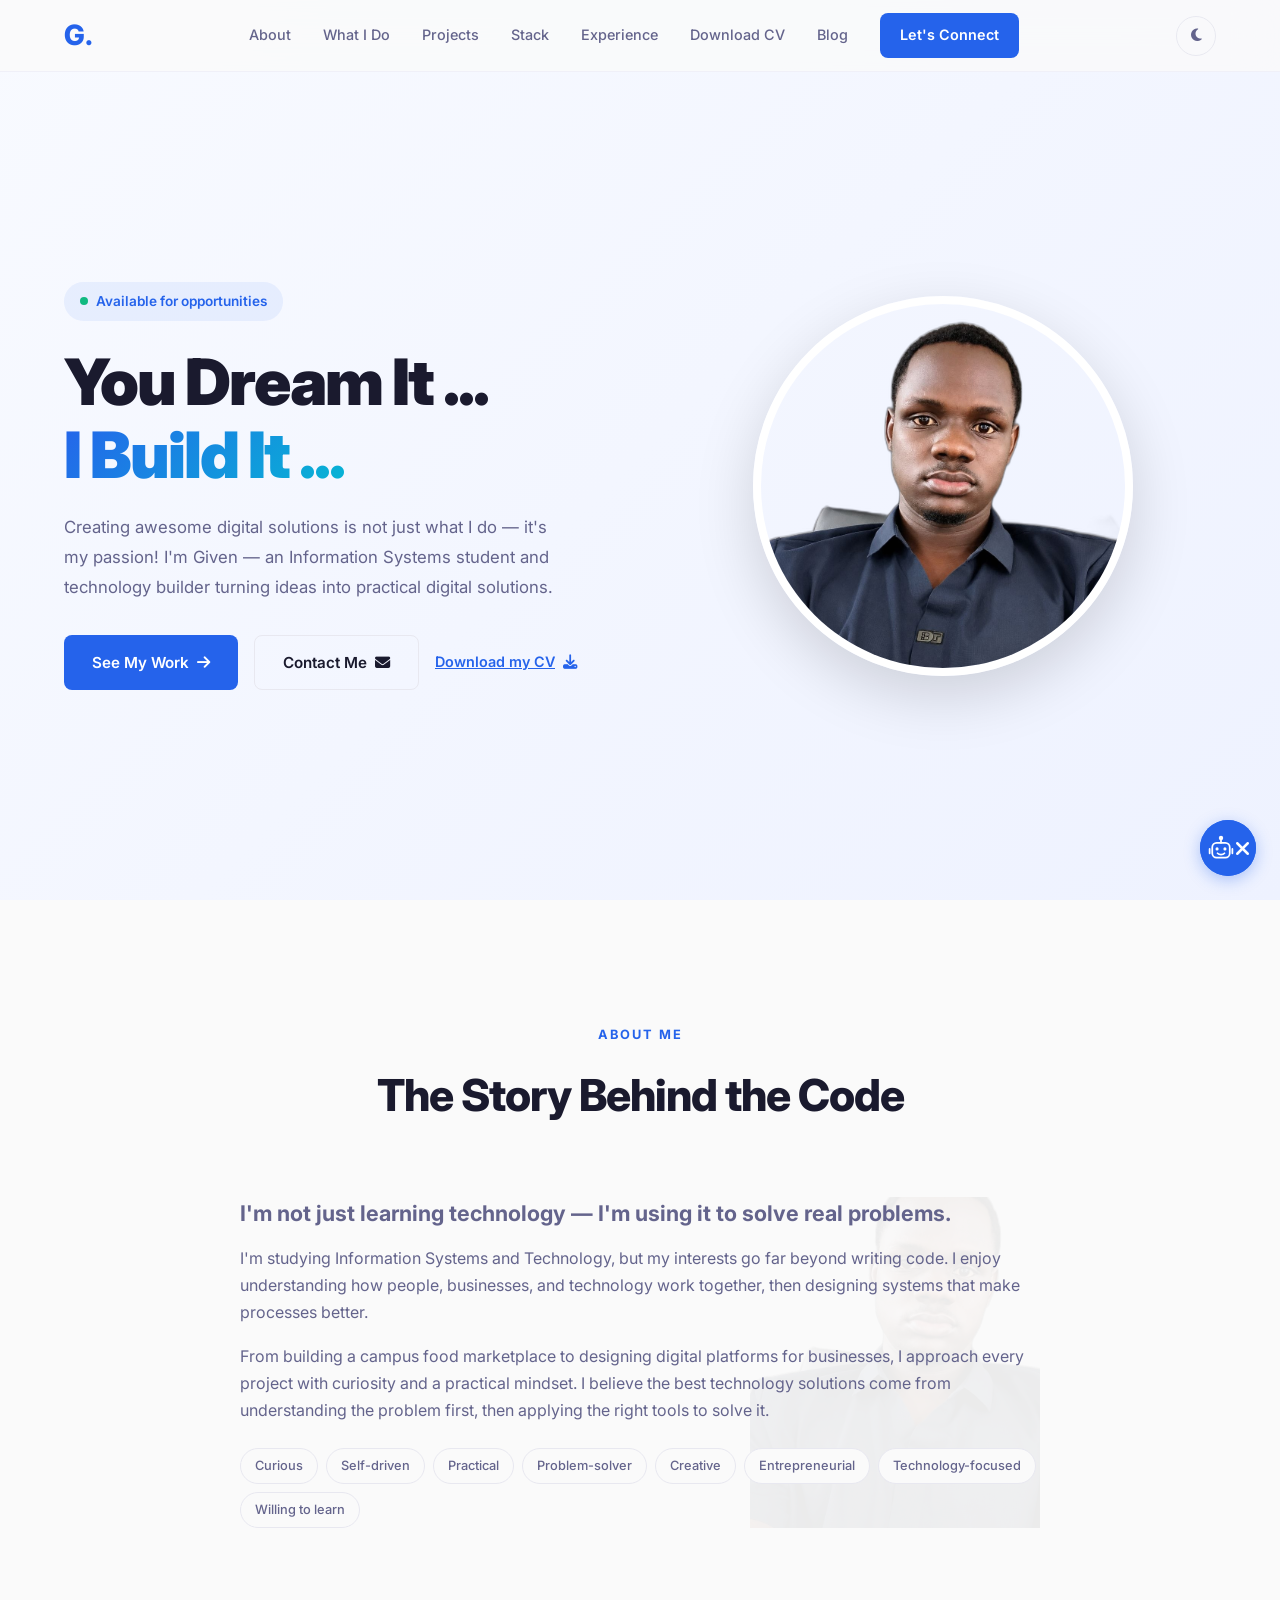
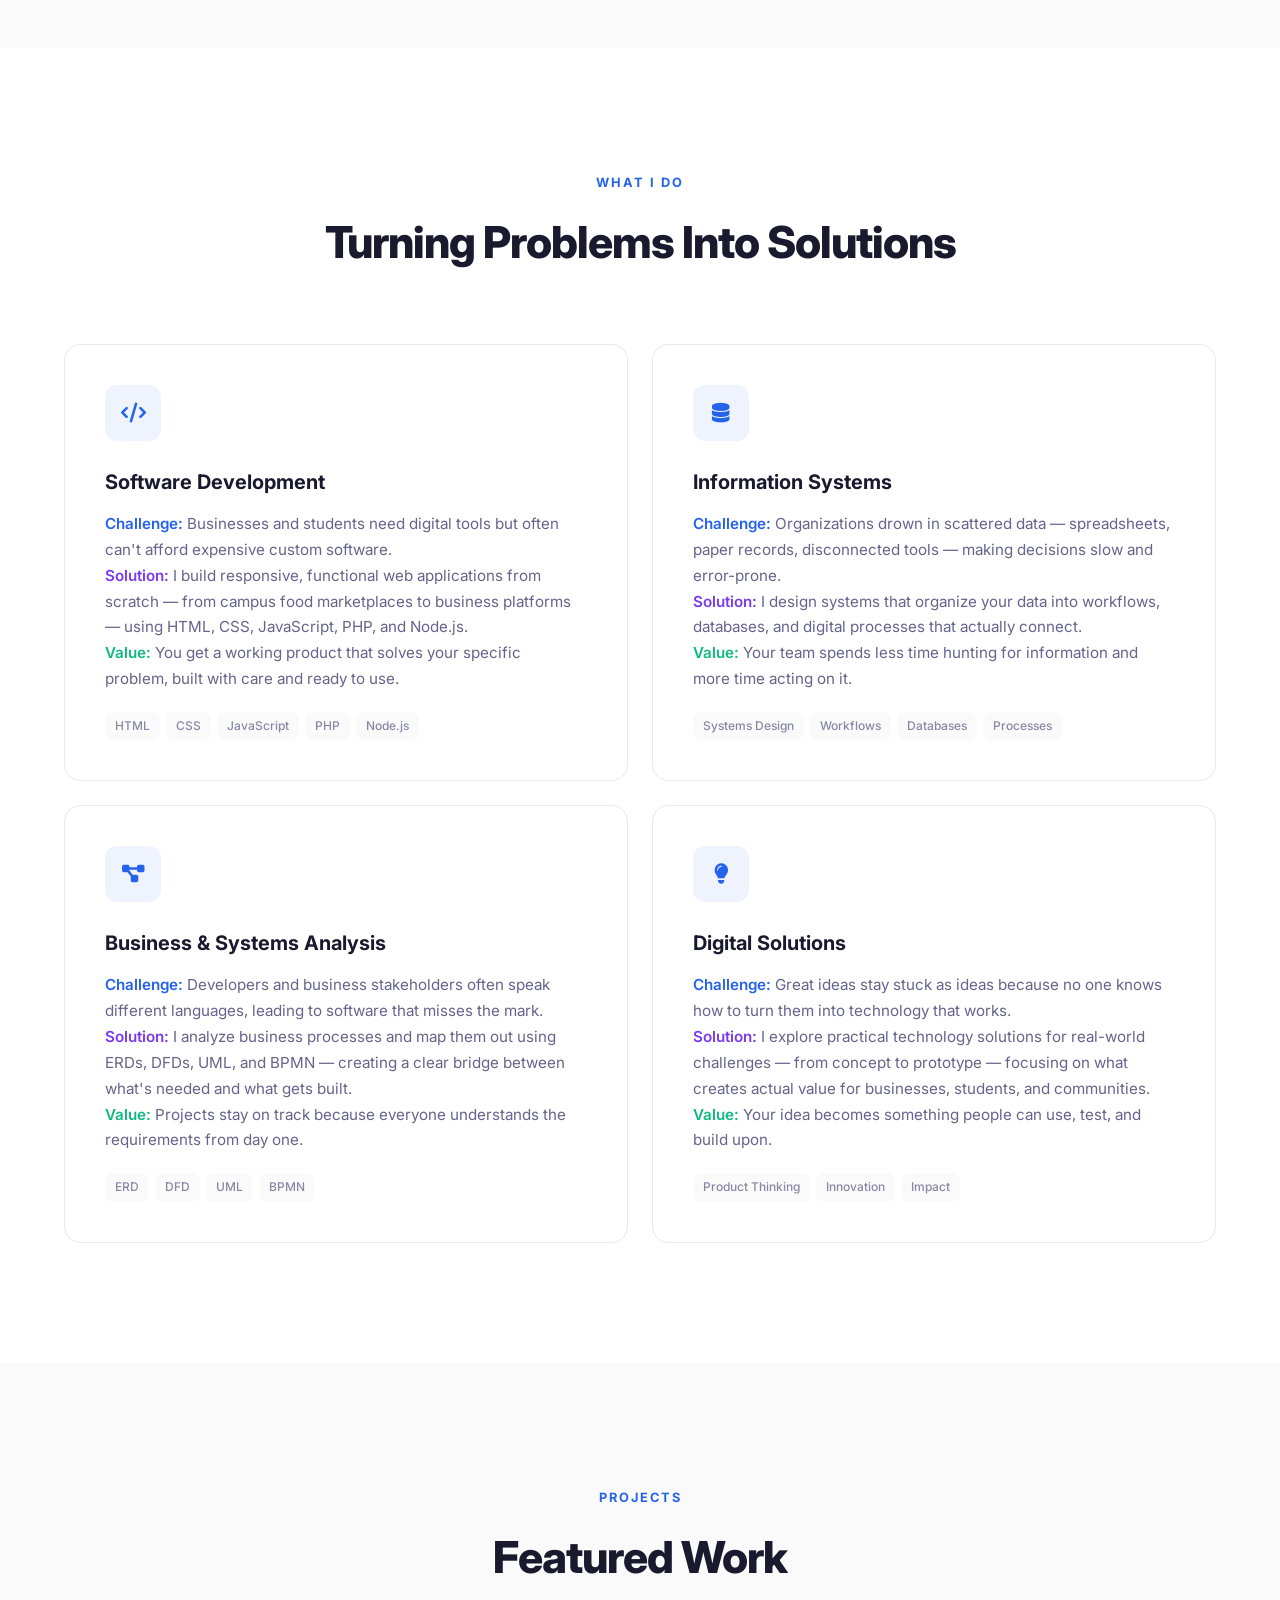
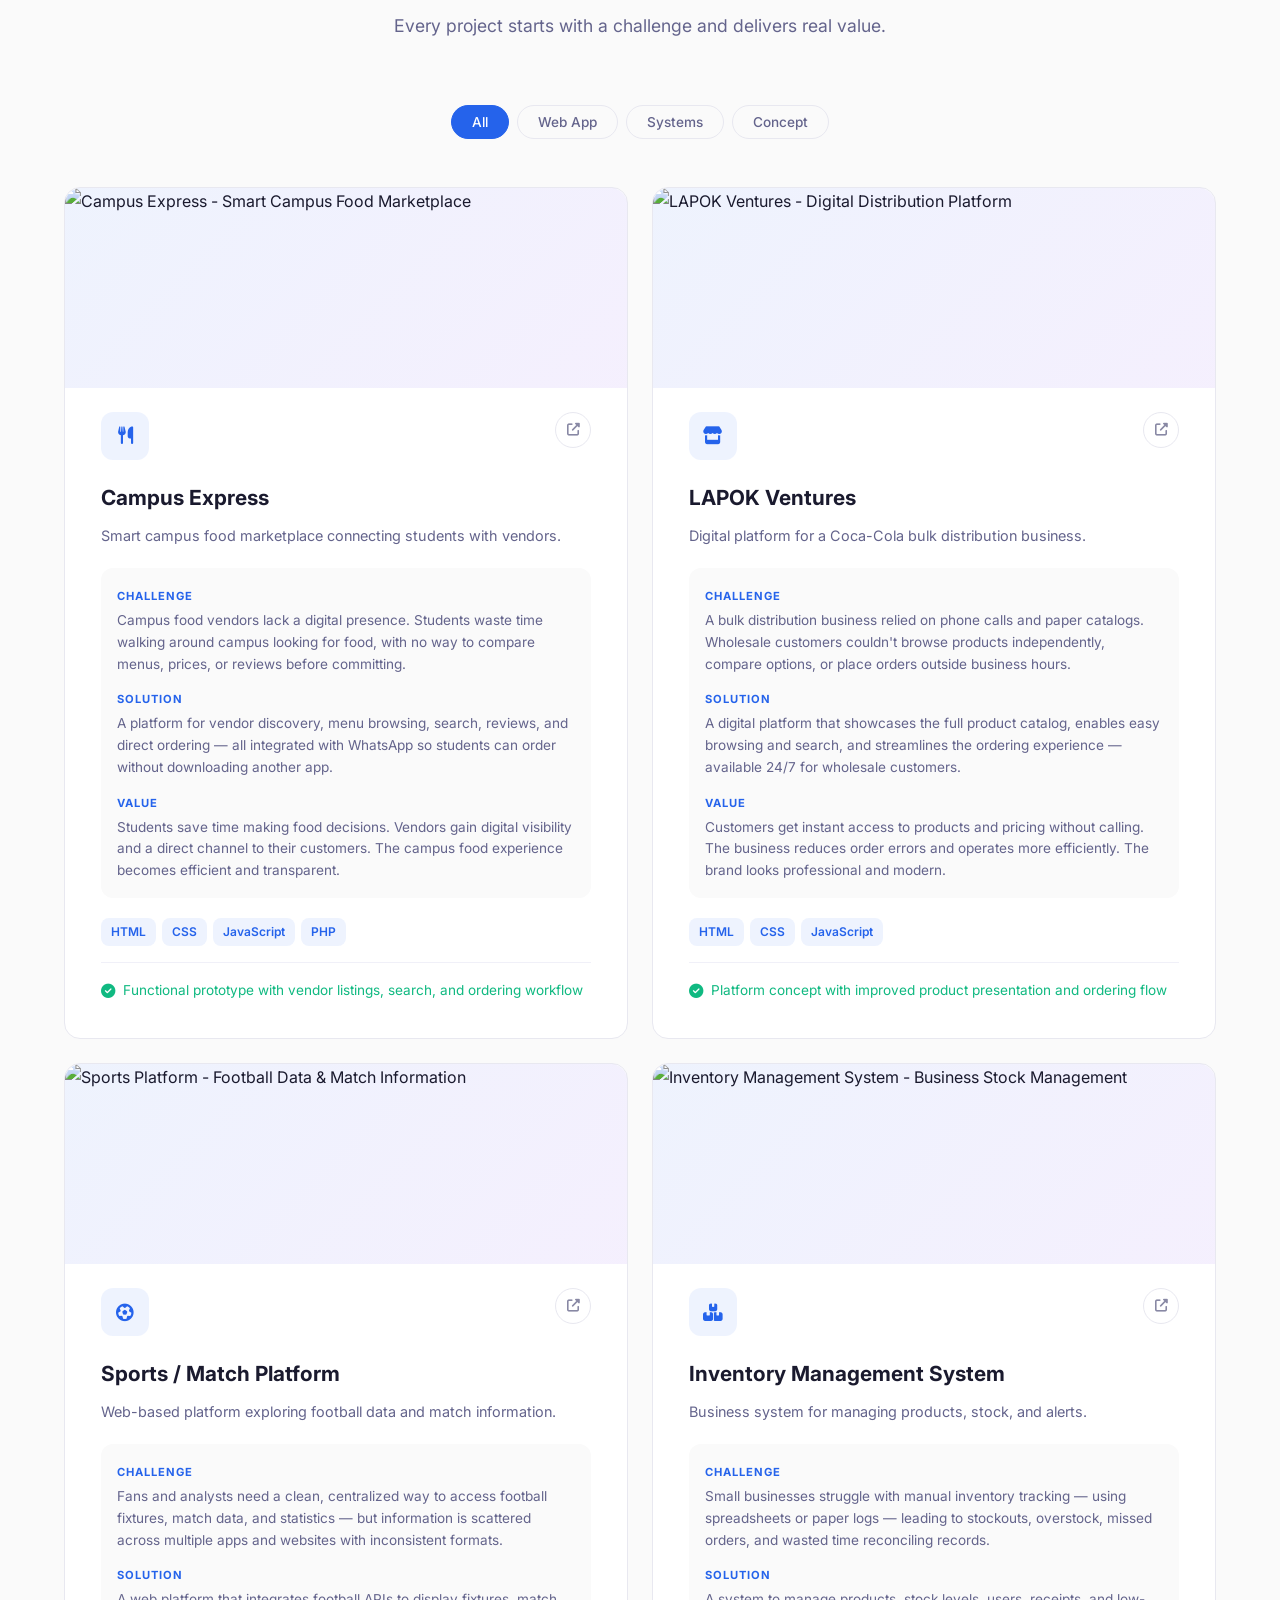
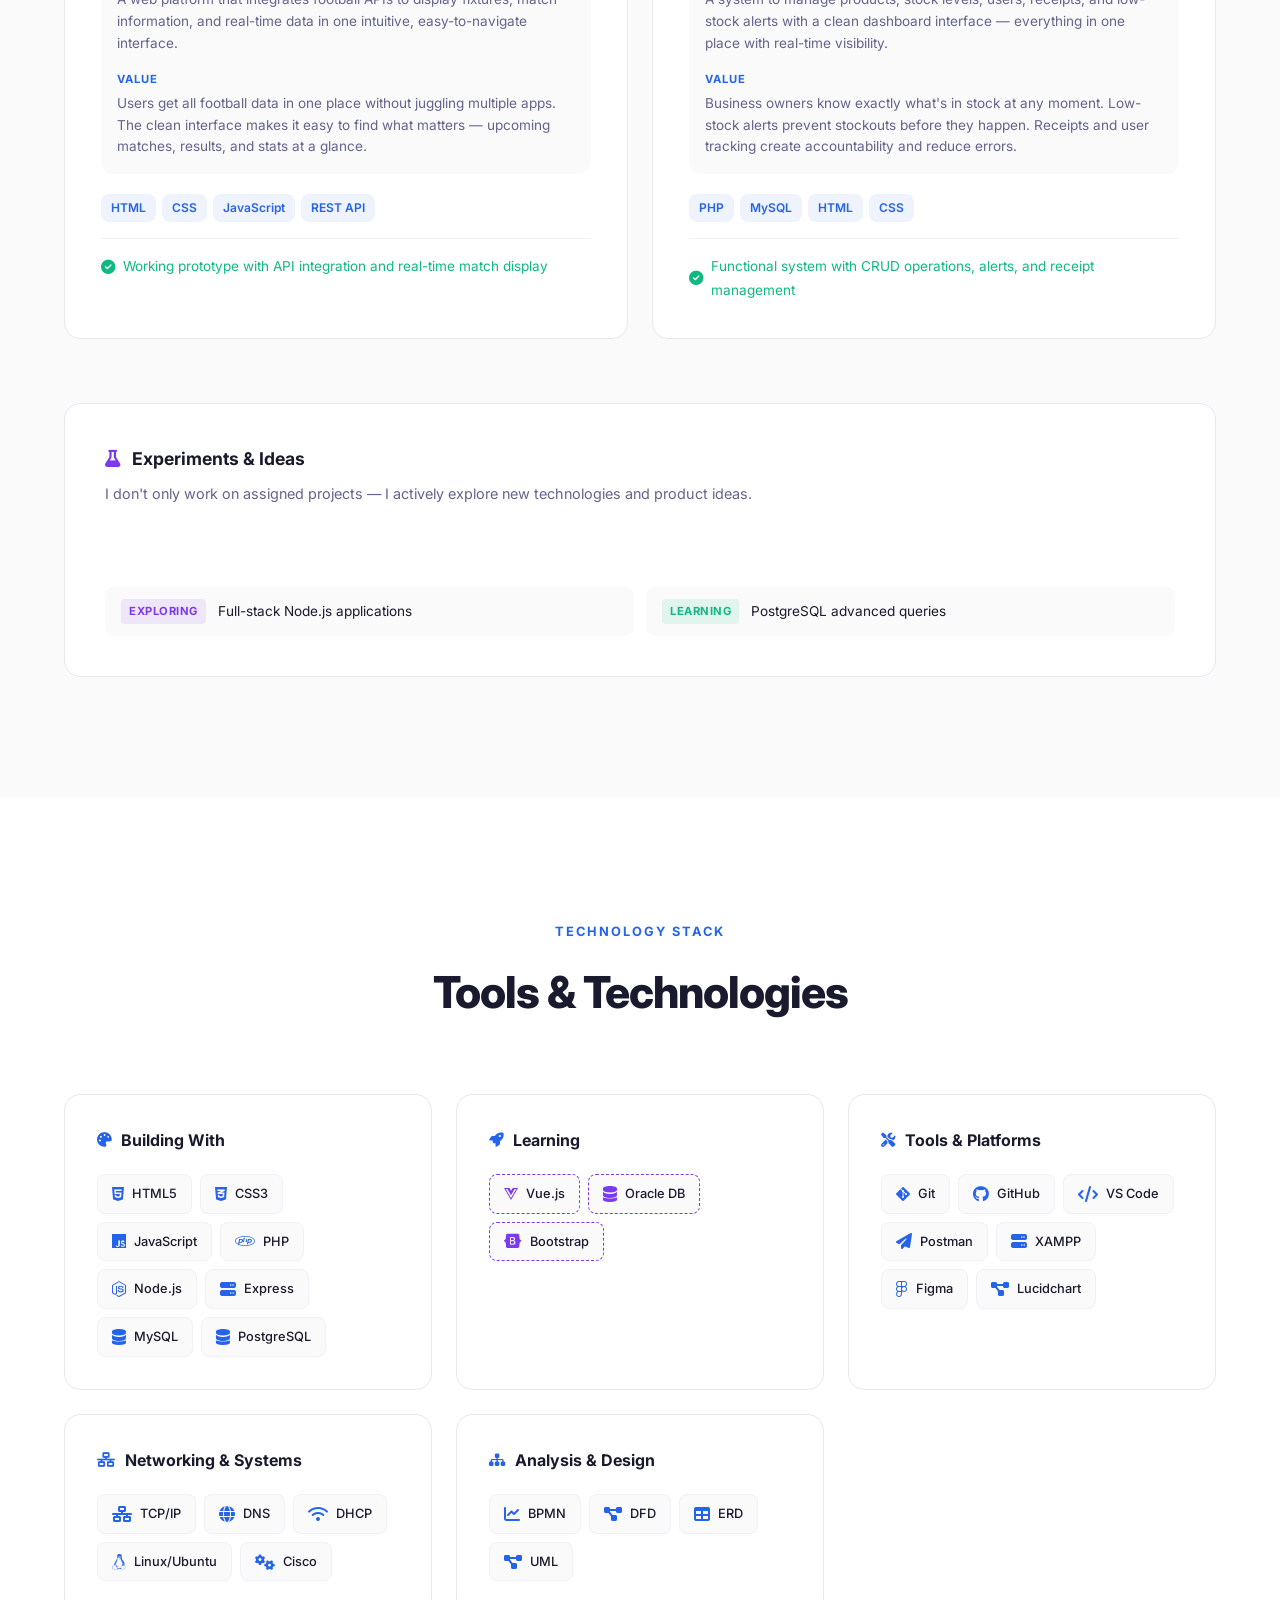
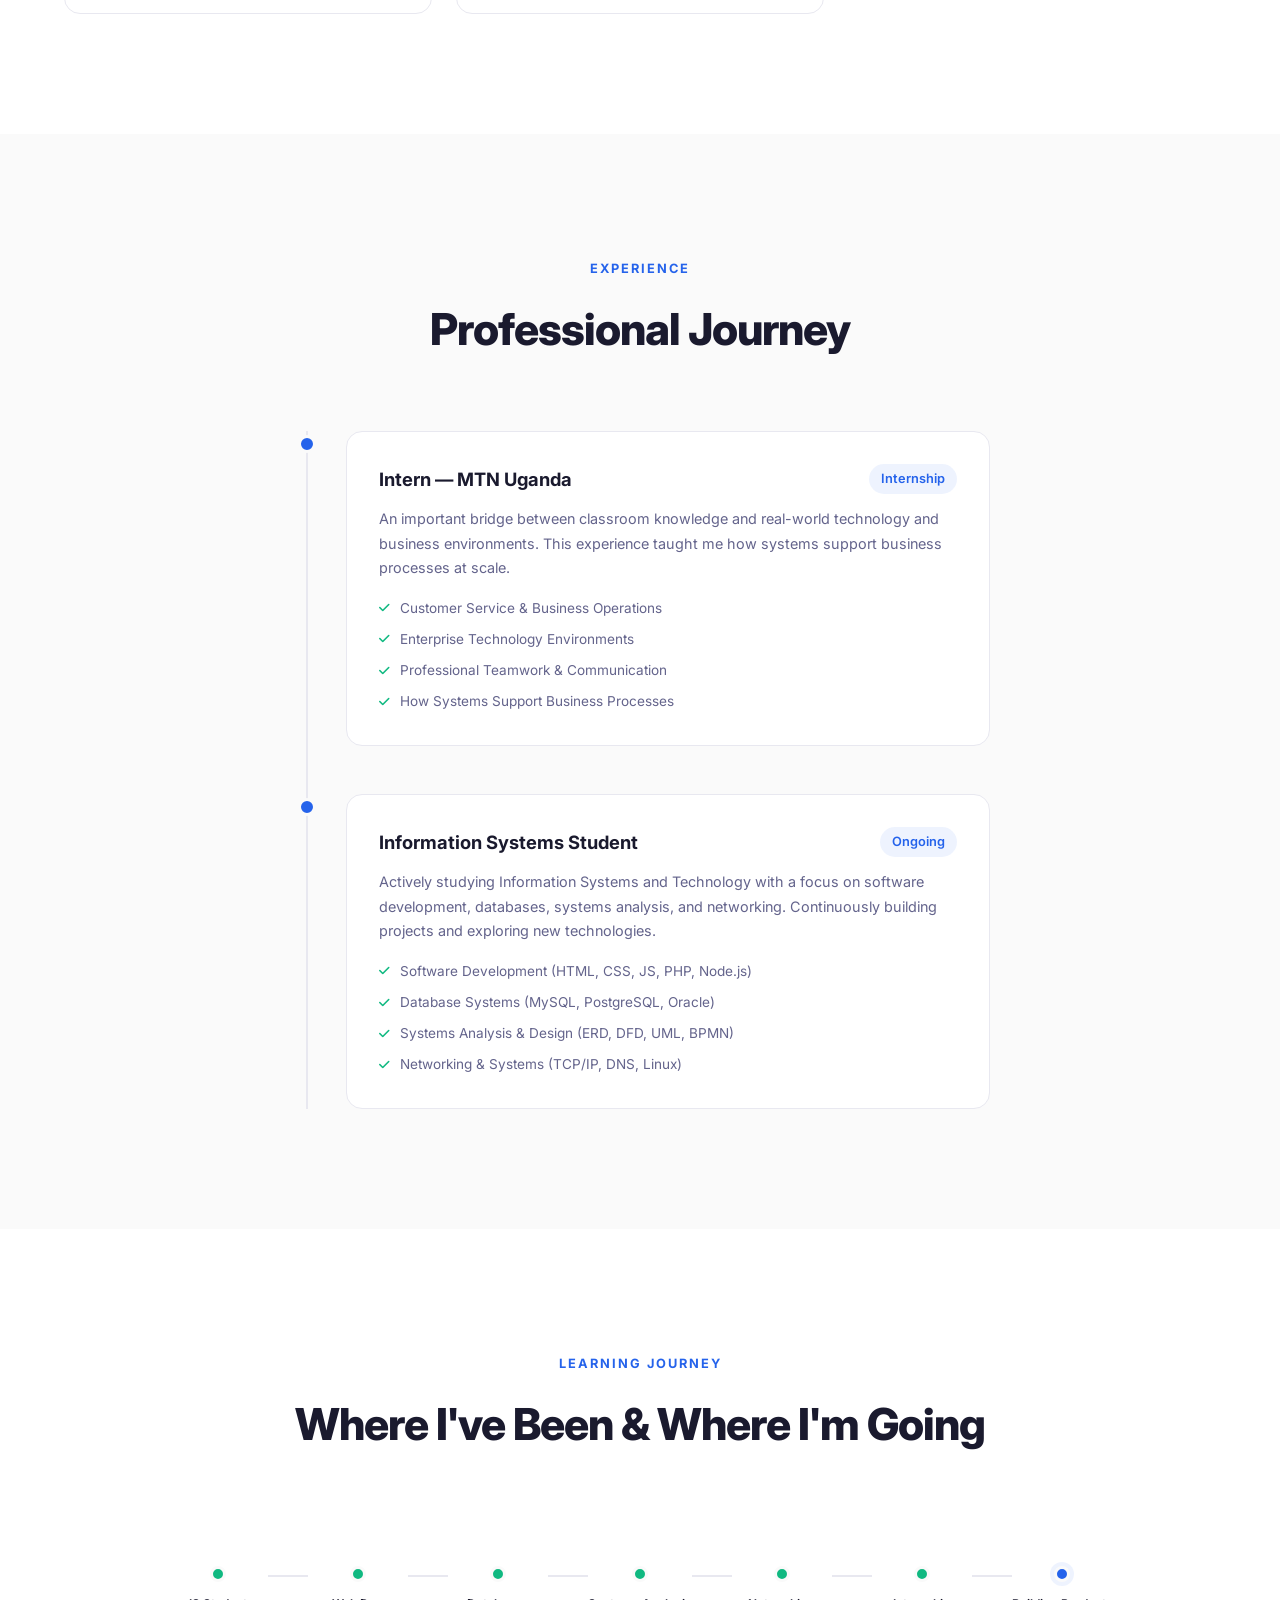
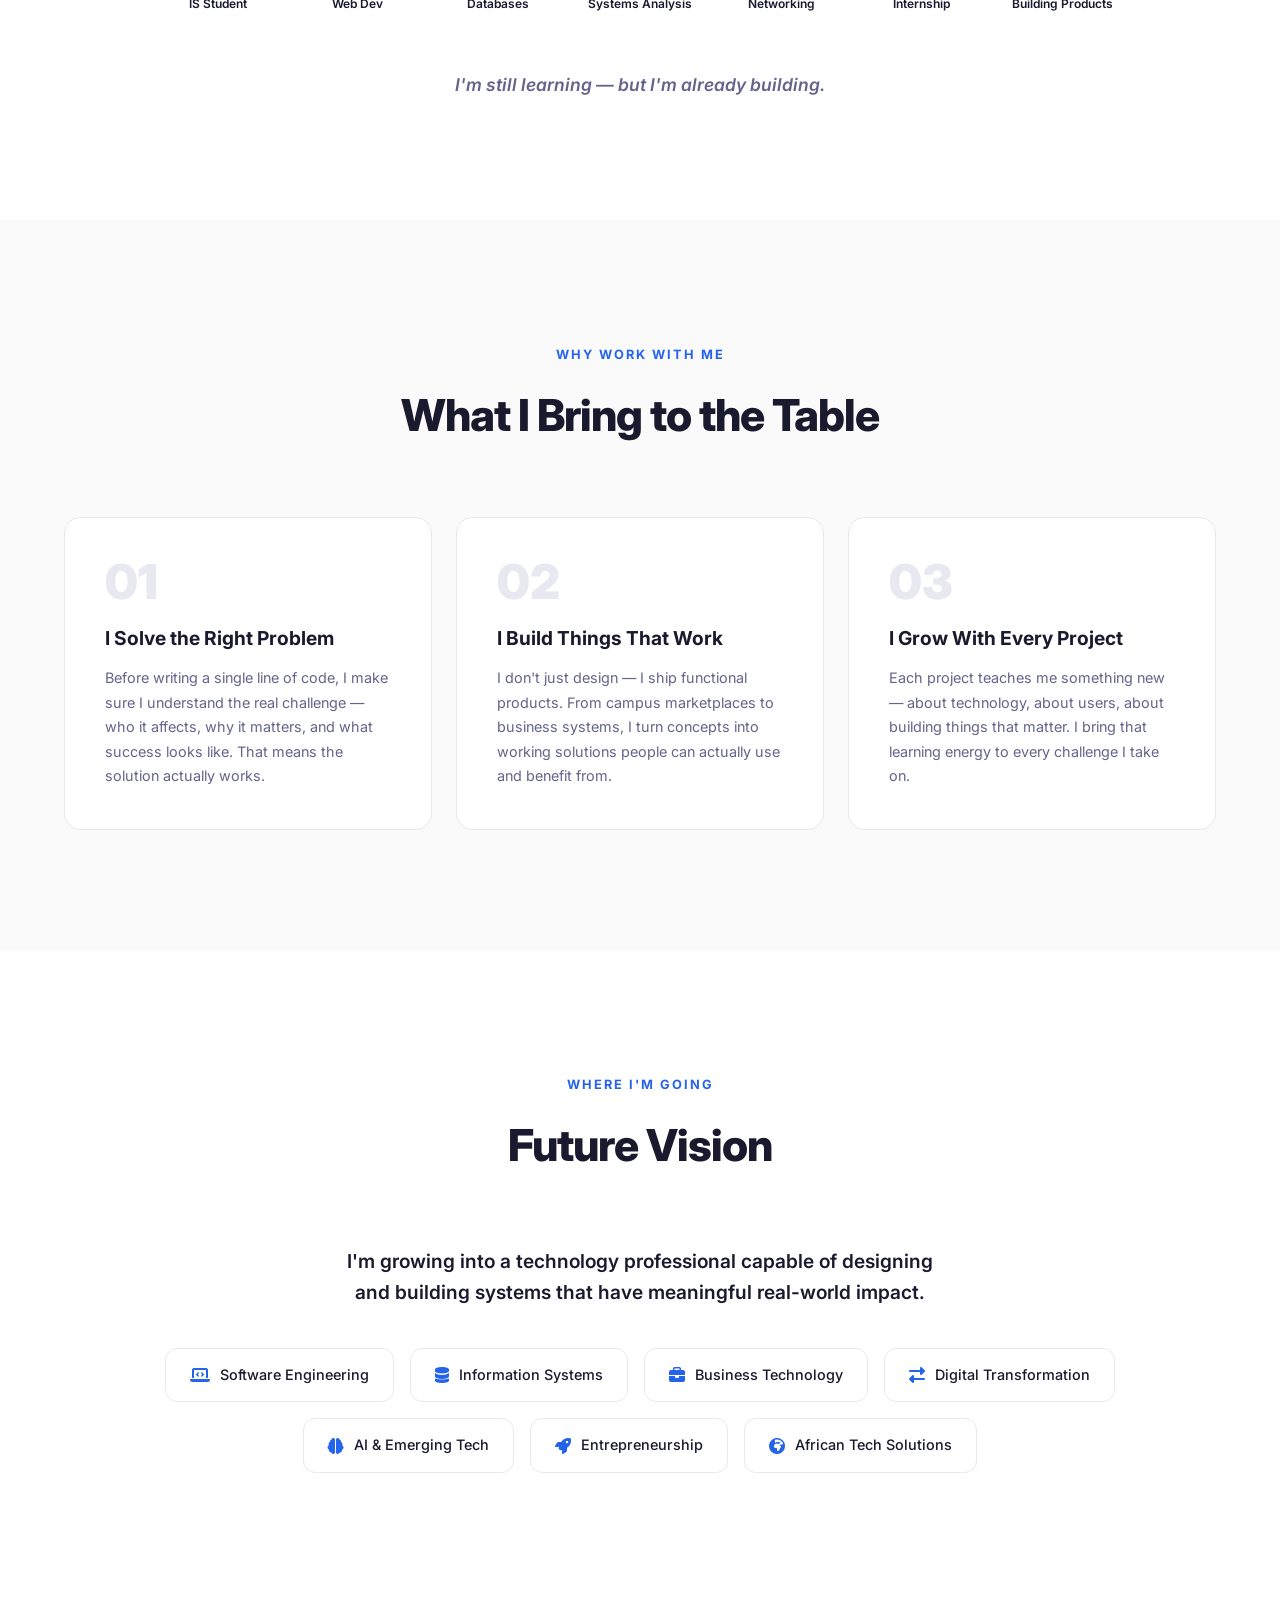
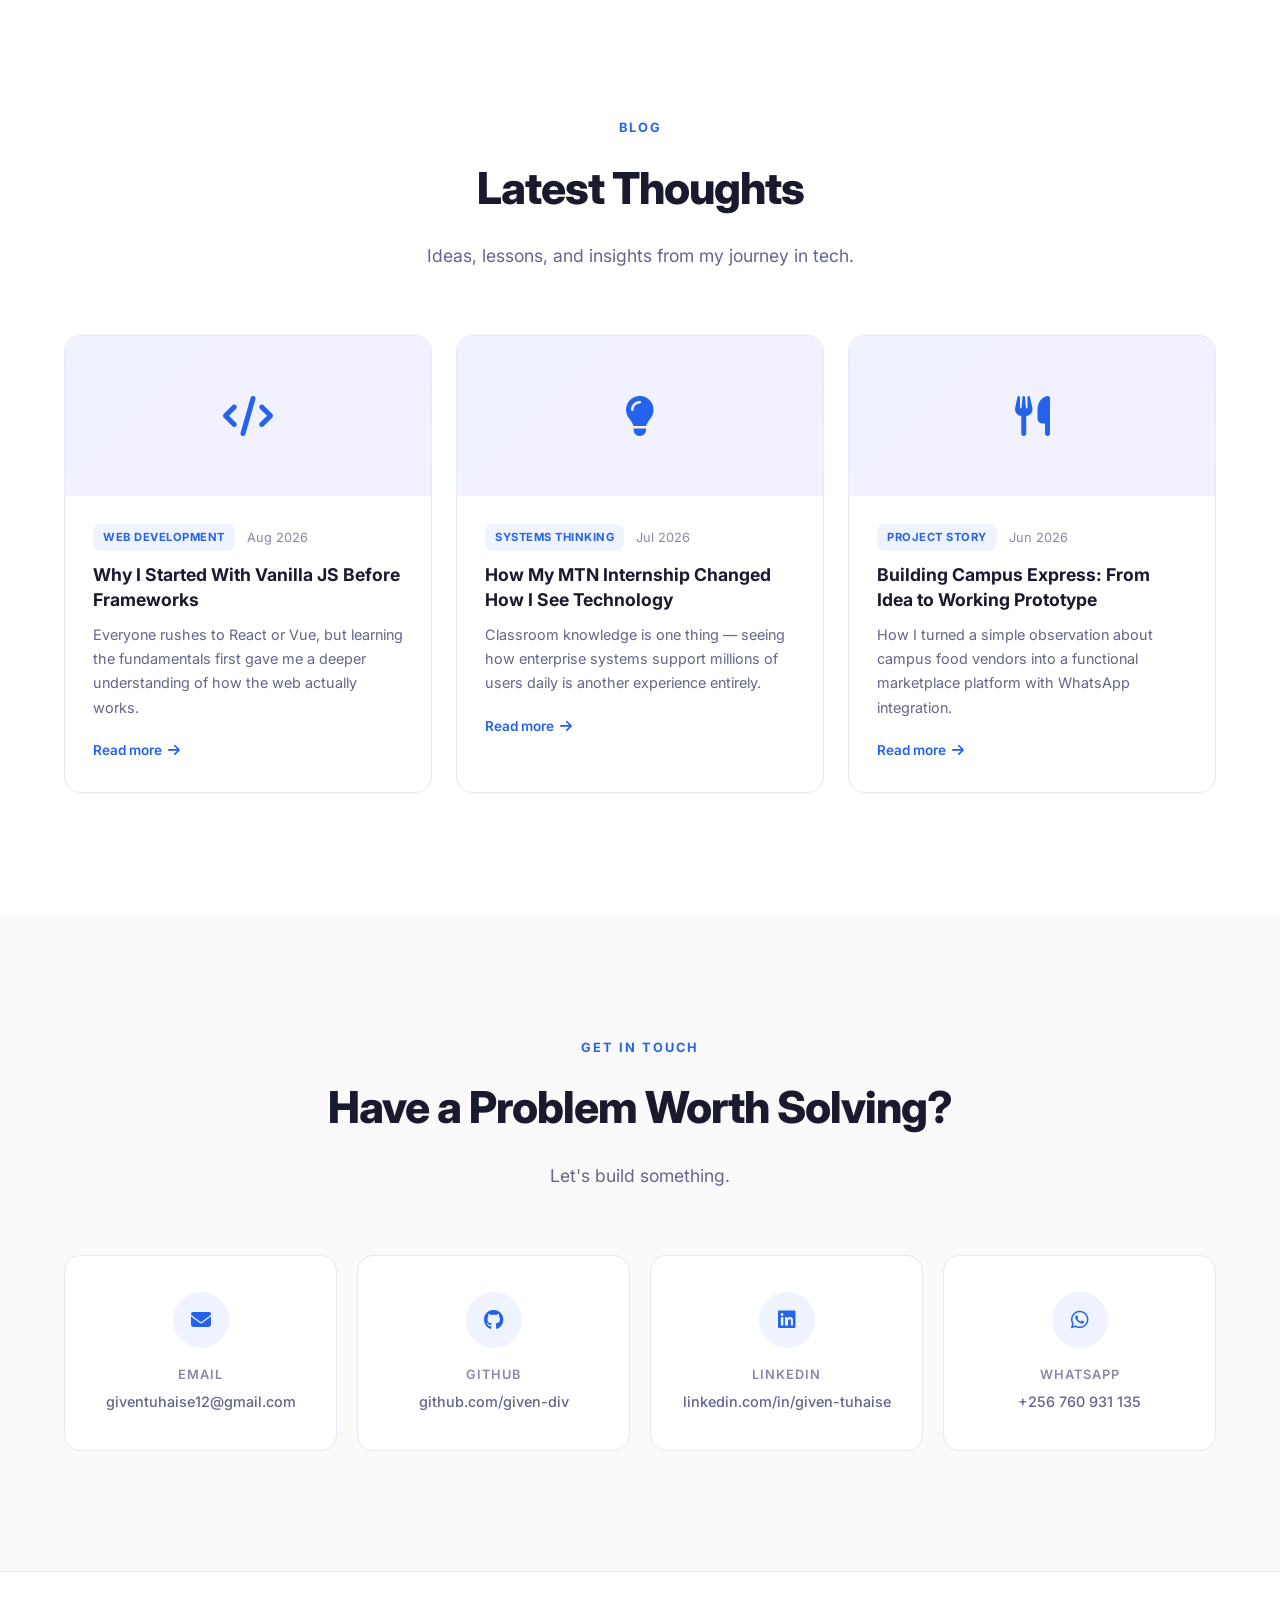
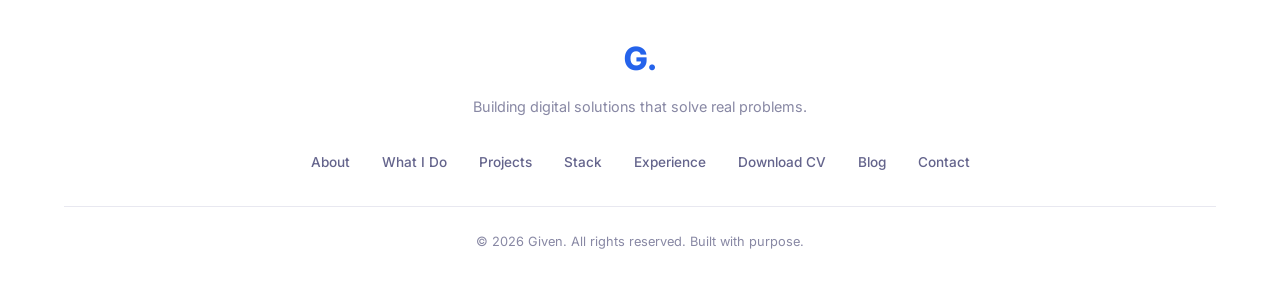
==== commit 8a13802e: "Add a robot SVG icon to the chatbot button and header" ====
--- a/index.html
+++ b/index.html
@@ -902,14 +902,14 @@
   <!-- Chatbot -->
   <div class="chatbot" id="chatbot">
     <button class="chatbot-toggle" id="chatbot-toggle" aria-label="Open chat" aria-expanded="false" aria-controls="chatbot-window">
-      <i class="fas fa-comment-dots chatbot-icon-open"></i>
+      <img src="images/chatbot.svg" class="chatbot-icon chatbot-icon-open" width="28" height="28" alt="" aria-hidden="true">
       <i class="fas fa-times chatbot-icon-close"></i>
     </button>
     <div class="chatbot-window" id="chatbot-window">
       <div class="chatbot-header">
         <div class="chatbot-header-info">
           <div class="chatbot-avatar">
-            <span>G.</span>
+            <img src="images/chatbot.svg" class="chatbot-icon" width="24" height="24" alt="" aria-hidden="true">
           </div>
           <div>
             <h4>Given's Assistant</h4>
--- a/css/style.css
+++ b/css/style.css
@@ -1713,6 +1713,17 @@
   box-shadow: 0 6px 24px rgba(37, 99, 235, 0.45);
 }
 
+.chatbot-icon {
+  display: block;
+  width: 28px;
+  height: 28px;
+}
+
+.chatbot-avatar .chatbot-icon {
+  width: 24px;
+  height: 24px;
+}
+
 .chatbot-icon-close {
   display: none;
 }
